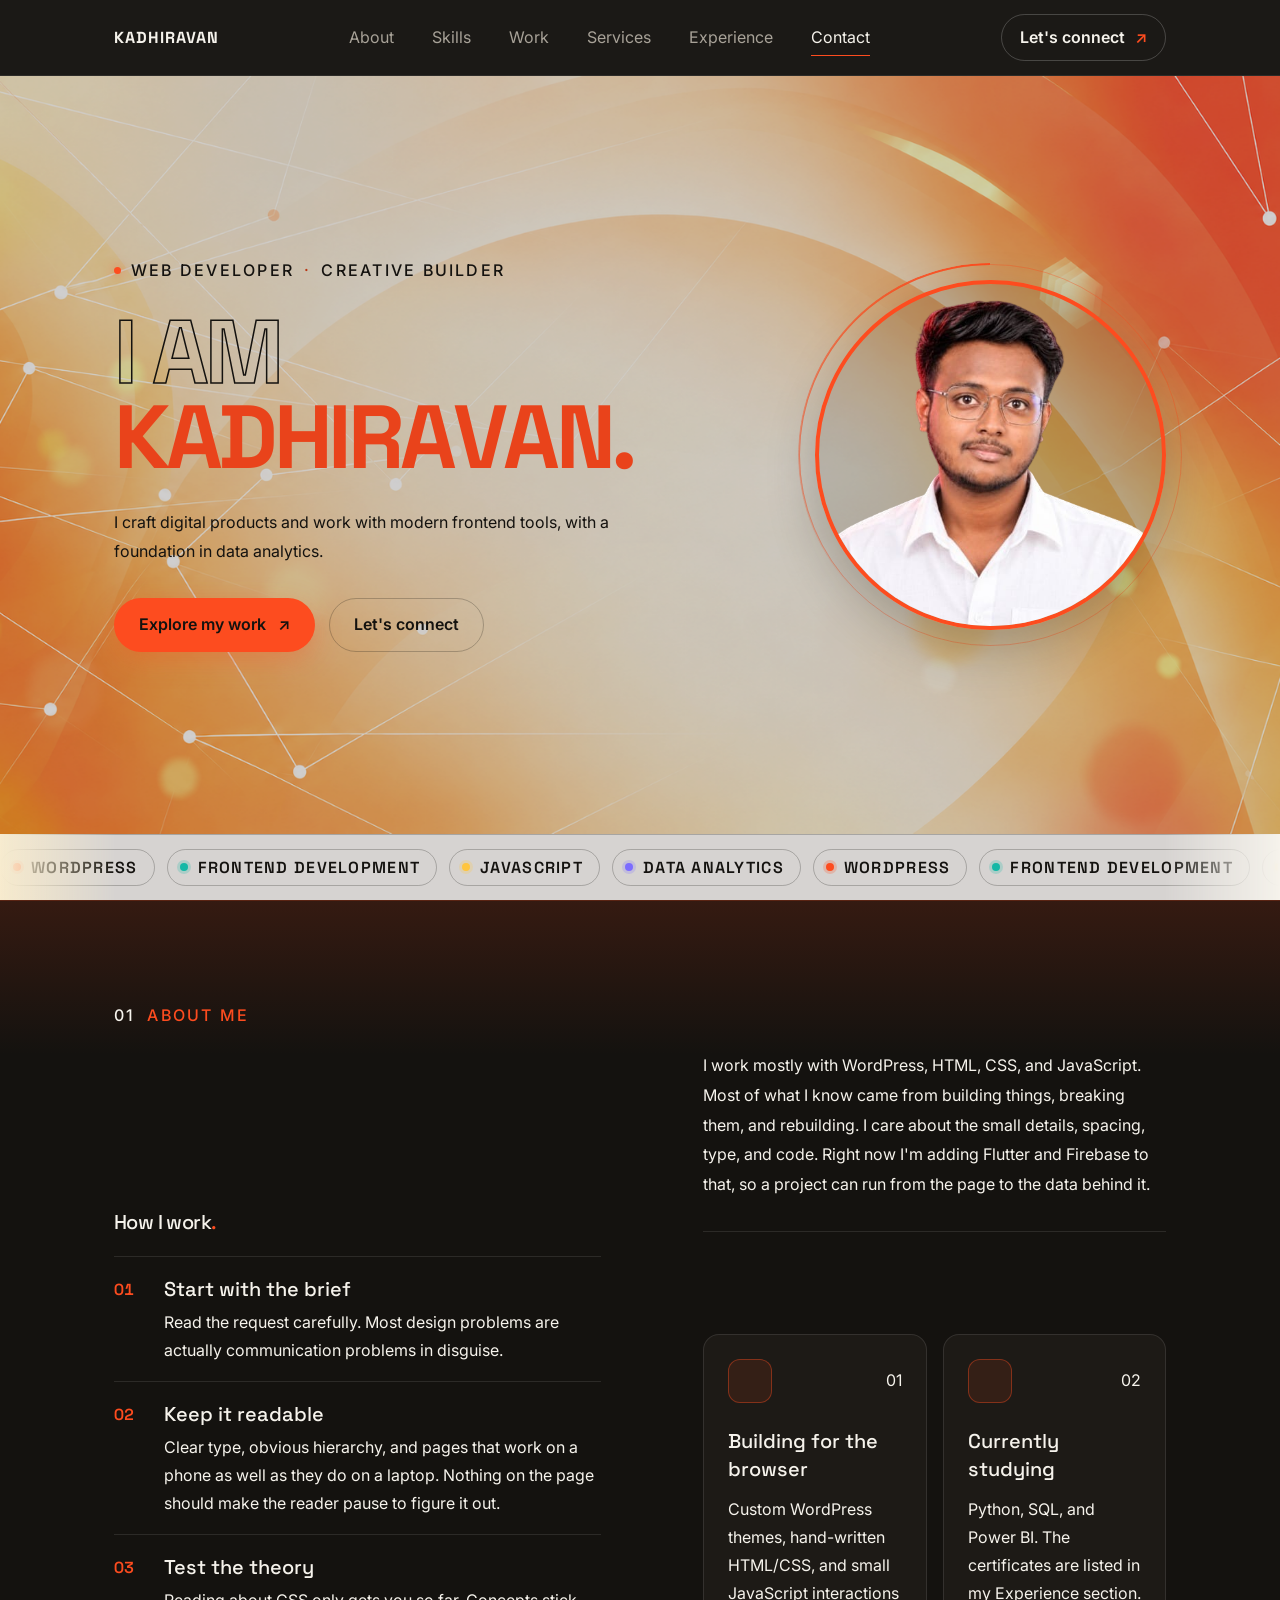
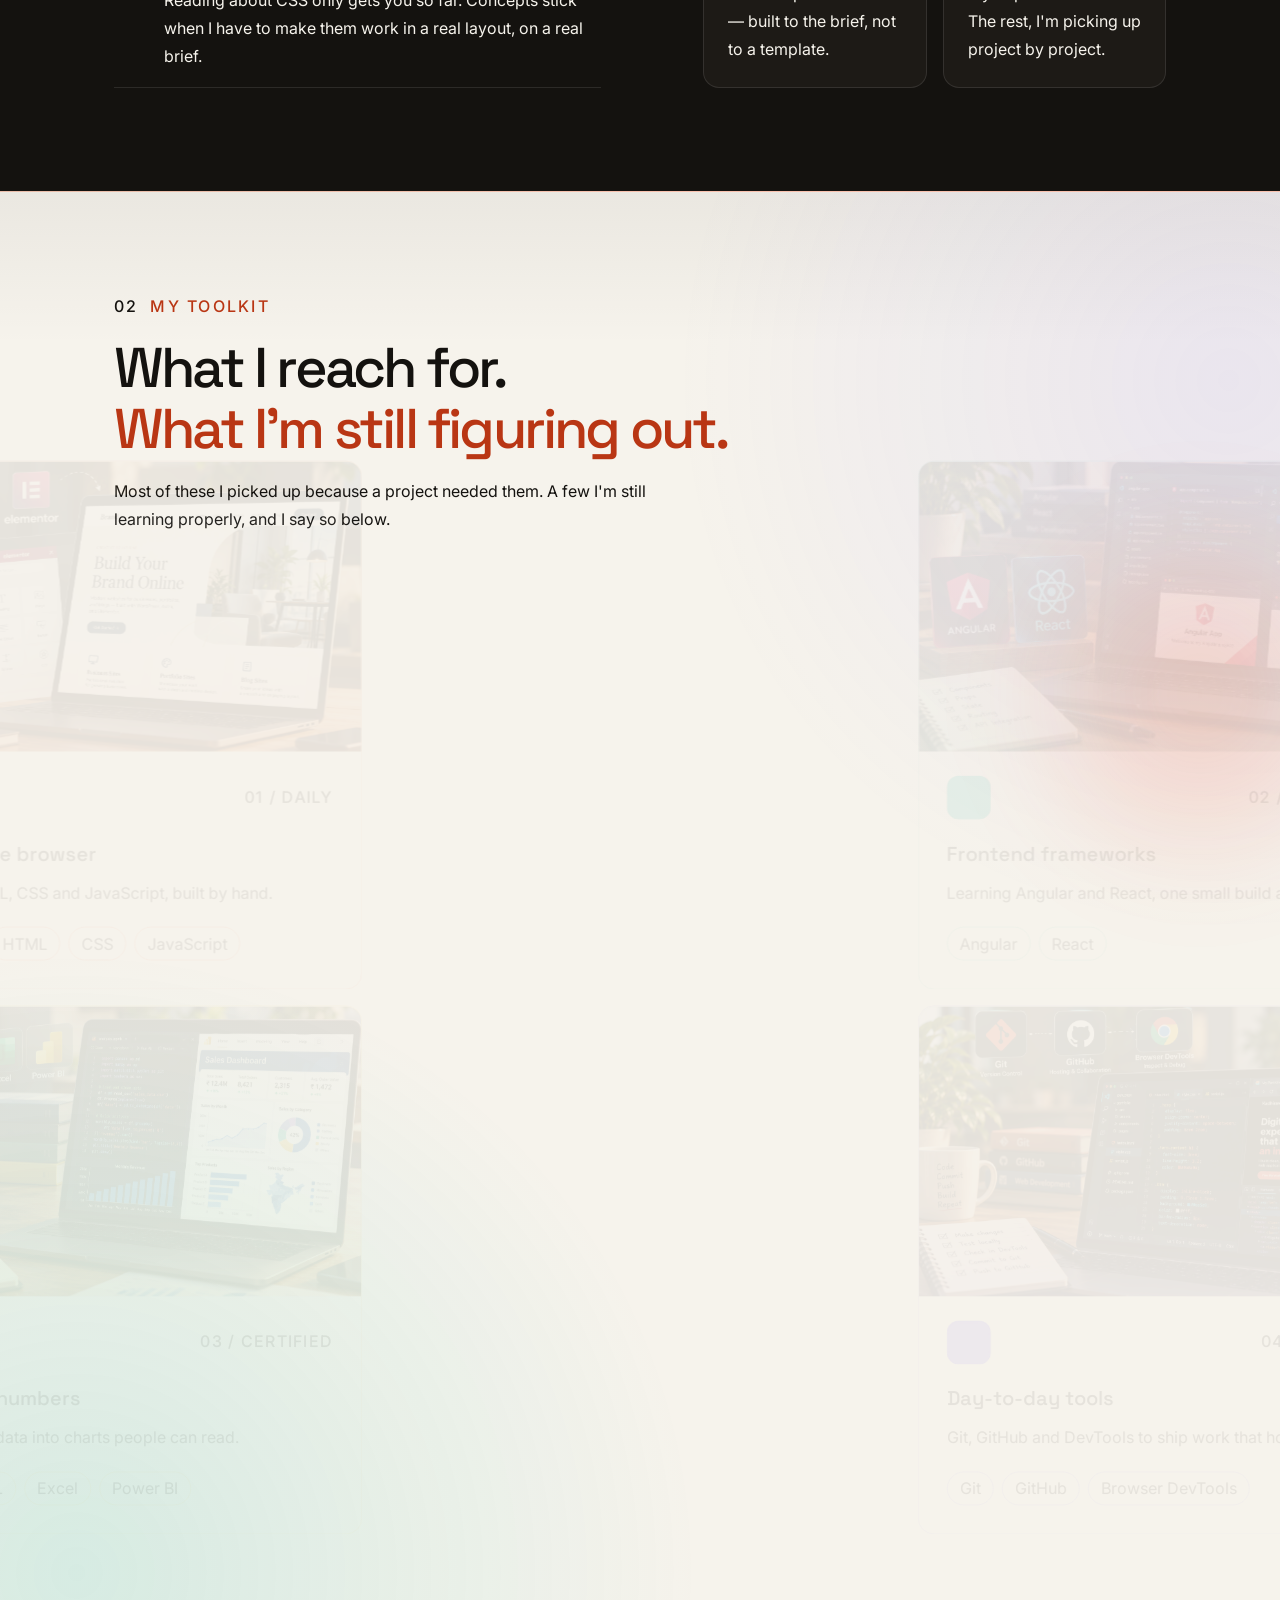
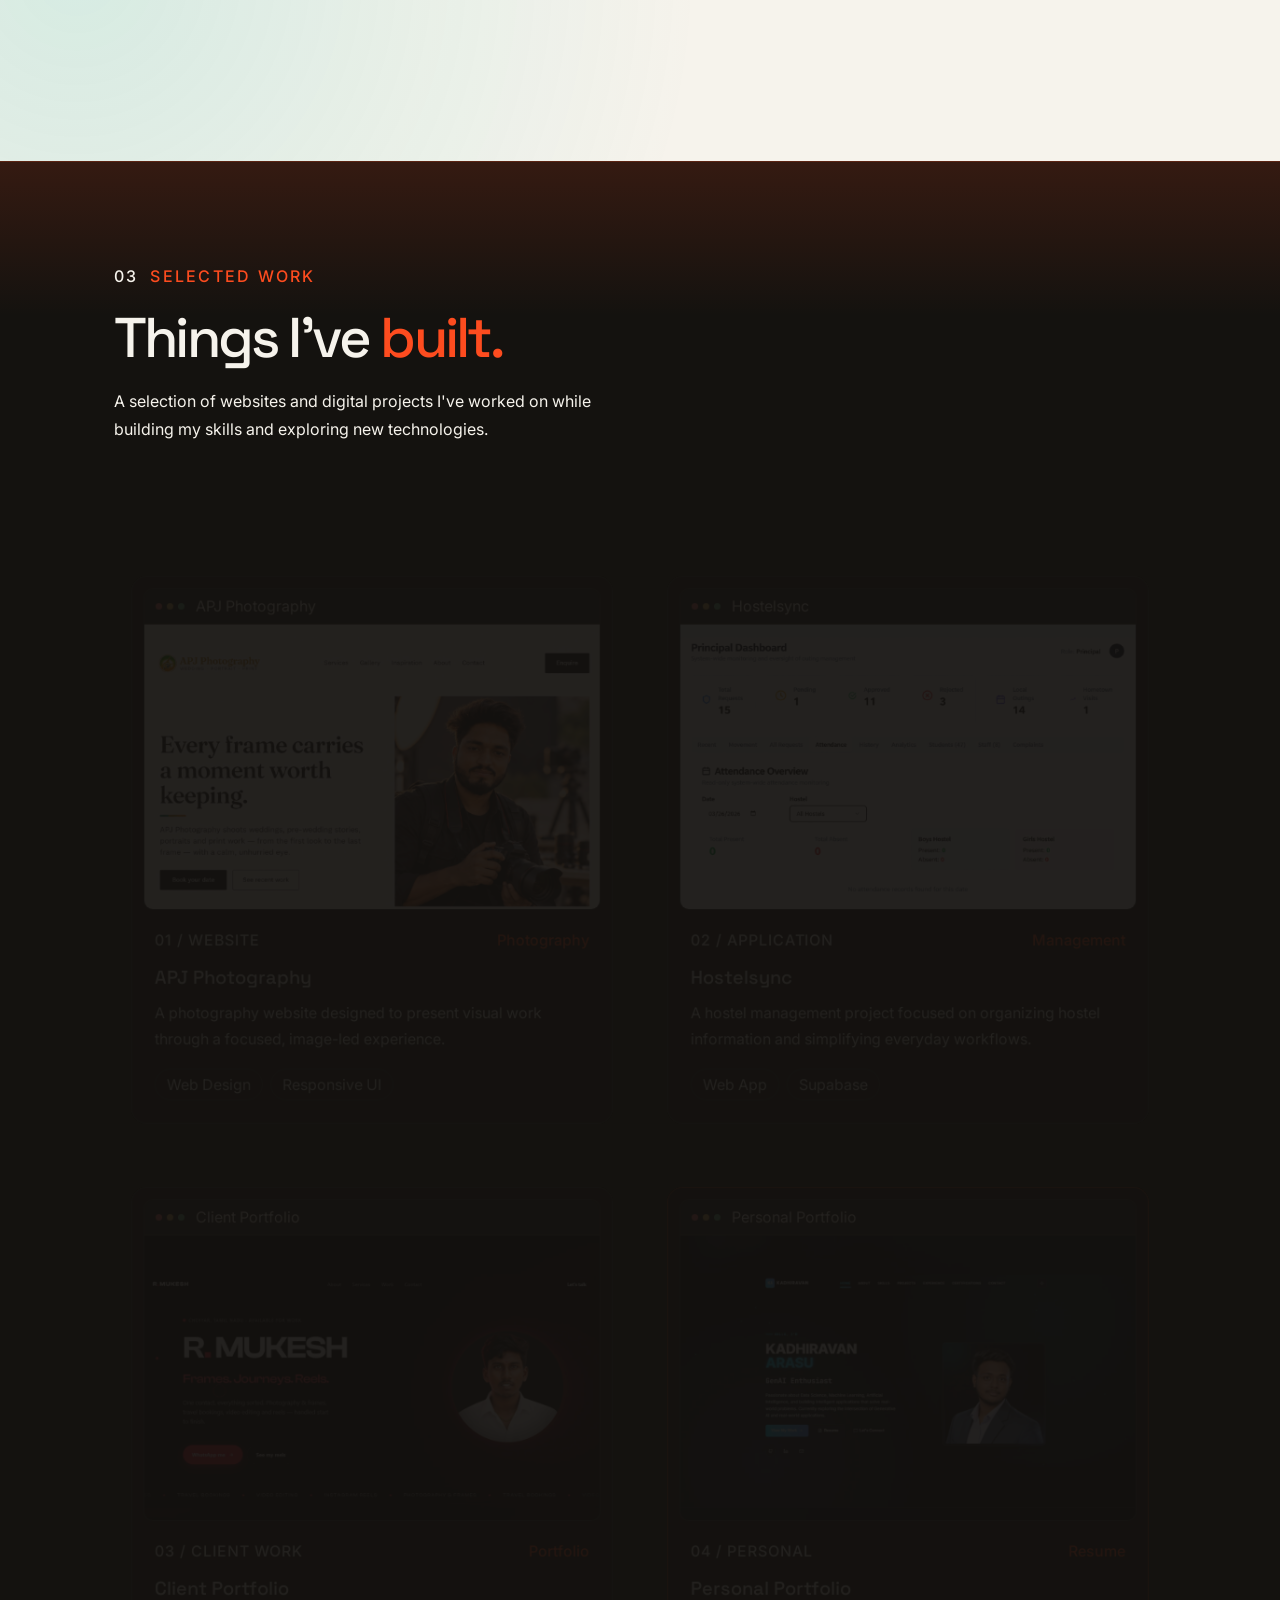
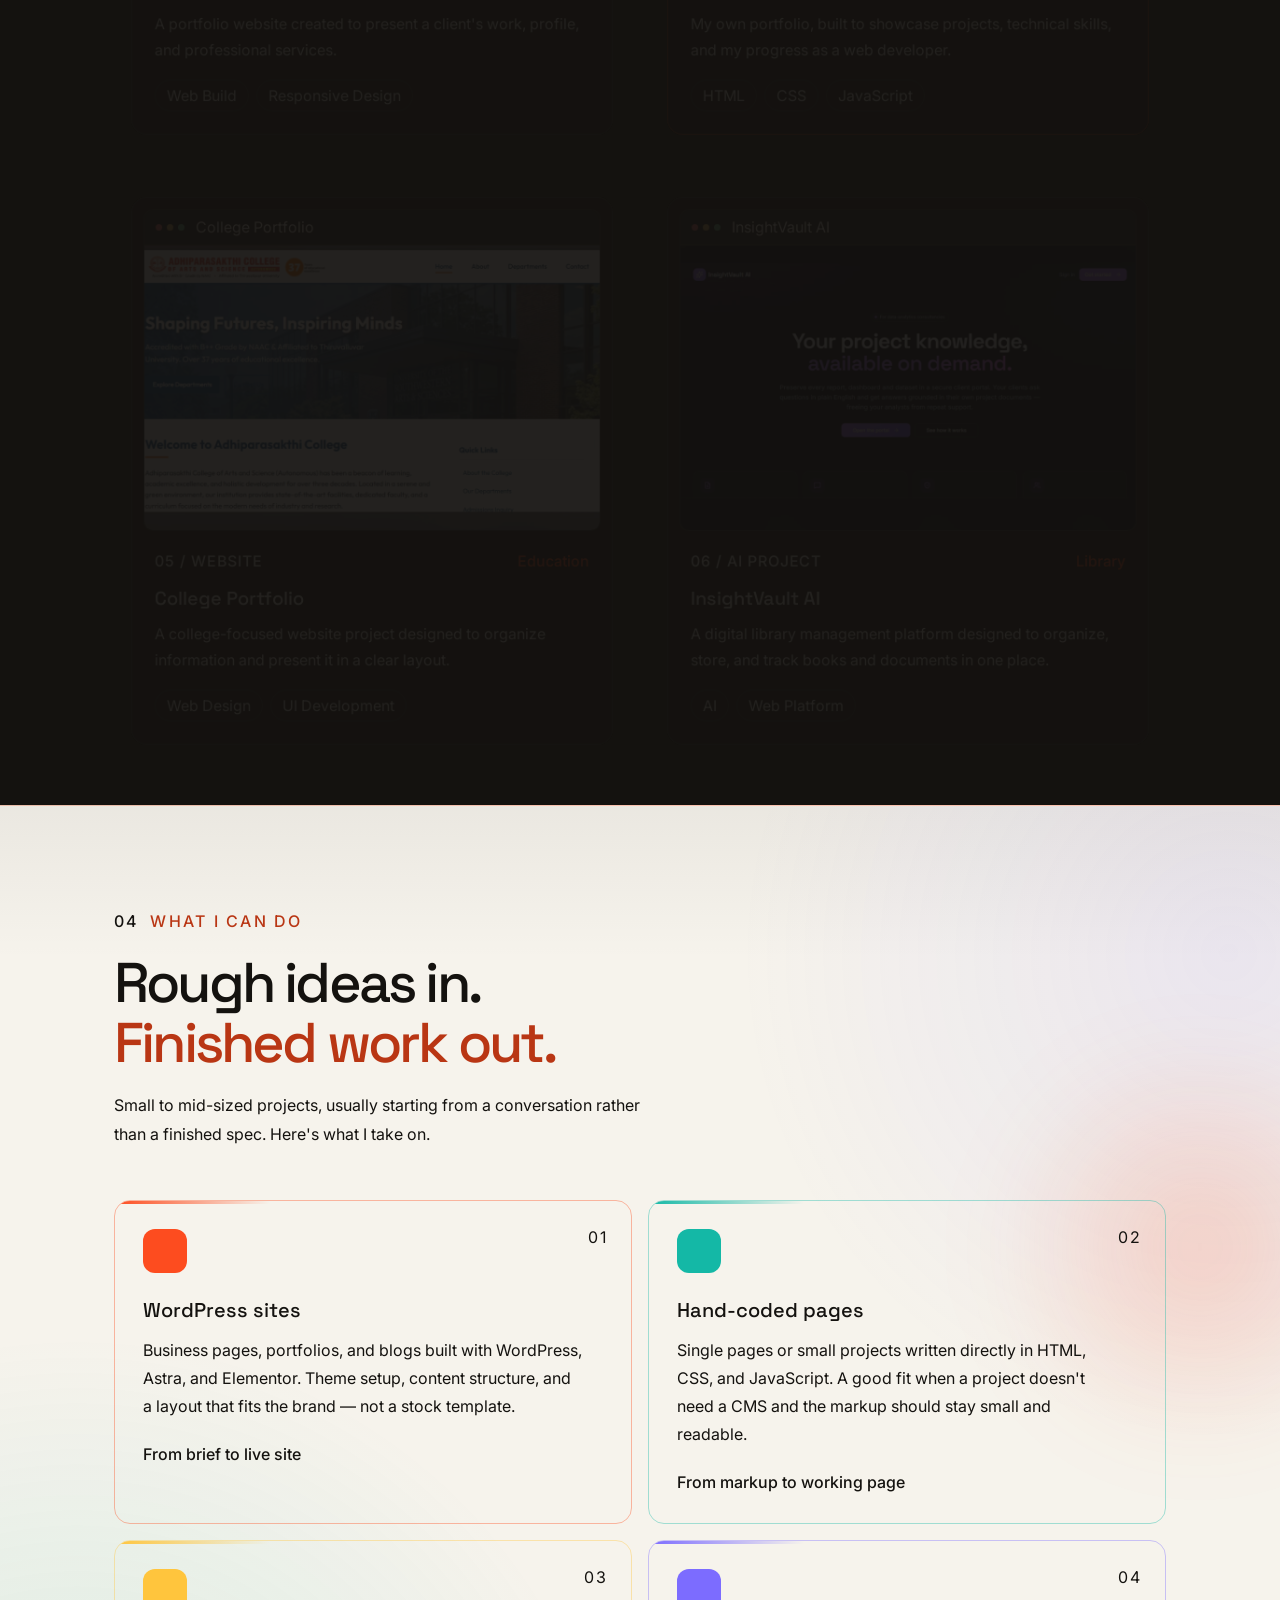
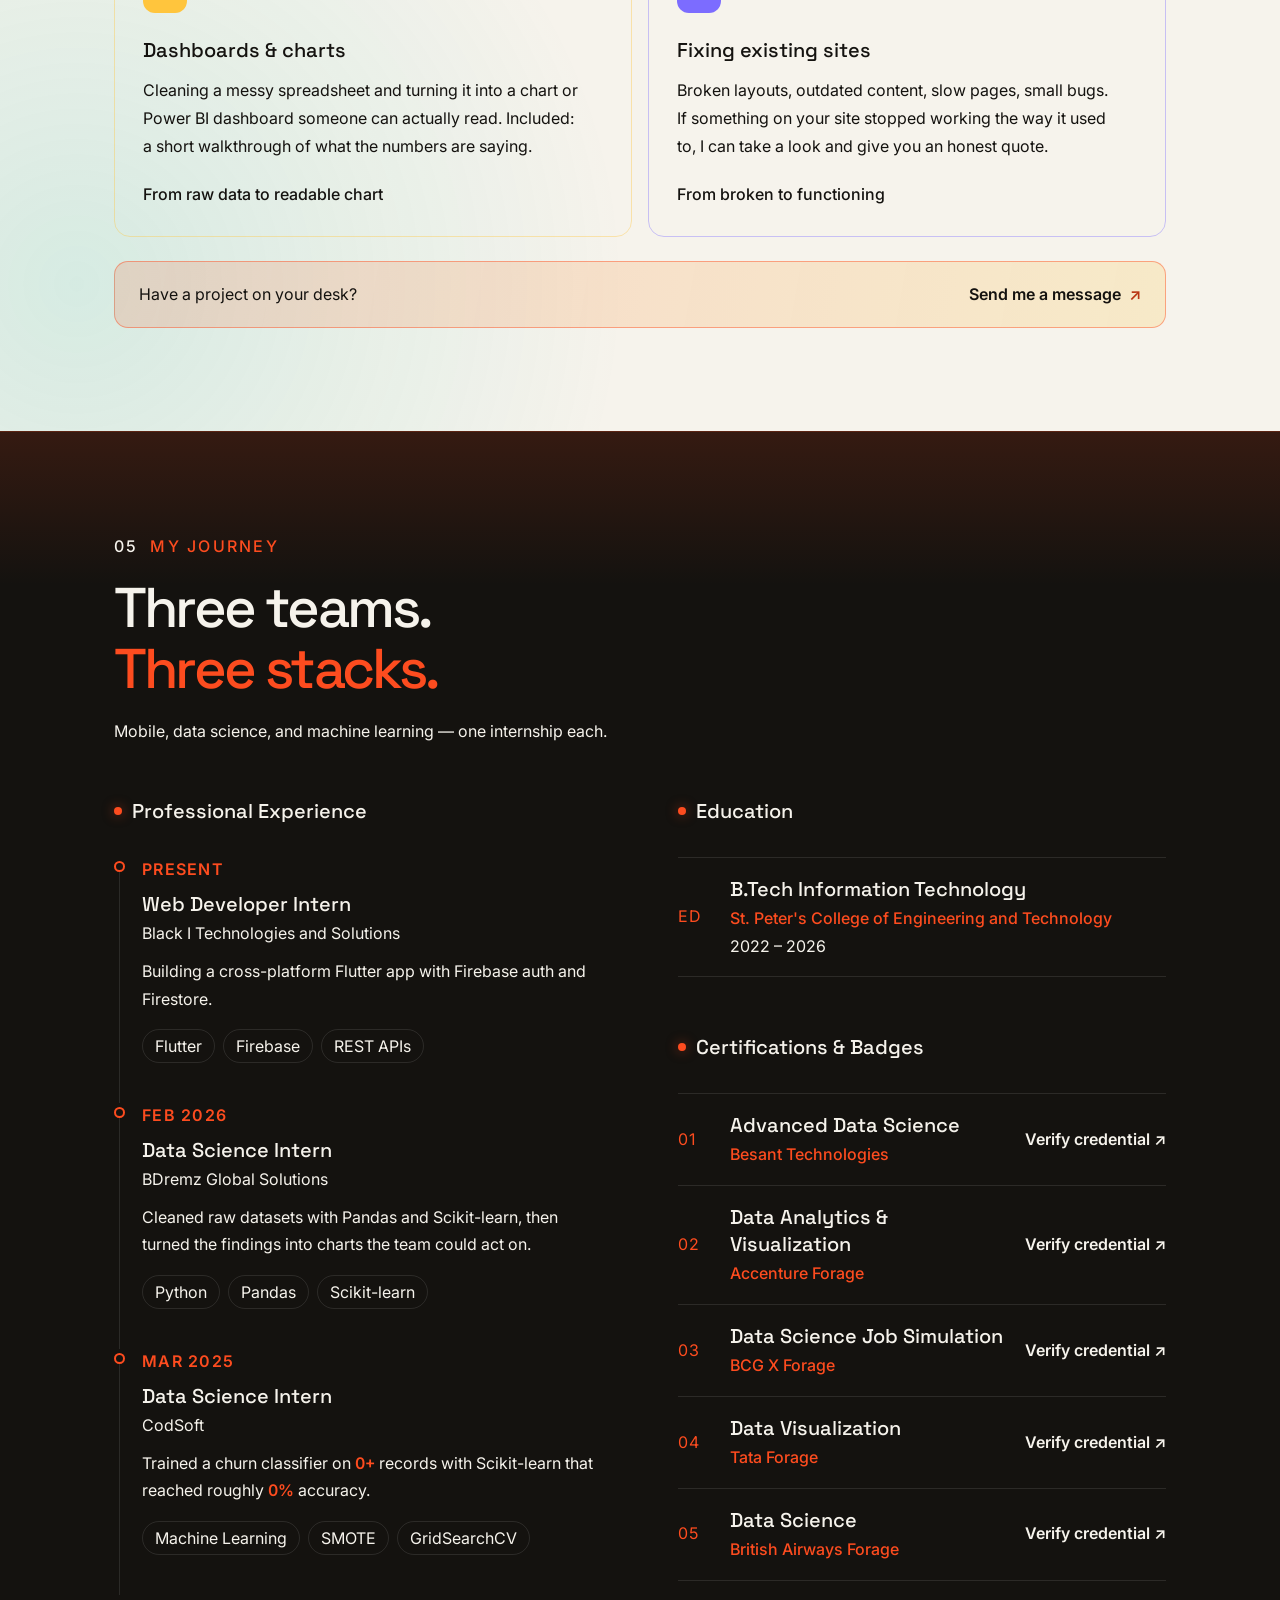
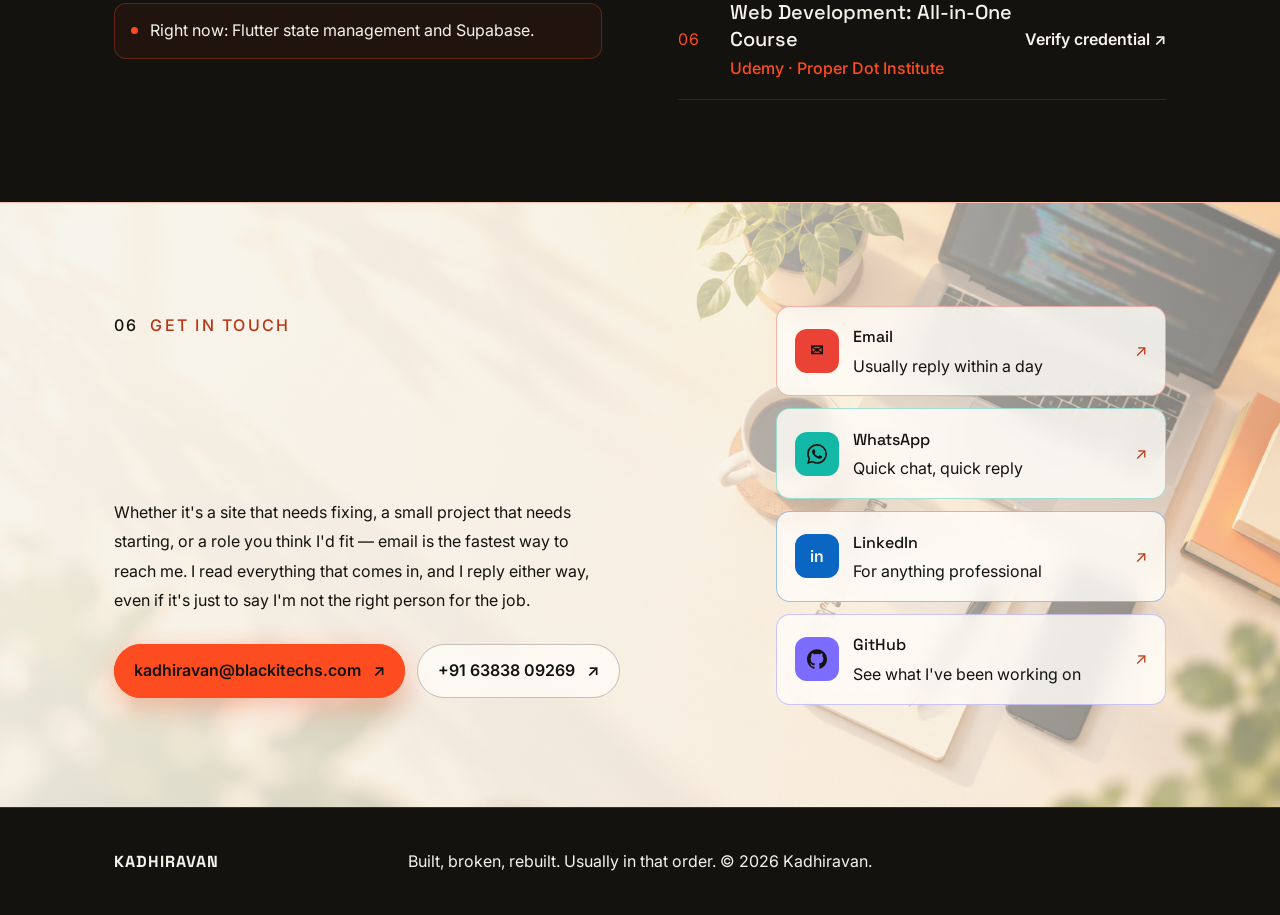
==== index.html @ 2286af14 "Add files via upload" ====
<!DOCTYPE html>
<html lang="en">
<head>
  <meta charset="UTF-8">
  <meta name="viewport" content="width=device-width, initial-scale=1.0">

  <meta
    name="description"
    content="Kadhiravan — website developer building thoughtful digital experiences."
  >

  <meta name="theme-color" content="#14120F">

  <title>Kadhiravan | Website Developer</title>

  <!-- Our two font families -->
  <link rel="preconnect" href="https://fonts.googleapis.com">
  <link rel="preconnect" href="https://fonts.gstatic.com" crossorigin>

  <link
    href="https://fonts.googleapis.com/css2?family=Inter:wght@400;500;600;700&family=Space+Grotesk:wght@400;500;600;700&display=swap"
    rel="stylesheet"
  >

  <link rel="stylesheet" href="style.css">
  <script src="script.js" defer></script>
  <link rel="stylesheet" href="animations.css">
  <link rel="stylesheet" href="contact-image.css">
  <link rel="stylesheet" href="hero-decor.css">
  <link rel="stylesheet" href="hero-art.css">
  <link rel="stylesheet" href="hero-bg.css">
  <script src="animations.js" defer></script>
</head>

<body>
  <!-- HEADER (always dark glass) -->
  <header class="site-header" id="top">
    <nav class="nav container" aria-label="Main navigation">

      <a class="brand" href="#" aria-label="Kadhiravan home">
        KADHIRAVAN
      </a>

      <button
        class="menu-toggle"
        type="button"
        aria-label="Open navigation menu"
        aria-expanded="false"
        aria-controls="nav-links"
      >
        <span></span>
        <span></span>
      </button>

      <div class="nav-links" id="nav-links">
        <a href="#about">About</a>
        <a href="#skills">Skills</a>
        <a href="#projects">Work</a>
        <a href="#services">Services</a>
        <a href="#experience">Experience</a>
        <a href="#contact">Contact</a>
      </div>

      <a class="nav-cta" href="#contact">
        Let's connect <span aria-hidden="true">↗</span>
      </a>

    </nav>
  </header>

  <main>

    <!-- 1 · HERO — WHITE -->
    <section class="hero theme-light" aria-labelledby="hero-title">
      <div class="hero-glow" aria-hidden="true"></div>

      <!-- HERO STAGE: everything between the header and the marquee.
           The decor icons fill exactly this area. -->
      <div class="hero-stage">

        <!-- HERO BACKGROUND IMAGE: save your image as
             images/hero/hero-bg.webp (recommended 2560 x 1000).
             If the file is missing, this layer removes itself. -->
        <div class="hero-image" aria-hidden="true">
          <img
            src="images/hero/hero-bg.webp"
            alt=""
            width="2560"
            height="1000"
            decoding="async"
            onerror="this.parentElement.remove()"
          >
        </div>

        <!-- HERO ART: quiet background shapes (blobs, grid, corner rings,
             playful shapes, wave). Sits behind everything, in free space only.
             Styles: hero-art.css -->
        <div class="hero-art" aria-hidden="true">
          <span class="art-blob art-blob-teal"></span>
          <span class="art-blob art-blob-violet"></span>
          <span class="art-blob art-blob-sun"></span>

          <!-- corner rings -->
          <svg class="art art-rings art-rings-tl" viewBox="0 0 120 120">
            <circle cx="0" cy="0" r="30"/><circle cx="0" cy="0" r="55"/>
            <circle cx="0" cy="0" r="80"/><circle cx="0" cy="0" r="105"/>
          </svg>
          <svg class="art art-rings art-rings-br" viewBox="0 0 200 200">
            <circle cx="200" cy="200" r="50"/><circle cx="200" cy="200" r="95"/>
            <circle cx="200" cy="200" r="140"/><circle cx="200" cy="200" r="185"/>
          </svg>

          <!-- wave ribbon above the marquee -->
          <svg class="art-wave" viewBox="0 0 1440 60" preserveAspectRatio="none">
            <path d="M0 34C160 8 320 8 480 30s320 24 480 0 320-22 480 4V60H0z"/>
            <path d="M0 44C200 22 360 24 540 42s300 12 480-8 280-12 420 6V60H0z"/>
            <path d="M0 52C220 38 420 36 640 50s380 4 560-8 160-2 240 4V60H0z"/>
          </svg>
        </div>



      <div class="hero-layout container">

        <!-- LEFT: TEXT -->
        <div class="hero-content">

          <p class="eyebrow hero-reveal">
            <span class="status-dot"></span>
            WEB DEVELOPER
            <span class="eyebrow-divider">·</span>
            CREATIVE BUILDER
          </p>

          <h1 class="hero-title hero-reveal" id="hero-title">
            I AM
            <span></span>
            <span class="accent-text">KADHIRAVAN.</span>
          </h1>

          <p class="hero-description hero-reveal">
            I craft digital products and work with modern frontend tools,
            with a foundation in data analytics.
          </p>

          <div class="hero-actions hero-reveal">
            <a class="button button-primary" href="#projects">
              Explore my work
              <span aria-hidden="true">↗</span>
            </a>

            <a class="button button-secondary" href="#contact">
              Let's connect
            </a>
          </div>

        </div>

        <!-- RIGHT: PORTRAIT -->
        <div class="hero-visual hero-reveal">

          <div class="portrait-wrap">

            <div class="portrait-orbit" aria-hidden="true"></div>

            <div class="portrait-frame">
              <img
                class="hero-portrait"
                src="images/hero-portrait.webp"
                alt="Portrait of Kadhiravan"
                fetchpriority="high"
                width="900"
                height="1050"
              >
            </div>

            <img
              class="hero-decoration"
              src="images/red-abstract.webp"
              alt=""
              aria-hidden="true"
            >

          </div>

        </div>
      </div>

      </div><!-- /hero-stage -->

      <!-- MARQUEE: slim chip ticker. 8 identical groups so the loop never runs dry on wide screens -->
      <div class="hero-marquee" aria-label="Areas of interest">
        <div class="marquee-track" aria-hidden="true">
          <div class="marquee-group">
            <span>WORDPRESS</span>
            <span>FRONTEND DEVELOPMENT</span>
            <span>JAVASCRIPT</span>
            <span>DATA ANALYTICS</span>
          </div>
          <div class="marquee-group">
            <span>WORDPRESS</span>
            <span>FRONTEND DEVELOPMENT</span>
            <span>JAVASCRIPT</span>
            <span>DATA ANALYTICS</span>
          </div>
          <div class="marquee-group">
            <span>WORDPRESS</span>
            <span>FRONTEND DEVELOPMENT</span>
            <span>JAVASCRIPT</span>
            <span>DATA ANALYTICS</span>
          </div>
          <div class="marquee-group">
            <span>WORDPRESS</span>
            <span>FRONTEND DEVELOPMENT</span>
            <span>JAVASCRIPT</span>
            <span>DATA ANALYTICS</span>
          </div>
          <div class="marquee-group">
            <span>WORDPRESS</span>
            <span>FRONTEND DEVELOPMENT</span>
            <span>JAVASCRIPT</span>
            <span>DATA ANALYTICS</span>
          </div>
          <div class="marquee-group">
            <span>WORDPRESS</span>
            <span>FRONTEND DEVELOPMENT</span>
            <span>JAVASCRIPT</span>
            <span>DATA ANALYTICS</span>
          </div>
          <div class="marquee-group">
            <span>WORDPRESS</span>
            <span>FRONTEND DEVELOPMENT</span>
            <span>JAVASCRIPT</span>
            <span>DATA ANALYTICS</span>
          </div>
          <div class="marquee-group">
            <span>WORDPRESS</span>
            <span>FRONTEND DEVELOPMENT</span>
            <span>JAVASCRIPT</span>
            <span>DATA ANALYTICS</span>
          </div>
        </div>
      </div>

    </section>


    <!-- 2 · ABOUT — BLACK -->
    <section class="about section theme-dark" id="about" aria-labelledby="about-title">
      <div class="about-layout container">

        <!-- LEFT: HEADING + HOW I WORK -->
        <div class="about-left">

          <div class="about-heading">
            <p class="section-eyebrow">
              <span class="section-number">01</span>
              ABOUT ME
            </p>

            <h2 class="about-title" id="about-title">
              Hand-built sites.
              <span class="accent-text">Built to hold up.</span>
            </h2>
          </div>

          <div class="about-approach">

            <h3 class="approach-title">How I work<span>.</span></h3>

            <div class="approach-list">
              <article class="approach-item">
                <span class="approach-number">01</span>
                <div>
                  <h4>Start with the brief</h4>
                  <p>Read the request carefully. Most design problems are actually communication problems in disguise.</p>
                </div>
              </article>

              <article class="approach-item">
                <span class="approach-number">02</span>
                <div>
                  <h4>Keep it readable</h4>
                  <p>Clear type, obvious hierarchy, and pages that work on a phone as well as they do on a laptop. Nothing on the page should make the reader pause to figure it out.</p>
                </div>
              </article>

              <article class="approach-item">
                <span class="approach-number">03</span>
                <div>
                  <h4>Test the theory</h4>
                  <p>Reading about CSS only gets you so far. Concepts stick when I have to make them work in a real layout, on a real brief.</p>
                </div>
              </article>
            </div>
          </div>

        </div>

        <!-- RIGHT: INTRODUCTION + FEATURE CARDS -->
        <div class="about-content">
          <p class="about-lead">
            I work mostly with WordPress, HTML, CSS, and
            JavaScript. Most of what I know came from building things,
            breaking them, and rebuilding. I care about the small details, spacing, type, and code.
            Right now I'm adding Flutter and Firebase to that, so a project can run from the page to the data behind it.
          </p>

          <div class="about-divider"></div>

          <div class="about-features">

            <article class="about-card">
              <div class="about-card-top">
                <span class="about-icon" aria-hidden="true">
                  <svg viewBox="0 0 24 24" fill="none"
                    stroke="currentColor" stroke-width="1.6"
                    stroke-linecap="round" stroke-linejoin="round">
                    <rect x="3" y="4" width="18" height="16" rx="2"/>
                    <path d="M3 9h18M8 9v11"/>
                  </svg>
                </span>
                <span class="about-card-number">01</span>
              </div>

              <h3>Building for the browser</h3>
              <p>
                Custom WordPress themes, hand-written HTML/CSS, and small
                JavaScript interactions — built to the brief, not to a template.
              </p>
            </article>

            <article class="about-card">
              <div class="about-card-top">
                <span class="about-icon" aria-hidden="true">
                  <svg viewBox="0 0 24 24" fill="none"
                    stroke="currentColor" stroke-width="1.6"
                    stroke-linecap="round" stroke-linejoin="round">
                    <path d="M4 19V5M4 19h17"/>
                    <path d="m7 15 4-4 3 2 6-7"/>
                    <path d="M15 6h5v5"/>
                  </svg>
                </span>
                <span class="about-card-number">02</span>
              </div>

              <h3>Currently studying</h3>
              <p>
                Python, SQL, and Power BI. The certificates are listed in
                my Experience section. The rest, I'm picking up project by project.
              </p>
            </article>

          </div>
        </div>

      </div>
    </section>


    <!-- 3 · SKILLS — WHITE -->
    <section
      class="skills section theme-light"
      id="skills"
      aria-labelledby="skills-title"
    >
      <div class="container">

        <div class="skills-heading">
          <p class="section-eyebrow">
            <span class="section-number">02</span>
            MY TOOLKIT
          </p>

          <h2 class="skills-title" id="skills-title">
            What I reach for.
            <span>What I'm still figuring out.</span>
          </h2>

          <p class="skills-intro">
            Most of these I picked up because a project needed them.
            A few I'm still learning properly, and I say so below.
          </p>
        </div>

        <div class="skills-grid">

          <!-- CARD 1: WEB DEVELOPMENT -->
          <article class="skill-card skill-card-primary">
            <div class="skill-media">
              <!-- PASTE YOUR IMAGE HERE: images/skills/web-development.webp -->
              <img src="images/skills/web-development.webp" alt="Building in the browser illustration" loading="lazy" width="1040" height="585">
            </div>

            <div class="skill-card-top">
              <span class="skill-icon" aria-hidden="true">
                <svg viewBox="0 0 24 24" fill="none"
                  stroke="currentColor" stroke-width="1.6"
                  stroke-linecap="round" stroke-linejoin="round">
                  <rect x="3" y="4" width="18" height="16" rx="2"/>
                  <path d="M3 9h18M8 9v11"/>
                </svg>
              </span>

              <span class="skill-index">01 / DAILY</span>
            </div>

            <h3>Building in the browser</h3>

            <p class="skill-description">
              WordPress, HTML, CSS and JavaScript, built by hand.
            </p>

            <div class="skill-tags">
              <span>WordPress</span>
              <span>HTML</span>
              <span>CSS</span>
              <span>JavaScript</span>
            </div>
          </article>

          <!-- CARD 2: FRAMEWORKS -->
          <article class="skill-card">
            <div class="skill-media">
              <!-- PASTE YOUR IMAGE HERE: images/skills/frameworks.webp -->
              <img src="images/skills/frameworks.webp" alt="Frontend frameworks illustration" loading="lazy" width="1040" height="585">
            </div>

            <div class="skill-card-top">
              <span class="skill-icon" aria-hidden="true">
                <svg viewBox="0 0 24 24" fill="none"
                  stroke="currentColor" stroke-width="1.6"
                  stroke-linecap="round" stroke-linejoin="round">
                  <path d="m8 7-5 5 5 5M16 7l5 5-5 5"/>
                  <path d="m14 4-4 16"/>
                </svg>
              </span>

              <span class="skill-index">02 / IN PROGRESS</span>
            </div>

            <h3>Frontend frameworks</h3>

            <p class="skill-description">
              Learning Angular and React, one small build at a time.
            </p>

            <div class="skill-tags">
              <span>Angular</span>
              <span>React</span>
            </div>
          </article>

          <!-- CARD 3: DATA ANALYTICS -->
          <article class="skill-card">
            <div class="skill-media">
              <!-- PASTE YOUR IMAGE HERE: images/skills/data-analytics.webp -->
              <img src="images/skills/data-analytics.webp" alt="Reading the numbers illustration" loading="lazy" width="1040" height="585">
            </div>

            <div class="skill-card-top">
              <span class="skill-icon" aria-hidden="true">
                <svg viewBox="0 0 24 24" fill="none"
                  stroke="currentColor" stroke-width="1.6"
                  stroke-linecap="round" stroke-linejoin="round">
                  <path d="M4 19V5M4 19h17"/>
                  <path d="m7 15 4-4 3 2 6-7"/>
                </svg>
              </span>

              <span class="skill-index">03 / CERTIFIED</span>
            </div>

            <h3>Reading the numbers</h3>

            <p class="skill-description">
              Cleaning messy data into charts people can read.
            </p>

            <div class="skill-tags">
              <span>Python</span>
              <span>SQL</span>
              <span>Excel</span>
              <span>Power BI</span>
            </div>
          </article>

          <!-- CARD 4: TOOLS -->
          <article class="skill-card">
            <div class="skill-media">
              <!-- PASTE YOUR IMAGE HERE: images/skills/tools.webp -->
              <img src="images/skills/tools.webp" alt="Day-to-day tools illustration" loading="lazy" width="1040" height="585">
            </div>

            <div class="skill-card-top">
              <span class="skill-icon" aria-hidden="true">
                <svg viewBox="0 0 24 24" fill="none"
                  stroke="currentColor" stroke-width="1.6"
                  stroke-linecap="round" stroke-linejoin="round">
                  <circle cx="12" cy="5" r="3"/>
                  <circle cx="6" cy="19" r="3"/>
                  <circle cx="18" cy="19" r="3"/>
                  <path d="M10.5 7.6 7.5 16.2M13.5 7.6l3 8.6M9 19h6"/>
                </svg>
              </span>

              <span class="skill-index">04 / WORKFLOW</span>
            </div>

            <h3>Day-to-day tools</h3>

            <p class="skill-description">
              Git, GitHub and DevTools to ship work that holds up.
            </p>

            <div class="skill-tags">
              <span>Git</span>
              <span>GitHub</span>
              <span>Browser DevTools</span>
            </div>
          </article>

        </div>
      </div>
    </section>


    <!-- 4 · PROJECTS — BLACK -->
    <section class="projects section theme-dark" id="projects">
      <div class="container">

        <div class="projects-heading">
          <p class="section-eyebrow">
            <span>03</span> SELECTED WORK
          </p>

          <h2 class="projects-title">
            Things I've <span>built.</span>
          </h2>

          <p class="projects-intro">
            A selection of websites and digital projects I've worked on
            while building my skills and exploring new technologies.
          </p>
        </div>

        <div class="projects-grid">

          <!-- PROJECT 1 -->
          <article class="project-card">
            <div class="project-preview">
              <div class="browser-bar">
                <div class="browser-dots">
                  <span></span><span></span><span></span>
                </div>
                <span class="browser-label">APJ Photography</span>
              </div>

              <div class="project-image">
                <img
                  src="images/projects/apj-photography.webp"
                  alt="APJ Photography website screenshot"
                  loading="lazy"
                >
              </div>
            </div>

            <div class="project-info">
              <div class="project-meta">
                <span>01 / WEBSITE</span>
                <span class="project-status">Photography</span>
              </div>

              <h3>APJ Photography</h3>
              <p>
                A photography website designed to present visual work
                through a focused, image-led experience.
              </p>

              <div class="project-tags">
                <span>Web Design</span>
                <span>Responsive UI</span>
              </div>
            </div>
          </article>

          <!-- PROJECT 2 -->
          <article class="project-card">
            <div class="project-preview">
              <div class="browser-bar">
                <div class="browser-dots">
                  <span></span><span></span><span></span>
                </div>
                <span class="browser-label">Hostelsync</span>
              </div>

              <div class="project-image">
                <img
                  src="images/projects/hostelsync.webp"
                  alt="Hostelsync hostel management application screenshot"
                  loading="lazy"
                >
              </div>
            </div>

            <div class="project-info">
              <div class="project-meta">
                <span>02 / APPLICATION</span>
                <span class="project-status">Management</span>
              </div>

              <h3>Hostelsync</h3>
              <p>
                A hostel management project focused on organizing
                hostel information and simplifying everyday workflows.
              </p>

              <div class="project-tags">
                <span>Web App</span>
                <span>Supabase</span>
              </div>
            </div>
          </article>

          <!-- PROJECT 3 -->
          <article class="project-card">
            <div class="project-preview">
              <div class="browser-bar">
                <div class="browser-dots">
                  <span></span><span></span><span></span>
                </div>
                <span class="browser-label">Client Portfolio</span>
              </div>

              <div class="project-image">
                <img
                  src="images/projects/client-portfolio.webp"
                  alt="Client portfolio website screenshot"
                  loading="lazy"
                >
              </div>
            </div>

            <div class="project-info">
              <div class="project-meta">
                <span>03 / CLIENT WORK</span>
                <span class="project-status">Portfolio</span>
              </div>

              <h3>Client Portfolio</h3>
              <p>
                A portfolio website created to present a client's work,
                profile, and professional services.
              </p>

              <div class="project-tags">
                <span>Web Build</span>
                <span>Responsive Design</span>
              </div>
            </div>
          </article>

          <!-- PROJECT 4 -->
          <article class="project-card project-card-primary">
            <div class="project-preview">
              <div class="browser-bar">
                <div class="browser-dots">
                  <span></span><span></span><span></span>
                </div>
                <span class="browser-label">Personal Portfolio</span>
              </div>

              <div class="project-image">
                <img
                  src="images/projects/personal-portfolio.webp"
                  alt="Personal portfolio website screenshot"
                  loading="lazy"
                >
              </div>
            </div>

            <div class="project-info">
              <div class="project-meta">
                <span>04 / PERSONAL</span>
                <span class="project-status">Resume</span>
              </div>

              <h3>Personal Portfolio</h3>
              <p>
                My own portfolio, built to showcase projects, technical
                skills, and my progress as a web developer.
              </p>

              <div class="project-tags">
                <span>HTML</span>
                <span>CSS</span>
                <span>JavaScript</span>
              </div>
            </div>
          </article>

          <!-- PROJECT 5 -->
          <article class="project-card">
            <div class="project-preview">
              <div class="browser-bar">
                <div class="browser-dots">
                  <span></span><span></span><span></span>
                </div>
                <span class="browser-label">College Portfolio</span>
              </div>

              <div class="project-image">
                <img
                  src="images/projects/college-portfolio.webp"
                  alt="College portfolio website screenshot"
                  loading="lazy"
                >
              </div>
            </div>

            <div class="project-info">
              <div class="project-meta">
                <span>05 / WEBSITE</span>
                <span class="project-status">Education</span>
              </div>

              <h3>College Portfolio</h3>
              <p>
                A college-focused website project designed to organize
                information and present it in a clear layout.
              </p>

              <div class="project-tags">
                <span>Web Design</span>
                <span>UI Development</span>
              </div>
            </div>
          </article>

          <!-- PROJECT 6 -->
          <article class="project-card">
            <div class="project-preview">
              <div class="browser-bar">
                <div class="browser-dots">
                  <span></span><span></span><span></span>
                </div>
                <span class="browser-label">InsightVault AI</span>
              </div>

              <div class="project-image">
                <img
                  src="images/projects/insightvault-ai.webp"
                  alt="InsightVault AI project screenshot"
                  loading="lazy"
                >
              </div>
            </div>

            <div class="project-info">
              <div class="project-meta">
                <span>06 / AI PROJECT</span>
                <span class="project-status">Library</span>
              </div>

              <h3>InsightVault AI</h3>
              <p>
                A digital library management platform designed to organize, store, and track books and documents in one place.
              </p>

              <div class="project-tags">
                <span>AI</span>
                <span>Web Platform</span>
              </div>
            </div>
          </article>

        </div>
      </div>
    </section>


    <!-- 5 · SERVICES — WHITE -->
    <section class="services section theme-light" id="services">
      <div class="container">

        <div class="services-heading">
          <p class="section-eyebrow">
            <span>04</span> WHAT I CAN DO
          </p>

          <h2 class="services-title">
            Rough ideas in.
            <span>Finished work out.</span>
          </h2>

          <p class="services-intro">
            Small to mid-sized projects, usually starting from a conversation
            rather than a finished spec. Here's what I take on.
          </p>
        </div>

        <div class="services-grid">

          <!-- Card 01 — WordPress -->
          <article class="service-card">
            <div class="service-media" aria-hidden="true">
              <img src="images/services/wordpress-sites.webp" alt="" loading="lazy" width="1200" height="700">
            </div>
            <span class="service-number">01</span>

            <div class="service-icon" aria-hidden="true">
              <svg viewBox="0 0 24 24" fill="none">
                <rect x="3" y="4" width="18" height="16" rx="2"
                  stroke="currentColor" stroke-width="1.5"/>
                <path d="M3 9h18M8 4v5"
                  stroke="currentColor" stroke-width="1.5"/>
                <path d="m9 14 2 2 4-4"
                  stroke="currentColor" stroke-width="1.5"
                  stroke-linecap="round" stroke-linejoin="round"/>
              </svg>
            </div>

            <h3>WordPress sites</h3>

            <p>
              Business pages, portfolios, and blogs built with WordPress,
              Astra, and Elementor. Theme setup, content structure, and a
              layout that fits the brand — not a stock template.
            </p>

            <span class="service-link">
              From brief to live site
              <span aria-hidden="true"></span>
            </span>
          </article>

          <!-- Card 02 — Hand-coded -->
          <article class="service-card">
            <div class="service-media" aria-hidden="true">
              <img src="images/services/hand-coded-pages.webp" alt="" loading="lazy" width="1200" height="700">
            </div>
            <span class="service-number">02</span>

            <div class="service-icon" aria-hidden="true">
              <svg viewBox="0 0 24 24" fill="none">
                <path d="m8 7-5 5 5 5M16 7l5 5-5 5M14 4l-4 16"
                  stroke="currentColor" stroke-width="1.5"
                  stroke-linecap="round" stroke-linejoin="round"/>
              </svg>
            </div>

            <h3>Hand-coded pages</h3>

            <p>
              Single pages or small projects written directly in HTML, CSS,
              and JavaScript. A good fit when a project doesn't need a CMS
              and the markup should stay small and readable.
            </p>

            <span class="service-link">
              From markup to working page
              <span aria-hidden="true"></span>
            </span>
          </article>

          <!-- Card 03 — Data -->
          <article class="service-card">
            <div class="service-media" aria-hidden="true">
              <img src="images/services/dashboards-charts.webp" alt="" loading="lazy" width="1200" height="700">
            </div>
            <span class="service-number">03</span>

            <div class="service-icon" aria-hidden="true">
              <svg viewBox="0 0 24 24" fill="none">
                <path d="M4 19V5M4 19h17"
                  stroke="currentColor" stroke-width="1.5"
                  stroke-linecap="round"/>
                <rect x="7" y="11" width="3" height="5" rx=".5"
                  stroke="currentColor" stroke-width="1.5"/>
                <rect x="13" y="7" width="3" height="9" rx=".5"
                  stroke="currentColor" stroke-width="1.5"/>
                <rect x="19" y="4" width="2" height="12" rx=".5"
                  stroke="currentColor" stroke-width="1.5"/>
              </svg>
            </div>

            <h3>Dashboards &amp; charts</h3>

            <p>
              Cleaning a messy spreadsheet and turning it into a chart or
              Power BI dashboard someone can actually read. Included:
              a short walkthrough of what the numbers are saying.
            </p>

            <span class="service-link">
              From raw data to readable chart
              <span aria-hidden="true"></span>
            </span>
          </article>

          <!-- Card 04 — Fixes -->
          <article class="service-card">
            <div class="service-media" aria-hidden="true">
              <img src="images/services/fixing-sites.webp" alt="" loading="lazy" width="1200" height="700">
            </div>
            <span class="service-number">04</span>

            <div class="service-icon" aria-hidden="true">
              <svg viewBox="0 0 24 24" fill="none">
                <path d="M12 3v3M12 18v3M3 12h3M18 12h3"
                  stroke="currentColor" stroke-width="1.5"
                  stroke-linecap="round"/>
                <circle cx="12" cy="12" r="6"
                  stroke="currentColor" stroke-width="1.5"/>
                <path d="m9.5 12 1.7 1.7 3.5-3.5"
                  stroke="currentColor" stroke-width="1.5"
                  stroke-linecap="round" stroke-linejoin="round"/>
              </svg>
            </div>

            <h3>Fixing existing sites</h3>

            <p>
              Broken layouts, outdated content, slow pages, small bugs.
              If something on your site stopped working the way it used to,
              I can take a look and give you an honest quote.
            </p>

            <span class="service-link">
              From broken to functioning
              <span aria-hidden="true"></span>
            </span>
          </article>

        </div>

        <div class="services-cta">
          <p>Have a project on your desk?</p>
          <a href="#contact" class="services-contact-link">
            Send me a message <span>↗</span>
          </a>
        </div>

      </div>
    </section>


    <!-- 6 · EXPERIENCE & CREDENTIALS — BLACK (kept deliberately sparse) -->
    <section class="experience section theme-dark" id="experience">
      <div class="container">

        <div class="experience-heading">
          <p class="section-eyebrow">
            <span>05</span> MY JOURNEY
          </p>

          <h2 class="experience-title">
            Three teams.
            <span>Three stacks.</span>
          </h2>

          <p class="experience-intro">
            Mobile, data science, and machine learning — one internship each.
          </p>
        </div>

        <div class="experience-layout">

          <!-- LEFT: PROFESSIONAL EXPERIENCE -->
          <div class="experience-column">
            <h3 class="experience-column-title">
              <span class="experience-dot"></span>
              Professional Experience
            </h3>

            <!-- BLACK I TECHNOLOGIES -->
            <article class="timeline-item">
              <div class="timeline-marker"></div>

              <div class="timeline-content">
                <span class="timeline-date">PRESENT</span>

                <h4>Web Developer Intern</h4>

                <p class="timeline-company">
                  Black I Technologies and Solutions
                </p>

                <p class="timeline-description">
                  Building a cross-platform Flutter app with Firebase auth and Firestore.
                </p>

                <div class="experience-tags">
                  <span>Flutter</span>
                  <span>Firebase</span>
                  <span>REST APIs</span>
                </div>
              </div>
            </article>

            <!-- BDREMZ GLOBAL SOLUTIONS -->
            <article class="timeline-item">
              <div class="timeline-marker"></div>

              <div class="timeline-content">
                <span class="timeline-date">FEB 2026</span>

                <h4>Data Science Intern</h4>

                <p class="timeline-company">
                  BDremz Global Solutions
                </p>

                <p class="timeline-description">
                  Cleaned raw datasets with Pandas and Scikit-learn, then turned the findings into charts the team could act on.
                </p>

                <div class="experience-tags">
                  <span>Python</span>
                  <span>Pandas</span>
                  <span>Scikit-learn</span>
                </div>
              </div>
            </article>

            <!-- CODSOFT -->
            <article class="timeline-item">
              <div class="timeline-marker"></div>

              <div class="timeline-content">
                <span class="timeline-date">MAR 2025</span>

                <h4>Data Science Intern</h4>

                <p class="timeline-company">
                  CodSoft
                </p>

                <p class="timeline-description">
                  Trained a churn classifier on 10,000+ records with Scikit-learn that reached roughly 85% accuracy.
                </p>

                <div class="experience-tags">
                  <span>Machine Learning</span>
                  <span>SMOTE</span>
                  <span>GridSearchCV</span>
                </div>
              </div>
            </article>

            <!-- LEARNING NOTE -->
            <div class="learning-note">
              <span class="learning-indicator"></span>
              <p>Right now: Flutter state management and Supabase.</p>
            </div>

          </div>

          <!-- RIGHT: EDUCATION & CERTIFICATIONS -->
          <div class="experience-column credentials-column">

            <h3 class="experience-column-title">
              <span class="experience-dot"></span>
              Education
            </h3>

            <article class="credential-card">
              <span class="credential-number">ED</span>

              <div>
                <h4>B.Tech Information Technology</h4>
                <p>St. Peter's College of Engineering and Technology</p>
                <p>2022 – 2026</p>
              </div>
            </article>

            <h3 class="experience-column-title certification-heading">
              <span class="experience-dot"></span>
              Certifications &amp; Badges
            </h3>

            <div class="credentials-grid">

              <article class="credential-card">
                <span class="credential-number">01</span>
                <div>
                  <h4>Advanced Data Science</h4>
                  <p>Besant Technologies</p>
                </div>
                <a
                  class="credential-link"
                  href="https://drive.google.com/file/d/1ICAwWz34_Rx90D8SiS4w7VIYKp6U0Q8l/view"
                  target="_blank"
                  rel="noopener noreferrer"
                >
                  Verify credential ↗
                </a>
              </article>

              <article class="credential-card">
                <span class="credential-number">02</span>
                <div>
                  <h4>Data Analytics &amp; Visualization</h4>
                  <p>Accenture Forage</p>
                </div>
                <a
                  class="credential-link"
                  href="https://www.theforage.com/completion-certificates/Accenture%20North%20America/hzmoNKtzvAzXsEqx8_Accenture%20North%20America_WAdo3Ts9K2MbjDTok_1712156334139_completion_certificate.pdf"
                  target="_blank"
                  rel="noopener noreferrer"
                >
                  Verify credential ↗
                </a>
              </article>

              <article class="credential-card">
                <span class="credential-number">03</span>
                <div>
                  <h4>Data Science Job Simulation</h4>
                  <p>BCG X Forage</p>
                </div>
                <a
                  class="credential-link"
                  href="https://www.theforage.com/completion-certificates/BCG%20/Tcz8gTtprzAS4xSoK_BCG_WAdo3Ts9K2MbjDTok_1712374403343_completion_certificate.pdf"
                  target="_blank"
                  rel="noopener noreferrer"
                >
                  Verify credential ↗
                </a>
              </article>

              <article class="credential-card">
                <span class="credential-number">04</span>
                <div>
                  <h4>Data Visualization</h4>
                  <p>Tata Forage</p>
                </div>
                <a
                  class="credential-link"
                  href="https://www.theforage.com/completion-certificates/Tata/MyXvBcppsW2FkNYCX_Tata%20Group_WAdo3Ts9K2MbjDTok_1712303002992_completion_certificate.pdf"
                  target="_blank"
                  rel="noopener noreferrer"
                >
                  Verify credential ↗
                </a>
              </article>

              <article class="credential-card">
                <span class="credential-number">05</span>
                <div>
                  <h4>Data Science</h4>
                  <p>British Airways Forage</p>
                </div>
                <a
                  class="credential-link"
                  href="https://www.theforage.com/completion-certificates/British%20Airways/NjynCWzGSaWXQCxSX_British%20Airways_WAdo3Ts9K2MbjDTok_1712664699306_completion_certificate.pdf"
                  target="_blank"
                  rel="noopener noreferrer"
                >
                  Verify credential ↗
                </a>
              </article>

              <article class="credential-card">
                <span class="credential-number">06</span>
                <div>
                  <h4>Web Development: All-in-One Course</h4>
                  <p>Udemy · Proper Dot Institute</p>
                </div>
                <a
                  class="credential-link"
                  href="https://udemy-certificate.s3.amazonaws.com/image/UC-0bd24d03-4299-473a-a782-d7f6d711fe3e.jpg"
                  target="_blank"
                  rel="noopener noreferrer"
                >
                  Verify credential ↗
                </a>
              </article>

            </div>

          </div>
        </div>
      </div>
    </section>


    <!-- 7 · CONTACT — WHITE -->
    <section class="contact section theme-light" id="contact">
      <!-- CONTACT BACKGROUND IMAGE: save your image as
           images/contact/contact-bg.webp (recommended 2400 x 1350, 16:9).
           If the file is missing this layer removes itself and the
           section looks exactly as before. -->
      <div class="contact-bg" aria-hidden="true">
        <img
          src="images/contact/contact-bg.webp"
          alt=""
          width="2400"
          height="1350"
          loading="lazy"
          decoding="async"
          onerror="this.parentElement.remove()"
        >
      </div>

      <div class="container">

        <div class="contact-layout">

          <!-- LEFT CONTENT -->
          <div class="contact-content">
            <p class="section-eyebrow">
              <span>06</span> GET IN TOUCH
            </p>

            <h2 class="contact-title">
              Have something
              <span>worth building?</span>
            </h2>

            <p class="contact-description">
              Whether it's a site that needs fixing, a small project that needs
              starting, or a role you think I'd fit — email is the fastest way
              to reach me. I read everything that comes in, and I reply either
              way, even if it's just to say I'm not the right person for the job.
            </p>

            <div class="contact-actions">
              <a
                class="contact-email"
                href="mailto:kadhiravan@blackitechs.com"
              >
                kadhiravan@blackitechs.com
                <span aria-hidden="true">↗</span>
              </a>

              <a
                class="contact-phone"
                href="tel:+916383809269"
              >
                +91 63838 09269
                <span aria-hidden="true">↗</span>
              </a>
            </div>
          </div>

          <!-- RIGHT CONTACT LINKS -->
          <div class="contact-panel">

            <a
              class="contact-option is-email"
              href="mailto:kadhiravan@blackitechs.com"
            >
              <span class="contact-option-icon">✉</span>
              <span class="contact-option-text">
                <strong>Email</strong>
                <small>Usually reply within a day</small>
              </span>
              <span class="contact-arrow">↗</span>
            </a>

            <a
              class="contact-option is-whatsapp"
              href="https://wa.me/6383809269"
              target="_blank"
              rel="noopener noreferrer"
            >
              <span class="contact-option-icon"><svg viewBox="0 0 24 24" aria-hidden="true"><path d="M17.472 14.382c-.297-.149-1.758-.867-2.03-.967-.273-.099-.471-.148-.67.15-.197.297-.767.966-.94 1.164-.173.199-.347.223-.644.075-.297-.15-1.255-.463-2.39-1.475-.883-.788-1.48-1.761-1.653-2.059-.173-.297-.018-.458.13-.606.134-.133.298-.347.446-.52.149-.174.198-.298.298-.497.099-.198.05-.371-.025-.52-.075-.149-.669-1.612-.916-2.207-.242-.579-.487-.5-.669-.51-.173-.008-.371-.01-.57-.01-.198 0-.52.074-.792.372-.272.297-1.04 1.016-1.04 2.479 0 1.462 1.065 2.875 1.213 3.074.149.198 2.096 3.2 5.077 4.487.709.306 1.262.489 1.694.625.712.227 1.36.195 1.871.118.571-.085 1.758-.719 2.006-1.413.248-.694.248-1.289.173-1.413-.074-.124-.272-.198-.57-.347m-5.421 7.403h-.004a9.87 9.87 0 01-5.031-1.378l-.361-.214-3.741.982.998-3.648-.235-.374a9.86 9.86 0 01-1.51-5.26c.001-5.45 4.436-9.884 9.888-9.884 2.64 0 5.122 1.03 6.988 2.898a9.825 9.825 0 012.893 6.994c-.003 5.45-4.437 9.884-9.885 9.884m8.413-18.297A11.815 11.815 0 0012.05 0C5.495 0 .16 5.335.157 11.892c0 2.096.547 4.142 1.588 5.945L.057 24l6.305-1.654a11.882 11.882 0 005.683 1.448h.005c6.554 0 11.89-5.335 11.893-11.893a11.821 11.821 0 00-3.48-8.413Z"/></svg></span>
              <span class="contact-option-text">
                <strong>WhatsApp</strong>
                <small>Quick chat, quick reply</small>
              </span>
              <span class="contact-arrow">↗</span>
            </a>

            <a
              class="contact-option is-linkedin"
              href="https://www.linkedin.com/in/kadhiravan-arasu-821049312"
              target="_blank"
              rel="noopener noreferrer"
            >
              <span class="contact-option-icon">in</span>
              <span class="contact-option-text">
                <strong>LinkedIn</strong>
                <small>For anything professional</small>
              </span>
              <span class="contact-arrow">↗</span>
            </a>

            <a
              class="contact-option is-github"
              href="https://github.com/Kadhiravan2002"
              target="_blank"
              rel="noopener noreferrer"
            >
              <span class="contact-option-icon"><svg viewBox="0 0 24 24" aria-hidden="true"><path d="M12 .297c-6.63 0-12 5.373-12 12 0 5.303 3.438 9.8 8.205 11.385.6.113.82-.258.82-.577 0-.285-.01-1.04-.015-2.04-3.338.724-4.042-1.61-4.042-1.61C4.422 18.07 3.633 17.7 3.633 17.7c-1.087-.744.084-.729.084-.729 1.205.084 1.838 1.236 1.838 1.236 1.07 1.835 2.809 1.305 3.495.998.108-.776.417-1.305.76-1.605-2.665-.3-5.466-1.332-5.466-5.93 0-1.31.465-2.38 1.235-3.22-.135-.303-.54-1.523.105-3.176 0 0 1.005-.322 3.3 1.23.96-.267 1.98-.399 3-.405 1.02.006 2.04.138 3 .405 2.28-1.552 3.285-1.23 3.285-1.23.645 1.653.24 2.873.12 3.176.765.84 1.23 1.91 1.23 3.22 0 4.61-2.805 5.625-5.475 5.92.42.36.81 1.096.81 2.22 0 1.606-.015 2.896-.015 3.286 0 .315.21.69.825.57C20.565 22.092 24 17.592 24 12.297c0-6.627-5.373-12-12-12"/></svg></span>
              <span class="contact-option-text">
                <strong>GitHub</strong>
                <small>See what I've been working on</small>
              </span>
              <span class="contact-arrow">↗</span>
            </a>

          </div>
        </div>

      </div>
    </section>

  </main>

  <!-- FOOTER — BLACK -->
  <footer class="site-footer theme-dark">
    <div class="container footer-layout">

      <a href="#" class="footer-brand">
        KADHIRAVAN
      </a>

      <p class="footer-copy">
        Built, broken, rebuilt. Usually in that order.
        <span>© 2026 Kadhiravan.</span>
      </p>

    </div>
  </footer>

  <!-- BACK TO TOP
       Lives directly under <body>, outside the footer: the footer's
       scroll-reveal starts at opacity 0, which used to hide this button. -->
  <button class="back-to-top" type="button" aria-label="Back to top">
    <svg viewBox="0 0 24 24" aria-hidden="true">
      <path d="M12 19V5M5 12l7-7 7 7" />
    </svg>
  </button>

</body>
</html>
---- style.css ----
/* ============================================================
   TABLE OF CONTENTS
   ------------------------------------------------------------
   01. Design tokens and section themes (light / dark)
   02. Reset and base
   03. Typography — the 4-tier system
   04. Utilities (container, sections, eyebrows)
   05. Header and navigation
   06. Hero (+ chip marquee)
   07. About
   08. Skills
   09. Projects
   10. Services
   11. Experience and credentials
   12. Contact
   13. Footer and back-to-top
   14. Keyframes
   15. MEDIA — TABLET   (max-width: 900px)
   16. MEDIA — MOBILE   (max-width: 680px)
   17. MEDIA — REDUCED MOTION
============================================================ */


/* ============================================================
   01. DESIGN TOKENS AND SECTION THEMES
============================================================ */
:root {
  /* ---------- PALETTE: the one place the whole site's colour lives ----------
     Ink + paper give the light/dark rhythm. Orange is the brand accent.
     Sun, teal and violet are supporting hues: they tint the cards and the
     marquee so the page reads as a palette, not a single colour.
     Components never use raw colour values, only these tokens. To re-colour
     the site, change the RGB triples below. */
  --ink-rgb: 20, 18, 15;              /* warm near-black   #14120F */
  --paper: #F6F3EC;                   /* warm off-white */

  --accent-rgb: 253, 76, 31;         /* orange            #FF7A1A */
  --sun-rgb: 255, 197, 61;            /* sun yellow        #FFC53D */
  --teal-rgb: 20, 184, 166;           /* teal              #14B8A6 */
  --violet-rgb: 124, 108, 255;        /* violet            #7C6CFF */
  --mail-rgb: 234, 67, 53;            /* email red         #EA4335 */
  --linkedin-rgb: 10, 102, 194;       /* LinkedIn blue     #0A66C2 */

  --ink: rgb(var(--ink-rgb));
  --accent: rgb(var(--accent-rgb));
  --accent-strong: #E64016;           /* hover state */
  --accent-ink: #B93614;              /* accent as small text on paper (4.7:1) */
  --accent-display: #E9431B;          /* accent for LARGE display type on paper (3.3:1) */
  --sun: rgb(var(--sun-rgb));
  --on-accent: var(--ink);            /* text/icons on any accent or tint fill */
  --dark-muted: #A8A298;              /* muted text on ink */

  --font-heading: "Space Grotesk", sans-serif;
  --font-body: "Inter", sans-serif;

  /* The 4-tier type scale. Nothing else is allowed. */
  --fs-1: clamp(3.5rem, 7vw, 6.5rem);   /* Hero title      */
  --fs-2: clamp(2.2rem, 4.5vw, 3.5rem); /* Section titles  */
  --fs-3: 1.25rem;                      /* Card headings   */
  --fs-4: 1rem;                         /* Body and UI = 16px everywhere */

  /* Layout */
  --header-height: 76px;
  --container-width: 1180px;
  --page-padding: clamp(24px, 5vw, 72px);
  --section-pad: clamp(5rem, 8vw, 8rem);
  --heading-gap: clamp(2.5rem, 4vw, 3.5rem);

  --rule: rgba(var(--accent-rgb), 0.3);
}

/* LIGHT sections (hero, skills, services, contact) */
.theme-light {
  --bg: var(--paper);
  --fg: var(--ink);
  --fg-muted: var(--ink);             /* same as --fg: one text colour on light sections */
  --card: #FFFDF8;
  --card-hover: var(--card-hover);
  --line: rgba(var(--ink-rgb), 0.1);
  --line-strong: rgba(var(--ink-rgb), 0.24);
  --accent-fg: var(--accent-ink);
  --edge: rgba(var(--ink-rgb), 0.05);
  --shadow: 0 16px 36px rgba(var(--ink-rgb), 0.1);
}

/* DARK sections (about, projects, experience, footer) */
.theme-dark {
  --bg: var(--ink);
  --fg: var(--paper);
  --fg-muted: var(--paper);           /* same as --fg: one text colour on dark sections */
  --card: #1D1A16;
  --card-hover: #27231D;
  --line: rgba(255, 255, 255, 0.1);
  --line-strong: rgba(255, 255, 255, 0.26);
  --accent-fg: var(--accent);
  --edge: rgba(var(--accent-rgb), 0.14);
  --shadow: 0 16px 36px rgba(0, 0, 0, 0.5);
}

.theme-light,
.theme-dark {
  background: var(--bg);
  color: var(--fg);
}


/* ============================================================
   02. RESET AND BASE
============================================================ */
*,
*::before,
*::after {
  box-sizing: border-box;
}

html {
  scroll-behavior: smooth;
  scroll-padding-top: var(--header-height);
  -webkit-text-size-adjust: 100%;
}

body {
  margin: 0;
  background: var(--paper);
  color: var(--ink);
  font-family: var(--font-body);
  font-size: var(--fs-4);
  line-height: 1.6;
  -webkit-font-smoothing: antialiased;
  min-height: 100vh;
}

body,
button,
a {
  font-family: var(--font-body);
}

body.menu-open {
  overflow: hidden;
}

img {
  display: block;
  max-width: 100%;
}

a {
  color: inherit;
  text-decoration: none;
}

button {
  font: inherit;
}

button,
a {
  -webkit-tap-highlight-color: transparent;
}

button:focus-visible,
a:focus-visible {
  outline: 2px solid var(--accent);
  outline-offset: 5px;
}

h1, h2, h3, h4, p {
  margin: 0;
}

small, strong {
  font-size: inherit;
}


/* ============================================================
   03. TYPOGRAPHY — THE 4-TIER SYSTEM
   Tier 1  hero title          --fs-1
   Tier 2  section titles      --fs-2
   Tier 3  card headings       --fs-3
   Tier 4  body, UI, labels    --fs-4
============================================================ */
.hero-title {
  font-size: var(--fs-1);
}

.about-title,
.skills-title,
.projects-title,
.services-title,
.experience-title,
.contact-title {
  font-family: var(--font-heading);
  font-size: var(--fs-2);
  font-weight: 500;
  line-height: 1.08;
  letter-spacing: -0.05em;   /* matches the end frame of the tracking-in animation */
  text-wrap: balance;
}

.about-title span,
.skills-title span,
.services-title span,
.experience-title span,
.contact-title span {
  display: block;
  color: var(--accent-fg);
}

.projects-title span {
  color: var(--accent-fg);
}

h3,
h4 {
  font-family: var(--font-heading);
  font-size: var(--fs-3);
  font-weight: 500;
  line-height: 1.4;
}

p,
.eyebrow,
.section-eyebrow,
.button,
.nav-links a,
.nav-cta,
.brand,
.footer-brand,
.footer-copy {
  font-size: var(--fs-4);
}


/* ============================================================
   04. UTILITIES
============================================================ */
.container {
  width: min(100%, var(--container-width));
  margin-inline: auto;
  padding-inline: var(--page-padding);
}

/* Every content section: identical vertical padding */
.section {
  position: relative;
  padding-block: var(--section-pad);
  border-top: 1px solid var(--rule);
}

/* Soft gradient at the top edge of every section so the
   white / black change feels like a fade, not a cut. */
.section::before {
  content: "";
  position: absolute;
  inset: 0 0 auto 0;
  height: clamp(90px, 12vw, 170px);
  background: linear-gradient(to bottom, var(--edge), transparent);
  pointer-events: none;
  z-index: 0;
}

.section > .container {
  position: relative;
  z-index: 1;
}

.section-eyebrow {
  display: flex;
  align-items: center;
  gap: 12px;
  margin: 0 0 1.25rem;
  color: var(--accent-fg);
  font-weight: 500;
  letter-spacing: 0.14em;
  line-height: 1.5;
}

.section-eyebrow > span:first-child {
  color: var(--fg-muted);
}

.skills-heading,
.projects-heading,
.services-heading,
.experience-heading {
  max-width: 720px;
  margin-bottom: var(--heading-gap);
}

.skills-intro,
.projects-intro,
.services-intro,
.experience-intro {
  max-width: 540px;
  margin-top: 1.1rem;
  color: var(--fg-muted);
  line-height: 1.8;
}


/* ============================================================
   05. HEADER AND NAVIGATION
   Always dark glass: it sits above both white and black sections.
============================================================ */
.site-header {
  position: sticky;
  top: 0;
  z-index: 1000;
  height: var(--header-height);
  background: rgba(var(--ink-rgb), 0.97);
  color: var(--paper);
  border-bottom: 1px solid rgba(255, 255, 255, 0.08);
  backdrop-filter: blur(14px);
  -webkit-backdrop-filter: blur(14px);
}

/* scrolled state: slightly denser dark glass */
body .site-header.is-scrolled {
  background: rgba(var(--ink-rgb), 0.94);
  box-shadow: 0 10px 30px rgba(0, 0, 0, 0.28);
}

.nav {
  height: 100%;
  display: flex;
  align-items: center;
  justify-content: space-between;
  gap: 28px;
}

.brand {
  flex-shrink: 0;
  font-family: var(--font-heading);
  font-weight: 700;
  letter-spacing: 0.06em;
}

.nav-links {
  display: flex;
  align-items: center;
  justify-content: center;
  gap: clamp(20px, 3vw, 38px);
  margin-inline: auto;
}

.nav-links a {
  position: relative;
  color: var(--dark-muted);
  transition: color 220ms ease;
}

.nav-links a::after {
  content: "";
  position: absolute;
  left: 0;
  bottom: -6px;
  width: 100%;
  height: 1px;
  background: var(--accent);
  transform: scaleX(0);
  transform-origin: right;
  transition: transform 240ms ease;
}

.nav-links a:hover {
  color: var(--paper);
}

.nav-links a:hover::after {
  transform: scaleX(1);
  transform-origin: left;
}

.nav-cta {
  flex-shrink: 0;
  display: inline-flex;
  align-items: center;
  gap: 10px;
  padding: 10px 18px;
  border: 1px solid rgba(255, 255, 255, 0.2);
  border-radius: 999px;
  font-weight: 600;
  transition:
    border-color 220ms ease,
    background 220ms ease,
    transform 220ms ease;
}

.nav-cta:hover {
  border-color: var(--accent);
  background: rgba(var(--accent-rgb), 0.14);
  transform: translateY(-2px);
}

.nav-cta span {
  color: var(--accent);
}

/* Mobile menu button (hidden on desktop) */
.menu-toggle {
  display: none;
  width: 42px;
  height: 42px;
  padding: 10px;
  border: 1px solid rgba(255, 255, 255, 0.22);
  border-radius: 50%;
  background: transparent;
  cursor: pointer;
}

.menu-toggle span {
  display: block;
  width: 100%;
  height: 2px;
  margin-block: 5px;
  background: var(--paper);
  transition: transform 220ms ease;
}

.menu-toggle[aria-expanded="true"] span:first-child {
  transform: translateY(3.5px) rotate(45deg);
}

.menu-toggle[aria-expanded="true"] span:last-child {
  transform: translateY(-3.5px) rotate(-45deg);
}


/* ============================================================
   06. HERO  (white)
============================================================ */
.hero {
  position: relative;
  z-index: 2;                 /* keeps the hero above the next section */
  isolation: isolate;
  display: flex;
  flex-direction: column;
  min-height: calc(100vh - var(--header-height));
  min-height: calc(100svh - var(--header-height));
  overflow-x: clip;
  overflow-y: visible;
  background:
    radial-gradient(ellipse at 78% 42%, rgba(var(--accent-rgb), 0.16), transparent 46%),
    radial-gradient(ellipse at 8% 100%, rgba(var(--sun-rgb), 0.2), transparent 40%),
    var(--bg);
}

.hero-glow {
  position: absolute;
  z-index: -1;
  top: 5%;
  right: -10%;
  width: min(60vw, 750px);
  aspect-ratio: 1;
  border-radius: 50%;
  background: radial-gradient(
    circle,
    rgba(var(--accent-rgb), 0.18) 0%,
    rgba(var(--accent-rgb), 0.06) 38%,
    transparent 70%
  );
  pointer-events: none;
  animation: hero-glow-pulse 8s ease-in-out infinite;
}

.hero-layout {
  position: relative;
  flex: 1;
  display: grid;
  grid-template-columns: minmax(0, 1.3fr) minmax(0, 0.7fr);
  align-items: center;
  gap: clamp(20px, 4vw, 50px);
  padding-block: clamp(1.5rem, 6vh, 4.5rem);   /* same space above and below the content */
}

.hero-content {
  position: relative;
  z-index: 2;
}

.eyebrow {
  display: flex;
  align-items: center;
  flex-wrap: wrap;
  gap: 10px;
  margin: 0 0 1.75rem;
  color: var(--fg-muted);
  font-weight: 500;
  letter-spacing: 0.14em;
  line-height: 1.5;
}

.status-dot {
  width: 7px;
  height: 7px;
  flex: 0 0 7px;
  border-radius: 50%;
  background: var(--accent);
  box-shadow: 0 0 12px rgba(var(--accent-rgb), 0.7);
}

.eyebrow-divider {
  color: var(--accent-fg);
}

/* Tier 1 — both lines at full size. "I AM" is outlined (quiet); the name is
   solid accent (loud). Same solid / outline language as the marquee below. */
.hero-title {
  display: block;
  margin: 0;
  font-family: var(--font-heading);
  font-weight: 700;
  line-height: 0.95;
  letter-spacing: -0.05em;
  text-transform: uppercase;
  color: transparent;
  -webkit-text-stroke: 1.5px var(--ink);
}

@supports not (-webkit-text-stroke: 1px red) {
  .hero-title { color: var(--fg-muted); }
}

.hero-title span {
  display: block;
}

.hero-title span:empty {
  display: none;
}

.hero-title .accent-text {
  color: var(--accent-display);
  -webkit-text-stroke: 0;
}

.hero-description {
  max-width: 500px;
  margin-top: 1.75rem;
  color: var(--fg);
  line-height: 1.8;
}

.hero-actions {
  display: flex;
  flex-wrap: wrap;
  align-items: center;
  gap: 14px;
  margin-top: 2rem;
}

.button {
  display: inline-flex;
  min-height: 52px;
  align-items: center;
  justify-content: center;
  gap: 12px;
  padding: 13px 24px;
  border: 1px solid transparent;
  border-radius: 999px;
  font-weight: 600;
  transition:
    transform 220ms ease,
    background 220ms ease,
    border-color 220ms ease,
    box-shadow 220ms ease;
}

.button:hover {
  transform: translateY(-3px);
}

.button-primary {
  background: var(--accent);
  color: var(--on-accent);
  box-shadow: 0 8px 28px rgba(var(--accent-rgb), 0.32);
}

.button-primary:hover {
  background: var(--accent-strong);
  box-shadow: 0 10px 34px rgba(var(--accent-rgb), 0.45);
}

.button-primary span {
  transition: transform 220ms ease;
}

.button-primary:hover span {
  transform: translate(3px, -2px);
}

.button-secondary {
  border-color: var(--line-strong);
  color: var(--fg);
  background: transparent;
}

.button-secondary:hover {
  border-color: var(--accent);
  background: rgba(var(--accent-rgb), 0.1);
}

/* Portrait */
.hero-visual {
  position: relative;
  display: grid;
  place-items: center;
  width: 100%;
  max-width: 440px;
  justify-self: center;
  isolation: isolate;
}

/* Wrapper floats as one unit: photo + ring + decoration move together.
   Size is capped by viewport height so short screens still fit. */
.portrait-wrap {
  position: relative;
  width: min(100%, 360px, 46vh);
  aspect-ratio: 1 / 1;
  animation: float-portrait 6s ease-in-out infinite;
}

.portrait-frame {
  position: relative;
  z-index: 1;
  width: 100%;
  height: 100%;
  overflow: hidden;
  border-radius: 50%;
  border: 4px solid var(--accent);
  background: rgba(var(--ink-rgb), 0.12);
  box-shadow: 0 20px 50px rgba(var(--ink-rgb), 0.22);
  transition: box-shadow 400ms ease;
}

.portrait-frame:hover {
  box-shadow: 0 25px 60px rgba(var(--accent-rgb), 0.4);
}

.hero-portrait {
  width: 100%;
  height: 100%;
  object-fit: cover;
  object-position: center 20%;
}

/* Ring hugging the photo: a faint full circle plus a bright arc that sweeps around it */
.portrait-orbit {
  position: absolute;
  inset: -16px;
  z-index: 0;
  border-radius: 50%;
  border: 1px solid color-mix(in srgb, var(--accent) 35%, transparent);
  animation: orbit-spin 6s linear infinite;
}

.portrait-orbit::before {
  content: "";
  position: absolute;
  inset: -2px;
  border-radius: 50%;
  padding: 2px;
  background: conic-gradient(from 0deg, transparent 0 62%, var(--accent) 100%);
  -webkit-mask:
    linear-gradient(#000 0 0) content-box,
    linear-gradient(#000 0 0);
  -webkit-mask-composite: xor;
  mask:
    linear-gradient(#000 0 0) content-box exclude,
    linear-gradient(#000 0 0);
}

.hero-decoration {
  position: absolute;
  z-index: 2;
  right: -12%;
  bottom: -2%;
  width: 34%;
  max-height: 40%;
  object-fit: contain;
  opacity: 0.88;
  pointer-events: none;
  animation: drift-decoration 7s ease-in-out infinite;
}

/* Marquee — slim ticker. Each skill is a pill chip with one dot from the palette
   (orange / teal / sun / violet), so the strip previews the colours used further
   down the page. Edges fade out instead of hard-cutting. Pauses on hover. */
.hero-marquee {
  position: relative;
  z-index: 3;
  flex-shrink: 0;
  width: 100%;
  overflow: hidden;
  padding-block: 14px;
  background: #D6D3D1;
  border-top: 1px solid var(--line-strong);
  -webkit-mask-image: linear-gradient(90deg, transparent, #000 9%, #000 91%, transparent);
  mask-image: linear-gradient(90deg, transparent, #000 9%, #000 91%, transparent);
}

.marquee-track {
  display: flex;
  width: max-content;
  animation: marquee-scroll 45s linear infinite;
}

.marquee-group {
  display: flex;
  flex-shrink: 0;
  align-items: center;
  gap: 12px;
  padding-right: 12px;          /* equals the gap, so the loop seam is invisible */
  font-family: var(--font-heading);
  font-size: var(--fs-4);
  font-weight: 600;
  letter-spacing: 0.08em;
  line-height: 1.2;
  text-transform: uppercase;
  white-space: nowrap;
}

.marquee-group span {
  --chip: var(--accent-rgb);
  display: inline-flex;
  align-items: center;
  gap: 10px;
  padding: 8px 16px 8px 12px;
  border: 1px solid var(--line-strong);
  border-radius: 999px;
  background: var(--card-hover);
  color: var(--ink);
  transition: border-color 200ms ease, background 200ms ease;
}

.marquee-group span::before {
  content: "";
  flex-shrink: 0;
  width: 8px;
  height: 8px;
  border-radius: 50%;
  background: rgb(var(--chip));
  box-shadow: 0 0 0 3px rgba(var(--chip), 0.22);
}

.marquee-group span:nth-of-type(4n+2) { --chip: var(--teal-rgb); }
.marquee-group span:nth-of-type(4n+3) { --chip: var(--sun-rgb); }
.marquee-group span:nth-of-type(4n+4) { --chip: var(--violet-rgb); }

.marquee-group span:hover {
  border-color: rgb(var(--chip));
  background: rgba(var(--chip), 0.14);
}

.hero-marquee:hover .marquee-track {
  animation-play-state: paused;
}

/* Hero entrance */
.hero-reveal {
  opacity: 0;
  transform: translateY(18px);
  animation: hero-enter 700ms cubic-bezier(0.2, 0.7, 0.2, 1) forwards;
}

.hero-content .hero-reveal:nth-child(1) { animation-delay: 100ms; }
.hero-content .hero-reveal:nth-child(2) { animation-delay: 220ms; }
.hero-content .hero-reveal:nth-child(3) { animation-delay: 340ms; }
.hero-content .hero-reveal:nth-child(4) { animation-delay: 460ms; }

.hero-visual.hero-reveal {
  animation-delay: 300ms;
}


/* ============================================================
   07. ABOUT  (black)
============================================================ */
.about-layout {
  display: grid;
  grid-template-columns: minmax(0, 1fr) minmax(0, 0.95fr);
  align-items: stretch;
  gap: clamp(40px, 8vw, 110px);
}

.about-left,
.about-content {
  display: flex;
  flex-direction: column;
  min-width: 0;
}

/* ALIGNMENT RULE (all screen sizes above phone):
   both columns stretch to the same height. In each column the top block
   (heading / intro text) stays at the top and the bottom block
   (How I work list / feature cards) is pushed to the bottom with
   margin-top:auto, so the two columns always start and end together,
   however much content either side gets. The gap / divider margins set
   the minimum space between the top and bottom block. */
.about-left {
  gap: 2.5rem;
}

.about-title {
  max-width: 560px;
}

.about-content {
  padding-top: 3rem;
}

.about-lead {
  color: var(--fg);
  line-height: 1.85;
}

.about-divider {
  width: 100%;
  height: 1px;
  margin-block: 2rem;
  background: var(--line);
}

.about-features {
  display: grid;
  grid-template-columns: repeat(2, minmax(0, 1fr));
  gap: 16px;
}

.about-content .about-features {
  margin-top: auto;
}

.about-card {
  min-width: 0;
  padding: clamp(18px, 2vw, 24px);
  border: 1px solid var(--line);
  border-radius: 16px;
  background: var(--card);
  transition:
    transform 240ms ease,
    border-color 240ms ease,
    background 240ms ease;
}

.about-card:hover {
  transform: translateY(-4px);
  border-color: var(--accent);
  background: var(--card-hover);
}

.about-card-top {
  display: flex;
  align-items: center;
  justify-content: space-between;
  gap: 12px;
  margin-bottom: 1.5rem;
}

.about-icon,
.skill-icon,
.service-icon,
.contact-option-icon {
  display: grid;
  flex-shrink: 0;
  place-items: center;
  width: 44px;
  height: 44px;
  border: 1px solid rgba(var(--accent-rgb), 0.4);
  border-radius: 12px;
  background: rgba(var(--accent-rgb), 0.1);
  color: var(--accent-fg);
}

.about-icon svg,
.skill-icon svg,
.service-icon svg {
  display: block;
  width: 22px;
  height: 22px;
}

.about-card-number,
.skill-index,
.service-number,
.project-meta,
.credential-number,
.approach-number {
  color: var(--fg-muted);
  font-size: var(--fs-4);
}

.about-card p {
  margin-top: 0.75rem;
  color: var(--fg-muted);
  line-height: 1.75;
}

/* How I work */
.about-approach {
  margin-top: auto;
  max-width: 520px;
}

.approach-title {
  margin-bottom: 1.25rem;
  letter-spacing: -0.03em;
}

.approach-title span {
  color: var(--accent-fg);
}

.approach-list {
  border-top: 1px solid var(--line);
}

.approach-item {
  display: grid;
  grid-template-columns: 36px minmax(0, 1fr);
  gap: 14px;
  padding: 1.1rem 0;
  border-bottom: 1px solid var(--line);
  transition: transform 220ms ease;
}

.approach-number {
  padding-top: 2px;
  color: var(--accent-fg);
  font-family: var(--font-heading);
  font-weight: 600;
  font-variant-numeric: tabular-nums;
}

.approach-item p {
  margin-top: 0.3rem;
  color: var(--fg-muted);
  line-height: 1.75;
}

.approach-item:hover {
  transform: translateX(5px);
}


/* ============================================================
   08. SKILLS  (white)
============================================================ */
.skills-grid {
  display: grid;
  grid-template-columns: repeat(2, minmax(0, 1fr));
  gap: 16px;
}

.skill-card {
  min-width: 0;
  display: flex;
  flex-direction: column;
  padding: 1.75rem;
  border: 1px solid var(--line);
  border-radius: 16px;
  background: var(--card);
  transition:
    transform 220ms ease,
    border-color 220ms ease,
    box-shadow 220ms ease,
    background 220ms ease;
}

.skill-card:hover {
  transform: translateY(-3px);
  border-color: var(--accent);
  background: var(--card-hover);
  box-shadow: var(--shadow);
}

.skill-card-primary {
  border-color: rgba(var(--accent-rgb), 0.5);
}

.skill-card-top {
  display: flex;
  align-items: center;
  justify-content: space-between;
  gap: 12px;
  margin-bottom: 1.25rem;
}

.skill-index {
  font-weight: 500;
  letter-spacing: 0.08em;
  text-align: right;
}

.skill-description {
  max-width: 440px;
  margin: 0.65rem 0 1.25rem;
  color: var(--fg-muted);
  line-height: 1.75;
}

.skill-tags,
.project-tags,
.experience-tags {
  display: flex;
  flex-wrap: wrap;
  gap: 8px;
}

.skill-tags {
  margin-top: auto;
}

.skill-tags span,
.project-tags span,
.experience-tags span {
  display: inline-flex;
  align-items: center;
  padding: 4px 12px;
  border: 1px solid var(--line);
  border-radius: 999px;
  color: var(--fg);
  font-size: var(--fs-4);
  line-height: 1.5;
  transition:
    border-color 180ms ease,
    background 180ms ease;
}

.skill-tags span:hover,
.project-tags span:hover,
.experience-tags span:hover {
  border-color: var(--accent);
  background: rgba(var(--accent-rgb), 0.12);
}


/* ============================================================
   09. PROJECTS  (black)
============================================================ */
.projects-grid {
  display: grid;
  grid-template-columns: repeat(2, minmax(0, 1fr));
  gap: 24px 20px;
}

.project-card {
  min-width: 0;
  overflow: hidden;
  border: 1px solid var(--line);
  border-radius: 16px;
  background: var(--card);
  transition:
    transform 220ms ease,
    border-color 220ms ease,
    box-shadow 220ms ease;
}

.project-card:hover {
  transform: translateY(-4px);
  border-color: var(--accent);
  box-shadow: var(--shadow);
}

.project-card-primary {
  border-color: rgba(var(--accent-rgb), 0.4);
}

.project-preview {
  margin: 12px;
  overflow: hidden;
  border: 1px solid var(--line);
  border-radius: 10px;
  background: var(--card);
}

.browser-bar {
  display: flex;
  align-items: center;
  gap: 12px;
  min-height: 38px;
  padding: 0 12px;
  border-bottom: 1px solid var(--line);
  background: var(--card-hover);
}

.browser-dots {
  display: flex;
  flex-shrink: 0;
  gap: 5px;
}

.browser-dots span {
  width: 7px;
  height: 7px;
  border-radius: 50%;
  background: #777;
}

.browser-dots span:first-child { background: #E56C69; }
.browser-dots span:nth-child(2) { background: #D6AD59; }
.browser-dots span:nth-child(3) { background: #69B887; }

.browser-label {
  overflow: hidden;
  color: var(--fg-muted);
  font-size: var(--fs-4);
  text-overflow: ellipsis;
  white-space: nowrap;
}

.project-image {
  position: relative;
  overflow: hidden;
  aspect-ratio: 16 / 10;
  background: var(--card-hover);
}

.project-image img {
  display: block;
  width: 100%;
  height: 100%;
  object-fit: cover;
  object-position: top center;
  transition: transform 400ms ease;
}

.project-card:hover .project-image img {
  transform: scale(1.025);
}

.project-info {
  padding: 0.5rem 1.5rem 1.5rem;
}

.project-meta {
  display: flex;
  flex-wrap: wrap;
  align-items: center;
  justify-content: space-between;
  gap: 8px;
  margin-bottom: 0.75rem;
  font-weight: 500;
  letter-spacing: 0.06em;
}

.project-status {
  color: var(--accent-fg);
  letter-spacing: 0;
}

.project-info > p {
  margin: 0.65rem 0 1.1rem;
  color: var(--fg-muted);
  line-height: 1.75;
}


/* ============================================================
   10. SERVICES  (white)
============================================================ */
.services-grid {
  display: grid;
  grid-template-columns: repeat(2, minmax(0, 1fr));
  gap: 16px;
}

.service-card {
  position: relative;
  min-width: 0;
  padding: 1.75rem;
  overflow: hidden;
  border: 1px solid var(--line);
  border-radius: 16px;
  background: var(--card);
  transition:
    transform 220ms ease,
    border-color 220ms ease,
    background 220ms ease;
}

.service-card::before {
  position: absolute;
  top: 0;
  left: 0;
  width: 0;
  height: 2px;
  background: var(--accent);
  content: "";
  transition: width 250ms ease;
}

.service-card:hover {
  transform: translateY(-3px);
  border-color: var(--accent);
  background: var(--card-hover);
}

.service-card:hover::before {
  width: 100%;
}

.service-number {
  position: absolute;
  top: 1.5rem;
  right: 1.5rem;
  letter-spacing: 0.08em;
}

.service-icon {
  margin-bottom: 1.4rem;
}

.service-card > p {
  max-width: 440px;
  margin: 0.75rem 0 1.4rem;
  color: var(--fg-muted);
  line-height: 1.75;
}

.service-link {
  display: inline-flex;
  align-items: center;
  gap: 8px;
  color: var(--fg);
  font-weight: 500;
}

.service-link span {
  color: var(--accent-fg);
  transition: transform 200ms ease;
}

.service-card:hover .service-link span {
  transform: translate(2px, -2px);
}

.services-cta {
  display: flex;
  align-items: center;
  justify-content: space-between;
  flex-wrap: wrap;
  gap: 12px;
  margin-top: 1.5rem;
  padding: 1.25rem 1.5rem;
  border: 1px solid var(--line);
  border-radius: 14px;
  background: var(--card);
}

.services-cta p {
  color: var(--fg-muted);
}

.services-contact-link {
  display: inline-flex;
  align-items: center;
  gap: 8px;
  color: var(--fg);
  font-weight: 600;
  transition: color 180ms ease;
}

.services-contact-link span {
  color: var(--accent-fg);
}

.services-contact-link:hover {
  color: var(--accent-fg);
}


/* ============================================================
   10b. SERVICES — HOVER IMAGE REVEAL
   Each card holds a .service-media layer (image in images/services/).
   On hover it opens like an iris from the exact point the pointer
   entered (--ex / --ey, set in animations.js), the image settles from
   a soft zoom, and the card text flips to light. If an image is
   missing, the layer shows an ink-to-tint gradient instead.
   Touch devices have no hover, so they keep the plain card.
============================================================ */
.service-media {
  position: absolute;
  inset: 0;
  z-index: 0;
  overflow: hidden;
  border-radius: inherit;
  pointer-events: none;
  background: linear-gradient(135deg, rgba(var(--ink-rgb), 0.92), rgb(var(--tint)));
  clip-path: circle(0 at var(--ex, 50%) var(--ey, 50%));
  transition: clip-path 650ms cubic-bezier(0.2, 0.7, 0.2, 1);
}

.service-media img {
  display: block;
  width: 100%;
  height: 100%;
  object-fit: cover;
  transform: scale(1.14);
  transition: transform 1100ms cubic-bezier(0.2, 0.7, 0.2, 1);
}

/* DARK OVERLAY on the service images (laptop hover + phone/tablet).
   ADJUST HERE: 0 = no overlay, 1 = solid black.
   --service-dark-top is the darkness at the top of the card, and
   --service-dark-bottom at the bottom. Raise both if the text is hard
   to read, lower them if you want more of the photo to show. */
.service-card {
  --service-dark-top: 0.68;
  --service-dark-bottom: 0.92;
}

/* scrim keeps the light text readable on any image */
.service-media::after {
  content: "";
  position: absolute;
  inset: 0;
  background: linear-gradient(
    180deg,
    rgba(var(--ink-rgb), var(--service-dark-top)),
    rgba(var(--ink-rgb), var(--service-dark-bottom))
  );
}

/* soft dark halo behind the text (same trick as the hero banner), so it
   stays crisp even over the brightest part of a photo */
@media (hover: hover) and (pointer: fine) {
  .service-card:hover h3,
  .service-card:hover > p,
  .service-card:hover .service-number,
  .service-card:hover .service-link {
    text-shadow: 0 1px 14px rgba(0, 0, 0, 0.6);
  }
}

@media (hover: none), (pointer: coarse) {
  .service-card h3,
  .service-card > p,
  .service-card .service-number,
  .service-card .service-link {
    text-shadow: 0 1px 14px rgba(0, 0, 0, 0.6);
  }
}

/* content sits above the image layer */
.service-card > :not(.service-media):not(.service-number) {
  position: relative;
  z-index: 2;
}

.service-number {
  z-index: 2;
}

.service-card::before {
  z-index: 3;
}

.service-card h3,
.service-card > p,
.service-number,
.service-link {
  transition: color 350ms ease 150ms;
}

@media (hover: hover) and (pointer: fine) {
  .service-card:hover .service-media {
    clip-path: circle(150% at var(--ex, 50%) var(--ey, 50%));
  }

  .service-card:hover .service-media img {
    transform: scale(1.02);
  }

  .service-card:hover {
    color: var(--paper);
    --fg: var(--paper);
    --fg-muted: var(--paper);
    --accent-fg: rgb(var(--tint));
  }
}


/* ============================================================
   11. EXPERIENCE AND CREDENTIALS  (black)
   Deliberately sparse: one sentence per role, no certificate blurbs.
============================================================ */
.experience-layout {
  display: grid;
  grid-template-columns: 1fr 1fr;
  gap: clamp(2.5rem, 6vw, 5rem);
  align-items: start;
}

.experience-column {
  min-width: 0;
  display: flex;
  flex-direction: column;
}

.experience-column-title {
  display: flex;
  align-items: center;
  gap: 10px;
  margin: 0 0 2rem;
  color: var(--fg);
}

.certification-heading {
  margin-top: 3.5rem;
}

.experience-dot {
  width: 8px;
  height: 8px;
  border-radius: 50%;
  background: var(--accent);
  box-shadow: 0 0 12px rgba(var(--accent-rgb), 0.5);
}

/* Timeline */
.timeline-item {
  position: relative;
  display: grid;
  grid-template-columns: 12px minmax(0, 1fr);
  gap: 16px;
  padding-bottom: 2.5rem;
}

.timeline-item:not(:last-child)::before {
  position: absolute;
  top: 13px;
  bottom: 0;
  left: 5px;
  width: 1px;
  background: var(--line);
  content: "";
}

.timeline-marker {
  position: relative;
  z-index: 1;
  width: 11px;
  height: 11px;
  margin-top: 4px;
  border: 2px solid var(--accent);
  border-radius: 50%;
  background: var(--bg);
}

.timeline-date {
  color: var(--accent-fg);
  font-size: var(--fs-4);
  font-weight: 600;
  letter-spacing: 0.08em;
}

.timeline-content h4 {
  margin: 0.5rem 0 0.15rem;
  color: var(--fg);
}

.timeline-company {
  color: var(--fg-muted);
}

.timeline-description {
  margin: 0.75rem 0 1rem;
  color: var(--fg);
  line-height: 1.7;
}

/* Learning note */
.learning-note {
  display: flex;
  align-items: flex-start;
  gap: 12px;
  margin-top: 0.5rem;
  padding: 0.9rem 1rem;
  border: 1px solid rgba(var(--accent-rgb), 0.28);
  border-radius: 12px;
  background: rgba(var(--accent-rgb), 0.06);
}

.learning-indicator {
  width: 7px;
  height: 7px;
  flex-shrink: 0;
  margin-top: 0.55rem;
  border-radius: 50%;
  background: var(--accent);
}

.learning-note p {
  color: var(--fg);
  line-height: 1.6;
}

/* Credentials — clean rows: number, title + issuer, link */
.credentials-grid {
  display: grid;
  grid-template-columns: 1fr;
  border-top: 1px solid var(--line);
}

.credential-card {
  display: grid;
  grid-template-columns: 2.5rem minmax(0, 1fr) auto;
  align-items: center;
  gap: 12px;
  padding: 1.15rem 0;
  border-bottom: 1px solid var(--line);
  transition: transform 220ms ease;
}

.credentials-column > .credential-card {
  border-top: 1px solid var(--line);
}

.credential-card:hover {
  transform: translateX(6px);
}

.credential-number {
  color: var(--accent-fg);
  letter-spacing: 0.04em;
}

.credential-card h4 {
  color: var(--fg);
  line-height: 1.35;
}

.credential-card p {
  margin-top: 0.2rem;
  color: var(--fg-muted);
  line-height: 1.5;
}

.credential-card div p:first-of-type {
  color: var(--accent-fg);
  font-weight: 500;
}

.credential-link {
  color: var(--fg);
  font-weight: 600;
  white-space: nowrap;
  transition: color 180ms ease;
}

.credential-link:hover {
  color: var(--accent-fg);
  text-decoration: underline;
}


/* ============================================================
   12. CONTACT  (white)
============================================================ */
.contact-layout {
  display: grid;
  grid-template-columns: minmax(0, 1fr) minmax(0, 0.85fr);
  align-items: center;
  gap: clamp(32px, 6vw, 80px);
}

.contact-content {
  min-width: 0;
}

.contact-description {
  max-width: 490px;
  margin: 1.25rem 0 1.75rem;
  color: var(--fg-muted);
  line-height: 1.85;
}

/* email + phone sit side by side; they wrap only on narrow screens */
.contact-actions {
  display: flex;
  flex-wrap: wrap;
  align-items: center;
  gap: 16px 28px;
}

.contact-email {
  display: inline-flex;
  align-items: center;
  gap: 12px;
  max-width: 100%;
  padding: 14px 20px;
  border-radius: 999px;
  background: var(--accent);
  color: var(--on-accent);
  font-size: var(--fs-4);
  font-weight: 600;
  overflow-wrap: anywhere;
  box-shadow: 0 8px 28px rgba(var(--accent-rgb), 0.32);
  transition:
    background 220ms ease,
    transform 220ms ease,
    box-shadow 220ms ease;
}

.contact-email span {
  flex-shrink: 0;
  transition: transform 200ms ease;
}

.contact-email:hover {
  background: var(--accent-strong);
  transform: translateY(-2px);
  box-shadow: 0 12px 34px rgba(var(--accent-rgb), 0.45);
}

.contact-email:hover span {
  transform: translate(3px, -3px);
}

.contact-phone {
  display: inline-flex;
  align-items: center;
  gap: 12px;
  padding: 13px 20px;
  border: 1px solid var(--line-strong);
  border-radius: 999px;
  background: transparent;
  color: var(--fg);
  font-size: var(--fs-4);
  font-weight: 600;
  overflow-wrap: anywhere;
  transition:
    border-color 220ms ease,
    background 220ms ease,
    transform 220ms ease;
}

.contact-phone:hover {
  border-color: var(--accent);
  background: rgba(var(--accent-rgb), 0.1);
  transform: translateY(-2px);
}

.contact-panel {
  display: grid;
  gap: 12px;
  min-width: 0;
}

.contact-option {
  display: flex;
  align-items: center;
  gap: 14px;
  min-width: 0;
  padding: 1.1rem;
  border: 1px solid var(--line);
  border-radius: 14px;
  background: var(--card);
  color: var(--fg);
  transition:
    transform 200ms ease,
    border-color 200ms ease,
    background 200ms ease;
}

.contact-option:hover {
  transform: translateX(3px);
  border-color: var(--accent);
  background: var(--card-hover);
}

.contact-option-icon {
  font-size: var(--fs-4);
  font-weight: 600;
}

.contact-option-icon svg {
  display: block;
  width: 20px;
  height: 20px;
  fill: currentColor;
}

.contact-option-text {
  display: grid;
  gap: 4px;
  flex: 1;
  min-width: 0;
}

.contact-option-text strong {
  font-family: var(--font-heading);
  font-weight: 500;
}

.contact-option-text small {
  color: var(--fg-muted);
  line-height: 1.5;
}

.contact-arrow {
  flex-shrink: 0;
  color: var(--accent-fg);
  transition: transform 200ms ease;
}

.contact-option:hover .contact-arrow {
  transform: translate(2px, -2px);
}


/* Tablet only (681px to 900px): About title on one line
   ("Hand-built sites. Built to hold up."). If the screen is too narrow
   for one line it wraps normally instead of overflowing. */
@media (min-width: 681px) and (max-width: 900px) {
  .about-title {
    max-width: none;
  }

  .about-title span {
    display: inline;
  }
}

/* Laptop only (1101px and up): the email and phone buttons sit side by side
   (email on the left, phone on the right) instead of stacked. The left
   column is a little wider so both buttons fit on one row. */
@media (min-width: 1101px) {
  .contact-layout {
    grid-template-columns: minmax(0, 1.2fr) minmax(0, 0.8fr);
  }

  .contact-actions {
    flex-wrap: nowrap;
    gap: 12px;
  }

  .contact-email,
  .contact-phone {
    white-space: nowrap;
  }
}

/* Tablet only (681px to 900px): the four contact buttons sit in a 2 x 2 grid
   (Email, WhatsApp / LinkedIn, GitHub). Laptop and phone are unchanged. */
@media (min-width: 681px) and (max-width: 900px) {
  .contact-panel {
    grid-template-columns: repeat(2, minmax(0, 1fr));
  }
}


/* ============================================================
   13. FOOTER AND BACK-TO-TOP
============================================================ */
.site-footer {
  padding-block: 2.5rem;
  border-top: 1px solid var(--rule);
}

/* Laptop: brand on the left, copy exactly centred, one line.
   The 1fr / auto / 1fr grid keeps the middle column in the true centre. */
.footer-layout {
  display: grid;
  grid-template-columns: 1fr auto 1fr;
  align-items: center;
  gap: 20px;
}

.footer-brand {
  justify-self: start;
  font-family: var(--font-heading);
  font-weight: 700;
  letter-spacing: 0.06em;
}

.footer-copy {
  justify-self: center;
  color: var(--fg-muted);
  line-height: 1.7;
  text-align: center;
  white-space: nowrap;
}

.footer-copy span {
  display: inline;
}

/* Fixed to the viewport, a direct child of <body> (NOT inside the footer,
   whose reveal animation starts at opacity 0 and hid the button before). */
.back-to-top {
  position: fixed;
  right: 2rem;
  bottom: 2rem;
  z-index: 999;
  display: grid;
  place-items: center;
  width: 52px;
  height: 52px;
  padding: 0;
  border: 0;
  border-radius: 50%;
  background: var(--accent);
  color: var(--on-accent);
  cursor: pointer;
  box-shadow:
    0 8px 24px rgba(var(--accent-rgb), 0.4),
    0 0 0 1px rgba(var(--ink-rgb), 0.1);
  opacity: 0;
  visibility: hidden;
  transform: translateY(18px);
  pointer-events: none;
  transition:
    transform 260ms ease,
    background 220ms ease,
    opacity 260ms ease,
    visibility 260ms ease;
}

.back-to-top.is-visible {
  opacity: 1;
  visibility: visible;
  transform: translateY(0);
  pointer-events: auto;
}

.back-to-top.is-visible:hover {
  background: var(--accent-strong);
  transform: translateY(-4px);
}

.back-to-top svg {
  width: 22px;
  height: 22px;
  fill: none;
  stroke: currentColor;
  stroke-width: 2;
  stroke-linecap: round;
  stroke-linejoin: round;
}

/* Cursor ring stays visible on both white and black sections */
.cursor-ring {
  box-shadow:
    0 0 0 1px rgba(var(--ink-rgb), 0.14),
    0 0 14px rgba(var(--accent-rgb), 0.3);
}


/* ============================================================
   13b. WHITE-SECTION CARD COLOUR + MOTION
   Skills, Services and Contact get tinted cards (green / blue /
   violet / sun), glowing corners, a spinning border on hover,
   pulsing icon rings and a colour-fill sweep on contact links.
============================================================ */
@property --ang  { syntax: "<angle>";      inherits: false; initial-value: 0deg; }
@property --blob { syntax: "<percentage>"; inherits: false; initial-value: 34%; }

/* One tint per card, repeating. In the 2x2 grids this lays out as a warm / cool
   checkerboard: orange, teal / sun, violet. */
.skill-card:nth-child(4n+1), .service-card:nth-child(4n+1), .contact-option:nth-child(4n+1) { --tint: var(--accent-rgb); }
.skill-card:nth-child(4n+2), .service-card:nth-child(4n+2), .contact-option:nth-child(4n+2) { --tint: var(--teal-rgb); }
.skill-card:nth-child(4n+3), .service-card:nth-child(4n+3), .contact-option:nth-child(4n+3) { --tint: var(--sun-rgb); }
.skill-card:nth-child(4n+4), .service-card:nth-child(4n+4), .contact-option:nth-child(4n+4) { --tint: var(--violet-rgb); }

/* Contact options: each icon wears the colour of what it links to */
.contact-option.is-email    { --tint: var(--mail-rgb); }
.contact-option.is-whatsapp { --tint: var(--teal-rgb); }
.contact-option.is-linkedin { --tint: var(--linkedin-rgb); --icon-fg: var(--paper); }
.contact-option.is-github   { --tint: var(--violet-rgb); }

/* Soft colour blobs drifting behind the white sections */
.theme-light.section {
  overflow: hidden;
  background:
    radial-gradient(circle at 6% 88%, rgba(var(--teal-rgb), 0.14), transparent 34%),
    radial-gradient(circle at 96% 12%, rgba(var(--violet-rgb), 0.1), transparent 30%),
    var(--bg);
}

.theme-light.section::after {
  content: "";
  position: absolute;
  top: 18%;
  right: -140px;
  width: 440px;
  height: 440px;
  border-radius: 50%;
  background: radial-gradient(circle, rgba(var(--accent-rgb), 0.2), transparent 68%);
  filter: blur(40px);
  pointer-events: none;
  z-index: 0;
  animation: blob-drift 14s ease-in-out infinite alternate;
}

/* Tinted cards */
.theme-light .skill-card,
.theme-light .service-card {
  position: relative;
  --blob: 34%;
  border-color: rgba(var(--tint), 0.38);
  background:
    radial-gradient(circle at 100% 0%, rgba(var(--tint), 0.28) var(--blob), transparent calc(var(--blob) + 44%)),
    linear-gradient(160deg, rgba(var(--tint), 0.1), var(--card-hover) 62%);
  transition:
    transform 260ms ease,
    border-color 260ms ease,
    box-shadow 260ms ease,
    --blob 700ms ease;
}

.theme-light .skill-card:hover,
.theme-light .service-card:hover {
  --blob: 78%;
  transform: translateY(-7px);
  border-color: rgba(var(--tint), 0.7);
  box-shadow: 0 22px 44px rgba(var(--tint), 0.3);
}

/* Spinning gradient border on skill cards */
.theme-light .skill-card::before {
  content: "";
  position: absolute;
  inset: -1px;
  border-radius: inherit;
  padding: 2px;
  background: conic-gradient(from var(--ang), rgba(var(--tint), 0) 0 55%, rgb(var(--tint)) 100%);
  -webkit-mask:
    linear-gradient(#000 0 0) content-box,
    linear-gradient(#000 0 0);
  -webkit-mask-composite: xor;
  mask:
    linear-gradient(#000 0 0) content-box exclude,
    linear-gradient(#000 0 0);
  opacity: 0;
  transition: opacity 300ms ease;
  animation: ang-spin 3.2s linear infinite;
  pointer-events: none;
}

.theme-light .skill-card:hover::before {
  opacity: 1;
}

/* Service cards: coloured bar that stretches on hover */
.theme-light .service-card::before {
  width: 30%;
  height: 3px;
  background: linear-gradient(90deg, rgb(var(--tint)), rgba(var(--tint), 0));
  transition: width 400ms ease;
}

.theme-light .service-card:hover::before {
  width: 100%;
}

/* Solid colour icon badges with a pulsing ring */
.theme-light .skill-icon,
.theme-light .service-icon,
.theme-light .contact-option-icon {
  position: relative;
  border-color: transparent;
  background: rgb(var(--tint));
  color: var(--icon-fg, var(--on-accent));
}

.theme-light .skill-card:hover .skill-icon,
.theme-light .service-card:hover .service-icon,
.theme-light .contact-option:hover .contact-option-icon {
  background: rgb(var(--tint));
}

.theme-light .skill-icon::after,
.theme-light .service-icon::after,
.theme-light .contact-option-icon::after {
  content: "";
  position: absolute;
  inset: 0;
  border-radius: inherit;
  border: 1.5px solid rgb(var(--tint));
  pointer-events: none;
  animation: ring-pulse 2.6s ease-out infinite;
}

/* Tags pick up the card colour */
.theme-light .skill-tags span {
  background: var(--card-hover);
  border-color: rgba(var(--tint), 0.45);
}

.theme-light .skill-tags span:hover {
  background: rgba(var(--tint), 0.22);
  border-color: rgb(var(--tint));
}

.theme-light .skill-index,
.theme-light .service-number {
  color: var(--fg-muted);
}

/* Contact options: colour floods in from the left on hover */
.theme-light .contact-option {
  border-color: rgba(var(--tint), 0.38);
  background:
    linear-gradient(90deg, rgba(var(--tint), 0.24), rgba(var(--tint), 0.24)) no-repeat left center / 0% 100%,
    var(--card-hover);
  transition:
    transform 240ms ease,
    border-color 240ms ease,
    box-shadow 240ms ease,
    background-size 500ms cubic-bezier(0.2, 0.7, 0.2, 1);
}

.theme-light .contact-option:hover {
  background-size: 100% 100%;
  border-color: rgb(var(--tint));
  box-shadow: 0 12px 28px rgba(var(--tint), 0.28);
}

/* Call-to-action strip */
.theme-light .services-cta {
  border-color: rgba(var(--accent-rgb), 0.45);
  background: linear-gradient(100deg, rgba(var(--accent-rgb), 0.16), rgba(var(--sun-rgb), 0.2), rgba(var(--teal-rgb), 0.14));
  background-size: 200% 100%;
  animation: cta-shift 8s ease-in-out infinite alternate;
}


/* ============================================================
   13c. SKILL CARD IMAGE BANNER
   Each card opens with a wide image, text underneath. The image
   bleeds to the card edges; its curtain reveal lives in animations.css.
   Images: images/skills/*.webp  (see index.html comments)
============================================================ */
.skill-media {
  position: relative;
  overflow: hidden;
  aspect-ratio: 16 / 9;
  margin: -1.75rem -1.75rem 1.5rem;
  border-radius: 15px 15px 0 0;
  background: rgba(var(--tint), 0.22);   /* shows until the image loads */
}

.skill-media img {
  display: block;
  width: 100%;
  height: 100%;
  object-fit: cover;
  object-position: center;
  transition: transform 700ms cubic-bezier(0.2, 0.7, 0.2, 1);
}

/* soft tint wash at the bottom edge so image and card blend */
.skill-media::after {
  content: "";
  position: absolute;
  inset: auto 0 0 0;
  height: 40%;
  background: linear-gradient(to top, rgba(var(--tint), 0.22), transparent);
  pointer-events: none;
}

.skill-card:hover .skill-media img {
  transform: scale(1.07);
}


/* ============================================================
   14. KEYFRAMES  (top level — these used to be trapped inside
       the reduced-motion media query, so they never ran)
============================================================ */
@keyframes hero-enter {
  to {
    opacity: 1;
    transform: translateY(0);
  }
}

@keyframes hero-glow-pulse {
  0%, 100% { transform: scale(1);    opacity: 0.8; }
  50%      { transform: scale(1.15); opacity: 1; }
}

@keyframes float-portrait {
  0%, 100% { transform: translateY(0); }
  50%      { transform: translateY(-14px); }
}

@keyframes orbit-spin {
  to { transform: rotate(360deg); }
}

@keyframes drift-decoration {
  0%, 100% { transform: translate(0, 0) rotate(0deg); }
  50%      { transform: translate(-8px, 8px) rotate(3deg); }
}

@keyframes marquee-scroll {
  to { transform: translateX(-50%); }
}

@keyframes ang-spin {
  to { --ang: 360deg; }
}

@keyframes ring-pulse {
  0%   { transform: scale(1);   opacity: 0.7; }
  80%, 100% { transform: scale(1.55); opacity: 0; }
}

@keyframes blob-drift {
  from { transform: translate(0, 0) scale(1); }
  to   { transform: translate(-90px, 120px) scale(1.2); }
}

@keyframes cta-shift {
  from { background-position: 0% 0; }
  to   { background-position: 100% 0; }
}

/* ============================================================
   15. MEDIA — TABLET  (max-width: 900px)
   Hero and About stay two-column; Experience and Contact stack.
============================================================ */
@media (max-width: 900px) {

  :root {
    --header-height: 70px;
  }

  /* Footer: copy wraps to two lines, still centred */
  .footer-copy {
    white-space: normal;
  }

  .footer-copy span {
    display: block;
  }

  .hero {
    min-height: auto;
  }

  .hero-visual {
    max-width: 100%;
  }

  .portrait-wrap {
    max-width: 320px;
  }

  .hero-decoration {
    right: -6%;
  }

  /* About: one column, like the other sections. The heading and
     "How I work" list come first, then the intro text and the two cards
     side by side. */
  .about-layout {
    grid-template-columns: 1fr;
    gap: 2.5rem;
  }

  .about-content {
    padding-top: 0;
  }

  .about-approach {
    max-width: none;
  }

  .about-features {
    gap: 16px;
  }

  .experience-layout {
    grid-template-columns: 1fr;
    gap: 3.5rem;
  }

  .contact-layout {
    grid-template-columns: 1fr;
    gap: 2.5rem;
  }
}


/* ============================================================
   16. MEDIA — MOBILE  (max-width: 680px)
   Typography collapses to 3 tiers:
     Heading (hero + every section title) / Sub-heading / Body
   The heading size is capped so "KADHIRAVAN." fits a 320px screen.
============================================================ */
@media (max-width: 680px) {

  :root {
    --header-height: 68px;
    --fs-1: clamp(2.1rem, 11.5vw, 2.9rem);  /* Heading     */
    --fs-2: var(--fs-1);                    /* same tier   */
    --fs-3: 1.15rem;                        /* Sub-heading */
    --fs-4: 1rem;                         /* Body = 16px, same as desktop */
  }

  /* Header / drawer */
  .nav {
    gap: 12px;
  }

  .menu-toggle {
    display: block;
    margin-left: auto;
  }

  .nav-cta {
    display: none;
  }

  .nav-links {
    position: absolute;
    top: calc(100% + 1px);
    left: 0;
    right: 0;
    display: flex;
    flex-direction: column;
    align-items: stretch;
    gap: 0;
    margin: 0;
    padding: 10px var(--page-padding) 20px;
    border-bottom: 1px solid rgba(255, 255, 255, 0.1);
    background: rgba(var(--ink-rgb), 0.98);
    opacity: 0;
    visibility: hidden;
    transform: translateY(-8px);
    pointer-events: none;
    transition:
      opacity 200ms ease,
      transform 200ms ease,
      visibility 200ms ease;
  }

  .nav-links.is-open {
    opacity: 1;
    visibility: visible;
    transform: translateY(0);
    pointer-events: auto;
  }

  .nav-links a {
    padding: 13px 0;
    border-bottom: 1px solid rgba(255, 255, 255, 0.1);
    color: var(--paper);
  }

  .nav-links a::after {
    display: none;
  }

  /* Hero — single column */
  .hero-layout {
    grid-template-columns: 1fr;
    gap: 2.25rem;
    padding-block: 2.25rem;                     /* equal top and bottom */
  }

  /* Eyebrow: keep "WEB DEVELOPER · CREATIVE BUILDER" on one line */
  .eyebrow {
    flex-wrap: nowrap;
    gap: 7px;
    font-size: clamp(0.56rem, 2.9vw, 0.72rem);
    letter-spacing: 0.08em;
    white-space: nowrap;
  }

  .hero-description {
    line-height: 1.75;
  }

  .hero-actions {
    gap: 10px;
  }

  .button {
    min-height: 48px;
    padding: 12px 18px;
  }

  .hero-visual {
    width: min(100%, 350px);
    margin-inline: auto;
    padding-block: 12px;
  }

  .portrait-wrap {
    width: 74%;
  }

  .portrait-orbit {
    inset: -12px;
  }

  .hero-glow {
    top: 30%;
    right: -35%;
    width: 100vw;
  }

  .hero-marquee {
    padding-block: 12px;
  }

  .marquee-group {
    gap: 10px;
    padding-right: 10px;
  }

  /* Everything else — single column */
  .about-layout,
  .skills-grid,
  .projects-grid,
  .services-grid,
  .experience-layout,
  .contact-layout {
    grid-template-columns: 1fr;
  }

  .about-layout {
    gap: 2.5rem;
  }

  .about-content {
    display: block;
    padding-top: 0;
  }

  .about-left {
    gap: 2rem;
  }

  .about-features {
    grid-template-columns: 1fr;
    gap: 12px;
    margin-top: 0;
  }

  .about-approach {
    margin-top: 0;
  }

  .approach-item {
    grid-template-columns: 30px minmax(0, 1fr);
    gap: 11px;
  }

  .projects-grid {
    gap: 18px;
  }

  .project-info {
    padding: 0.5rem 1.15rem 1.25rem;
  }

  .services-cta {
    align-items: flex-start;
    flex-direction: column;
  }

  .timeline-item {
    gap: 12px;
  }

  .credential-card {
    grid-template-columns: 2rem minmax(0, 1fr);
    row-gap: 0.6rem;
  }

  .credential-link {
    grid-column: 2;
  }

  /* Footer: stacked and centred */
  .footer-layout {
    display: flex;
    flex-direction: column;
    align-items: center;
    gap: 14px;
  }

  .footer-brand {
    justify-self: auto;
  }

  .footer-copy {
    width: 100%;
    order: 3;
    text-align: center;
  }

  /* Back-to-top */
  .back-to-top {
    right: 1.25rem;
    bottom: 1.25rem;
    width: 46px;
    height: 46px;
  }
}


/* ============================================================
   17. MEDIA — REDUCED MOTION
============================================================ */
@media (prefers-reduced-motion: reduce) {
  *,
  *::before,
  *::after {
    scroll-behavior: auto !important;
    animation-duration: 0.01ms !important;
    animation-iteration-count: 1 !important;
    transition-duration: 0.01ms !important;
  }

  .hero-reveal {
    opacity: 1;
    transform: none;
  }

  .marquee-track,
  .hero-glow,
  .portrait-wrap,
  .portrait-orbit,
  .hero-decoration {
    animation: none !important;
  }

  .about-card:hover,
  .skill-card:hover,
  .project-card:hover,
  .project-card:hover .project-image img,
  .service-card:hover,
  .credential-card:hover,
  .contact-option:hover,
  .approach-item:hover,
  .button:hover {
    transform: none;
  }
}


/* ============================================================
   18. SERVICES — TOUCH DEVICES (no hover)
   Phones and tablets can't hover, so the image reveal is shown
   permanently: the photo sits behind each card with a dark scrim
   and the text switches to light, matching the desktop hover state.
============================================================ */
@media (hover: none), (pointer: coarse) {
  .service-media {
    clip-path: circle(150% at 50% 50%);
  }

  .service-media img {
    transform: scale(1.02);
  }

  .service-card {
    color: var(--paper);
    --fg: var(--paper);
    --fg-muted: var(--paper);
    --accent-fg: rgb(var(--tint));
  }

  .service-card:active .service-media img {
    transform: scale(1.08);
  }

  .theme-light .service-card::before {
    width: 100%;
  }
}
---- animations.css ----
/* ============================================================
   ANIMATIONS v2 — load AFTER style.css
   Every section gets its own signature effect.
   Everything is gated behind the .js class (added by animations.js),
   so the site stays fully visible if JS fails or the visitor
   prefers reduced motion.
   ------------------------------------------------------------
   01. Global: progress bar, header, nav, back-to-top
   02. Split-text helpers
   03. Hero (letter rise, glow, scroll parallax, marquee)
   04. Scroll-reveal keyframes (one per effect type)
   05. Section eyebrow line
   06. About   (word mask, scroll-fill lead, flip cards, line draw)
   07. Skills  (alternating lines, wipe cards, SVG draw, tag pop)
   08. Projects(3D letter flip, side-in cards, image wipe + parallax)
   09. Services(tracking-in title, flip-up cards, icon spin)
   10. Experience (wipe title, scroll-filled timeline, counters)
   11. Contact (word-rise title, pulsing button)
   12. Hover micro-interactions
   13. Pointer effects: custom cursor, spotlight, tilt, magnetic
   14. Mobile menu stagger
============================================================ */


/* ============================================================
   01. GLOBAL
============================================================ */
.scroll-progress {
  position: fixed;
  top: 0;
  left: 0;
  z-index: 1100;
  width: 100%;
  height: 3px;
  background: linear-gradient(90deg, var(--accent), var(--sun));
  transform: scaleX(0);
  transform-origin: left;
  pointer-events: none;
}

.site-header {
  transition: background 250ms ease, box-shadow 250ms ease;
}

.nav-links a.is-active {
  color: var(--paper);
}

.nav-links a.is-active::after {
  transform: scaleX(1);
  transform-origin: left;
}

.js .back-to-top:not(.is-visible) {
  opacity: 0;
  visibility: hidden;
  transform: translateY(18px);
  pointer-events: none;
}

.js .back-to-top {
  transition:
    transform 260ms ease,
    background 220ms ease,
    opacity 260ms ease,
    visibility 260ms ease;
}

.js .back-to-top.is-visible:hover {
  background: var(--accent);
  transform: translateY(-4px);
  opacity: 1;
}


/* ============================================================
   02. SPLIT-TEXT HELPERS (created by animations.js)
   Built with <i> tags on purpose: style.css has rules like
   ".hero-title span { display:block }" that would break <span>s.
============================================================ */
i.sw, i.sc, i.mk, i.mk-i, i.sl, i.lw {
  font-style: normal;
}

.sw { display: inline-block; white-space: nowrap; }  /* one word   */
.sc { display: inline-block; }                       /* one letter */

.mk {                                                /* word mask  */
  display: inline-block;
  overflow: hidden;
  vertical-align: top;
  padding: 0 0.06em 0.14em 0;
  margin: 0 -0.06em -0.14em 0;
}

.mk-i { display: inline-block; }
.sl   { display: block; }                            /* one line   */


/* ============================================================
   03. HERO
============================================================ */

/* Letters rise out of a mask, one after another */
.hero-title .sw {
  overflow: hidden;
  vertical-align: top;
  padding: 0 0.1em 0.12em 0;
  margin: 0 -0.1em -0.12em 0;
}

.js .hero-title .sc {
  transform: translateY(118%) rotate(7deg);
  transform-origin: 0 100%;
}

.js.hero-in .hero-title .sc {
  transform: none;
  transition: transform 1000ms cubic-bezier(0.2, 0.9, 0.2, 1)
    calc(var(--ci, 0) * 50ms + 380ms);
}

/* The accent name breathes with a soft accent glow */
.js .hero-title .accent-text {
  animation: accent-glow 4.5s ease-in-out 2.4s infinite;
}

@keyframes accent-glow {
  0%, 100% { text-shadow: 0 0 0 rgba(var(--accent-rgb), 0); }
  50%      { text-shadow: 0 0 34px rgba(var(--accent-rgb), 0.4); }
}

/* Scroll parallax: text drifts up and fades, portrait lags behind */
.js .hero-content {
  translate: 0 calc(var(--hs, 0) * -60px);
  opacity: calc(1 - var(--hs, 0) * 0.85);
}

.js .hero-visual {
  translate: 0 calc(var(--hs, 0) * -34px);
  scale: calc(1 - var(--hs, 0) * 0.08);
}

/* Mouse parallax (uses `translate`, never fights existing transforms) */
.hero-glow {
  translate: calc(var(--px, 0) * 36px) calc(var(--py, 0) * 28px);
  transition: translate 600ms ease-out;
}

.portrait-orbit {
  translate: calc(var(--px, 0) * -16px) calc(var(--py, 0) * -16px);
  transition: translate 500ms ease-out;
}

.hero-decoration {
  translate: calc(var(--px, 0) * 22px) calc(var(--py, 0) * 22px);
  transition: translate 500ms ease-out;
}


/* ============================================================
   04. SCROLL-REVEAL — one keyframe per effect type
   CSS animations with `backwards` fill (not transitions), so each
   element's own hover transforms keep working after it appears.
============================================================ */
.js [data-reveal]:not(.in-view) {
  opacity: 0;
}

.js [data-reveal].in-view {
  animation: var(--anim, rv-up) var(--dur, 850ms)
    cubic-bezier(0.2, 0.7, 0.2, 1) var(--d, 0ms) backwards;
}

[data-reveal="up"]      { --anim: rv-up; }
[data-reveal="left"]    { --anim: rv-left; }
[data-reveal="right"]   { --anim: rv-right; }
[data-reveal="fade"]    { --anim: rv-fade; }
[data-reveal="flip"]    { --anim: rv-flip;    --dur: 1000ms; }
[data-reveal="wipe"]    { --anim: rv-wipe;    --dur: 1000ms; }
[data-reveal="pleft"]   { --anim: rv-pleft;   --dur: 1000ms; }
[data-reveal="pright"]  { --anim: rv-pright;  --dur: 1000ms; }
[data-reveal="imgwipe"] { --anim: rv-imgwipe; --dur: 1200ms; }
[data-reveal="flipx"]   { --anim: rv-flipx;   --dur: 1000ms; }
[data-reveal="track"]   { --anim: rv-track;   --dur: 1300ms; }
[data-reveal="wipet"]   { --anim: rv-wipet;   --dur: 1100ms; }
[data-reveal="line"]    { --anim: rv-line;    --dur: 1100ms; transform-origin: left; }

@keyframes rv-up {
  from { opacity: 0; transform: translateY(36px); }
  to   { opacity: 1; transform: translateY(0); }
}

@keyframes rv-left {
  from { opacity: 0; transform: translateX(-44px); }
  to   { opacity: 1; transform: translateX(0); }
}

@keyframes rv-right {
  from { opacity: 0; transform: translateX(44px); }
  to   { opacity: 1; transform: translateX(0); }
}

@keyframes rv-fade {
  from { opacity: 0; }
  to   { opacity: 1; }
}

/* About cards: swing in like a door */
@keyframes rv-flip {
  from { opacity: 0; transform: perspective(900px) rotateY(-24deg) translateX(46px); }
  to   { opacity: 1; transform: perspective(900px) rotateY(0) translateX(0); }
}

/* Skill cards: uncovered left → right */
@keyframes rv-wipe {
  from { clip-path: inset(0 100% 0 0 round 16px); transform: translateY(22px); }
  to   { clip-path: inset(0 0 0 0 round 16px);    transform: translateY(0); }
}

/* Project cards: slide in from their own side, slightly tilted */
@keyframes rv-pleft {
  from { opacity: 0; transform: translateX(-80px) rotate(-2.5deg); }
  to   { opacity: 1; transform: translateX(0) rotate(0); }
}

@keyframes rv-pright {
  from { opacity: 0; transform: translateX(80px) rotate(2.5deg); }
  to   { opacity: 1; transform: translateX(0) rotate(0); }
}

/* Project screenshots: curtain lifts from the top */
@keyframes rv-imgwipe {
  from { clip-path: inset(0 0 100% 0); }
  to   { clip-path: inset(0 0 0 0); }
}

/* Service cards: flip up from below */
@keyframes rv-flipx {
  from { opacity: 0; transform: perspective(900px) rotateX(-32deg) translateY(46px); }
  to   { opacity: 1; transform: perspective(900px) rotateX(0) translateY(0); }
}

/* Services title: letters tighten from wide tracking */
@keyframes rv-track {
  from { opacity: 0; letter-spacing: 0.07em; filter: blur(10px); }
  to   { opacity: 1; letter-spacing: -0.05em; filter: blur(0); }
}

/* Experience title: swept in by a clip */
@keyframes rv-wipet {
  from { clip-path: inset(-10% 100% -10% 0); transform: translateX(-26px); }
  to   { clip-path: inset(-10% 0 -10% 0);    transform: translateX(0); }
}

@keyframes rv-line {
  from { opacity: 1; transform: scaleX(0); }
  to   { opacity: 1; transform: scaleX(1); }
}

@keyframes line-x {
  from { transform: scaleX(0); }
  to   { transform: scaleX(1); }
}


/* ============================================================
   04b. SCROLL-SCRUBBED ENTRANCES  (Apple-style)
   animations.js writes --sp (0 -> 1) on every [data-scrub] element
   from its scroll position, so the motion follows the scrollbar:
   scroll down and the card glides in, scroll up and it glides out.
   Uses the individual `translate` / `scale` properties so card
   hover transforms keep working untouched.
============================================================ */
.js [data-scrub] {
  opacity: calc(var(--sp, 1) * 1.7);
  translate:
    calc((1 - var(--sp, 1)) * var(--sx, 0px))
    calc((1 - var(--sp, 1)) * var(--sy, 0px));
  scale: calc(var(--s0, 1) + (1 - var(--s0, 1)) * var(--sp, 1));
  will-change: translate, scale, opacity;
}

/* Skills: cards start up in the top-left / top-right corners and drift
   diagonally down into place */
[data-scrub="left"]  { --sx: -22vw; --sy: -130px; }
[data-scrub="right"] { --sx:  22vw; --sy: -130px; }

/* Projects: cards rise and grow into place */
[data-scrub="grow"]  { --sy: 64px; --s0: 0.93; }

@media (max-width: 680px) {
  [data-scrub="left"]  { --sx: -34vw; --sy: -90px; }
  [data-scrub="right"] { --sx:  34vw; --sy: -90px; }
}


/* ============================================================
   05. SECTION EYEBROW — an accent line draws after the label
============================================================ */
.js .section-eyebrow::after {
  content: "";
  display: block;
  width: 56px;
  height: 1px;
  background: var(--accent);
  opacity: 0.7;
  transform: scaleX(0);
  transform-origin: left;
}

.js .section-eyebrow.in-view::after {
  animation: line-x 900ms cubic-bezier(0.2, 0.8, 0.2, 1) 350ms both;
}


/* ============================================================
   06. ABOUT
============================================================ */

/* Title: each word rises out of its own mask */
.js .t-words:not(.in-view) .mk-i {
  transform: translateY(118%);
}

.js .t-words.in-view .mk-i {
  transform: none;
  transition: transform 900ms cubic-bezier(0.2, 0.8, 0.2, 1)
    calc(var(--wi, 0) * 80ms);
}

/* Lead paragraph: words light up as you scroll */
.js .lw {
  opacity: 0.22;
  transition: opacity 350ms ease;
}

.js .lw.on {
  opacity: 1;
}

/* "How I work": accent underline draws under each step */
.approach-item {
  position: relative;
}

.js .approach-item::after {
  content: "";
  position: absolute;
  left: 0;
  bottom: -1px;
  width: 100%;
  height: 1px;
  background: linear-gradient(90deg, var(--accent), rgba(var(--accent-rgb), 0));
  transform: scaleX(0);
  transform-origin: left;
}

.js .approach-item.in-view::after {
  animation: line-x 1100ms cubic-bezier(0.2, 0.8, 0.2, 1)
    calc(var(--d, 0ms) + 350ms) both;
}


/* ============================================================
   07. SKILLS
============================================================ */

/* Title: line one from the left, line two from the right */
.js .t-lines:not(.in-view) .sl-l { opacity: 0; transform: translateX(-80px); }
.js .t-lines:not(.in-view) .sl-r { opacity: 0; transform: translateX(80px); }

.js .t-lines.in-view .sl-l,
.js .t-lines.in-view .sl-r {
  transition:
    transform 1000ms cubic-bezier(0.2, 0.8, 0.2, 1) calc(var(--li, 0) * 170ms),
    opacity 800ms ease calc(var(--li, 0) * 170ms);
}

/* Tags pop in one by one (skills, projects, experience) */
.js .skill-card:not(.in-view) .skill-tags span,
.js .project-card:not(.in-view) .project-tags span,
.js .timeline-item:not(.in-view) .experience-tags span {
  opacity: 0;
}

.js .skill-card.in-view .skill-tags span,
.js .project-card.in-view .project-tags span,
.js .timeline-item.in-view .experience-tags span {
  animation: tag-pop 600ms cubic-bezier(0.3, 1.6, 0.5, 1)
    calc(var(--d, 0ms) + 450ms + var(--ti, 0) * 80ms) backwards;
}

@keyframes tag-pop {
  from { opacity: 0; transform: scale(0.55) translateY(10px); }
  to   { opacity: 1; transform: scale(1) translateY(0); }
}

/* Icons draw themselves (about, skills, services) */
.js .about-icon svg *,
.js .skill-icon svg *,
.js .service-icon svg * {
  stroke-dasharray: 1;
  stroke-dashoffset: 0;
}

.js .about-card:not(.in-view) .about-icon svg *,
.js .skill-card:not(.in-view) .skill-icon svg *,
.js .service-card:not(.in-view) .service-icon svg * {
  stroke-dashoffset: 1;
}

.js .about-card.in-view .about-icon svg *,
.js .skill-card.in-view .skill-icon svg *,
.js .service-card.in-view .service-icon svg * {
  animation: svg-draw 1300ms cubic-bezier(0.5, 0, 0.2, 1)
    calc(var(--d, 0ms) + 300ms) backwards;
}

@keyframes svg-draw {
  from { stroke-dashoffset: 1; opacity: 0; }
  6%   { opacity: 1; }
  to   { stroke-dashoffset: 0; opacity: 1; }
}


/* ============================================================
   08. PROJECTS
============================================================ */

/* Title: letters flip up from the baseline in 3D */
.js .t-flip:not(.in-view) .sc {
  opacity: 0;
  transform: perspective(500px) rotateX(-95deg);
  transform-origin: 50% 100%;
}

.js .t-flip.in-view .sc {
  transform-origin: 50% 100%;
  transition:
    transform 800ms cubic-bezier(0.2, 0.9, 0.2, 1) calc(var(--ci, 0) * 38ms),
    opacity 400ms ease calc(var(--ci, 0) * 38ms);
}

/* Screenshot sits slightly oversized so it can drift (parallax) */
.js .project-image img {
  position: absolute;
  top: -8%;
  left: 0;
  width: 100%;
  height: 116%;
  translate: 0 calc(var(--ip, 0) * -6%);
}

/* …and settles from a soft zoom (no curtain, so no dark flash) */
.js .project-image.in-view img {
  animation: img-settle 1400ms cubic-bezier(0.2, 0.8, 0.2, 1) backwards;
}

@keyframes img-settle {
  from { transform: scale(1.18); }
  to   { transform: scale(1); }
}


/* ============================================================
   09. SERVICES
============================================================ */
.js .service-card.in-view .service-icon {
  animation: icon-spin 1000ms cubic-bezier(0.3, 1.4, 0.5, 1)
    calc(var(--d, 0ms) + 250ms) backwards;
}

@keyframes icon-spin {
  from { opacity: 0; transform: rotate(-200deg) scale(0); }
  to   { opacity: 1; transform: rotate(0) scale(1); }
}

.js .service-card.in-view .service-link {
  animation: rv-left 700ms cubic-bezier(0.2, 0.8, 0.2, 1)
    calc(var(--d, 0ms) + 600ms) backwards;
}

.js .service-card.in-view .service-number {
  animation: rv-fade 800ms ease calc(var(--d, 0ms) + 500ms) backwards;
}


/* ============================================================
   10. EXPERIENCE
============================================================ */

/* Timeline: an accent line fills as you scroll, lighting each marker */
.js .timeline-item:not(:last-child)::after {
  content: "";
  position: absolute;
  top: 13px;
  bottom: 0;
  left: 5px;
  width: 1px;
  background: linear-gradient(var(--accent), var(--sun));
  transform-origin: top;
  transform: scaleY(var(--fill, 0));
}

.js .timeline-marker {
  transition:
    background 300ms ease,
    box-shadow 300ms ease;
}

.js .timeline-item.in-view .timeline-marker {
  animation: marker-pop 600ms cubic-bezier(0.3, 1.6, 0.5, 1)
    calc(var(--d, 0ms) + 150ms) backwards;
}

.js .timeline-item.is-lit .timeline-marker {
  background: var(--accent);
  box-shadow:
  0 0 0 5px rgba(var(--accent-rgb), 0.15),
  0 0 16px rgba(var(--accent-rgb), 0.55);
}

@keyframes marker-pop {
  from { transform: scale(0); }
  to   { transform: scale(1); }
}

/* Numbers inside descriptions count up (10,000+ and 85%) */
.count {
  color: var(--accent-fg);
  font-weight: 600;
  font-variant-numeric: tabular-nums;
}


/* ============================================================
   11. CONTACT
============================================================ */
/* Email button sends out a soft ping to invite the click */
.js .contact-email {
  position: relative;
}

.js .contact-email::after {
  content: "";
  position: absolute;
  inset: 0;
  border: 1px solid var(--accent);
  border-radius: inherit;
  pointer-events: none;
  animation: ping 2.6s ease-out infinite;
}

@keyframes ping {
  0%   { transform: scale(1);        opacity: 0.7; }
  80%, 100% { transform: scale(1.07, 1.45); opacity: 0; }
}


/* ============================================================
   12. HOVER MICRO-INTERACTIONS
============================================================ */
.about-icon,
.skill-icon,
.service-icon,
.contact-option-icon {
  transition:
    transform 350ms cubic-bezier(0.3, 1.5, 0.5, 1),
    background 250ms ease;
}

.about-card:hover .about-icon,
.skill-card:hover .skill-icon,
.service-card:hover .service-icon {
  transform: rotate(-8deg) scale(1.1);
  background: rgba(var(--accent-rgb), 0.22);
}

.contact-option:hover .contact-option-icon {
  transform: rotate(8deg) scale(1.1);
}

/* ============================================================
   CONTEXTUAL PILL CURSOR
============================================================ */

/* Hide default cursor on desktop */
html.has-cursor,
html.has-cursor a,
html.has-cursor button {
  cursor: none;
}

.cursor-dot {
  position: fixed;
  top: 0;
  left: 0;
  z-index: 9999;
  width: 8px;
  height: 8px;
  background: var(--accent);
  border-radius: 50%;
  pointer-events: none;
  opacity: 0;
  transform: translate(-50%, -50%);
  transition: opacity 250ms ease, width 300ms ease, height 300ms ease, background 300ms ease;
  box-shadow: 0 0 12px var(--accent);
}

.cursor-ring {
  position: fixed;
  top: 0;
  left: 0;
  z-index: 9998;
  width: 36px;
  height: 36px;
  border: 1.5px solid var(--accent);
  border-radius: 50%;
  pointer-events: none;
  opacity: 0;
  transform: translate(-50%, -50%);
  transition:
    opacity 250ms ease,
    width 300ms ease,
    height 300ms ease,
    background 300ms ease,
    border-color 300ms ease;
  
}

.has-cursor .cursor-dot,
.has-cursor .cursor-ring {
  opacity: 1;
}

/* State: Hovering a link/button (Expands) */
.cursor-ring.is-link {
  width: 60px;
  height: 60px;
  background: rgba(var(--accent-rgb), 0.1);
  border-color: var(--accent);
}

/* State: Hovering a project card (Morphs to a pill with text) */
.cursor-ring.is-card {
  width: 90px;
  height: 90px;
  background: var(--accent);
  border-color: transparent;
  box-shadow: 0 0 20px rgba(var(--accent-rgb), 0.4);
}

.cursor-ring.is-card .cursor-text {
  opacity: 1;
  transform: translate(-50%, -50%) scale(1);
}

/* The text inside the pill */
.cursor-text {
  position: absolute;
  top: 50%;
  left: 50%;
  transform: translate(-50%, -50%) scale(0.8);
  font-family: var(--font-heading);
  font-size: 0.65rem;
  font-weight: 700;
  text-transform: uppercase;
  letter-spacing: 0.05em;
  color: var(--on-accent); /* Ink text on the accent pill */
  opacity: 0;
  transition: opacity 300ms ease, transform 300ms ease;
  pointer-events: none;
}

/* Cursor-following spotlight on cards */
.skill-card,
.about-card,
.service-card,
.project-card {
  position: relative;
}

.skill-card::after,
.about-card::after,
.service-card::after,
.project-card::after {
  content: "";
  position: absolute;
  inset: 0;
  z-index: 1;
  border-radius: inherit;
  pointer-events: none;
  opacity: 0;
  background: radial-gradient(
    340px circle at var(--mx, 50%) var(--my, 50%),
    rgba(var(--accent-rgb), 0.12),
    transparent 62%
  );
  transition: opacity 300ms ease;
}

.skill-card:hover::after,
.about-card:hover::after,
.service-card:hover::after,
.project-card:hover::after {
  opacity: 1;
}

/* 3D tilt on project cards */
@media (hover: hover) and (pointer: fine) {
  .project-card {
    transform-style: preserve-3d;
  }

  .project-card:hover {
    transform: perspective(900px) rotateX(var(--rx, 0deg))
      rotateY(var(--ry, 0deg)) translateY(-6px);
  }
}

/* Magnetic buttons (transition lists re-declared to add `translate`) */
.button {
  transition:
    transform 220ms ease,
    background 220ms ease,
    border-color 220ms ease,
    box-shadow 220ms ease,
    translate 300ms cubic-bezier(0.2, 0.7, 0.2, 1);
}

.nav-cta {
  transition:
    border-color 220ms ease,
    background 220ms ease,
    transform 220ms ease,
    translate 300ms cubic-bezier(0.2, 0.7, 0.2, 1);
}

.contact-email {
  transition:
    background 220ms ease,
    transform 220ms ease,
    box-shadow 220ms ease,
    translate 300ms cubic-bezier(0.2, 0.7, 0.2, 1);
}

.contact-phone {
  transition:
    border-color 220ms ease,
    background 220ms ease,
    transform 220ms ease,
    translate 300ms cubic-bezier(0.2, 0.7, 0.2, 1);
}


/* ============================================================
   14. MOBILE MENU — links slide in one by one
============================================================ */
@media (max-width: 680px) {
  .nav-links.is-open a {
    animation: menu-link-in 380ms cubic-bezier(0.2, 0.7, 0.2, 1)
      calc(var(--i, 0) * 55ms + 60ms) backwards;
  }

  @keyframes menu-link-in {
    from { opacity: 0; transform: translateX(-18px); }
    to   { opacity: 1; transform: translateX(0); }
  }

  /* "Three teams. Three stacks." — on phones the clip-path wipe made the
     title flicker and stay blank, so it is simply always visible here. */
  .js .experience-title[data-reveal],
  .js .experience-title[data-reveal].in-view,
  .js .experience-title[data-reveal]:not(.in-view) {
    opacity: 1;
    animation: none;
    clip-path: none;
    transform: none;
  }
}
---- contact-image.css ----
/* ============================================================
   CONTACT SECTION BACKGROUND IMAGE  (load AFTER style.css)
   Replaces the plain paper background of the last section with a
   photo / illustration. A paper-coloured veil sits on top so the
   dark text and the link cards stay easy to read.

   Image file:  images/contact/contact-bg.webp   (2400 x 1350)

   TUNE IT: change --contact-veil on .contact-bg
     1   = strong veil (image is soft, text is very readable)
     0.6 = lighter veil (image shows more)
============================================================ */
.contact-bg {
  --contact-veil: 1;

  position: absolute;
  inset: 0;
  z-index: 0;
  overflow: hidden;
  pointer-events: none;
}

.contact-bg img {
  display: block;
  width: 100%;
  height: 100%;
  object-fit: cover;
  object-position: center;
}

/* Veil: strongest behind the text on the left, lighter on the right */
.contact-bg::after {
  content: "";
  position: absolute;
  inset: 0;
  opacity: var(--contact-veil);
  background: linear-gradient(
    90deg,
    rgba(246, 243, 236, 0.92) 0%,
    rgba(246, 243, 236, 0.74) 50%,
    rgba(246, 243, 236, 0.5) 100%
  );
}

/* When an image is present, drop the old colour blobs and gradients */
.theme-light.contact:has(.contact-bg) {
  background: var(--paper);
}

.theme-light.contact:has(.contact-bg)::after {
  display: none;
}

/* Gives the light theme a real hover colour. style.css defines
   --card-hover in terms of itself, which makes it invalid. */
.theme-light.contact {
  --card-hover: #FFF7EA;
}

/* Link cards and phone button: frosted paper so they read on any image */
.theme-light.contact .contact-option {
  background:
    linear-gradient(90deg, rgba(var(--tint), 0.24), rgba(var(--tint), 0.24)) no-repeat left center / 0% 100%,
    rgba(255, 253, 248, 0.82);
  -webkit-backdrop-filter: blur(10px);
  backdrop-filter: blur(10px);
}

.theme-light.contact .contact-option:hover {
  background-size: 100% 100%;
}

.theme-light.contact .contact-phone {
  background: rgba(255, 253, 248, 0.72);
  -webkit-backdrop-filter: blur(10px);
  backdrop-filter: blur(10px);
}

.theme-light.contact .contact-phone:hover {
  background: rgba(var(--accent-rgb), 0.16);
}

/* Phones: text spans the whole width, so use an even, stronger veil */
@media (max-width: 680px) {
  .contact-bg::after {
    background: linear-gradient(
      180deg,
      rgba(246, 243, 236, 0.9) 0%,
      rgba(246, 243, 236, 0.8) 100%
    );
  }
}

/* Tablet only (681px to 900px): the section is a tall single column, so the
   wide image is cropped to a narrow slice. Slide the image left so the
   laptop on the right side of the photo stays visible.
   ADJUST: 0% = left edge of the image, 50% = centre, 100% = right edge.
   Raise the number to show more of the right side. */
@media (min-width: 681px) and (max-width: 900px) {
  .contact-bg img {
    object-position: 90% center;
  }
}

/* Phone (680px and below): same idea as tablet. The phone shows an even
   narrower slice of the wide photo, so slide it further left to keep the
   laptop in view.
   ADJUST: 0% = left edge, 50% = centre, 100% = right edge. */
@media (max-width: 680px) {
  .contact-bg img {
    object-position: 92% center;
  }
}
---- hero-decor.css ----
/* ============================================================
   HERO DECOR  (load AFTER style.css and animations.css)
   Small line-art icons (browser, database, git, code, layers, gear,
   cursor + tiny sparkles) placed ONLY in free space: the left and
   right edges, and thin strips along the top and bottom. They never
   sit behind the headline, description, buttons or portrait.

   They are inline SVG, so there is no image file to add. They stay
   sharp at any size and use your palette variables.
============================================================ */
.hero-stage {
  position: relative;
  flex: 1;
  display: flex;
  flex-direction: column;
}

.hero-stage > .hero-layout {
  position: relative;
  z-index: 1;
}

.hero-decor {
  position: absolute;
  inset: 0;
  z-index: 0;
  overflow: hidden;
  pointer-events: none;
}

/* ---------- shared icon style ---------- */
.deco {
  position: absolute;
  display: block;
  height: auto;
  overflow: visible;
  filter: drop-shadow(0 6px 10px rgba(var(--ink-rgb), 0.12));
  animation: deco-float var(--t, 8s) ease-in-out var(--dl, 0s) infinite;
}

.deco .l {                              /* outline */
  fill: none;
  stroke: rgba(var(--ink-rgb), 0.85);
  stroke-width: 1.6;
  stroke-linecap: round;
  stroke-linejoin: round;
}

.deco .p  { fill: #FFFDF8; }
.deco .a  { fill: var(--accent); }
.deco .s  { fill: var(--sun); }
.deco .t  { fill: rgb(var(--teal-rgb)); }
.deco .v  { fill: rgb(var(--violet-rgb)); }
.deco .as { fill: rgba(var(--accent-rgb), 0.18); }
.deco .vs { fill: rgba(var(--violet-rgb), 0.25); }

.deco .teeth {                          /* gear teeth */
  fill: none;
  stroke: rgb(var(--teal-rgb));
  stroke-width: 8;
  stroke-dasharray: 8 8.49;
}

@keyframes deco-float {
  0%, 100% { transform: translateY(0) rotate(var(--r, 0deg)); }
  50%      { transform: translateY(-8px) rotate(var(--r, 0deg)); }
}

/* ---------- placement (percentages of the hero area) ---------- */

/* right edge */
.deco-browser { right: 2.2%; top: 7%;     width: clamp(96px, 8.2vw, 132px); --r: 3deg;  --t: 9s; }
.deco-git     { right: 1.4%; top: 47%;    width: clamp(36px, 3.2vw, 48px);  --r: -3deg; --t: 8s; --dl: -2s; }
.deco-db      { right: 3%;   bottom: 9%;  width: clamp(40px, 3.8vw, 58px);  --r: -4deg; --t: 10s; --dl: -4s; }

/* left edge */
.deco-code    { left: 1.6%;  top: 10%;    width: clamp(40px, 3.8vw, 56px);  --r: -6deg; --t: 9s; --dl: -1s; }
.deco-layers  { left: 2.4%;  bottom: 10%; width: clamp(40px, 3.8vw, 56px);  --r: 4deg;  --t: 11s; --dl: -3s; }

/* top and bottom strips, clear of the text */
.deco-gear    { left: 56%;   top: 5%;     width: clamp(34px, 3.2vw, 46px);  --t: 12s; }
.deco-cursor  { left: 57.5%; bottom: 10%; width: clamp(24px, 2.4vw, 34px);  --r: -8deg; --t: 7s; --dl: -2s; }

.deco-tiny { width: clamp(12px, 1.3vw, 20px); filter: none; }
.tiny-1 { left: 24%; top: 3%;     --t: 6s; }
.tiny-2 { left: 44%; top: 4%;     --t: 8s; --dl: -3s; }
.tiny-3 { left: 68%; top: 2.5%;   --t: 7s; --dl: -1s; }
.tiny-4 { left: 80%; top: 4%;     --t: 9s; --dl: -5s; }
.tiny-5 { left: 30%; bottom: 3%;  --t: 7s; --dl: -2s; }
.tiny-6 { left: 52%; bottom: 4%;  --t: 9s; --dl: -4s; }
.tiny-7 { left: 74%; bottom: 3%;  --t: 6s; --dl: -3s; }
.tiny-8 { left: 88%; bottom: 4%;  --t: 8s; --dl: -1s; }

/* ---------- responsive: hide whatever could crowd the content ---------- */
@media (max-width: 1279px) {
  .deco-code, .deco-layers { display: none; }
}

@media (max-width: 1099px) {
  .deco-browser, .deco-git, .deco-db, .deco-gear, .deco-cursor { display: none; }
}

@media (max-height: 560px) {
  .deco-tiny { display: none; }
}

@media (max-width: 680px) {
  .hero-decor { display: none; }
}

@media (prefers-reduced-motion: reduce) {
  .deco { animation: none; }
}
---- hero-art.css ----
/* ============================================================
   HERO ART  (load AFTER style.css and hero-decor.css)
   Fills the plain paper background of the hero with a quiet layer
   of shapes. Everything sits BEHIND the content and only in free
   space: corners, the gap between text and portrait, and the strip
   above the marquee. Nothing crosses the headline, the buttons or
   the portrait.

   Layers (back to front):
   1. soft colour blobs      teal + violet washes
   2. diagonal bands         slanted gradient bands + fine stripes in two corners
   3. corner rings           top-left (teal), bottom-right (orange)
   4. playful shapes         dot grid, squiggle, half-circle,
                             triangle, hatched pill
   5. wave ribbon            layered waves above the marquee

   Palette variables only, so it follows any re-colour of the site.
============================================================ */
.hero-art {
  position: absolute;
  inset: 0;
  z-index: 0;
  overflow: hidden;
  pointer-events: none;
}

/* ---------- 1. colour blobs ---------- */
.art-blob {
  position: absolute;
  border-radius: 50%;
  filter: blur(60px);
}

.art-blob-teal {
  left: -8%;
  top: -22%;
  width: 34vw;
  height: 34vw;
  background: rgba(var(--teal-rgb), 0.16);
}

.art-blob-violet {
  left: 56%;
  top: -30%;
  width: 28vw;
  height: 28vw;
  background: rgba(var(--violet-rgb), 0.13);
}

.art-blob-sun {
  left: 40%;
  bottom: -30%;
  width: 26vw;
  height: 26vw;
  background: rgba(var(--sun-rgb), 0.16);
}

/* ---------- 2. diagonal bands (replaces the grid) ----------
   Two corner pieces: slanted gradient bands that fade out, plus a set
   of fine stripes. Top-right is orange + sun, bottom-left is teal + violet.
   Sizes are capped so they stay in the corners, clear of text + portrait. */
.art-corner {
  position: absolute;
  display: block;
  height: auto;
  overflow: visible;
}

.art-corner-tr { top: 0;    right: 0; width: clamp(180px, 22vw, 300px); }
.art-corner-bl { bottom: 0; left: 0;  width: clamp(150px, 16vw, 230px); }

.art-corner .stripes path {
  fill: none;
  stroke: rgba(var(--accent-rgb), 0.45);
  stroke-width: 1.6;
}

/* ---------- shared shape style ---------- */
.art {
  position: absolute;
  display: block;
  height: auto;
  overflow: visible;
  animation: deco-float var(--t, 9s) ease-in-out var(--dl, 0s) infinite;
}

.art .l {
  fill: none;
  stroke: rgba(var(--ink-rgb), 0.85);
  stroke-width: 1.6;
  stroke-linecap: round;
  stroke-linejoin: round;
}

.art .t  { fill: rgb(var(--teal-rgb)); }
.art .s  { fill: var(--sun); }
.art .a  { fill: var(--accent); }

/* ---------- 3. corner rings (static, no float) ---------- */
.art-rings {
  animation: none;
  fill: none;
  stroke-width: 1.4;
}

.art-rings-tl {
  left: 0;
  top: 0;
  width: clamp(90px, 8vw, 120px);
  stroke: rgba(var(--teal-rgb), 0.55);
}

.art-rings-br {
  right: 0;
  bottom: 0;
  width: clamp(130px, 13vw, 190px);
  stroke: rgba(var(--accent-rgb), 0.45);
}

/* ---------- 4. playful shapes (only in free space) ---------- */
.art-dots {
  left: 55.5%;
  top: 36%;
  width: 64px;
  height: 64px;
  background-image: radial-gradient(circle, rgba(var(--ink-rgb), 0.5) 1.6px, transparent 2px);
  background-size: 16px 16px;
  animation: none;
}

.art-squiggle  { left: 53%;   top: 68%; width: 78px;  --r: -4deg; --t: 10s; }
.art-half      { left: 58%;   top: 20%; width: 44px;  --r: 8deg;  --t: 11s; --dl: -3s; }
.art-triangle  { left: 50.5%; top: 11%; width: 38px;  --r: -10deg; --t: 8s; --dl: -2s; }

.art-hatch {
  left: 72%;
  top: 7%;
  width: 88px;
  height: 24px;
  border: 1.6px solid rgba(var(--ink-rgb), 0.85);
  border-radius: 999px;
  background: repeating-linear-gradient(
    -45deg,
    rgba(var(--accent-rgb), 0.55) 0 3px,
    transparent 3px 8px
  );
  --t: 12s;
  --dl: -5s;
}

/* ---------- 5. wave ribbon above the marquee ---------- */
.art-wave {
  position: absolute;
  left: 0;
  bottom: 0;
  width: 100%;
  height: clamp(30px, 5vh, 48px);
  /* fades out behind the buttons on the left, full strength to the right */
  -webkit-mask-image: linear-gradient(90deg, transparent 0%, transparent 28%, #000 55%);
  mask-image: linear-gradient(90deg, transparent 0%, transparent 28%, #000 55%);
}

.art-wave path:nth-child(1) { fill: rgba(var(--teal-rgb), 0.18); }
.art-wave path:nth-child(2) { fill: rgba(var(--sun-rgb), 0.22); }
.art-wave path:nth-child(3) { fill: rgba(var(--accent-rgb), 0.16); }

/* ---------- responsive: same breakpoints as hero-decor.css ---------- */
@media (max-width: 1099px) {
  .art,
  .art-corner,
  .art-wave {
    display: none;
  }
}

@media (max-width: 680px) {
  .art-blob { filter: blur(40px); }
}

@media (prefers-reduced-motion: reduce) {
  .art { animation: none; }
}
---- hero-bg.css ----
/* ============================================================
   HERO BACKGROUND IMAGE  (load AFTER style.css and hero-art.css)
   Light-theme version: shows your image behind the hero content,
   between the header and the marquee. Text keeps its normal dark colours,
   so use an image with a pale / calm area behind the text (left side).

   Image file:  images/hero/hero-bg.webp
   Recommended: 2560 x 1000 (wide). It is scaled to cover the hero,
   so keep the busy details near the edges and the middle calm.
   If the file is missing, this layer removes itself.

   TUNE IT:
     object-position  - which part of the image stays visible when cropped
     --hero-dark      - DARK OVERLAY over the image (0 = none, 0.2 = slight,
                        0.4 = medium, 0.6 = heavy). Change the number below.
     --hero-veil      - paper-coloured wash over the image (0 = none, 1 = full)
============================================================ */
.hero-image {
  --hero-dark: 0.2;     /* <-- ADJUST THE DARK OVERLAY HERE (0 to 1) */
  --hero-veil: 0;

  position: absolute;
  inset: 0;
  z-index: 0;
  overflow: hidden;
  pointer-events: none;
}

.hero-image img {
  display: block;
  width: 100%;
  height: 100%;
  object-fit: cover;
  object-position: center;
}

/* dark overlay: ink-coloured layer above the image */
.hero-image::before {
  content: "";
  position: absolute;
  inset: 0;
  z-index: 1;
  background: rgb(var(--ink-rgb));
  opacity: var(--hero-dark);
}

.hero-image::after {
  z-index: 1;
  content: "";
  position: absolute;
  inset: 0;
  background: var(--paper);
  opacity: var(--hero-veil);
}

/* Phones: the hero is a tall single column, so the wide image is cropped
   to a narrow slice. Pick which slice stays visible with object-position
   (0% = left edge, 50% = centre, 100% = right edge).
   The paper veil is OFF here so the image and the dark overlay above look
   the same as on laptop. Raise --hero-veil (e.g. 0.3) only if text gets hard to read. */
@media (max-width: 680px) {
  .hero-image { --hero-veil: 0; }
  .hero-image img { object-position: 75% center; }
}

/* While the image is present it replaces the generated shapes.
   If the image file is missing, the layer above removes itself and the
   shapes come back automatically. To keep the rings / waves on top of the
   image, delete this rule. */
.hero:has(.hero-image) .hero-art {
  display: none;
}
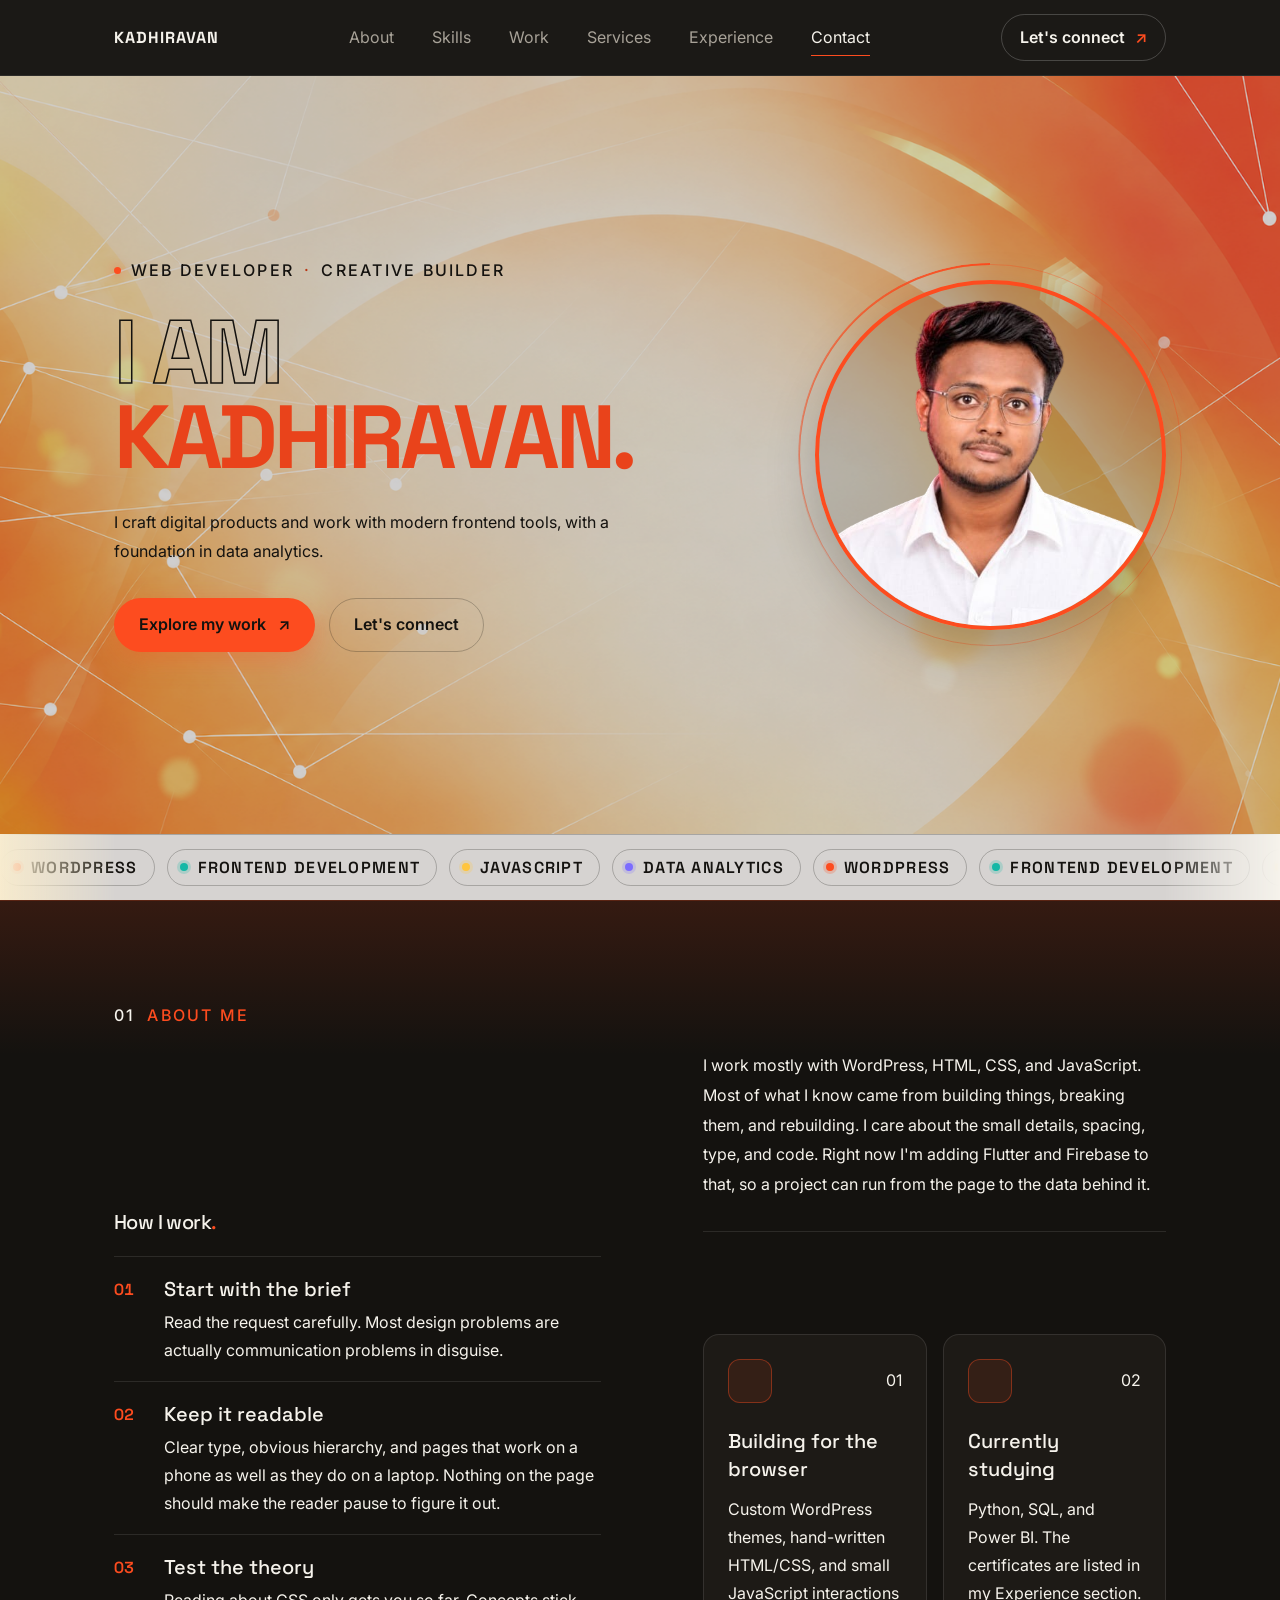
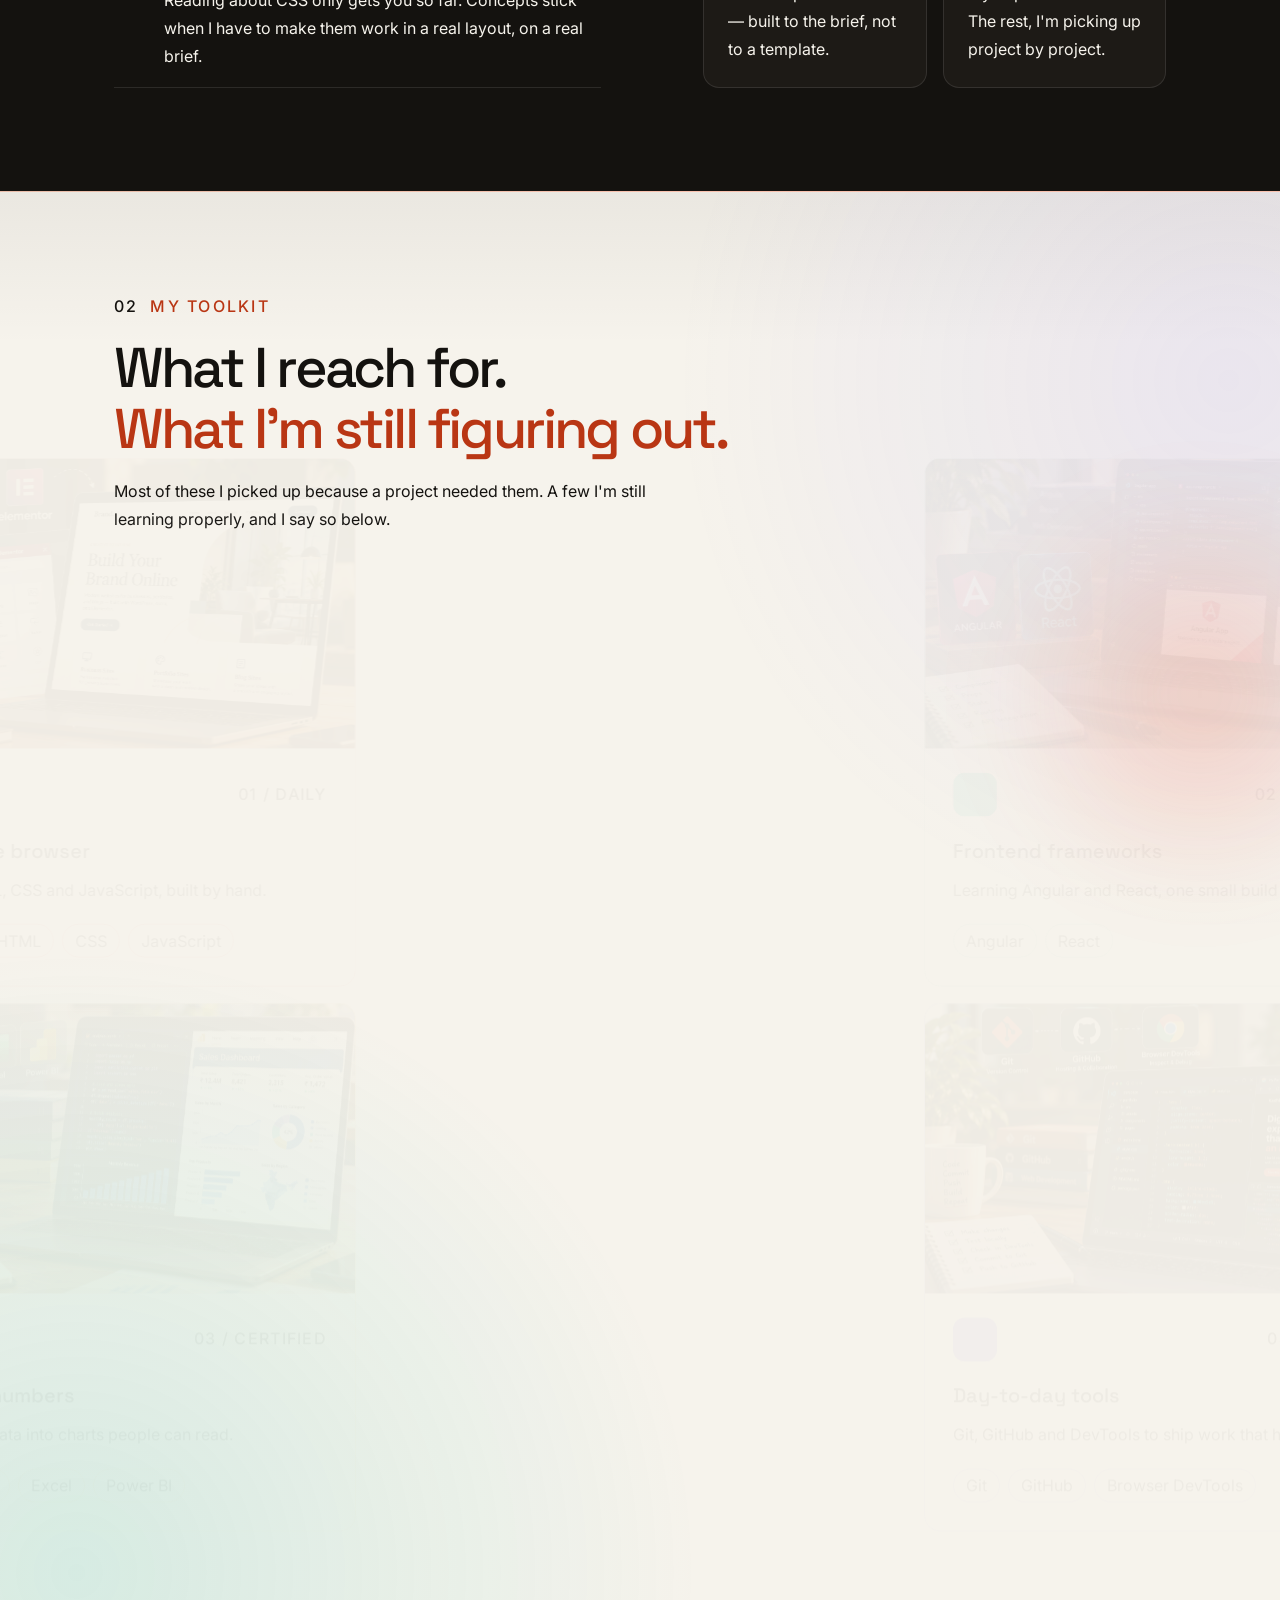
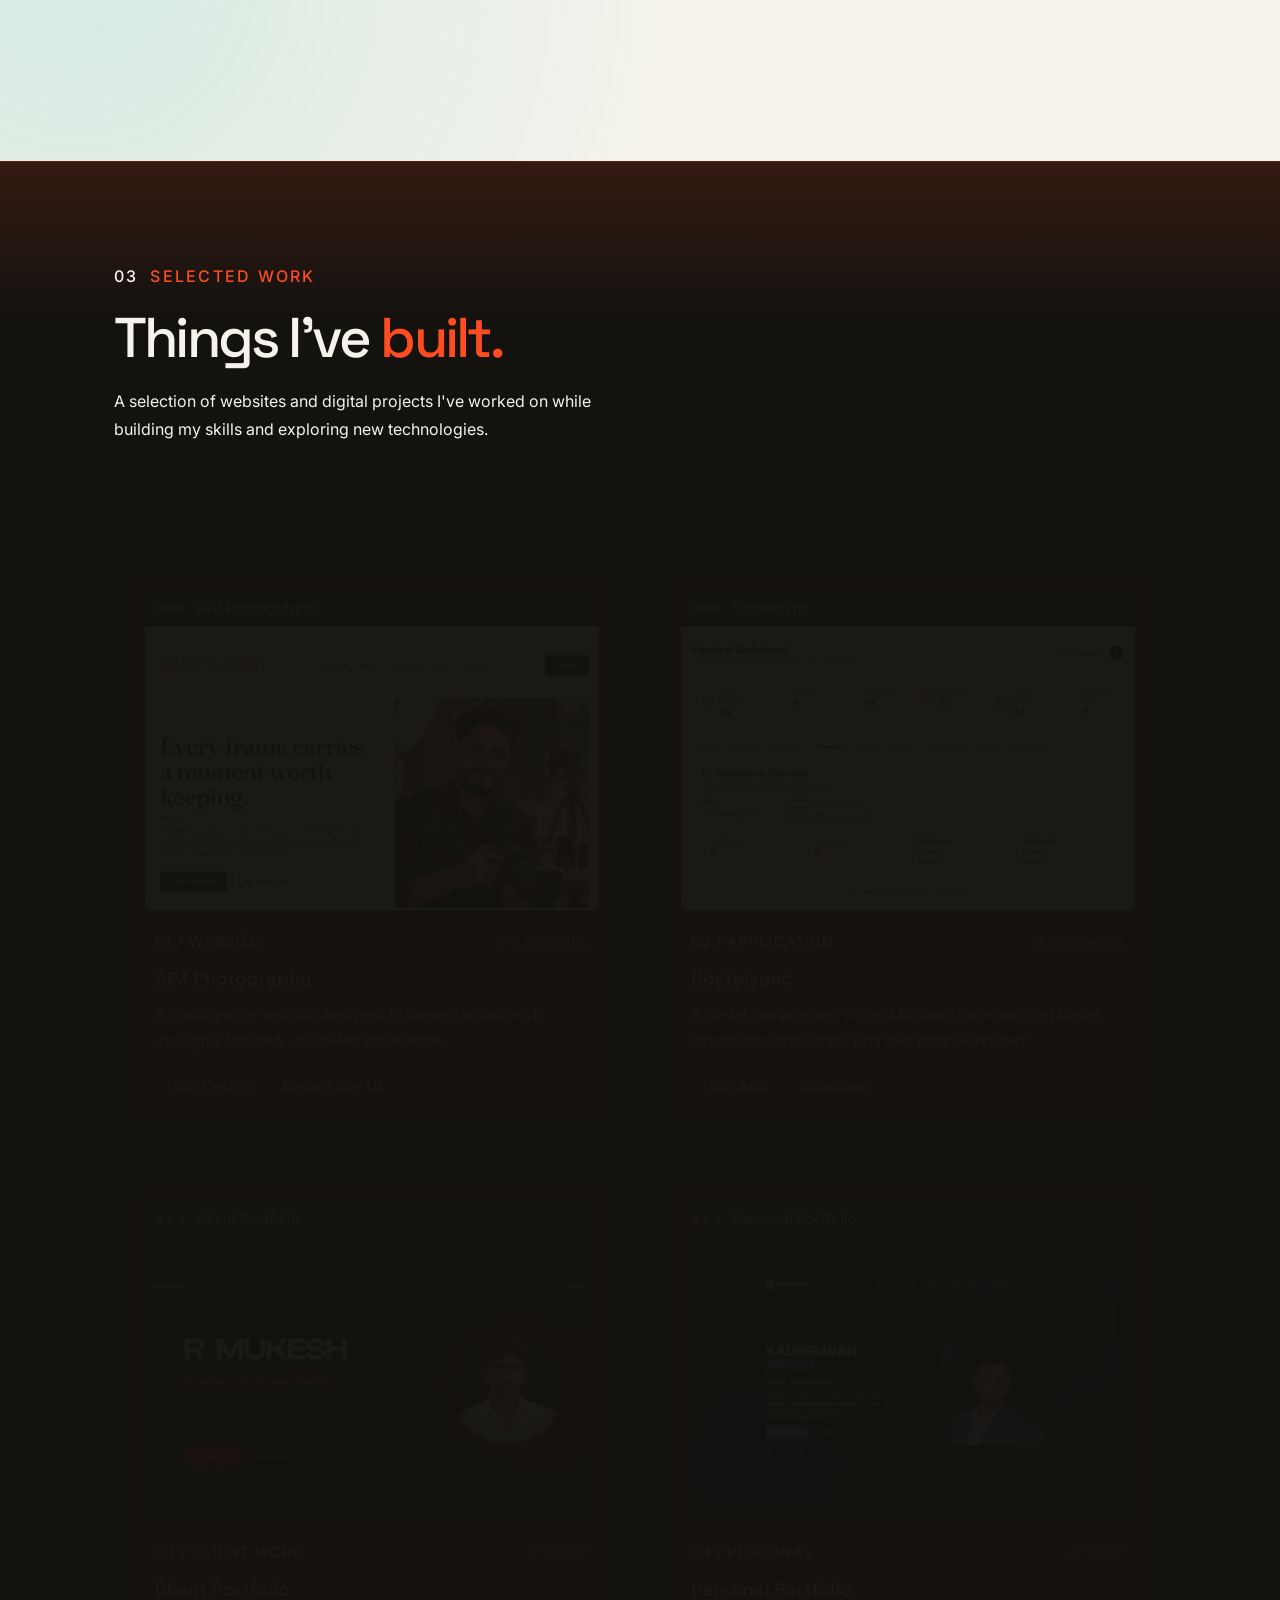
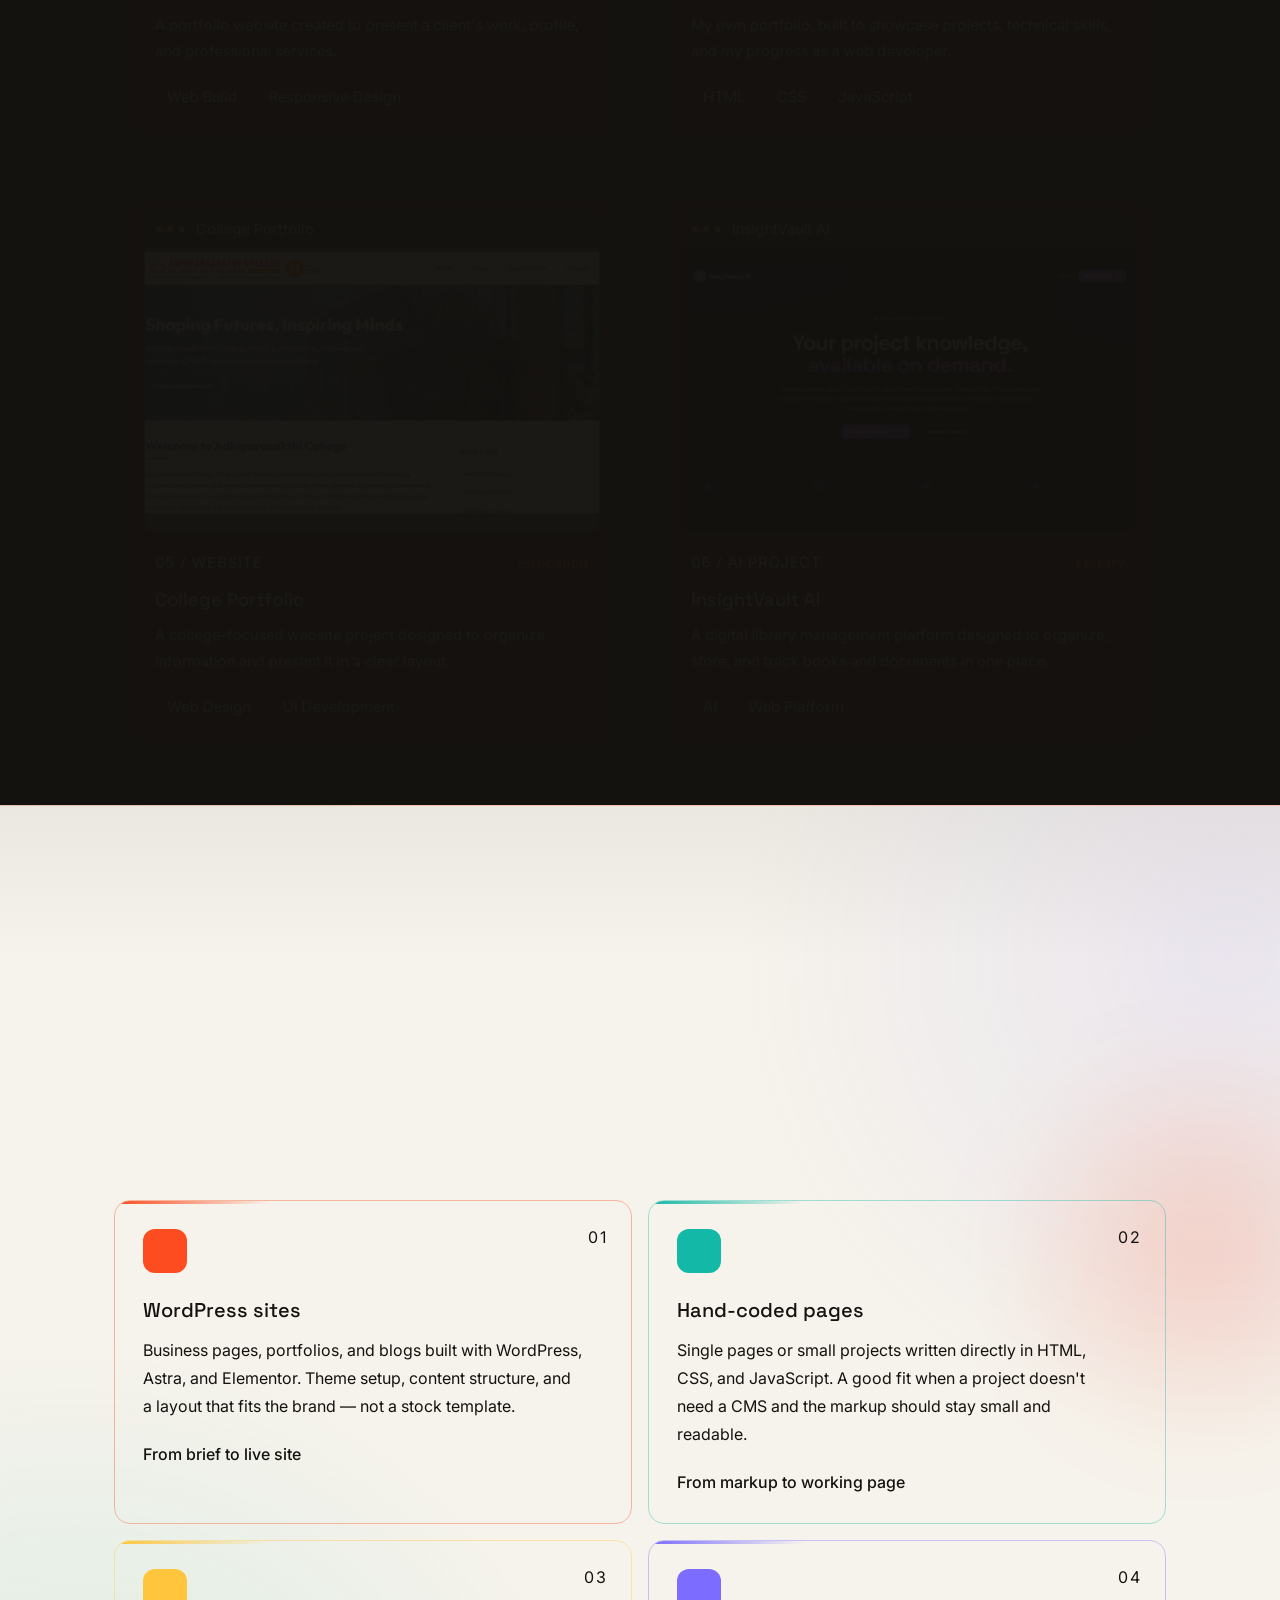
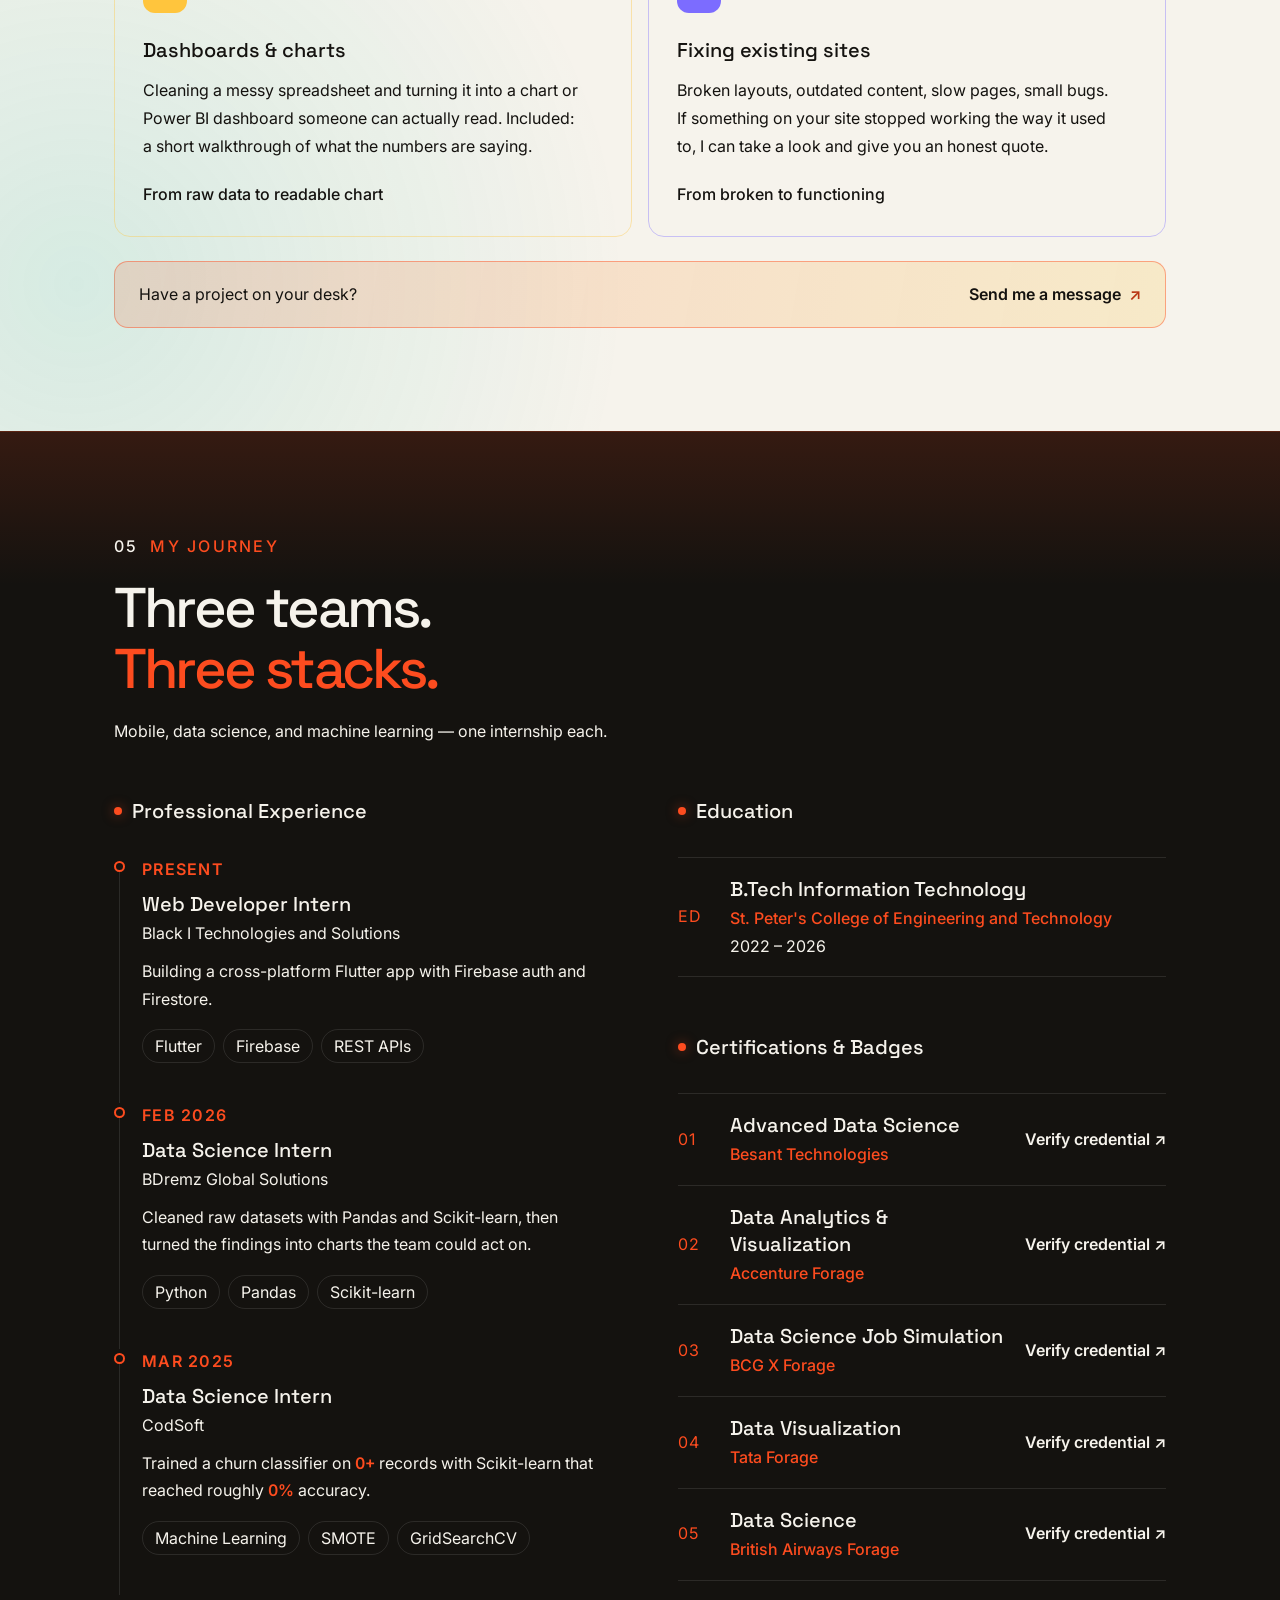
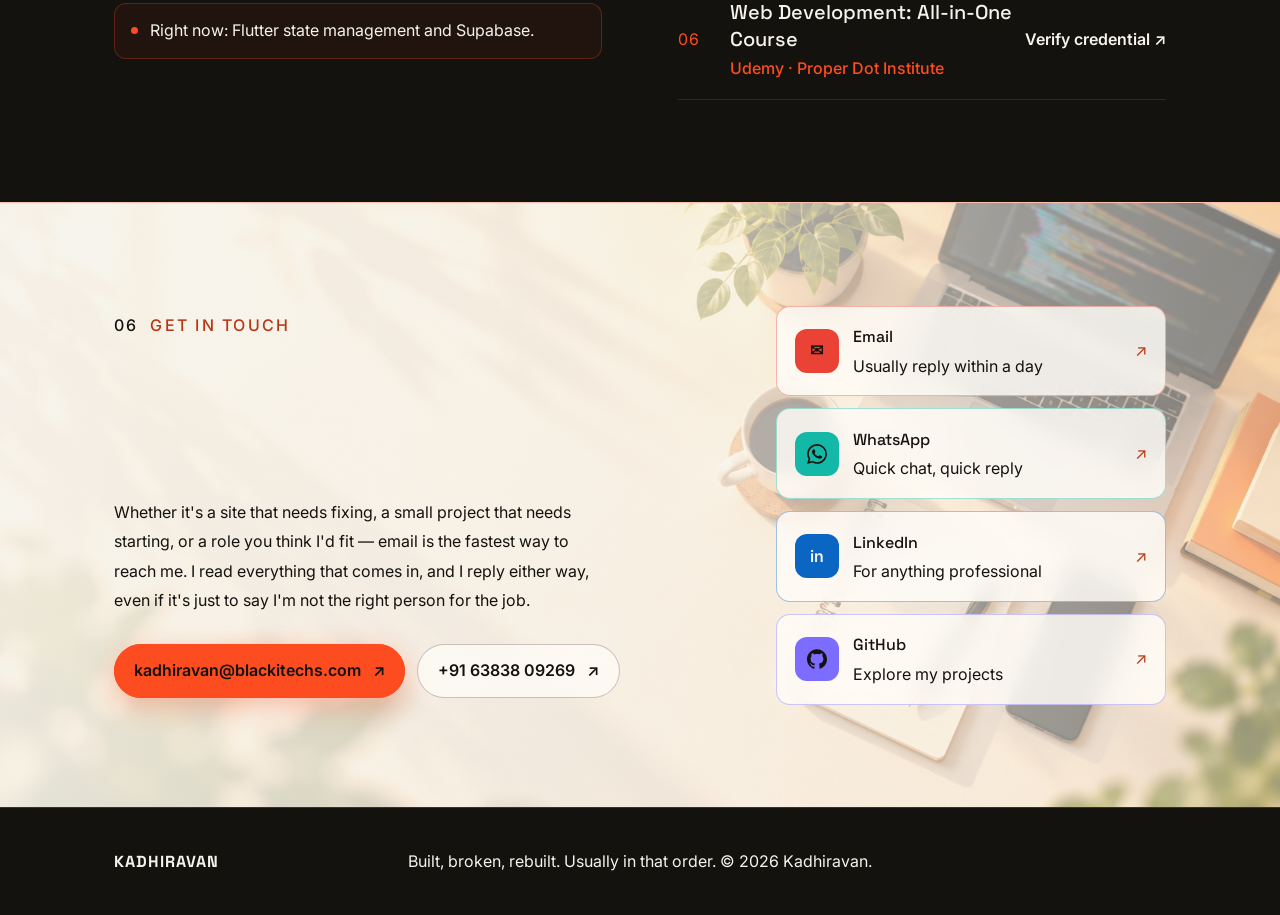
==== commit 102b179e: "Add files via upload" ====
--- a/index.html
+++ b/index.html
@@ -1296,7 +1296,7 @@
               <span class="contact-option-icon"><svg viewBox="0 0 24 24" aria-hidden="true"><path d="M12 .297c-6.63 0-12 5.373-12 12 0 5.303 3.438 9.8 8.205 11.385.6.113.82-.258.82-.577 0-.285-.01-1.04-.015-2.04-3.338.724-4.042-1.61-4.042-1.61C4.422 18.07 3.633 17.7 3.633 17.7c-1.087-.744.084-.729.084-.729 1.205.084 1.838 1.236 1.838 1.236 1.07 1.835 2.809 1.305 3.495.998.108-.776.417-1.305.76-1.605-2.665-.3-5.466-1.332-5.466-5.93 0-1.31.465-2.38 1.235-3.22-.135-.303-.54-1.523.105-3.176 0 0 1.005-.322 3.3 1.23.96-.267 1.98-.399 3-.405 1.02.006 2.04.138 3 .405 2.28-1.552 3.285-1.23 3.285-1.23.645 1.653.24 2.873.12 3.176.765.84 1.23 1.91 1.23 3.22 0 4.61-2.805 5.625-5.475 5.92.42.36.81 1.096.81 2.22 0 1.606-.015 2.896-.015 3.286 0 .315.21.69.825.57C20.565 22.092 24 17.592 24 12.297c0-6.627-5.373-12-12-12"/></svg></span>
               <span class="contact-option-text">
                 <strong>GitHub</strong>
-                <small>See what I've been working on</small>
+                <small>Explore my projects</small>
               </span>
               <span class="contact-arrow">↗</span>
             </a>
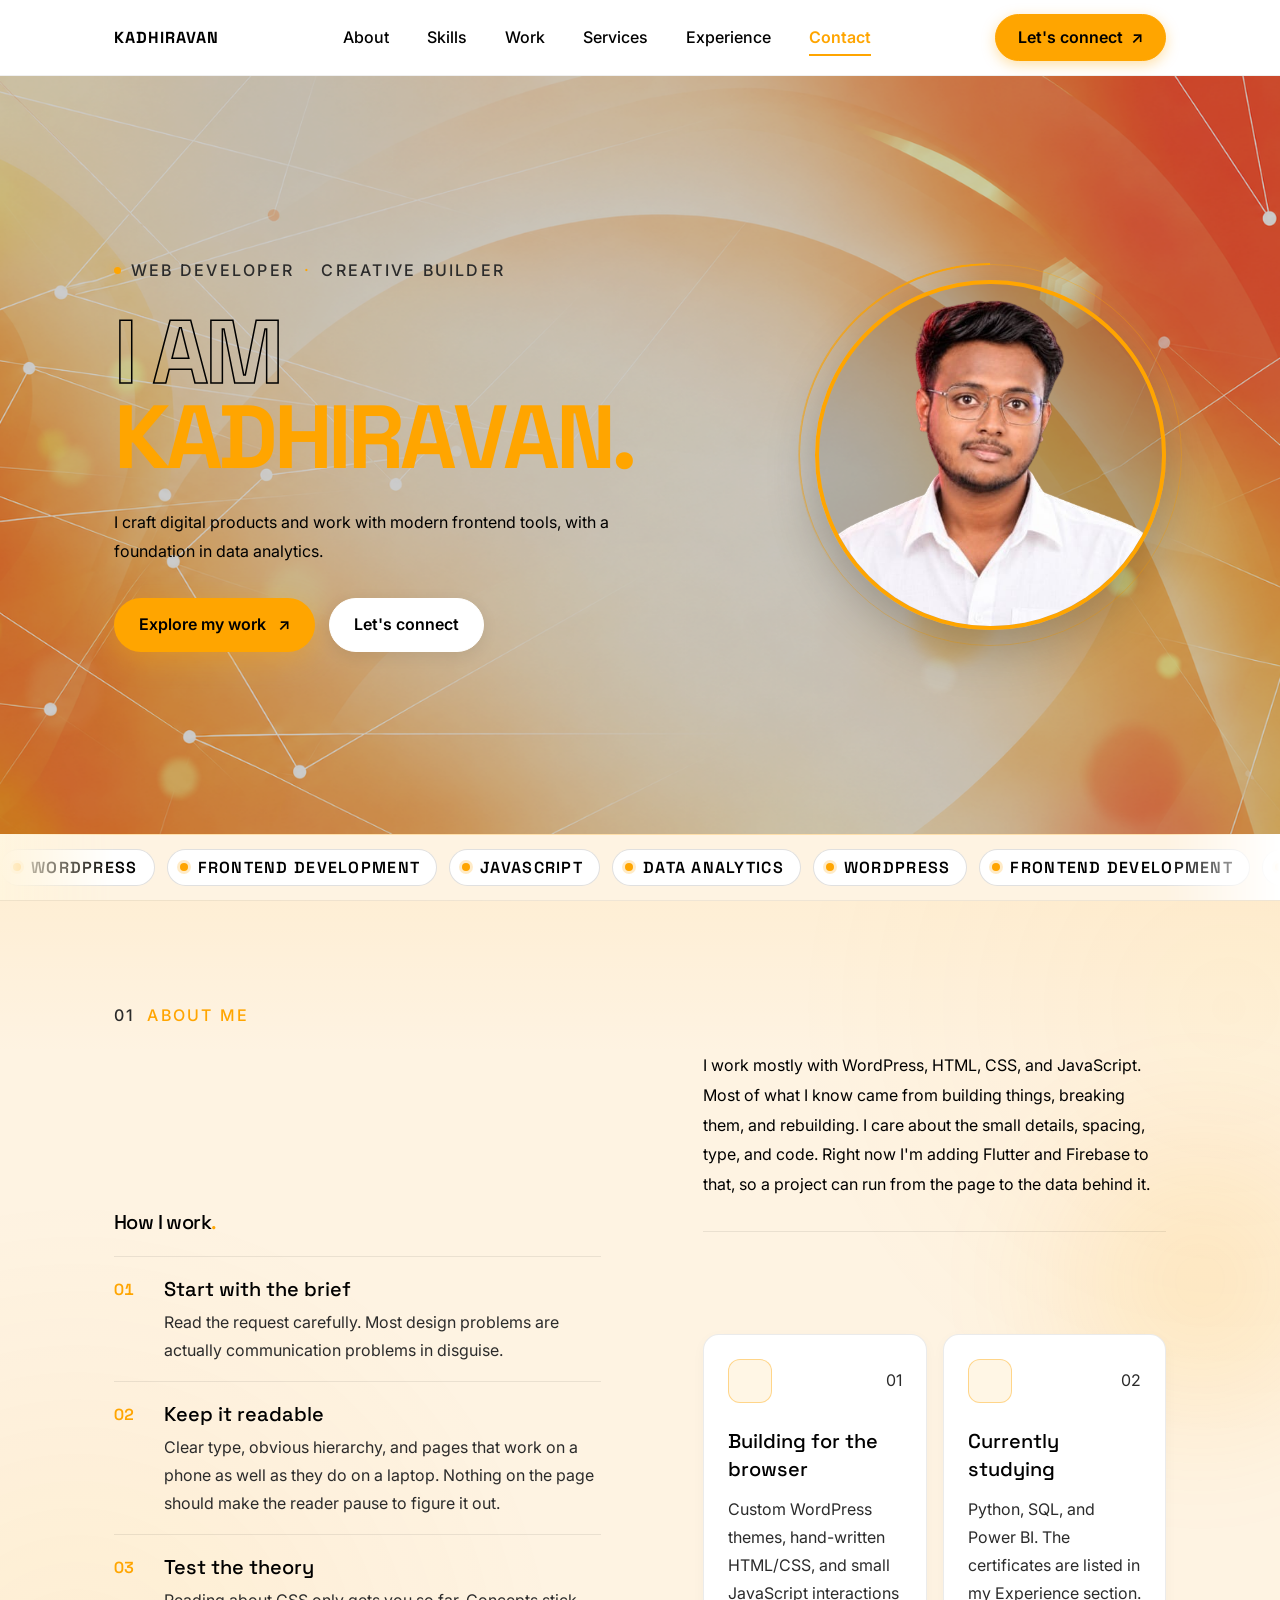
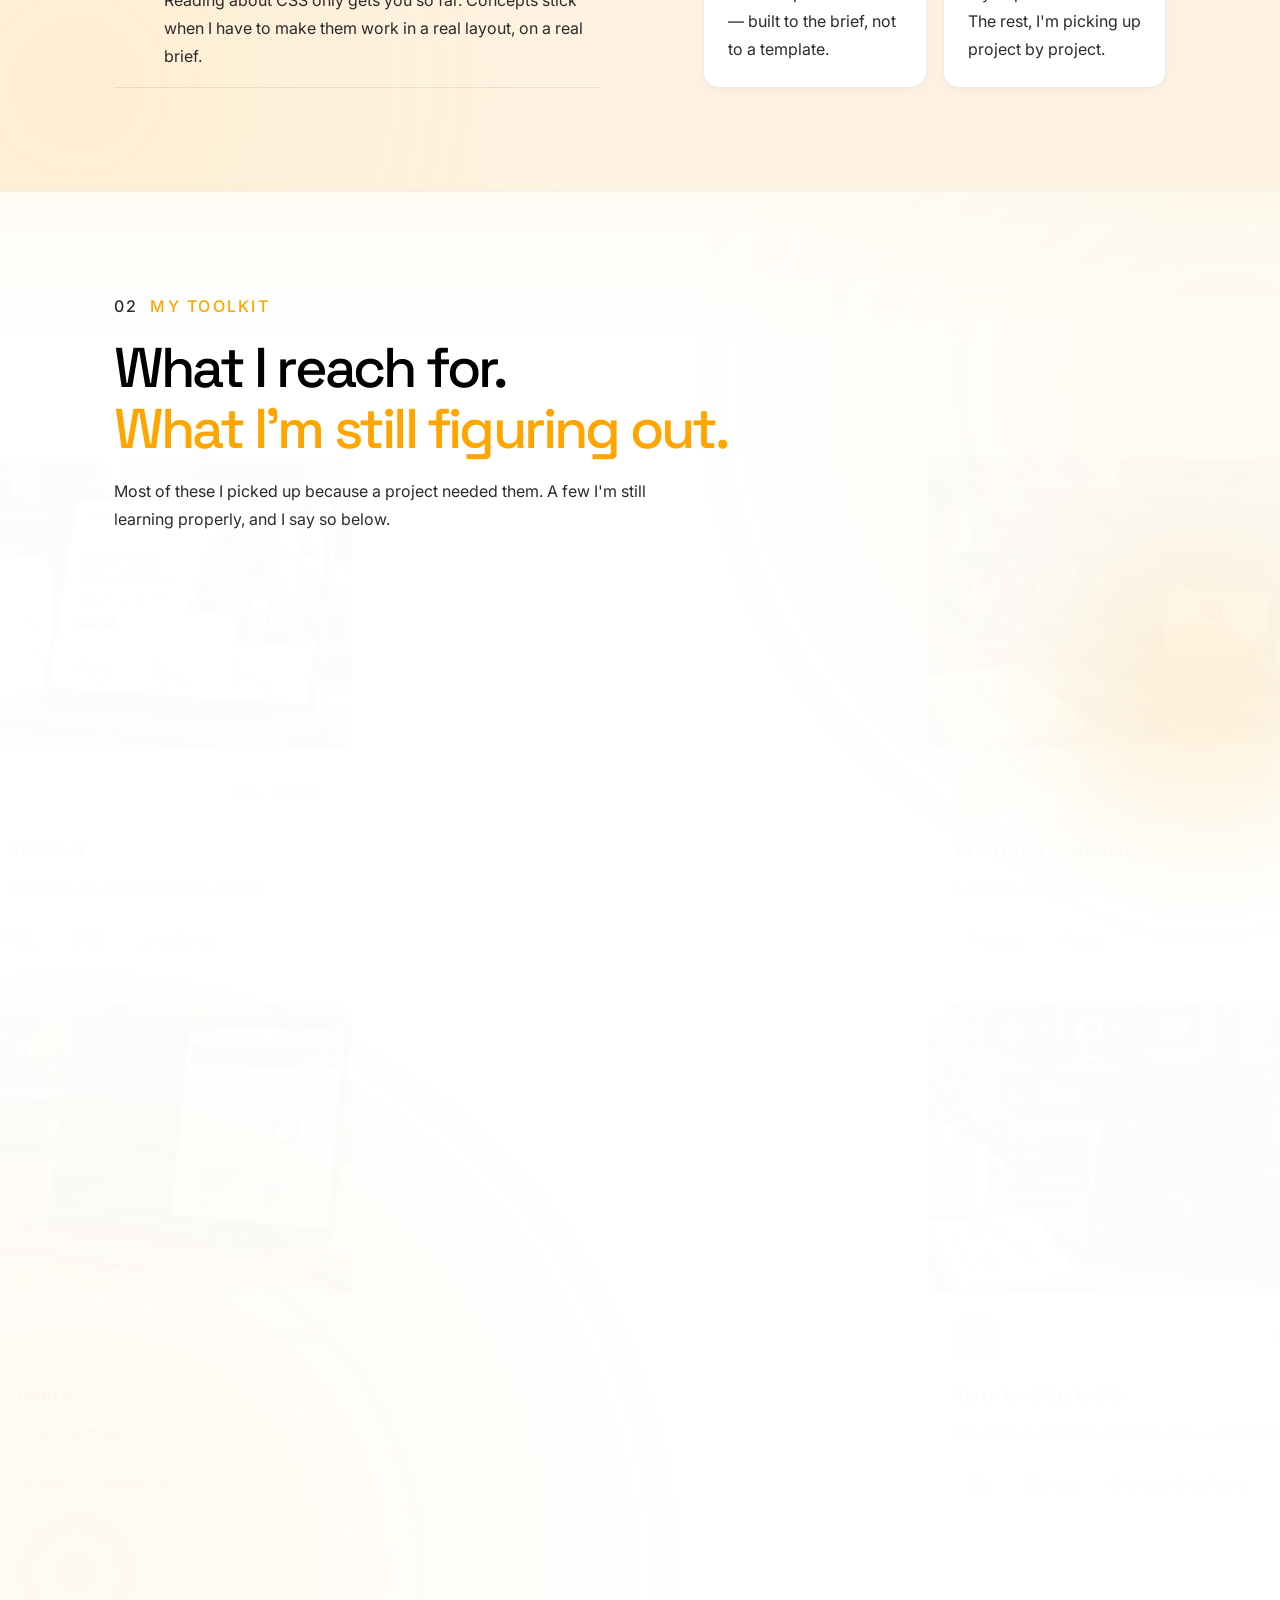
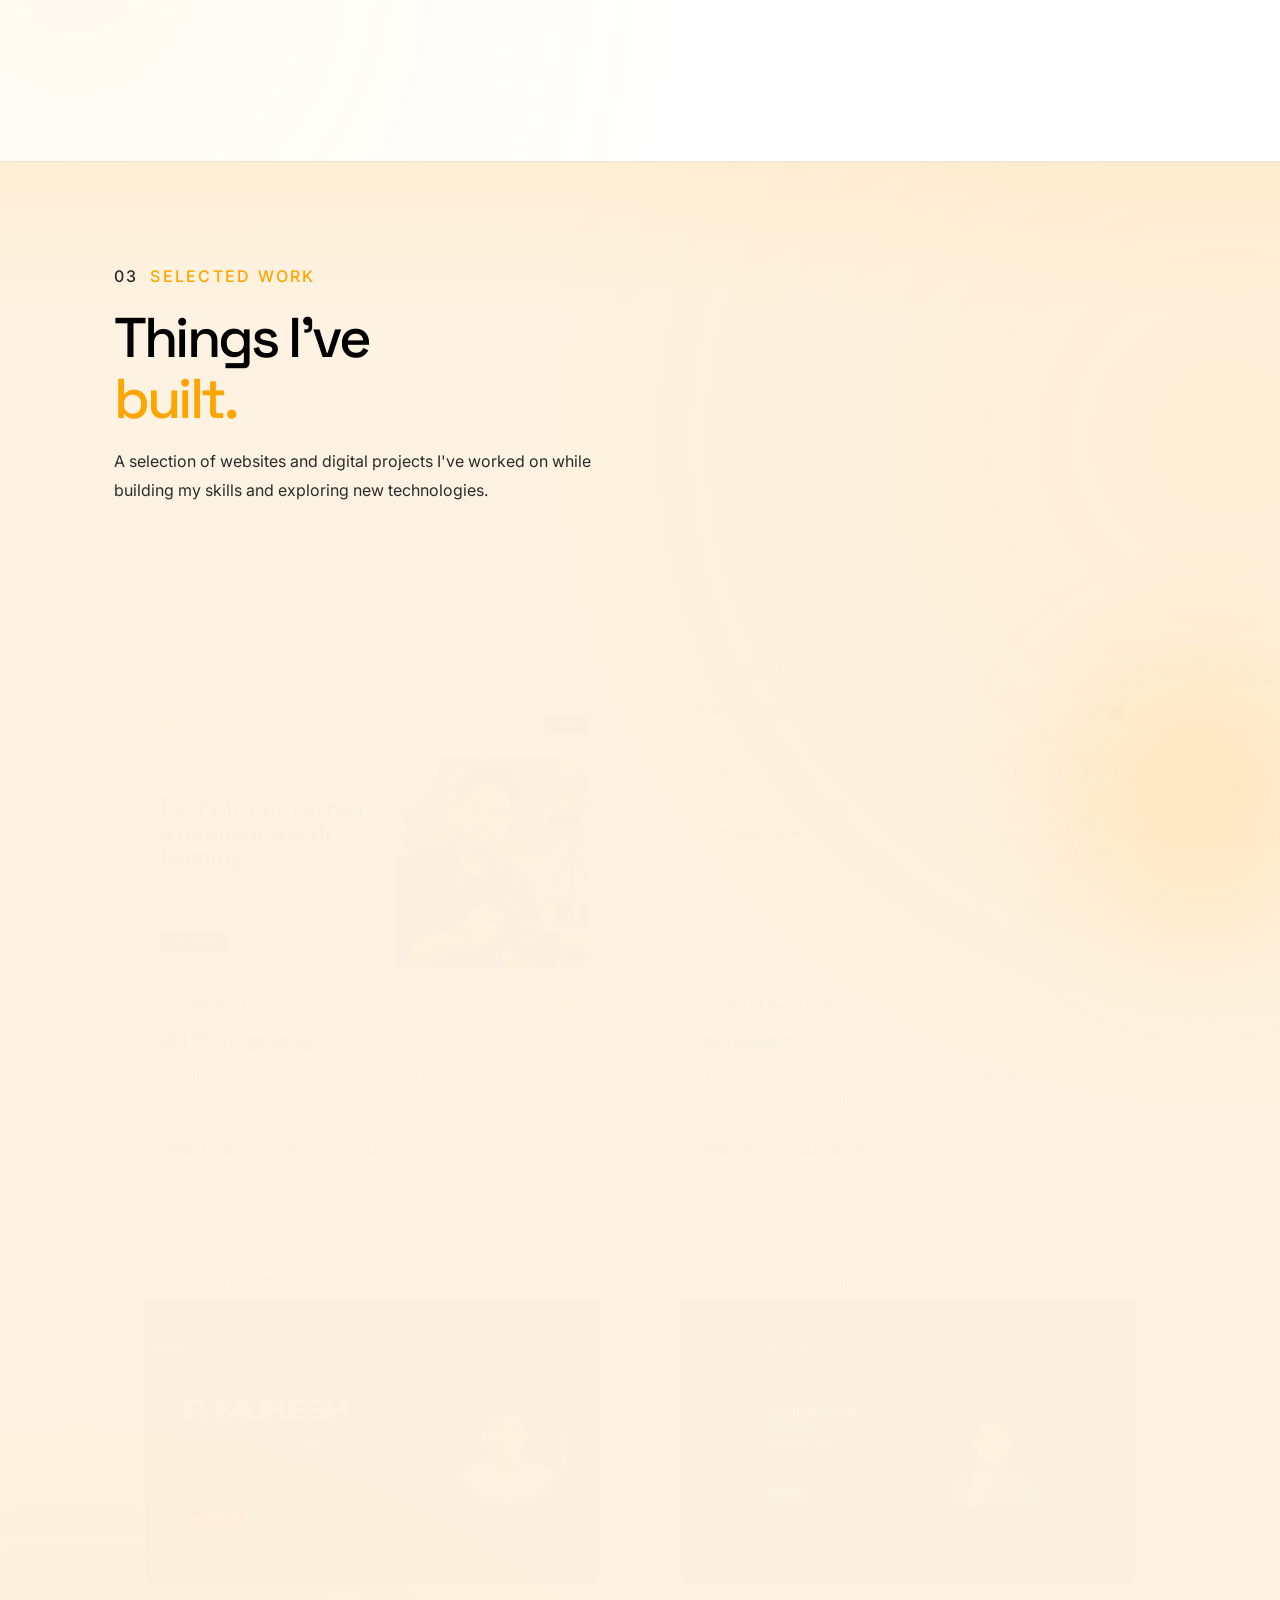
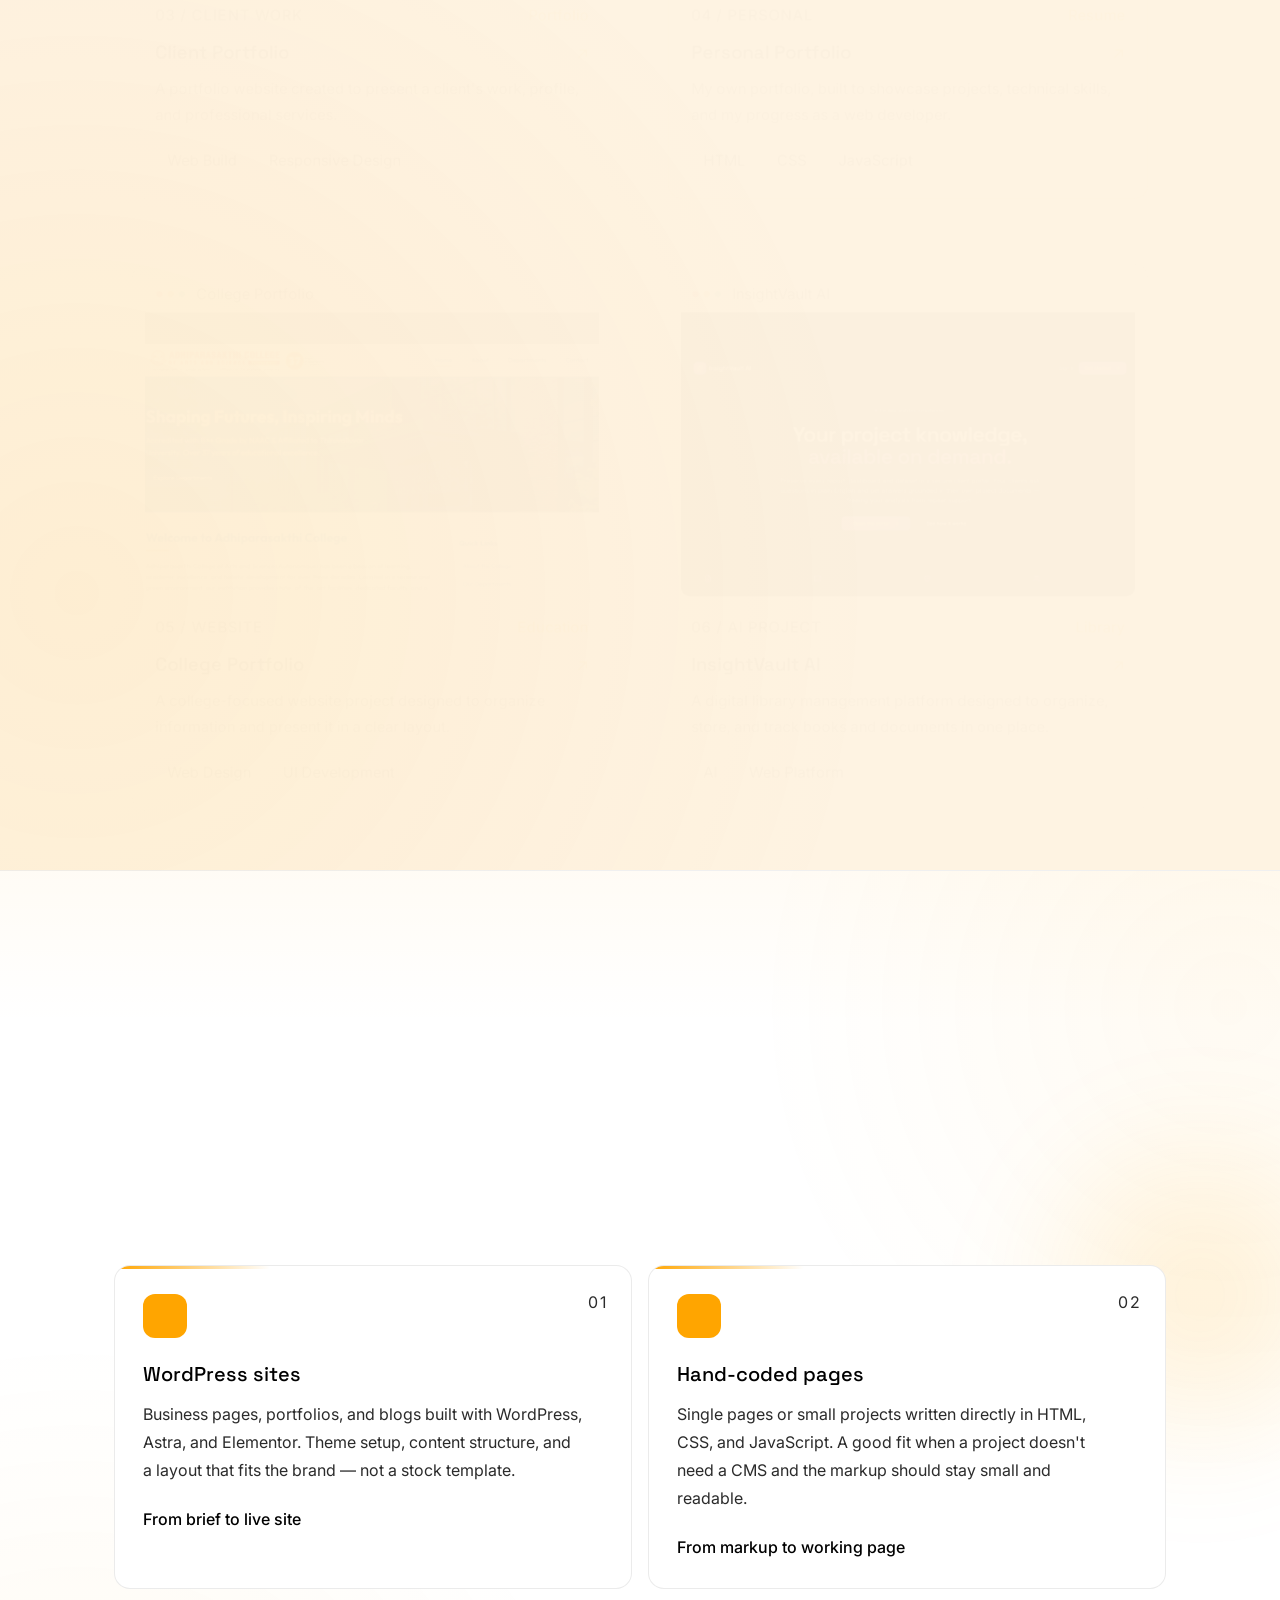
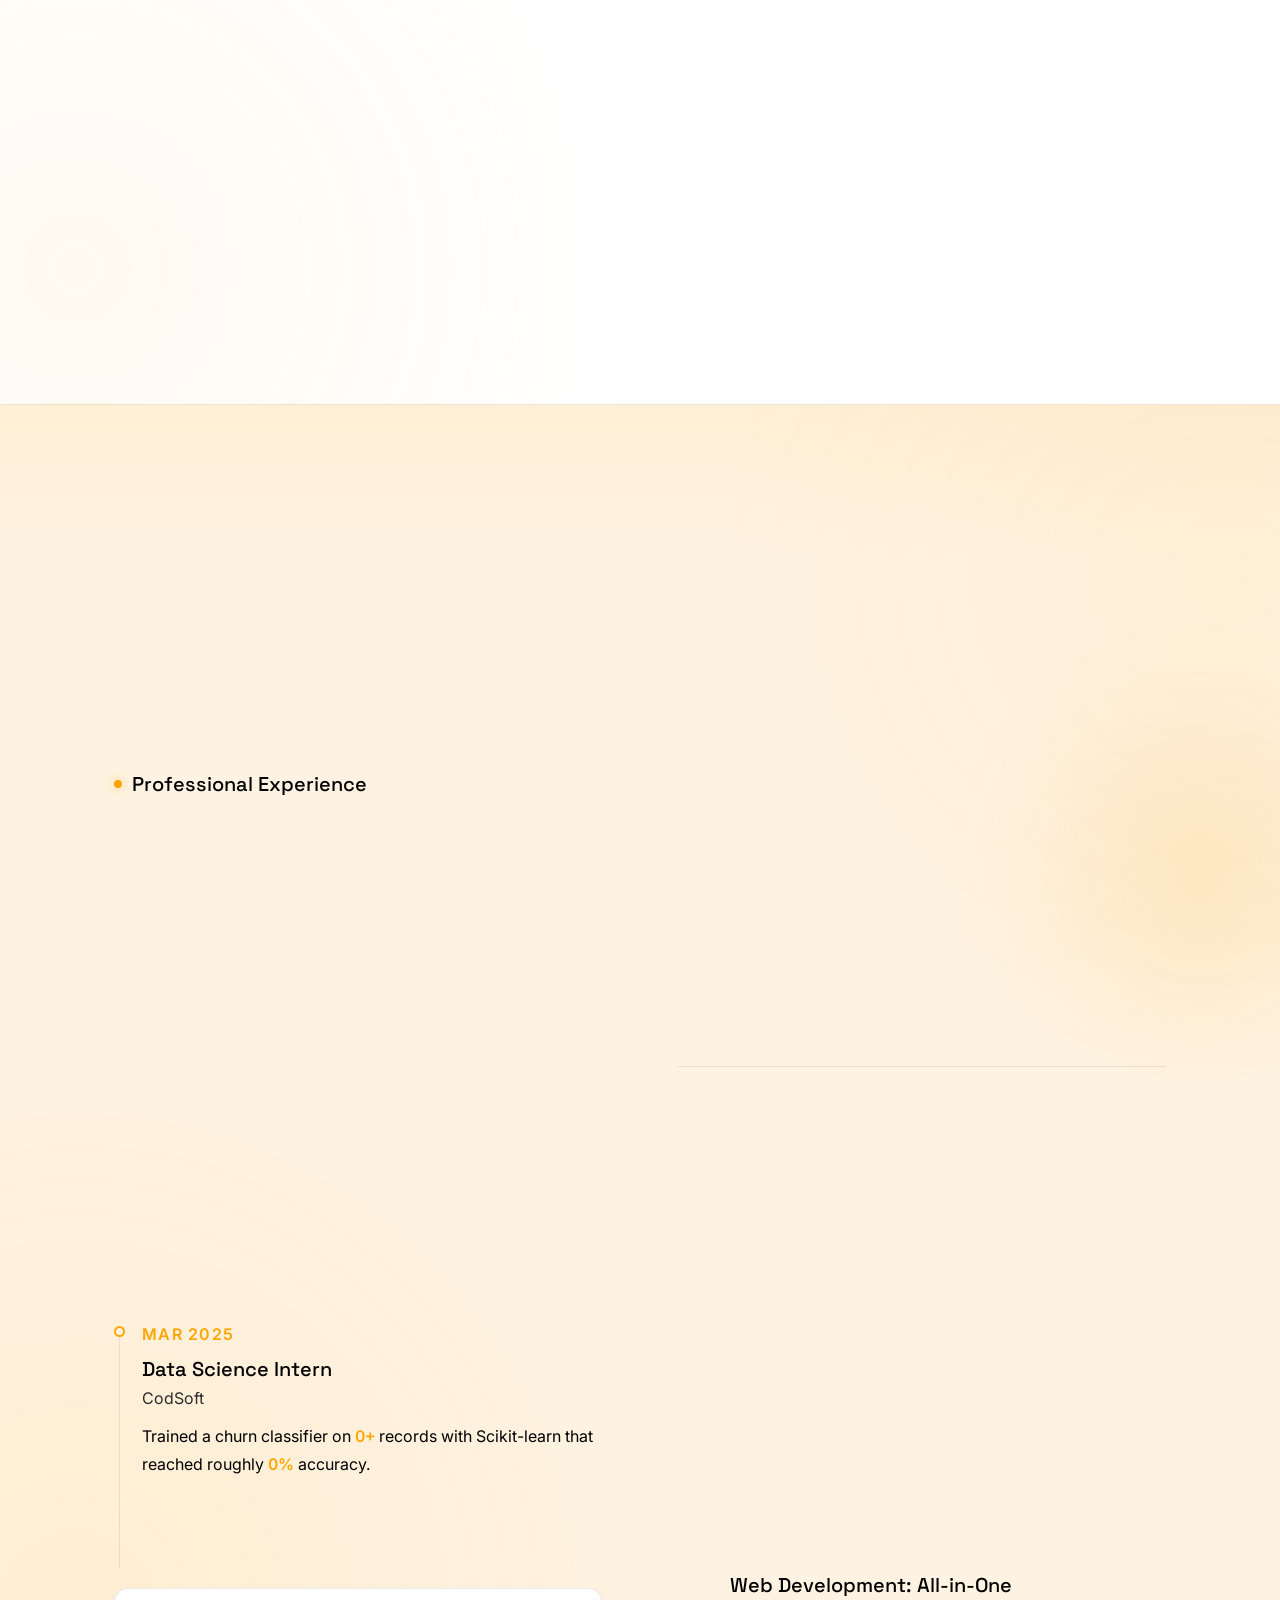
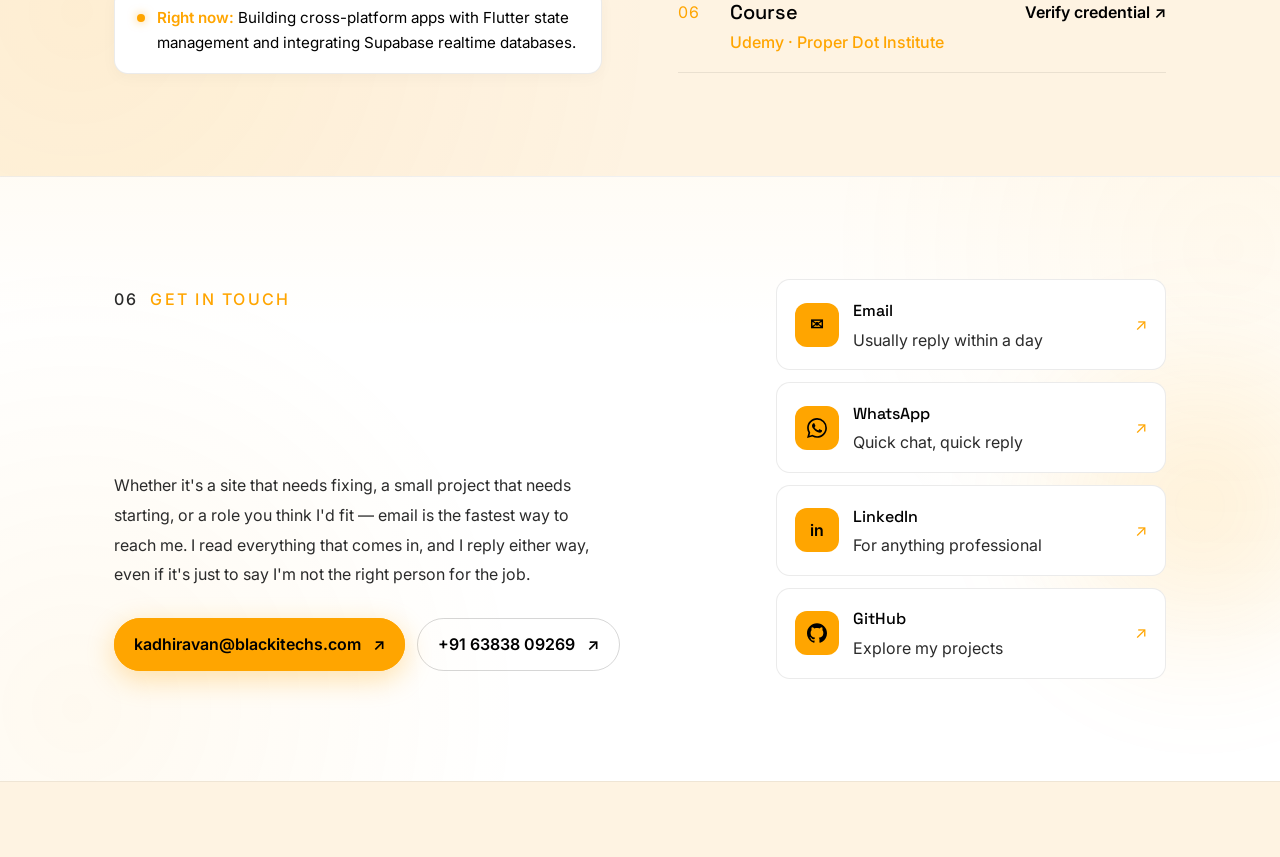
==== commit 5b110cba: "Update portfolio design, project cards, and styling" ====
--- a/index.html
+++ b/index.html
@@ -9,7 +9,7 @@
     content="Kadhiravan — website developer building thoughtful digital experiences."
   >
 
-  <meta name="theme-color" content="#14120F">
+  <meta name="theme-color" content="#FFA500">
 
   <title>Kadhiravan | Website Developer</title>
 
@@ -25,7 +25,6 @@
   <link rel="stylesheet" href="style.css">
   <script src="script.js" defer></script>
   <link rel="stylesheet" href="animations.css">
-  <link rel="stylesheet" href="contact-image.css">
   <link rel="stylesheet" href="hero-decor.css">
   <link rel="stylesheet" href="hero-art.css">
   <link rel="stylesheet" href="hero-bg.css">
@@ -246,7 +245,7 @@
 
 
     <!-- 2 · ABOUT — BLACK -->
-    <section class="about section theme-dark" id="about" aria-labelledby="about-title">
+    <section class="about section theme-mid" id="about" aria-labelledby="about-title">
       <div class="about-layout container">
 
         <!-- LEFT: HEADING + HOW I WORK -->
@@ -526,7 +525,7 @@
 
 
     <!-- 4 · PROJECTS — BLACK -->
-    <section class="projects section theme-dark" id="projects">
+    <section class="projects section theme-mid" id="projects">
       <div class="container">
 
         <div class="projects-heading">
@@ -547,7 +546,8 @@
         <div class="projects-grid">
 
           <!-- PROJECT 1 -->
-          <article class="project-card">
+          <!-- PASTE YOUR PROJECT 1 LINK IN href BELOW -->
+          <a class="project-card" href="https://apj-photography.vercel.app" target="_blank" rel="noopener noreferrer">
             <div class="project-preview">
               <div class="browser-bar">
                 <div class="browser-dots">
@@ -562,6 +562,9 @@
                   alt="APJ Photography website screenshot"
                   loading="lazy"
                 >
+                <div class="project-overlay" aria-hidden="true">
+                  <span class="project-view-btn">View Project ↗</span>
+                </div>
               </div>
             </div>
 
@@ -571,7 +574,10 @@
                 <span class="project-status">Photography</span>
               </div>
 
-              <h3>APJ Photography</h3>
+              <div class="project-title-row">
+                <h3>APJ Photography</h3>
+                <span class="project-card-arrow" aria-hidden="true">↗</span>
+              </div>
               <p>
                 A photography website designed to present visual work
                 through a focused, image-led experience.
@@ -582,10 +588,11 @@
                 <span>Responsive UI</span>
               </div>
             </div>
-          </article>
+          </a>
 
           <!-- PROJECT 2 -->
-          <article class="project-card">
+          <!-- PASTE YOUR PROJECT 2 LINK IN href BELOW -->
+          <a class="project-card" href="https://hostelsync-orpin.vercel.app" target="_blank" rel="noopener noreferrer">
             <div class="project-preview">
               <div class="browser-bar">
                 <div class="browser-dots">
@@ -600,6 +607,9 @@
                   alt="Hostelsync hostel management application screenshot"
                   loading="lazy"
                 >
+                <div class="project-overlay" aria-hidden="true">
+                  <span class="project-view-btn">View Project ↗</span>
+                </div>
               </div>
             </div>
 
@@ -609,7 +619,10 @@
                 <span class="project-status">Management</span>
               </div>
 
-              <h3>Hostelsync</h3>
+              <div class="project-title-row">
+                <h3>Hostelsync</h3>
+                <span class="project-card-arrow" aria-hidden="true">↗</span>
+              </div>
               <p>
                 A hostel management project focused on organizing
                 hostel information and simplifying everyday workflows.
@@ -620,10 +633,11 @@
                 <span>Supabase</span>
               </div>
             </div>
-          </article>
+          </a>
 
           <!-- PROJECT 3 -->
-          <article class="project-card">
+          <!-- PASTE YOUR PROJECT 3 LINK IN href BELOW -->
+          <a class="project-card" href="https://mukeshportfolio-six.vercel.app" target="_blank" rel="noopener noreferrer">
             <div class="project-preview">
               <div class="browser-bar">
                 <div class="browser-dots">
@@ -638,6 +652,9 @@
                   alt="Client portfolio website screenshot"
                   loading="lazy"
                 >
+                <div class="project-overlay" aria-hidden="true">
+                  <span class="project-view-btn">View Project ↗</span>
+                </div>
               </div>
             </div>
 
@@ -647,7 +664,10 @@
                 <span class="project-status">Portfolio</span>
               </div>
 
-              <h3>Client Portfolio</h3>
+              <div class="project-title-row">
+                <h3>Client Portfolio</h3>
+                <span class="project-card-arrow" aria-hidden="true">↗</span>
+              </div>
               <p>
                 A portfolio website created to present a client's work,
                 profile, and professional services.
@@ -658,10 +678,11 @@
                 <span>Responsive Design</span>
               </div>
             </div>
-          </article>
+          </a>
 
           <!-- PROJECT 4 -->
-          <article class="project-card project-card-primary">
+          <!-- PASTE YOUR PROJECT 4 LINK IN href BELOW -->
+          <a class="project-card project-card-primary" href="https://kadhiravan-portfolio.vercel.app" target="_blank" rel="noopener noreferrer">
             <div class="project-preview">
               <div class="browser-bar">
                 <div class="browser-dots">
@@ -676,6 +697,9 @@
                   alt="Personal portfolio website screenshot"
                   loading="lazy"
                 >
+                <div class="project-overlay" aria-hidden="true">
+                  <span class="project-view-btn">View Project ↗</span>
+                </div>
               </div>
             </div>
 
@@ -685,7 +709,10 @@
                 <span class="project-status">Resume</span>
               </div>
 
-              <h3>Personal Portfolio</h3>
+              <div class="project-title-row">
+                <h3>Personal Portfolio</h3>
+                <span class="project-card-arrow" aria-hidden="true">↗</span>
+              </div>
               <p>
                 My own portfolio, built to showcase projects, technical
                 skills, and my progress as a web developer.
@@ -697,10 +724,11 @@
                 <span>JavaScript</span>
               </div>
             </div>
-          </article>
+          </a>
 
           <!-- PROJECT 5 -->
-          <article class="project-card">
+          <!-- PASTE YOUR PROJECT 5 LINK IN href BELOW -->
+          <a class="project-card" href="https://aadhiparasakthi.vercel.app" target="_blank" rel="noopener noreferrer">
             <div class="project-preview">
               <div class="browser-bar">
                 <div class="browser-dots">
@@ -715,6 +743,9 @@
                   alt="College portfolio website screenshot"
                   loading="lazy"
                 >
+                <div class="project-overlay" aria-hidden="true">
+                  <span class="project-view-btn">View Project ↗</span>
+                </div>
               </div>
             </div>
 
@@ -724,7 +755,10 @@
                 <span class="project-status">Education</span>
               </div>
 
-              <h3>College Portfolio</h3>
+              <div class="project-title-row">
+                <h3>College Portfolio</h3>
+                <span class="project-card-arrow" aria-hidden="true">↗</span>
+              </div>
               <p>
                 A college-focused website project designed to organize
                 information and present it in a clear layout.
@@ -735,10 +769,11 @@
                 <span>UI Development</span>
               </div>
             </div>
-          </article>
+          </a>
 
           <!-- PROJECT 6 -->
-          <article class="project-card">
+          <!-- PASTE YOUR PROJECT 6 LINK IN href BELOW -->
+          <a class="project-card" href="https://stocknexus-lablink.vercel.app" target="_blank" rel="noopener noreferrer">
             <div class="project-preview">
               <div class="browser-bar">
                 <div class="browser-dots">
@@ -753,6 +788,9 @@
                   alt="InsightVault AI project screenshot"
                   loading="lazy"
                 >
+                <div class="project-overlay" aria-hidden="true">
+                  <span class="project-view-btn">View Project ↗</span>
+                </div>
               </div>
             </div>
 
@@ -762,7 +800,10 @@
                 <span class="project-status">Library</span>
               </div>
 
-              <h3>InsightVault AI</h3>
+              <div class="project-title-row">
+                <h3>InsightVault AI</h3>
+                <span class="project-card-arrow" aria-hidden="true">↗</span>
+              </div>
               <p>
                 A digital library management platform designed to organize, store, and track books and documents in one place.
               </p>
@@ -772,7 +813,7 @@
                 <span>Web Platform</span>
               </div>
             </div>
-          </article>
+          </a>
 
         </div>
       </div>
@@ -934,19 +975,12 @@
 
         </div>
 
-        <div class="services-cta">
-          <p>Have a project on your desk?</p>
-          <a href="#contact" class="services-contact-link">
-            Send me a message <span>↗</span>
-          </a>
-        </div>
-
       </div>
     </section>
 
 
     <!-- 6 · EXPERIENCE & CREDENTIALS — BLACK (kept deliberately sparse) -->
-    <section class="experience section theme-dark" id="experience">
+    <section class="experience section theme-mid" id="experience">
       <div class="container">
 
         <div class="experience-heading">
@@ -1048,10 +1082,10 @@
               </div>
             </article>
 
-            <!-- LEARNING NOTE -->
+            <!-- LEARNING NOTE (White Card) -->
             <div class="learning-note">
               <span class="learning-indicator"></span>
-              <p>Right now: Flutter state management and Supabase.</p>
+              <p><strong>Right now:</strong> Building cross-platform apps with Flutter state management and integrating Supabase realtime databases.</p>
             </div>
 
           </div>
@@ -1187,22 +1221,6 @@
 
     <!-- 7 · CONTACT — WHITE -->
     <section class="contact section theme-light" id="contact">
-      <!-- CONTACT BACKGROUND IMAGE: save your image as
-           images/contact/contact-bg.webp (recommended 2400 x 1350, 16:9).
-           If the file is missing this layer removes itself and the
-           section looks exactly as before. -->
-      <div class="contact-bg" aria-hidden="true">
-        <img
-          src="images/contact/contact-bg.webp"
-          alt=""
-          width="2400"
-          height="1350"
-          loading="lazy"
-          decoding="async"
-          onerror="this.parentElement.remove()"
-        >
-      </div>
-
       <div class="container">
 
         <div class="contact-layout">
@@ -1310,7 +1328,7 @@
   </main>
 
   <!-- FOOTER — BLACK -->
-  <footer class="site-footer theme-dark">
+  <footer class="site-footer theme-light">
     <div class="container footer-layout">
 
       <a href="#" class="footer-brand">
--- a/style.css
+++ b/style.css
@@ -26,29 +26,34 @@
 ============================================================ */
 :root {
   /* ---------- PALETTE: the one place the whole site's colour lives ----------
-     Ink + paper give the light/dark rhythm. Orange is the brand accent.
-     Sun, teal and violet are supporting hues: they tint the cards and the
-     marquee so the page reads as a palette, not a single colour.
-     Components never use raw colour values, only these tokens. To re-colour
-     the site, change the RGB triples below. */
-  --ink-rgb: 20, 18, 15;              /* warm near-black   #14120F */
-  --paper: #F6F3EC;                   /* warm off-white */
-
-  --accent-rgb: 253, 76, 31;         /* orange            #FF7A1A */
-  --sun-rgb: 255, 197, 61;            /* sun yellow        #FFC53D */
-  --teal-rgb: 20, 184, 166;           /* teal              #14B8A6 */
-  --violet-rgb: 124, 108, 255;        /* violet            #7C6CFF */
-  --mail-rgb: 234, 67, 53;            /* email red         #EA4335 */
-  --linkedin-rgb: 10, 102, 194;       /* LinkedIn blue     #0A66C2 */
-
-  --ink: rgb(var(--ink-rgb));
-  --accent: rgb(var(--accent-rgb));
-  --accent-strong: #E64016;           /* hover state */
-  --accent-ink: #B93614;              /* accent as small text on paper (4.7:1) */
-  --accent-display: #E9431B;          /* accent for LARGE display type on paper (3.3:1) */
+     Pure white + #FEF3E2 tint alternating rhythm. Pure black for text.
+     #FFA500 is the single solid brand accent hue. */
+  --ink-rgb: 0, 0, 0;                 /* pure black */
+  --paper: #FFFFFF;                   /* pure white */
+
+  --accent-rgb: 255, 165, 0;          /* orange #FFA500 — the one true accent */
+  --sun-rgb: 255, 197, 61;            /* supporting sun */
+  --teal-rgb: 20, 184, 166;
+  --violet-rgb: 124, 108, 255;
+  --mail-rgb: 234, 67, 53;
+  --linkedin-rgb: 10, 102, 194;
+
+  /* Orange tint — subtle warm section background (#FEF3E2) */
+  --orange-tint-1: #FEF3E2;           /* subtle warm tint, just distinct from pure white */
+  --orange-tint-2: #FEF3E2;
+  --orange-tint-3: #FEF3E2;
+  --orange-tint-4: #FEF3E2;
+  --orange-tint-5: #FAC571;
+
+  --ink: #000000;
+  --accent: #FFA500;                  /* solid #FFA500 — never a gradient */
+  --accent-strong: #FFA500;           /* exact #FFA500 (RGB 255, 165, 0) only */
+  --accent-ink: #FFA500;              /* original orange */
+  --accent-display: #FFA500;          /* original orange */
+  --accent-fg: #FFA500;
   --sun: rgb(var(--sun-rgb));
-  --on-accent: var(--ink);            /* text/icons on any accent or tint fill */
-  --dark-muted: #A8A298;              /* muted text on ink */
+  --on-accent: #000000;               /* pure black on orange buttons/badges */
+  --dark-muted: #666666;
 
   --font-heading: "Space Grotesk", sans-serif;
   --font-body: "Inter", sans-serif;
@@ -66,39 +71,39 @@
   --section-pad: clamp(5rem, 8vw, 8rem);
   --heading-gap: clamp(2.5rem, 4vw, 3.5rem);
 
-  --rule: rgba(var(--accent-rgb), 0.3);
-}
-
-/* LIGHT sections (hero, skills, services, contact) */
+  --rule: rgba(0, 0, 0, 0.06);
+}
+
+/* LIGHT sections (hero, skills, services, contact) — PURE WHITE */
 .theme-light {
-  --bg: var(--paper);
-  --fg: var(--ink);
-  --fg-muted: var(--ink);             /* same as --fg: one text colour on light sections */
-  --card: #FFFDF8;
-  --card-hover: var(--card-hover);
-  --line: rgba(var(--ink-rgb), 0.1);
-  --line-strong: rgba(var(--ink-rgb), 0.24);
-  --accent-fg: var(--accent-ink);
-  --edge: rgba(var(--ink-rgb), 0.05);
-  --shadow: 0 16px 36px rgba(var(--ink-rgb), 0.1);
-}
-
-/* DARK sections (about, projects, experience, footer) */
-.theme-dark {
-  --bg: var(--ink);
-  --fg: var(--paper);
-  --fg-muted: var(--paper);           /* same as --fg: one text colour on dark sections */
-  --card: #1D1A16;
-  --card-hover: #27231D;
-  --line: rgba(255, 255, 255, 0.1);
-  --line-strong: rgba(255, 255, 255, 0.26);
-  --accent-fg: var(--accent);
-  --edge: rgba(var(--accent-rgb), 0.14);
-  --shadow: 0 16px 36px rgba(0, 0, 0, 0.5);
+  --bg: #FFFFFF;
+  --fg: #000000;
+  --fg-muted: #2b2b2b;
+  --card: #FFFFFF;
+  --card-hover: #FFFFFF;              /* Pure white — no warm orange hover on cards */
+  --line: rgba(0, 0, 0, 0.08);
+  --line-strong: rgba(0, 0, 0, 0.16);
+  --accent-fg: #FFA500;
+  --edge: rgba(var(--accent-rgb), 0.04);
+  --shadow: 0 16px 36px rgba(0, 0, 0, 0.05);
+}
+
+/* MID sections (about, projects, experience, footer) — #FEF3E2 TINT */
+.theme-mid {
+  --bg: #FEF3E2;
+  --fg: #000000;
+  --fg-muted: #2b2b2b;
+  --card: #FFFFFF;
+  --card-hover: #FFFFFF;              /* Pure white — no warm orange hover on cards */
+  --line: rgba(0, 0, 0, 0.08);
+  --line-strong: rgba(0, 0, 0, 0.16);
+  --accent-fg: #FFA500;
+  --edge: rgba(var(--accent-rgb), 0.06);
+  --shadow: 0 16px 36px rgba(0, 0, 0, 0.05);
 }
 
 .theme-light,
-.theme-dark {
+.theme-mid {
   background: var(--bg);
   color: var(--fg);
 }
@@ -117,6 +122,7 @@
   scroll-behavior: smooth;
   scroll-padding-top: var(--header-height);
   -webkit-text-size-adjust: 100%;
+  overflow-x: clip;
 }
 
 body {
@@ -128,6 +134,8 @@
   line-height: 1.6;
   -webkit-font-smoothing: antialiased;
   min-height: 100vh;
+  overflow-x: clip;
+  max-width: 100%;
 }
 
 body,
@@ -145,7 +153,8 @@
   max-width: 100%;
 }
 
-a {
+a,
+a:visited {
   color: inherit;
   text-decoration: none;
 }
@@ -197,19 +206,20 @@
   line-height: 1.08;
   letter-spacing: -0.05em;   /* matches the end frame of the tracking-in animation */
   text-wrap: balance;
+  color: #000000;            /* pure black base heading text */
 }
 
 .about-title span,
 .skills-title span,
 .services-title span,
 .experience-title span,
-.contact-title span {
+.contact-title span,
+.projects-title span,
+.about-title .accent-text,
+.hero-title .accent-text,
+.accent-text {
   display: block;
-  color: var(--accent-fg);
-}
-
-.projects-title span {
-  color: var(--accent-fg);
+  color: var(--accent);      /* solid #FFA500 original orange */
 }
 
 h3,
@@ -247,6 +257,7 @@
   position: relative;
   padding-block: var(--section-pad);
   border-top: 1px solid var(--rule);
+  overflow-x: clip;
 }
 
 /* Soft gradient at the top edge of every section so the
@@ -301,25 +312,46 @@
 
 
 /* ============================================================
+   04b. SECTION ALTERNATION (Pure White ⇄ #FEF3E2 Tint)
+   One section complete white (#FFFFFF), next section subtle
+   #FEF3E2 tint — just enough to tell the difference from white.
+============================================================ */
+/* White sections (Hero, Skills, Services, Contact) */
+.hero.theme-light       { --bg: #FFFFFF; }
+.skills.theme-light     { --bg: #FFFFFF; }
+.services.theme-light   { --bg: #FFFFFF; }
+.contact.theme-light    { --bg: #FFFFFF; }
+
+/* Tinted sections (About, Projects, Experience, Footer) */
+.about.theme-mid        { --bg: #FEF3E2; }
+.projects.theme-mid     { --bg: #FEF3E2; }
+.experience.theme-mid   { --bg: #FEF3E2; }
+.site-footer            { background: #FEF3E2; color: #000000; }
+
+
+/* ============================================================
    05. HEADER AND NAVIGATION
-   Always dark glass: it sits above both white and black sections.
+   Clean white header — seamlessly merges with the white hero below.
+   Pure black text with solid #FFA500 orange accent on active/hover.
 ============================================================ */
 .site-header {
   position: sticky;
   top: 0;
   z-index: 1000;
+  width: 100%;
+  max-width: 100%;
   height: var(--header-height);
-  background: rgba(var(--ink-rgb), 0.97);
-  color: var(--paper);
-  border-bottom: 1px solid rgba(255, 255, 255, 0.08);
+  background: #FFFFFF;
+  color: #000000;
+  border-bottom: 1px solid rgba(0, 0, 0, 0.06);
   backdrop-filter: blur(14px);
   -webkit-backdrop-filter: blur(14px);
 }
 
-/* scrolled state: slightly denser dark glass */
+/* scrolled state: very faint warm shadow — still clean white */
 body .site-header.is-scrolled {
-  background: rgba(var(--ink-rgb), 0.94);
-  box-shadow: 0 10px 30px rgba(0, 0, 0, 0.28);
+  background: rgba(255, 255, 255, 0.96);
+  box-shadow: 0 4px 20px rgba(0, 0, 0, 0.06);
 }
 
 .nav {
@@ -335,6 +367,7 @@
   font-family: var(--font-heading);
   font-weight: 700;
   letter-spacing: 0.06em;
+  color: #000000;
 }
 
 .nav-links {
@@ -347,7 +380,8 @@
 
 .nav-links a {
   position: relative;
-  color: var(--dark-muted);
+  color: #000000;
+  font-weight: 500;
   transition: color 220ms ease;
 }
 
@@ -357,7 +391,7 @@
   left: 0;
   bottom: -6px;
   width: 100%;
-  height: 1px;
+  height: 2px;
   background: var(--accent);
   transform: scaleX(0);
   transform-origin: right;
@@ -365,37 +399,58 @@
 }
 
 .nav-links a:hover {
-  color: var(--paper);
-}
-
-.nav-links a:hover::after {
+  color: var(--accent);
+}
+
+.nav-links a:hover::after,
+.nav-links a.is-active::after {
   transform: scaleX(1);
   transform-origin: left;
 }
 
-.nav-cta {
+.nav-links a.is-active {
+  color: var(--accent);
+  font-weight: 600;
+}
+
+/* Solid accent pill button — matching reference template */
+.nav-cta,
+.nav-cta:visited {
   flex-shrink: 0;
   display: inline-flex;
   align-items: center;
-  gap: 10px;
-  padding: 10px 18px;
-  border: 1px solid rgba(255, 255, 255, 0.2);
+  gap: 8px;
+  padding: 10px 22px;
+  border: 1px solid var(--accent);
   border-radius: 999px;
   font-weight: 600;
+  background: var(--accent);
+  color: #000000;
+  box-shadow: 0 4px 14px rgba(var(--accent-rgb), 0.35);
   transition:
+    transform 220ms ease,
+    background 220ms ease,
     border-color 220ms ease,
-    background 220ms ease,
-    transform 220ms ease;
+    box-shadow 220ms ease;
 }
 
 .nav-cta:hover {
+  background: var(--accent);
   border-color: var(--accent);
-  background: rgba(var(--accent-rgb), 0.14);
+  color: #000000;
   transform: translateY(-2px);
-}
-
-.nav-cta span {
-  color: var(--accent);
+  box-shadow: 0 6px 20px rgba(var(--accent-rgb), 0.45);
+}
+
+.nav-cta span,
+.nav-cta:visited span {
+  color: #000000;
+  display: inline-block;
+  transition: transform 220ms ease;
+}
+
+.nav-cta:hover span {
+  transform: translate(2px, -2px);
 }
 
 /* Mobile menu button (hidden on desktop) */
@@ -404,7 +459,7 @@
   width: 42px;
   height: 42px;
   padding: 10px;
-  border: 1px solid rgba(255, 255, 255, 0.22);
+  border: 1px solid rgba(0, 0, 0, 0.15);
   border-radius: 50%;
   background: transparent;
   cursor: pointer;
@@ -414,6 +469,10 @@
   display: block;
   width: 100%;
   height: 2px;
+  margin-block: 5px;
+  background: #000000;
+  transition: transform 220ms ease;
+}
   margin-block: 5px;
   background: var(--paper);
   transition: transform 220ms ease;
@@ -532,8 +591,9 @@
 }
 
 .hero-title .accent-text {
-  color: var(--accent-display);
+  color: var(--accent);
   -webkit-text-stroke: 0;
+  text-shadow: none;
 }
 
 .hero-description {
@@ -579,7 +639,7 @@
 }
 
 .button-primary:hover {
-  background: var(--accent-strong);
+  background: var(--accent);
   box-shadow: 0 10px 34px rgba(var(--accent-rgb), 0.45);
 }
 
@@ -592,14 +652,17 @@
 }
 
 .button-secondary {
-  border-color: var(--line-strong);
-  color: var(--fg);
-  background: transparent;
+  border-color: #FFFFFF;
+  color: #000000;
+  background: #FFFFFF;
+  box-shadow: 0 4px 16px rgba(0, 0, 0, 0.08);
 }
 
 .button-secondary:hover {
-  border-color: var(--accent);
-  background: rgba(var(--accent-rgb), 0.1);
+  background: #FFFFFF;
+  border-color: #FFFFFF;
+  color: #000000;
+  box-shadow: 0 8px 26px rgba(0, 0, 0, 0.14);
 }
 
 /* Portrait */
@@ -632,11 +695,6 @@
   border: 4px solid var(--accent);
   background: rgba(var(--ink-rgb), 0.12);
   box-shadow: 0 20px 50px rgba(var(--ink-rgb), 0.22);
-  transition: box-shadow 400ms ease;
-}
-
-.portrait-frame:hover {
-  box-shadow: 0 25px 60px rgba(var(--accent-rgb), 0.4);
 }
 
 .hero-portrait {
@@ -695,8 +753,8 @@
   width: 100%;
   overflow: hidden;
   padding-block: 14px;
-  background: #D6D3D1;
-  border-top: 1px solid var(--line-strong);
+  background: var(--orange-tint-1);
+  border-top: 1px solid rgba(var(--accent-rgb), 0.25);
   -webkit-mask-image: linear-gradient(90deg, transparent, #000 9%, #000 91%, transparent);
   mask-image: linear-gradient(90deg, transparent, #000 9%, #000 91%, transparent);
 }
@@ -728,10 +786,10 @@
   align-items: center;
   gap: 10px;
   padding: 8px 16px 8px 12px;
-  border: 1px solid var(--line-strong);
+  border: 1px solid rgba(0, 0, 0, 0.12);
   border-radius: 999px;
-  background: var(--card-hover);
-  color: var(--ink);
+  background: #FFFFFF;
+  color: #000000;
   transition: border-color 200ms ease, background 200ms ease;
 }
 
@@ -741,13 +799,11 @@
   width: 8px;
   height: 8px;
   border-radius: 50%;
-  background: rgb(var(--chip));
-  box-shadow: 0 0 0 3px rgba(var(--chip), 0.22);
-}
-
-.marquee-group span:nth-of-type(4n+2) { --chip: var(--teal-rgb); }
-.marquee-group span:nth-of-type(4n+3) { --chip: var(--sun-rgb); }
-.marquee-group span:nth-of-type(4n+4) { --chip: var(--violet-rgb); }
+  background: var(--accent);
+  box-shadow: 0 0 0 3px rgba(var(--accent-rgb), 0.22);
+}
+
+/* All chips use the single accent colour — no multi-colour dots */
 
 .marquee-group span:hover {
   border-color: rgb(var(--chip));
@@ -776,7 +832,7 @@
 
 
 /* ============================================================
-   07. ABOUT  (black)
+   07. ABOUT  (orange tint-2 / theme-mid)
 ============================================================ */
 .about-layout {
   display: grid;
@@ -838,17 +894,19 @@
   padding: clamp(18px, 2vw, 24px);
   border: 1px solid var(--line);
   border-radius: 16px;
-  background: var(--card);
+  background: #FFFFFF;
+  box-shadow: 0 4px 14px rgba(0, 0, 0, 0.03);
   transition:
-    transform 240ms ease,
+    transform 240ms cubic-bezier(0.2, 0.8, 0.2, 1),
     border-color 240ms ease,
-    background 240ms ease;
+    box-shadow 240ms ease;
 }
 
 .about-card:hover {
-  transform: translateY(-4px);
+  transform: translateY(-5px);
   border-color: var(--accent);
-  background: var(--card-hover);
+  background: #FFFFFF;
+  box-shadow: 0 16px 36px rgba(0, 0, 0, 0.08);
 }
 
 .about-card-top {
@@ -1038,7 +1096,7 @@
 
 
 /* ============================================================
-   09. PROJECTS  (black)
+   09. PROJECTS  (orange tint-3 / theme-mid)
 ============================================================ */
 .projects-grid {
   display: grid;
@@ -1048,6 +1106,11 @@
 
 .project-card {
   min-width: 0;
+  display: flex;
+  flex-direction: column;
+  text-decoration: none;
+  color: inherit;
+  cursor: pointer;
   overflow: hidden;
   border: 1px solid var(--line);
   border-radius: 16px;
@@ -1059,9 +1122,76 @@
 }
 
 .project-card:hover {
-  transform: translateY(-4px);
+  transform: translateY(-5px);
   border-color: var(--accent);
-  box-shadow: var(--shadow);
+  box-shadow: 0 16px 36px rgba(0, 0, 0, 0.08);
+}
+
+.project-title-row {
+  display: flex;
+  align-items: center;
+  justify-content: space-between;
+  gap: 10px;
+}
+
+.project-title-row h3 {
+  margin: 0;
+  color: var(--fg);
+  transition: color 200ms ease;
+}
+
+.project-card:hover .project-title-row h3 {
+  color: var(--accent);
+}
+
+.project-card-arrow {
+  color: var(--accent);
+  font-size: 1.15rem;
+  transition: transform 220ms ease;
+}
+
+.project-card:hover .project-card-arrow {
+  transform: translate(3px, -3px);
+}
+
+.project-overlay {
+  position: absolute;
+  inset: 0;
+  z-index: 2;
+  display: flex;
+  align-items: center;
+  justify-content: center;
+  background: rgba(0, 0, 0, 0.38);
+  backdrop-filter: blur(2px);
+  -webkit-backdrop-filter: blur(2px);
+  opacity: 0;
+  transition: opacity 260ms ease;
+  pointer-events: none;
+}
+
+.project-card:hover .project-overlay {
+  opacity: 1;
+}
+
+.project-view-btn {
+  display: inline-flex;
+  align-items: center;
+  gap: 6px;
+  padding: 10px 22px;
+  border-radius: 999px;
+  background: #FFFFFF;
+  color: #000000;
+  font-family: var(--font-heading);
+  font-size: 0.9rem;
+  font-weight: 600;
+  letter-spacing: 0.02em;
+  box-shadow: 0 8px 24px rgba(0, 0, 0, 0.28);
+  transform: translateY(8px);
+  transition: transform 260ms cubic-bezier(0.2, 0.8, 0.2, 1);
+}
+
+.project-card:hover .project-view-btn {
+  transform: translateY(0);
 }
 
 .project-card-primary {
@@ -1288,7 +1418,7 @@
   overflow: hidden;
   border-radius: inherit;
   pointer-events: none;
-  background: linear-gradient(135deg, rgba(var(--ink-rgb), 0.92), rgb(var(--tint)));
+  background: linear-gradient(135deg, rgba(20, 18, 15, 0.75), rgb(var(--tint)));
   clip-path: circle(0 at var(--ex, 50%) var(--ey, 50%));
   transition: clip-path 650ms cubic-bezier(0.2, 0.7, 0.2, 1);
 }
@@ -1304,12 +1434,10 @@
 
 /* DARK OVERLAY on the service images (laptop hover + phone/tablet).
    ADJUST HERE: 0 = no overlay, 1 = solid black.
-   --service-dark-top is the darkness at the top of the card, and
-   --service-dark-bottom at the bottom. Raise both if the text is hard
-   to read, lower them if you want more of the photo to show. */
+   Reduced from 0.68/0.92 to 0.45/0.65 — still readable, less "dark surface". */
 .service-card {
-  --service-dark-top: 0.68;
-  --service-dark-bottom: 0.92;
+  --service-dark-top: 0.45;
+  --service-dark-bottom: 0.65;
 }
 
 /* scrim keeps the light text readable on any image */
@@ -1384,7 +1512,7 @@
 
 
 /* ============================================================
-   11. EXPERIENCE AND CREDENTIALS  (black)
+   11. EXPERIENCE AND CREDENTIALS  (orange tint-4 / theme-mid)
    Deliberately sparse: one sentence per role, no certificate blurbs.
 ============================================================ */
 .experience-layout {
@@ -1472,30 +1600,49 @@
   line-height: 1.7;
 }
 
-/* Learning note */
+/* Learning note — compact elevated white card */
 .learning-note {
   display: flex;
   align-items: flex-start;
   gap: 12px;
-  margin-top: 0.5rem;
-  padding: 0.9rem 1rem;
-  border: 1px solid rgba(var(--accent-rgb), 0.28);
-  border-radius: 12px;
-  background: rgba(var(--accent-rgb), 0.06);
+  margin-top: 1.25rem;
+  padding: 1.1rem 1.4rem;
+  border: 1px solid var(--line);
+  border-radius: 14px;
+  background: #FFFFFF;
+  box-shadow: 0 4px 16px rgba(0, 0, 0, 0.03);
+  transition:
+    transform 220ms ease,
+    border-color 220ms ease,
+    box-shadow 220ms ease;
+}
+
+.learning-note:hover {
+  transform: translateY(-3px);
+  border-color: var(--accent);
+  box-shadow: 0 16px 36px rgba(0, 0, 0, 0.08);
 }
 
 .learning-indicator {
-  width: 7px;
-  height: 7px;
+  width: 8px;
+  height: 8px;
   flex-shrink: 0;
-  margin-top: 0.55rem;
+  margin-top: 0.45rem;
   border-radius: 50%;
   background: var(--accent);
+  box-shadow: 0 0 10px rgba(var(--accent-rgb), 0.6);
 }
 
 .learning-note p {
+  margin: 0;
   color: var(--fg);
+  font-size: 0.95rem;
   line-height: 1.6;
+}
+
+.learning-note p strong {
+  color: var(--accent);
+  font-weight: 600;
 }
 
 /* Credentials — clean rows: number, title + issuer, link */
@@ -1611,7 +1758,7 @@
 }
 
 .contact-email:hover {
-  background: var(--accent-strong);
+  background: var(--accent);
   transform: translateY(-2px);
   box-shadow: 0 12px 34px rgba(var(--accent-rgb), 0.45);
 }
@@ -1755,15 +1902,20 @@
 
 /* ============================================================
    13. FOOTER AND BACK-TO-TOP
+   Compact height matching header (~76px) for a balanced framing
 ============================================================ */
 .site-footer {
-  padding-block: 2.5rem;
+  min-height: var(--header-height);
+  padding-block: 1rem;
+  display: flex;
+  align-items: center;
   border-top: 1px solid var(--rule);
 }
 
 /* Laptop: brand on the left, copy exactly centred, one line.
    The 1fr / auto / 1fr grid keeps the middle column in the true centre. */
 .footer-layout {
+  width: 100%;
   display: grid;
   grid-template-columns: 1fr auto 1fr;
   align-items: center;
@@ -1828,7 +1980,7 @@
 }
 
 .back-to-top.is-visible:hover {
-  background: var(--accent-strong);
+  background: var(--accent);
   transform: translateY(-4px);
 }
 
@@ -1861,27 +2013,26 @@
 
 /* One tint per card, repeating. In the 2x2 grids this lays out as a warm / cool
    checkerboard: orange, teal / sun, violet. */
-.skill-card:nth-child(4n+1), .service-card:nth-child(4n+1), .contact-option:nth-child(4n+1) { --tint: var(--accent-rgb); }
-.skill-card:nth-child(4n+2), .service-card:nth-child(4n+2), .contact-option:nth-child(4n+2) { --tint: var(--teal-rgb); }
-.skill-card:nth-child(4n+3), .service-card:nth-child(4n+3), .contact-option:nth-child(4n+3) { --tint: var(--sun-rgb); }
-.skill-card:nth-child(4n+4), .service-card:nth-child(4n+4), .contact-option:nth-child(4n+4) { --tint: var(--violet-rgb); }
-
-/* Contact options: each icon wears the colour of what it links to */
-.contact-option.is-email    { --tint: var(--mail-rgb); }
-.contact-option.is-whatsapp { --tint: var(--teal-rgb); }
-.contact-option.is-linkedin { --tint: var(--linkedin-rgb); --icon-fg: var(--paper); }
-.contact-option.is-github   { --tint: var(--violet-rgb); }
-
-/* Soft colour blobs drifting behind the white sections */
+/* All cards share the single accent tint — monochrome orange scheme */
+.skill-card, .service-card, .contact-option { --tint: var(--accent-rgb); }
+
+/* Contact options: all use the orange accent — monochrome icon scheme */
+.contact-option.is-email,
+.contact-option.is-whatsapp,
+.contact-option.is-linkedin,
+.contact-option.is-github { --tint: var(--accent-rgb); }
+
+/* Soft orange glow blobs drifting behind the light sections */
 .theme-light.section {
   overflow: hidden;
   background:
-    radial-gradient(circle at 6% 88%, rgba(var(--teal-rgb), 0.14), transparent 34%),
-    radial-gradient(circle at 96% 12%, rgba(var(--violet-rgb), 0.1), transparent 30%),
+    radial-gradient(circle at 6% 88%, rgba(var(--accent-rgb), 0.06), transparent 34%),
+    radial-gradient(circle at 96% 12%, rgba(var(--accent-rgb), 0.05), transparent 30%),
     var(--bg);
 }
 
-.theme-light.section::after {
+.theme-light.section::after,
+.theme-mid.section::after {
   content: "";
   position: absolute;
   top: 18%;
@@ -1889,35 +2040,40 @@
   width: 440px;
   height: 440px;
   border-radius: 50%;
-  background: radial-gradient(circle, rgba(var(--accent-rgb), 0.2), transparent 68%);
+  background: radial-gradient(circle, rgba(var(--accent-rgb), 0.15), transparent 68%);
   filter: blur(40px);
   pointer-events: none;
   z-index: 0;
   animation: blob-drift 14s ease-in-out infinite alternate;
 }
 
-/* Tinted cards */
+/* mid-theme sections: also get the subtle blob treatment */
+.theme-mid.section {
+  overflow: hidden;
+  background:
+    radial-gradient(circle at 6% 88%, rgba(var(--accent-rgb), 0.07), transparent 34%),
+    radial-gradient(circle at 96% 12%, rgba(var(--accent-rgb), 0.05), transparent 30%),
+    var(--bg);
+}
+
+/* Clean white cards on white sections with refined orange hover */
 .theme-light .skill-card,
 .theme-light .service-card {
   position: relative;
   --blob: 34%;
-  border-color: rgba(var(--tint), 0.38);
-  background:
-    radial-gradient(circle at 100% 0%, rgba(var(--tint), 0.28) var(--blob), transparent calc(var(--blob) + 44%)),
-    linear-gradient(160deg, rgba(var(--tint), 0.1), var(--card-hover) 62%);
+  border: 1px solid rgba(0, 0, 0, 0.08);
+  background: #FFFFFF;
   transition:
     transform 260ms ease,
     border-color 260ms ease,
-    box-shadow 260ms ease,
-    --blob 700ms ease;
+    box-shadow 260ms ease;
 }
 
 .theme-light .skill-card:hover,
 .theme-light .service-card:hover {
-  --blob: 78%;
-  transform: translateY(-7px);
-  border-color: rgba(var(--tint), 0.7);
-  box-shadow: 0 22px 44px rgba(var(--tint), 0.3);
+  transform: translateY(-5px);
+  border-color: var(--accent);
+  box-shadow: 0 16px 36px rgba(0, 0, 0, 0.08);
 }
 
 /* Spinning gradient border on skill cards */
@@ -1992,8 +2148,7 @@
 }
 
 .theme-light .skill-tags span:hover {
-  background: rgba(var(--tint), 0.22);
-  border-color: rgb(var(--tint));
+  border-color: var(--accent);
 }
 
 .theme-light .skill-index,
@@ -2001,29 +2156,26 @@
   color: var(--fg-muted);
 }
 
-/* Contact options: colour floods in from the left on hover */
+/* Contact options: clean white cards with orange accent outline on hover */
 .theme-light .contact-option {
-  border-color: rgba(var(--tint), 0.38);
-  background:
-    linear-gradient(90deg, rgba(var(--tint), 0.24), rgba(var(--tint), 0.24)) no-repeat left center / 0% 100%,
-    var(--card-hover);
+  border: 1px solid rgba(0, 0, 0, 0.08);
+  background: #FFFFFF;
   transition:
     transform 240ms ease,
     border-color 240ms ease,
-    box-shadow 240ms ease,
-    background-size 500ms cubic-bezier(0.2, 0.7, 0.2, 1);
+    box-shadow 240ms ease;
 }
 
 .theme-light .contact-option:hover {
-  background-size: 100% 100%;
-  border-color: rgb(var(--tint));
-  box-shadow: 0 12px 28px rgba(var(--tint), 0.28);
+  transform: translateY(-3px);
+  border-color: var(--accent);
+  box-shadow: 0 12px 28px rgba(0, 0, 0, 0.08);
 }
 
 /* Call-to-action strip */
 .theme-light .services-cta {
   border-color: rgba(var(--accent-rgb), 0.45);
-  background: linear-gradient(100deg, rgba(var(--accent-rgb), 0.16), rgba(var(--sun-rgb), 0.2), rgba(var(--teal-rgb), 0.14));
+  background: linear-gradient(100deg, rgba(var(--accent-rgb), 0.18), rgba(var(--accent-rgb), 0.1), rgba(var(--accent-rgb), 0.06));
   background-size: 200% 100%;
   animation: cta-shift 8s ease-in-out infinite alternate;
 }
@@ -2185,28 +2337,10 @@
     grid-template-columns: 1fr;
     gap: 2.5rem;
   }
-}
-
-
-/* ============================================================
-   16. MEDIA — MOBILE  (max-width: 680px)
-   Typography collapses to 3 tiers:
-     Heading (hero + every section title) / Sub-heading / Body
-   The heading size is capped so "KADHIRAVAN." fits a 320px screen.
-============================================================ */
-@media (max-width: 680px) {
-
-  :root {
-    --header-height: 68px;
-    --fs-1: clamp(2.1rem, 11.5vw, 2.9rem);  /* Heading     */
-    --fs-2: var(--fs-1);                    /* same tier   */
-    --fs-3: 1.15rem;                        /* Sub-heading */
-    --fs-4: 1rem;                         /* Body = 16px, same as desktop */
-  }
-
-  /* Header / drawer */
+
+  /* Header / drawer on tablet */
   .nav {
-    gap: 12px;
+    gap: 14px;
   }
 
   .menu-toggle {
@@ -2215,7 +2349,8 @@
   }
 
   .nav-cta {
-    display: none;
+    padding: 8px 18px;
+    font-size: 0.9rem;
   }
 
   .nav-links {
@@ -2229,8 +2364,9 @@
     gap: 0;
     margin: 0;
     padding: 10px var(--page-padding) 20px;
-    border-bottom: 1px solid rgba(255, 255, 255, 0.1);
-    background: rgba(var(--ink-rgb), 0.98);
+    border-bottom: 1px solid rgba(0, 0, 0, 0.08);
+    background: #FFFFFF;
+    box-shadow: 0 12px 28px rgba(0, 0, 0, 0.08);
     opacity: 0;
     visibility: hidden;
     transform: translateY(-8px);
@@ -2250,11 +2386,43 @@
 
   .nav-links a {
     padding: 13px 0;
-    border-bottom: 1px solid rgba(255, 255, 255, 0.1);
-    color: var(--paper);
+    border-bottom: 1px solid rgba(0, 0, 0, 0.06);
+    color: #000000;
+  }
+
+  .nav-links a:hover,
+  .nav-links a.is-active {
+    color: var(--accent);
   }
 
   .nav-links a::after {
+    display: none;
+  }
+}
+
+
+/* ============================================================
+   16. MEDIA — MOBILE  (max-width: 680px)
+   Typography collapses to 3 tiers:
+     Heading (hero + every section title) / Sub-heading / Body
+   The heading size is capped so "KADHIRAVAN." fits a 320px screen.
+============================================================ */
+@media (max-width: 680px) {
+
+  :root {
+    --header-height: 68px;
+    --fs-1: clamp(2.1rem, 11.5vw, 2.9rem);  /* Heading     */
+    --fs-2: var(--fs-1);                    /* same tier   */
+    --fs-3: 1.15rem;                        /* Sub-heading */
+    --fs-4: 1rem;                         /* Body = 16px, same as desktop */
+  }
+
+  /* Header on small mobile screens */
+  .nav {
+    gap: 12px;
+  }
+
+  .nav-cta {
     display: none;
   }
 
@@ -2381,6 +2549,10 @@
   }
 
   /* Footer: stacked and centred */
+  .site-footer {
+    padding-block: 1.5rem;
+  }
+
   .footer-layout {
     display: flex;
     flex-direction: column;
--- a/animations.css
+++ b/animations.css
@@ -32,7 +32,7 @@
   z-index: 1100;
   width: 100%;
   height: 3px;
-  background: linear-gradient(90deg, var(--accent), var(--sun));
+  background: linear-gradient(90deg, var(--accent), var(--orange-tint-5));
   transform: scaleX(0);
   transform-origin: left;
   pointer-events: none;
@@ -43,7 +43,8 @@
 }
 
 .nav-links a.is-active {
-  color: var(--paper);
+  color: var(--accent);
+  font-weight: 600;
 }
 
 .nav-links a.is-active::after {
@@ -120,15 +121,6 @@
     calc(var(--ci, 0) * 50ms + 380ms);
 }
 
-/* The accent name breathes with a soft accent glow */
-.js .hero-title .accent-text {
-  animation: accent-glow 4.5s ease-in-out 2.4s infinite;
-}
-
-@keyframes accent-glow {
-  0%, 100% { text-shadow: 0 0 0 rgba(var(--accent-rgb), 0); }
-  50%      { text-shadow: 0 0 34px rgba(var(--accent-rgb), 0.4); }
-}
 
 /* Scroll parallax: text drifts up and fades, portrait lags behind */
 .js .hero-content {
@@ -498,7 +490,7 @@
   bottom: 0;
   left: 5px;
   width: 1px;
-  background: linear-gradient(var(--accent), var(--sun));
+  background: linear-gradient(var(--accent), var(--orange-tint-5));
   transform-origin: top;
   transform: scaleY(var(--fill, 0));
 }
@@ -755,9 +747,9 @@
 
 
 /* ============================================================
-   14. MOBILE MENU — links slide in one by one
-============================================================ */
-@media (max-width: 680px) {
+   14. MOBILE & TABLET MENU — links slide in one by one
+============================================================ */
+@media (max-width: 900px) {
   .nav-links.is-open a {
     animation: menu-link-in 380ms cubic-bezier(0.2, 0.7, 0.2, 1)
       calc(var(--i, 0) * 55ms + 60ms) backwards;
--- a/hero-bg.css
+++ b/hero-bg.css
@@ -16,7 +16,7 @@
      --hero-veil      - paper-coloured wash over the image (0 = none, 1 = full)
 ============================================================ */
 .hero-image {
-  --hero-dark: 0.2;     /* <-- ADJUST THE DARK OVERLAY HERE (0 to 1) */
+  --hero-dark: 0.2;       /* 0.2 dark overlay to reduce banner brightness */
   --hero-veil: 0;
 
   position: absolute;
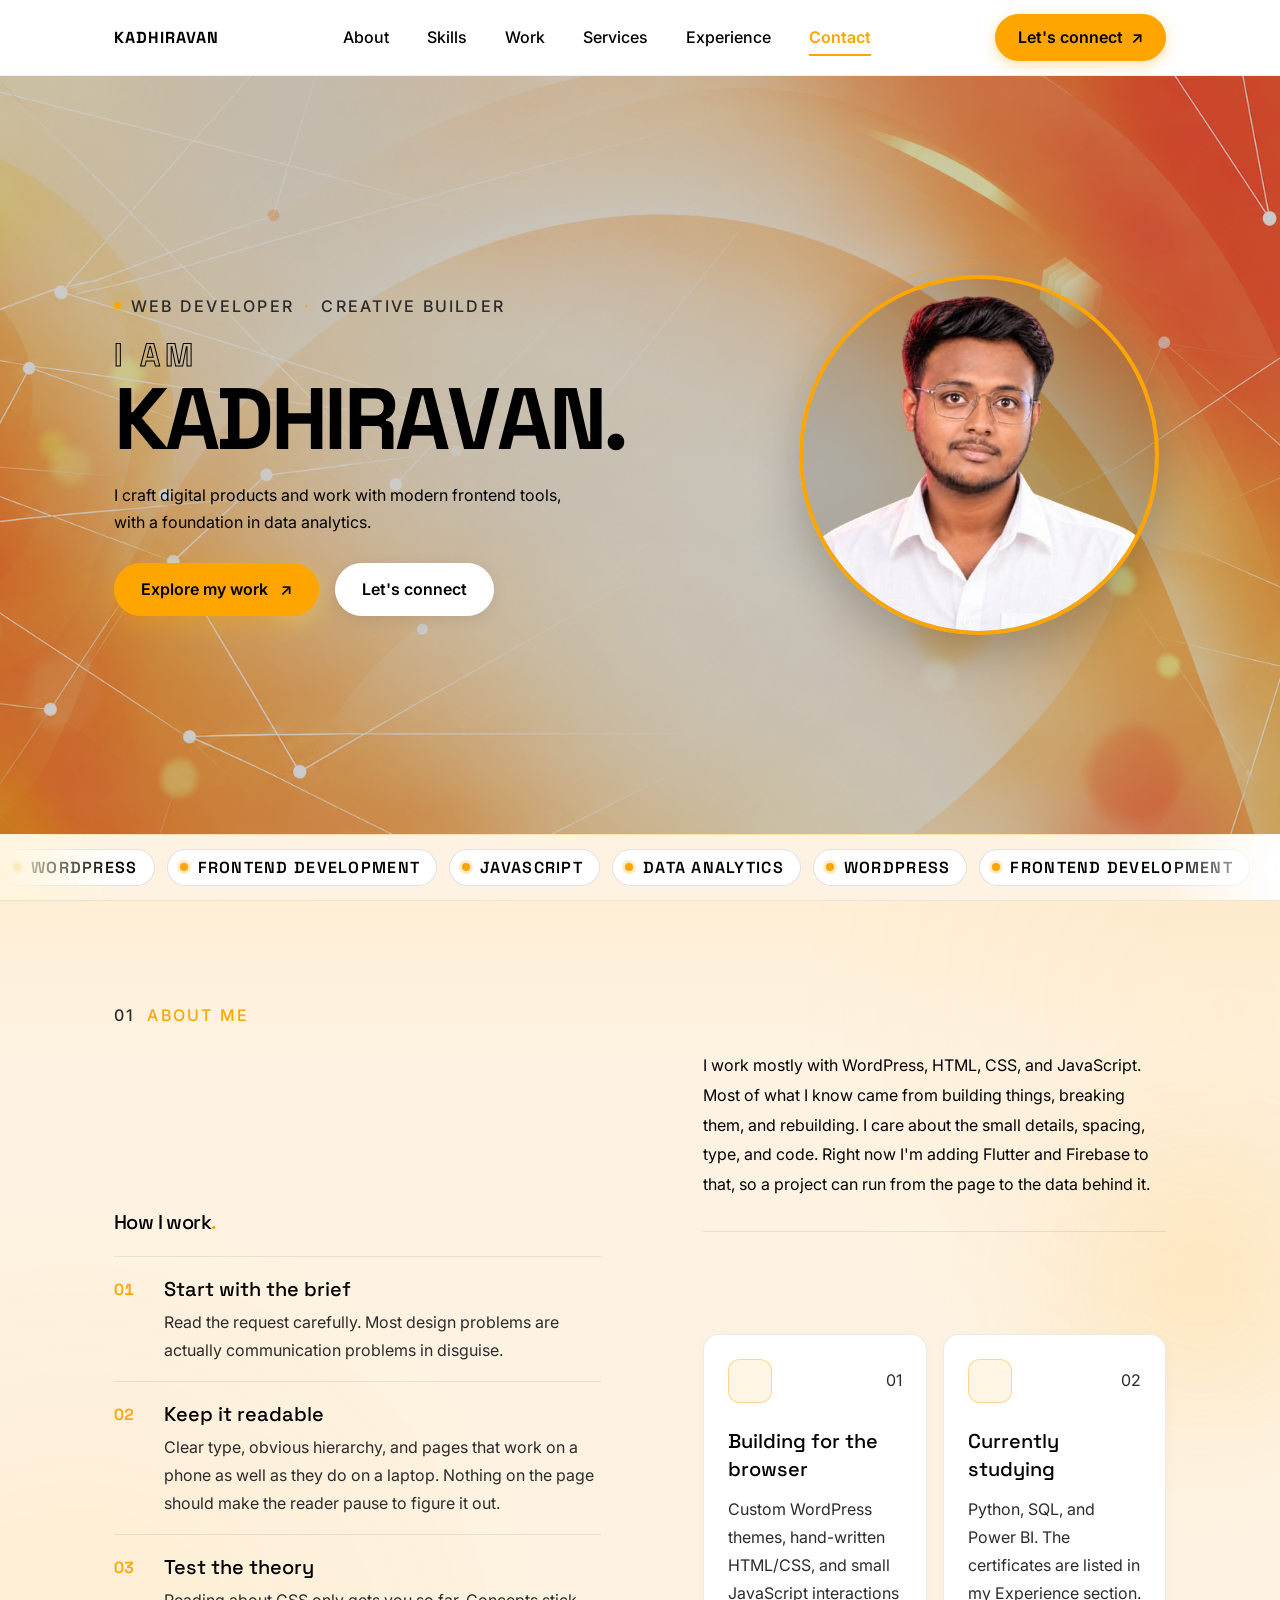
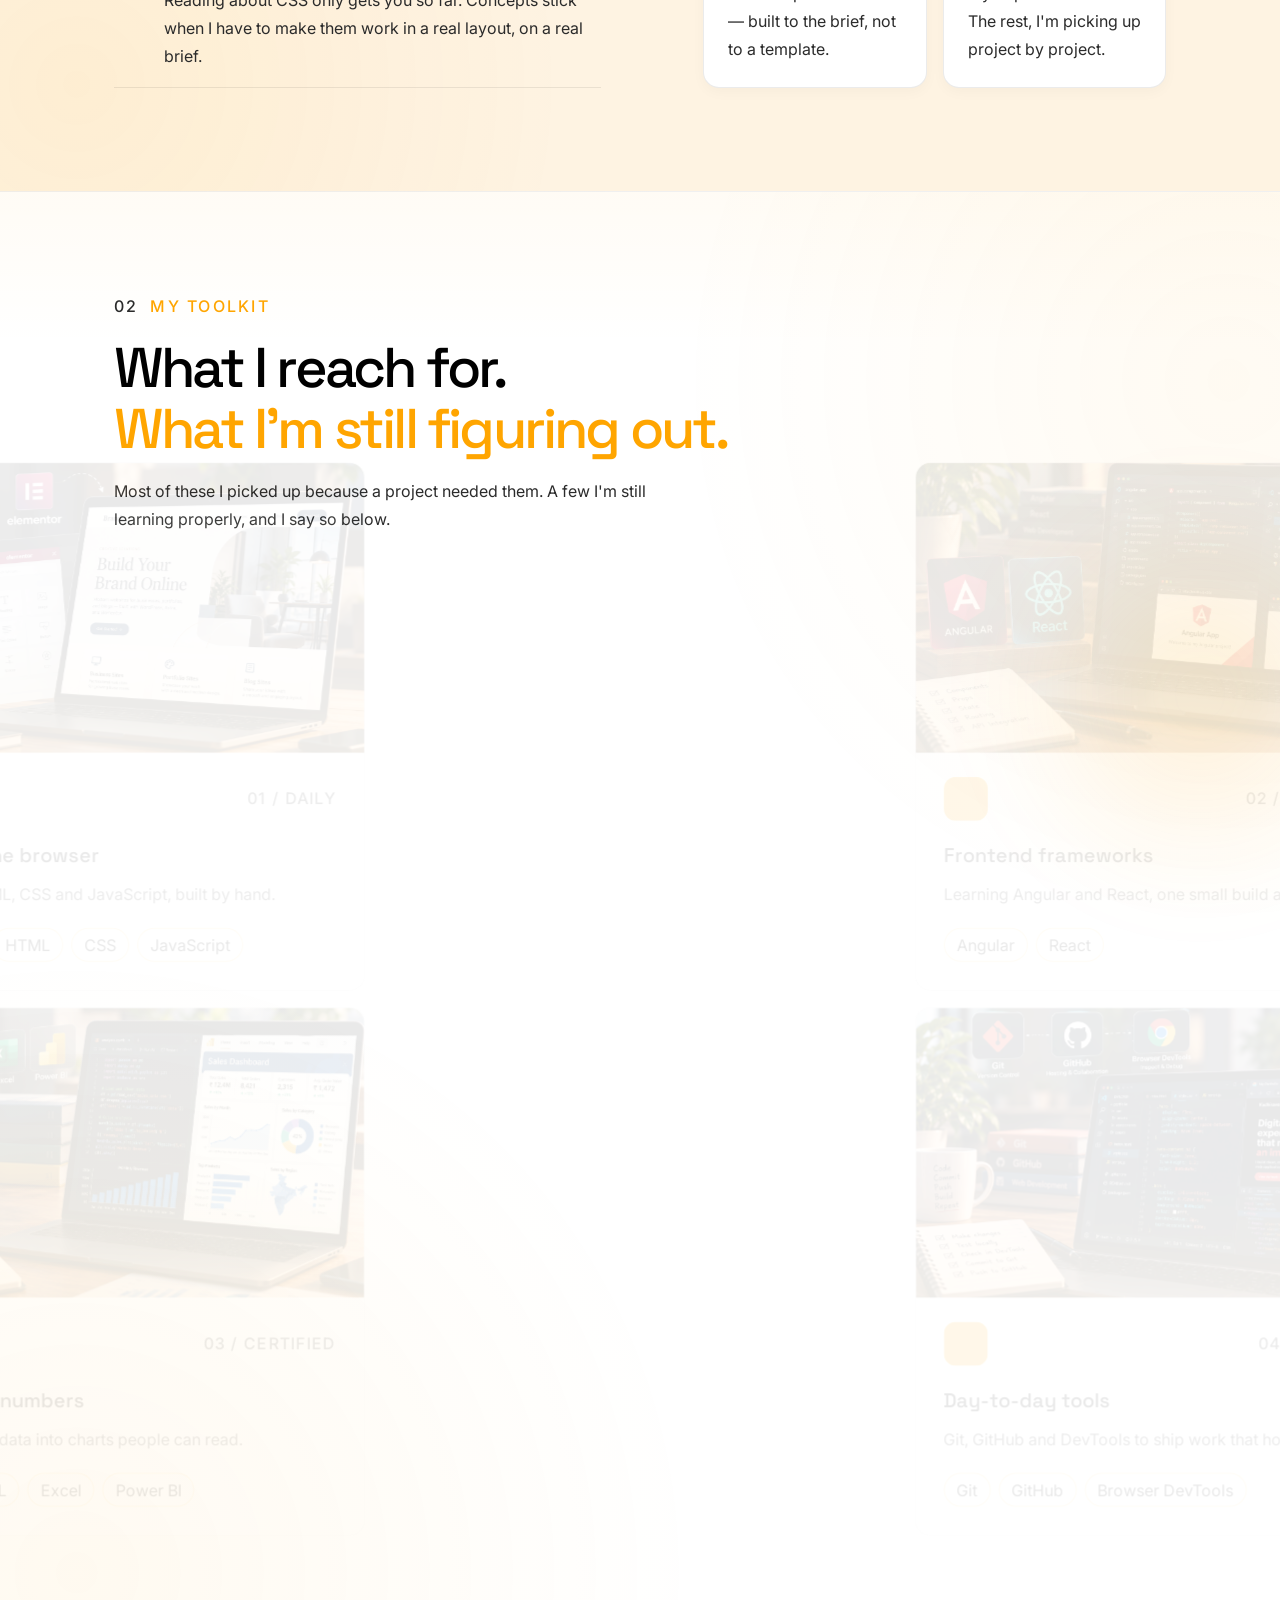
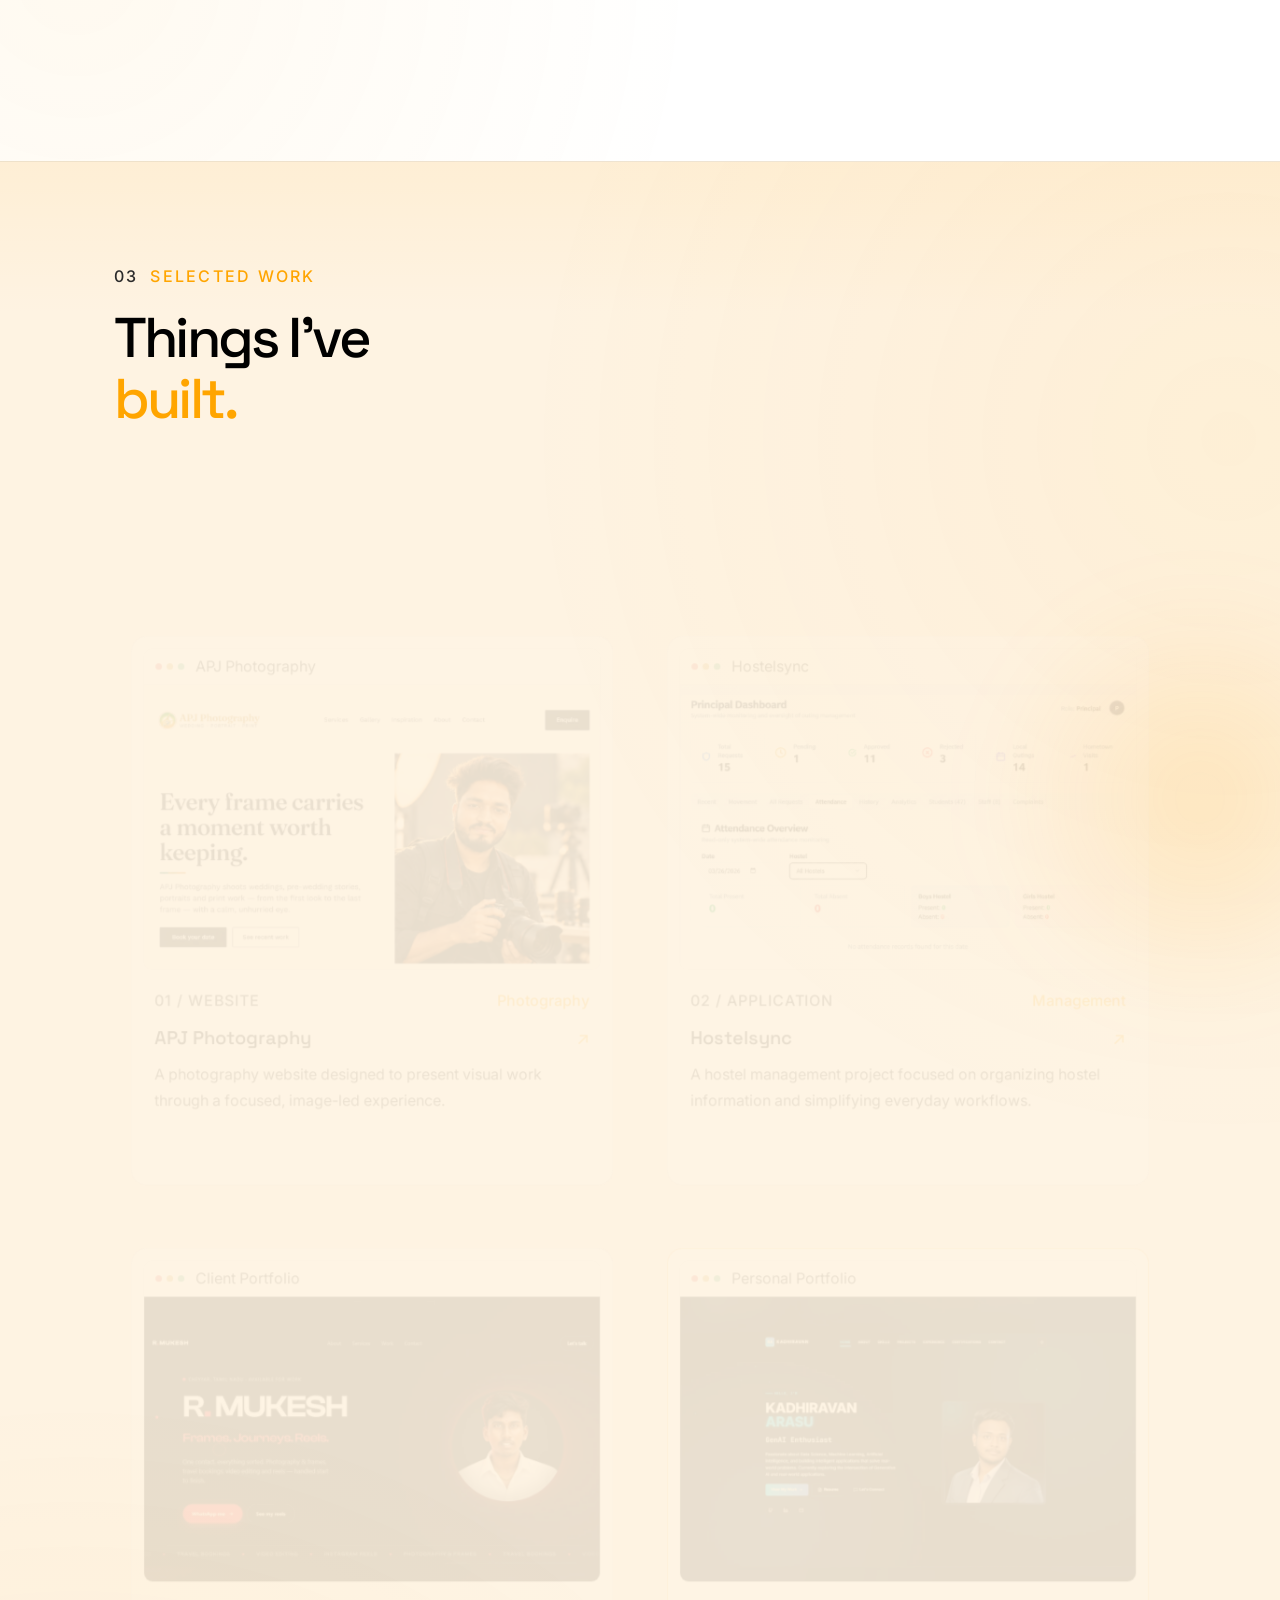
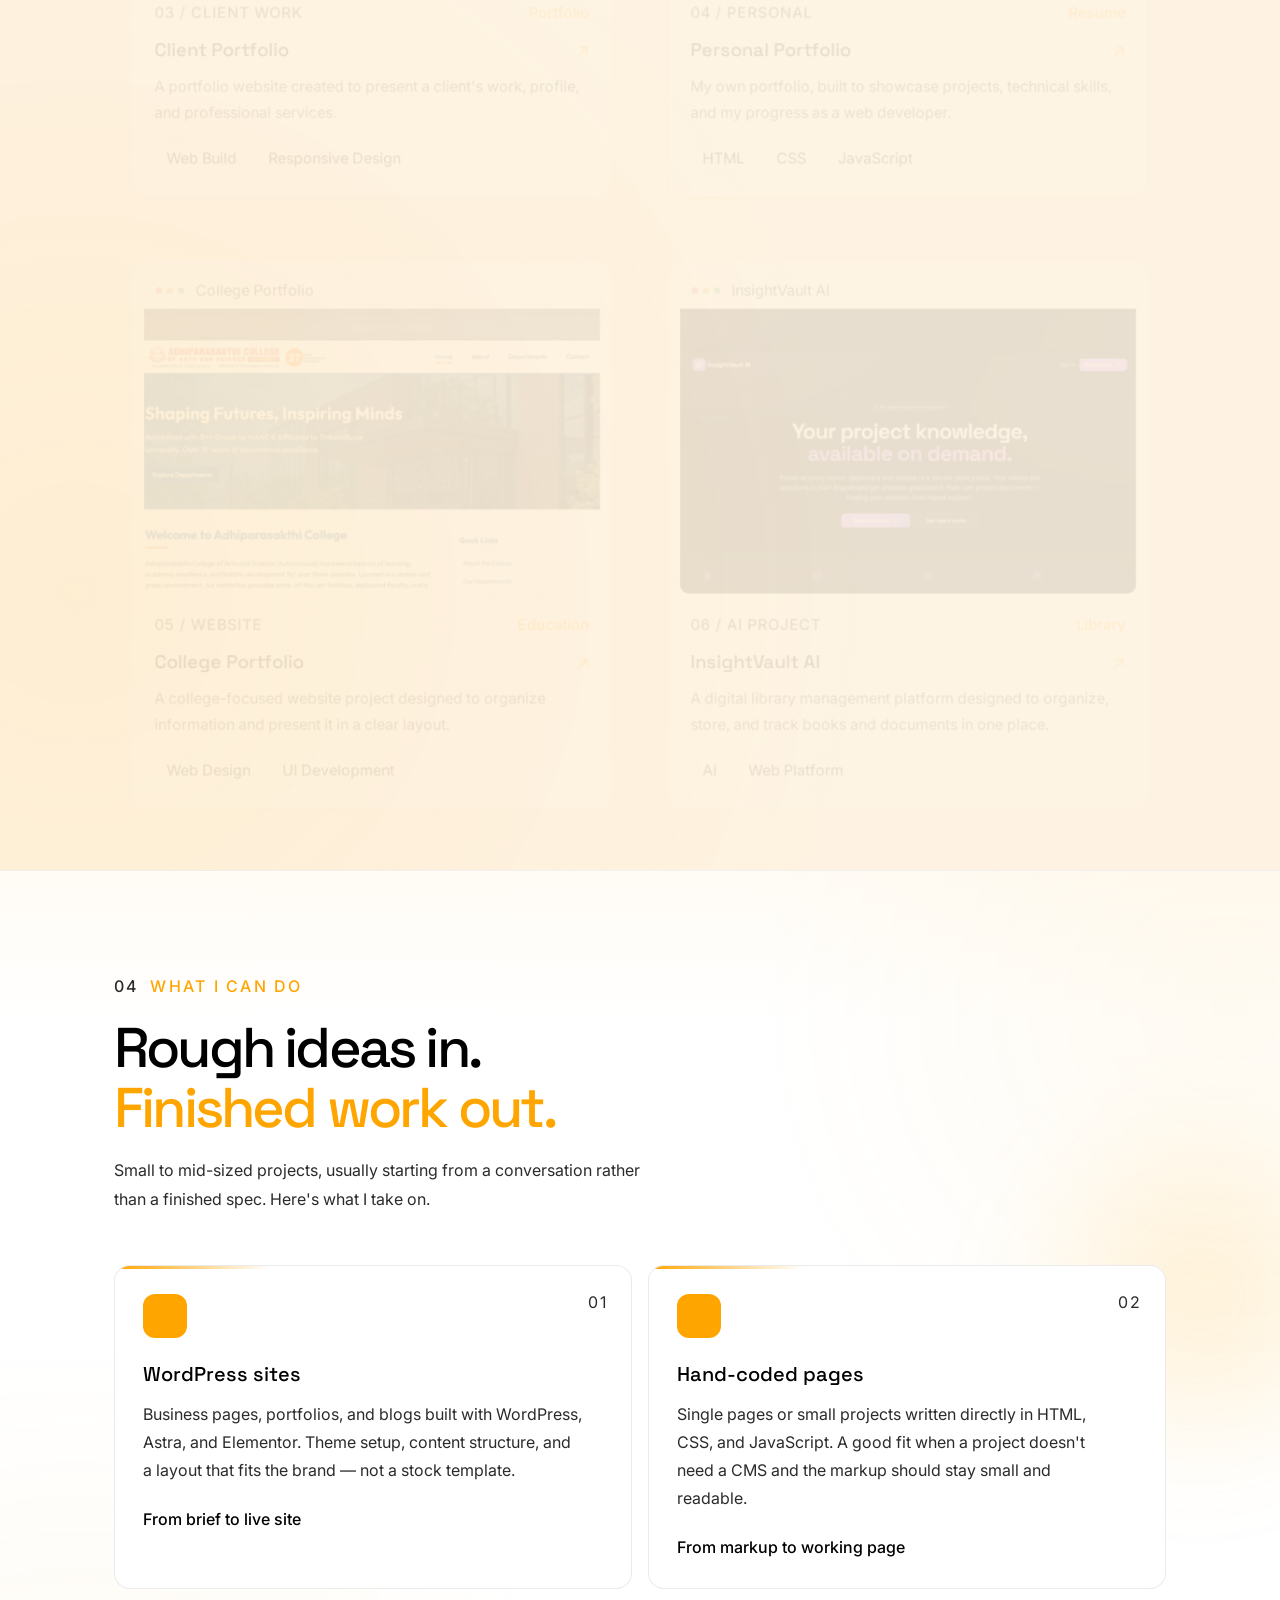
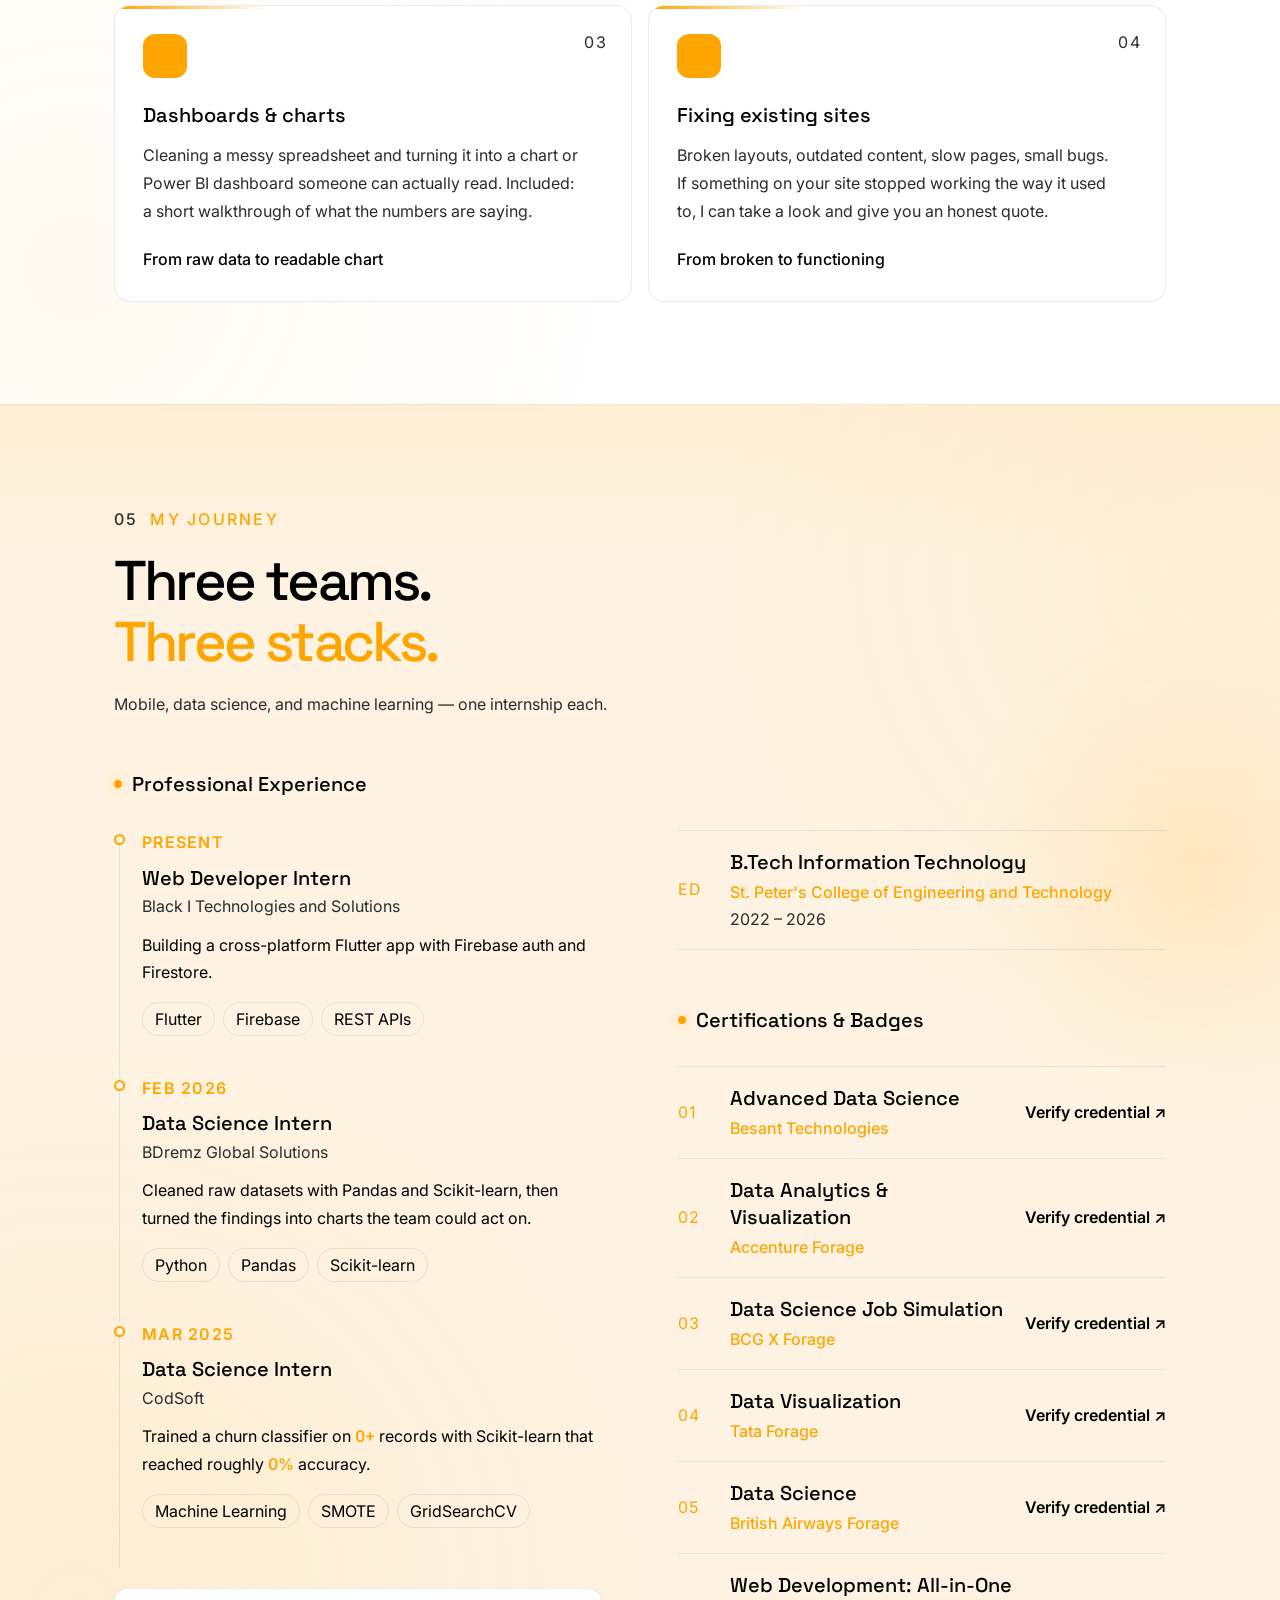
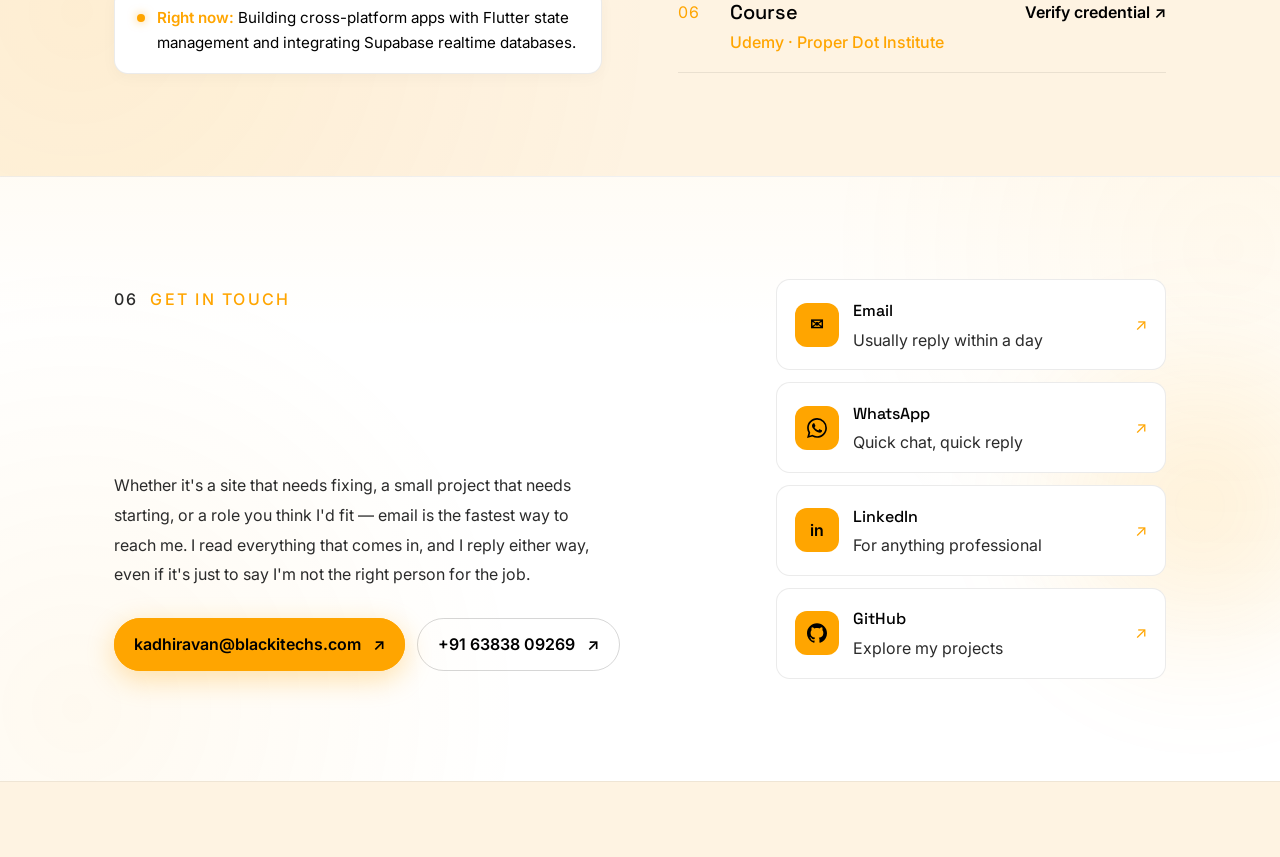
==== commit 9230bef2: "Refine hero banner typography, alignment, and spacing" ====
--- a/index.html
+++ b/index.html
@@ -132,9 +132,8 @@
           </p>
 
           <h1 class="hero-title hero-reveal" id="hero-title">
-            I AM
-            <span></span>
-            <span class="accent-text">KADHIRAVAN.</span>
+            <span class="hero-lead">I AM</span>
+            <span class="hero-name">KADHIRAVAN.</span>
           </h1>
 
           <p class="hero-description hero-reveal">
--- a/style.css
+++ b/style.css
@@ -216,7 +216,6 @@
 .contact-title span,
 .projects-title span,
 .about-title .accent-text,
-.hero-title .accent-text,
 .accent-text {
   display: block;
   color: var(--accent);      /* solid #FFA500 original orange */
@@ -456,34 +455,50 @@
 /* Mobile menu button (hidden on desktop) */
 .menu-toggle {
   display: none;
+  position: relative;
   width: 42px;
   height: 42px;
-  padding: 10px;
+  padding: 0;
   border: 1px solid rgba(0, 0, 0, 0.15);
   border-radius: 50%;
   background: transparent;
   cursor: pointer;
+  transition: border-color 200ms ease, background 200ms ease;
+}
+
+.menu-toggle:hover {
+  border-color: rgba(0, 0, 0, 0.3);
+  background: rgba(0, 0, 0, 0.04);
 }
 
 .menu-toggle span {
+  position: absolute;
+  left: 50%;
+  top: 50%;
   display: block;
-  width: 100%;
+  width: 18px;
   height: 2px;
-  margin-block: 5px;
   background: #000000;
-  transition: transform 220ms ease;
-}
-  margin-block: 5px;
-  background: var(--paper);
-  transition: transform 220ms ease;
-}
-
+  border-radius: 2px;
+  transition: transform 260ms cubic-bezier(0.2, 0.8, 0.2, 1);
+}
+
+/* Initial state: two clean parallel bars (=) */
+.menu-toggle span:first-child {
+  transform: translate(-50%, -4px);
+}
+
+.menu-toggle span:last-child {
+  transform: translate(-50%, 4px);
+}
+
+/* Expanded state: perfectly centered cross (X) */
 .menu-toggle[aria-expanded="true"] span:first-child {
-  transform: translateY(3.5px) rotate(45deg);
+  transform: translate(-50%, -50%) rotate(45deg);
 }
 
 .menu-toggle[aria-expanded="true"] span:last-child {
-  transform: translateY(-3.5px) rotate(-45deg);
+  transform: translate(-50%, -50%) rotate(-45deg);
 }
 
 
@@ -528,10 +543,10 @@
   position: relative;
   flex: 1;
   display: grid;
-  grid-template-columns: minmax(0, 1.3fr) minmax(0, 0.7fr);
-  align-items: center;
-  gap: clamp(20px, 4vw, 50px);
-  padding-block: clamp(1.5rem, 6vh, 4.5rem);   /* same space above and below the content */
+  grid-template-columns: minmax(0, 1.24fr) minmax(0, 0.76fr);
+  align-items: center;
+  gap: clamp(36px, 5.5vw, 72px);
+  padding-block: clamp(2rem, 5vh, 4rem);   /* balanced vertical centering */
 }
 
 .hero-content {
@@ -544,7 +559,7 @@
   align-items: center;
   flex-wrap: wrap;
   gap: 10px;
-  margin: 0 0 1.75rem;
+  margin: 0 0 1.25rem;
   color: var(--fg-muted);
   font-weight: 500;
   letter-spacing: 0.14em;
@@ -564,51 +579,74 @@
   color: var(--accent-fg);
 }
 
-/* Tier 1 — both lines at full size. "I AM" is outlined (quiet); the name is
-   solid accent (loud). Same solid / outline language as the marquee below. */
+/* Tier 1 — Editorial outline-vs-solid hierarchy:
+   "I AM" is outlined (hollow stroke, no fill) — quiet, airy lead-in.
+   "KADHIRAVAN." is solid black, bold — the commanding focal point.
+   Both elements share exact zeroed left margins and padding for flawless left alignment. */
 .hero-title {
   display: block;
   margin: 0;
+  padding: 0;
+  text-align: left;
   font-family: var(--font-heading);
+  text-transform: uppercase;
+}
+
+.hero-title .hero-lead,
+.hero-title .hero-name {
+  margin-left: 0;
+  padding-left: 0;
+  text-align: left;
+}
+
+.hero-title .hero-lead {
+  display: block;
+  margin: 0 0 0.25rem 0;
+  padding: 0;
+  font-size: clamp(1.35rem, 2.8vw, 2rem);
   font-weight: 700;
-  line-height: 0.95;
-  letter-spacing: -0.05em;
-  text-transform: uppercase;
+  letter-spacing: 0.16em;
+  line-height: 1.1;
   color: transparent;
-  -webkit-text-stroke: 1.5px var(--ink);
-}
-
+  -webkit-text-stroke: 1px #000000;
+}
+
+/* Fallback for browsers without text-stroke */
 @supports not (-webkit-text-stroke: 1px red) {
-  .hero-title { color: var(--fg-muted); }
-}
-
-.hero-title span {
+  .hero-title .hero-lead {
+    color: rgba(0, 0, 0, 0.35);
+    -webkit-text-stroke: 0;
+  }
+}
+
+.hero-title .hero-name,
+.hero-title .accent-text {
   display: block;
-}
-
-.hero-title span:empty {
-  display: none;
-}
-
-.hero-title .accent-text {
-  color: var(--accent);
+  margin: 0;
+  padding: 0;
+  font-size: clamp(1.95rem, 6.8vw, 5.45rem);
+  font-weight: 700;
+  line-height: 0.96;
+  letter-spacing: -0.04em;
+  color: #000000;
   -webkit-text-stroke: 0;
   text-shadow: none;
+  white-space: nowrap;
 }
 
 .hero-description {
-  max-width: 500px;
-  margin-top: 1.75rem;
+  max-width: 480px;
+  margin-top: 1.35rem;
   color: var(--fg);
-  line-height: 1.8;
+  line-height: 1.7;
 }
 
 .hero-actions {
   display: flex;
   flex-wrap: wrap;
   align-items: center;
-  gap: 14px;
-  margin-top: 2rem;
+  gap: 16px;
+  margin-top: 1.65rem;
 }
 
 .button {
@@ -617,7 +655,7 @@
   align-items: center;
   justify-content: center;
   gap: 12px;
-  padding: 13px 24px;
+  padding: 13px 26px;
   border: 1px solid transparent;
   border-radius: 999px;
   font-weight: 600;
@@ -633,12 +671,14 @@
 }
 
 .button-primary {
+  border-color: var(--accent);
   background: var(--accent);
   color: var(--on-accent);
   box-shadow: 0 8px 28px rgba(var(--accent-rgb), 0.32);
 }
 
 .button-primary:hover {
+  border-color: var(--accent);
   background: var(--accent);
   box-shadow: 0 10px 34px rgba(var(--accent-rgb), 0.45);
 }
@@ -704,14 +744,15 @@
   object-position: center 20%;
 }
 
-/* Ring hugging the photo: a faint full circle plus a bright arc that sweeps around it */
+/* Outer ring: whisper-quiet subtle framing so the inner orange border remains the primary frame */
 .portrait-orbit {
   position: absolute;
-  inset: -16px;
+  inset: -12px;
   z-index: 0;
   border-radius: 50%;
-  border: 1px solid color-mix(in srgb, var(--accent) 35%, transparent);
-  animation: orbit-spin 6s linear infinite;
+  border: 1px solid rgba(var(--accent-rgb), 0.16);
+  opacity: 0.35;
+  animation: orbit-spin 8s linear infinite;
 }
 
 .portrait-orbit::before {
@@ -719,8 +760,8 @@
   position: absolute;
   inset: -2px;
   border-radius: 50%;
-  padding: 2px;
-  background: conic-gradient(from 0deg, transparent 0 62%, var(--accent) 100%);
+  padding: 1.5px;
+  background: conic-gradient(from 0deg, transparent 0 72%, rgba(var(--accent-rgb), 0.75) 100%);
   -webkit-mask:
     linear-gradient(#000 0 0) content-box,
     linear-gradient(#000 0 0);
@@ -2344,7 +2385,7 @@
   }
 
   .menu-toggle {
-    display: block;
+    display: inline-flex;
     margin-left: auto;
   }
 
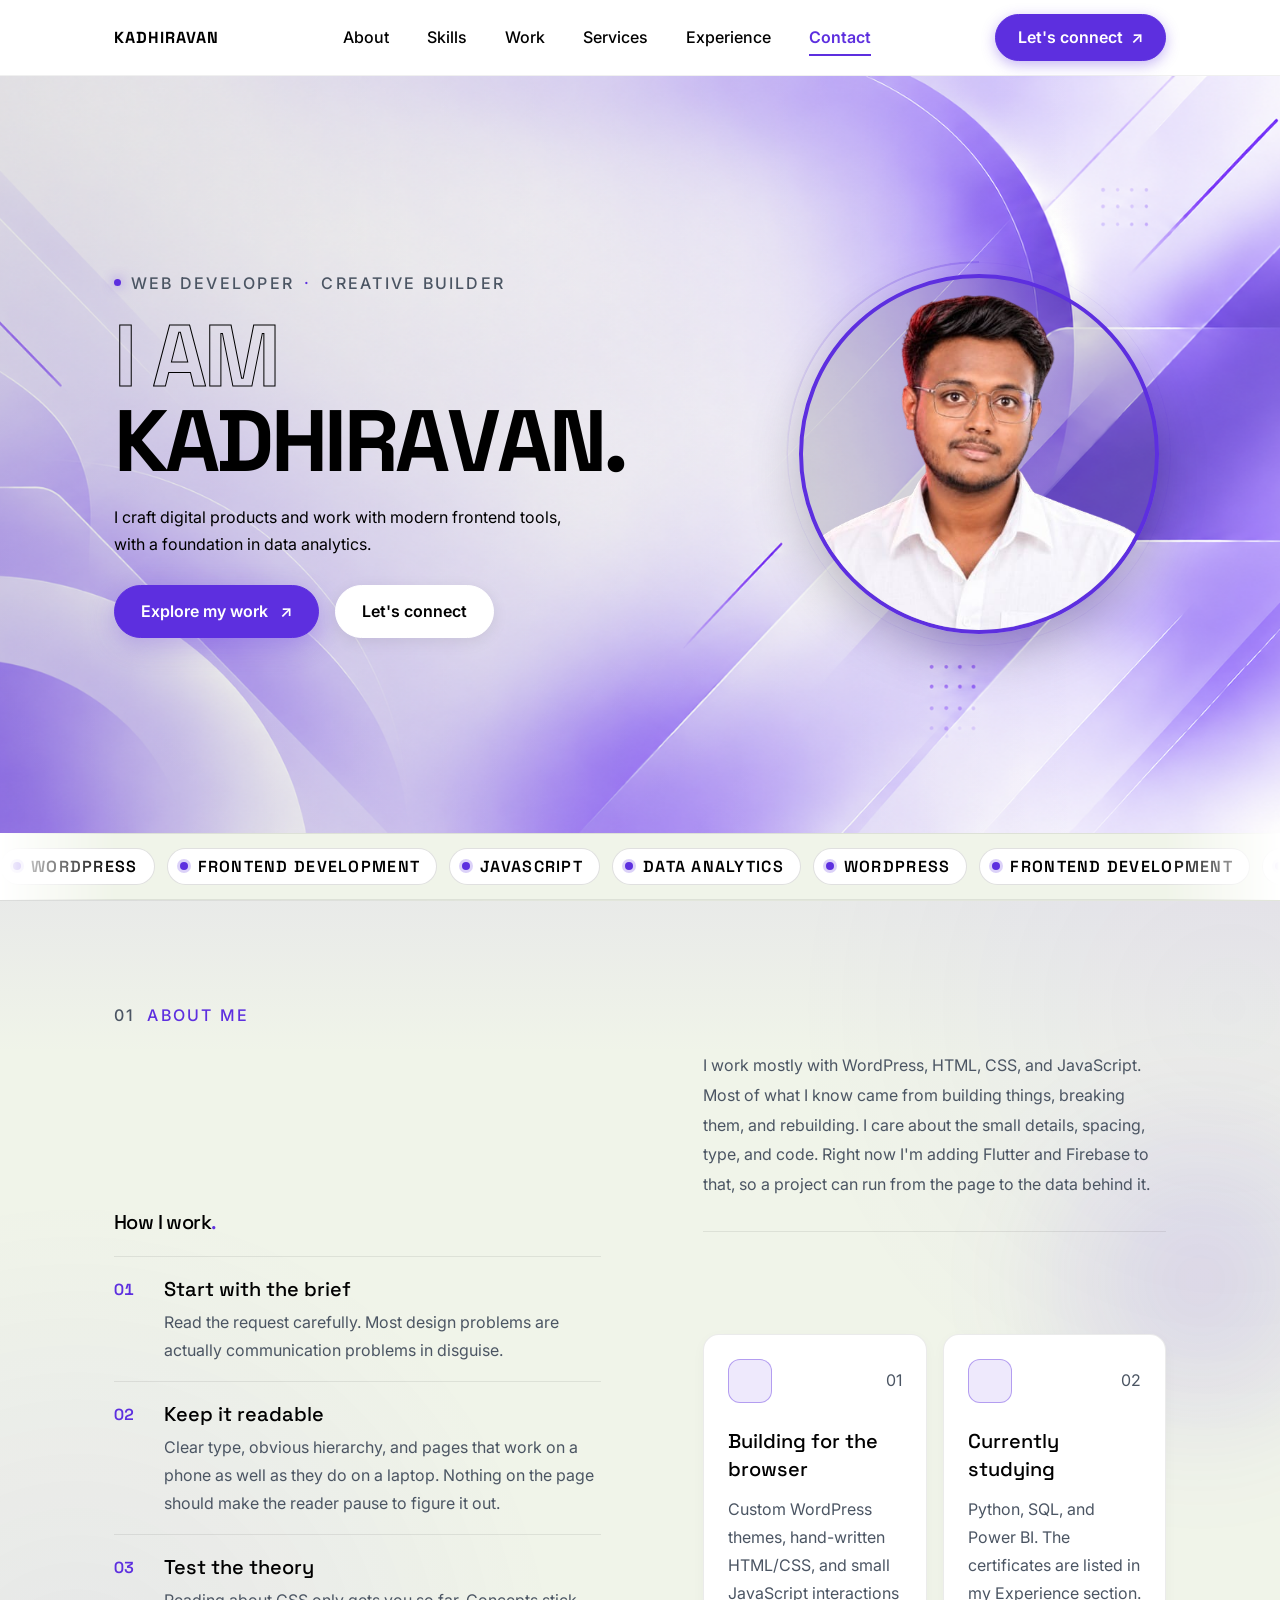
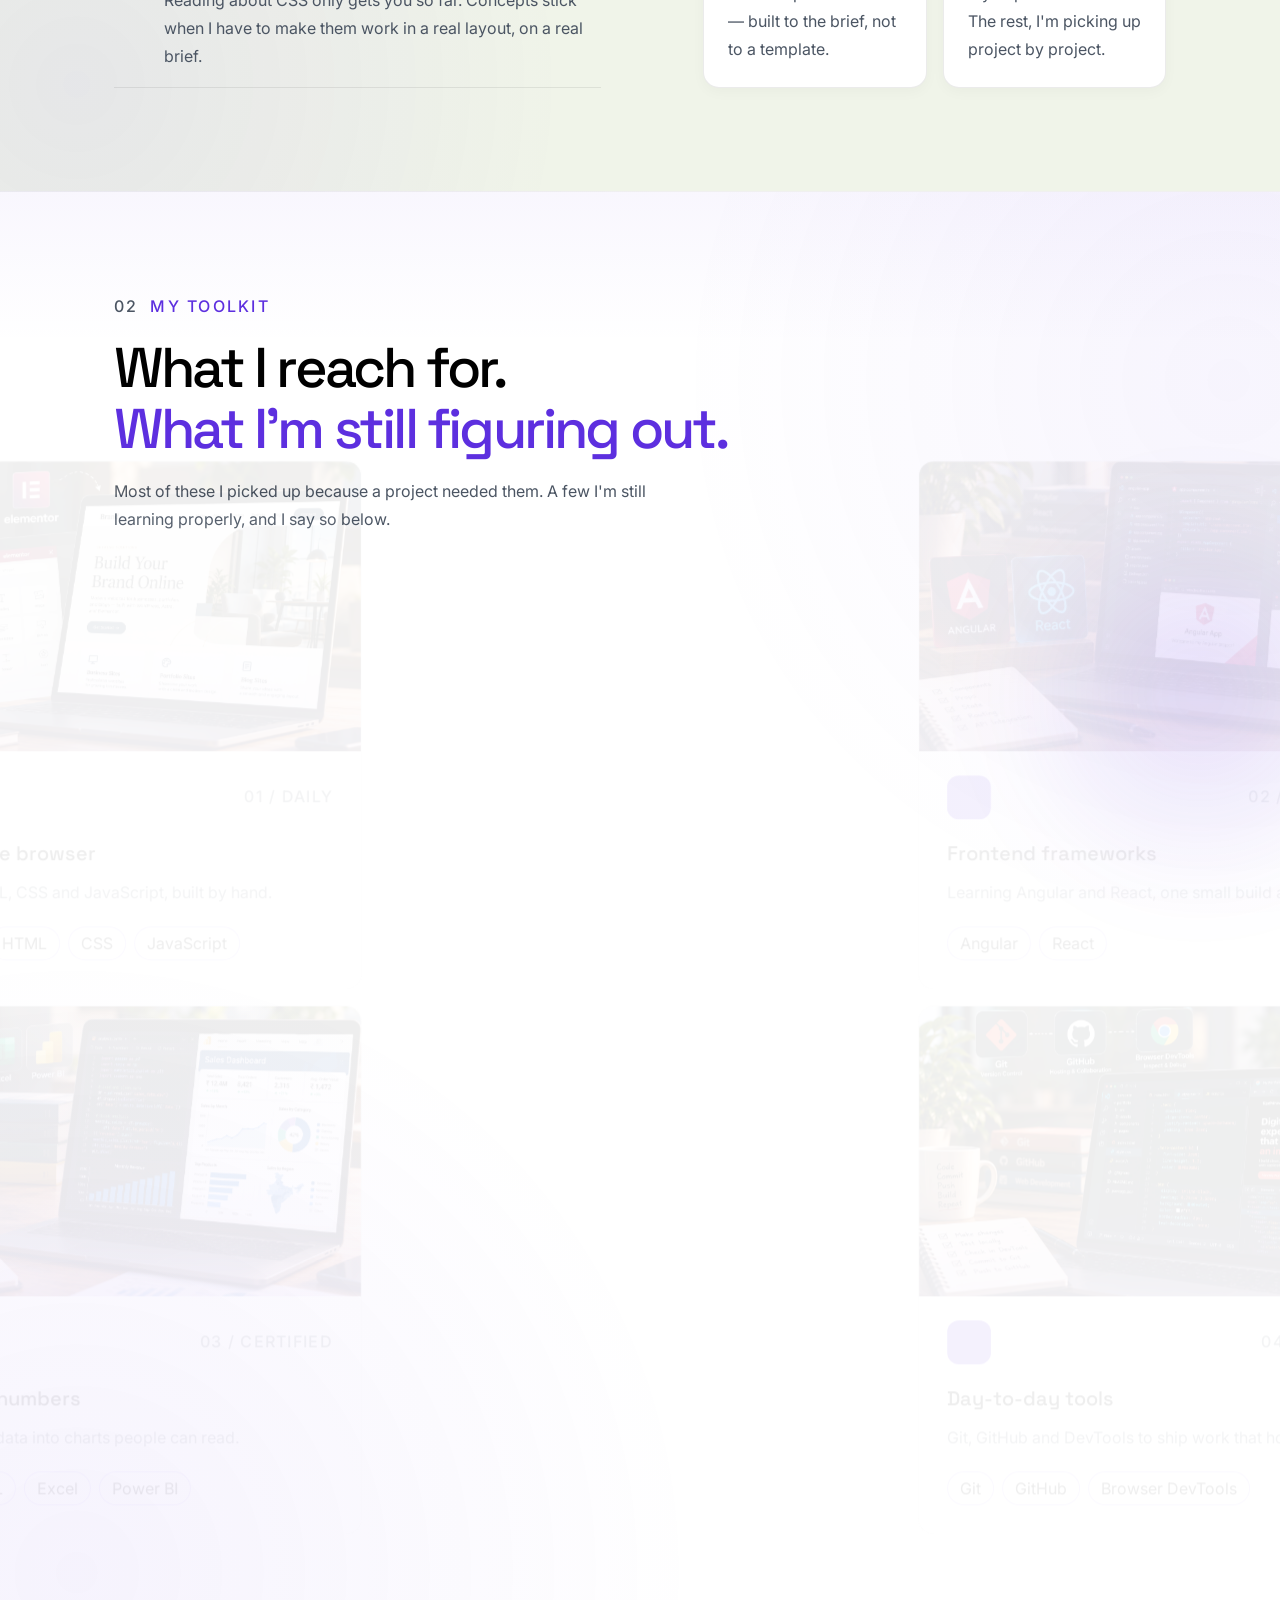
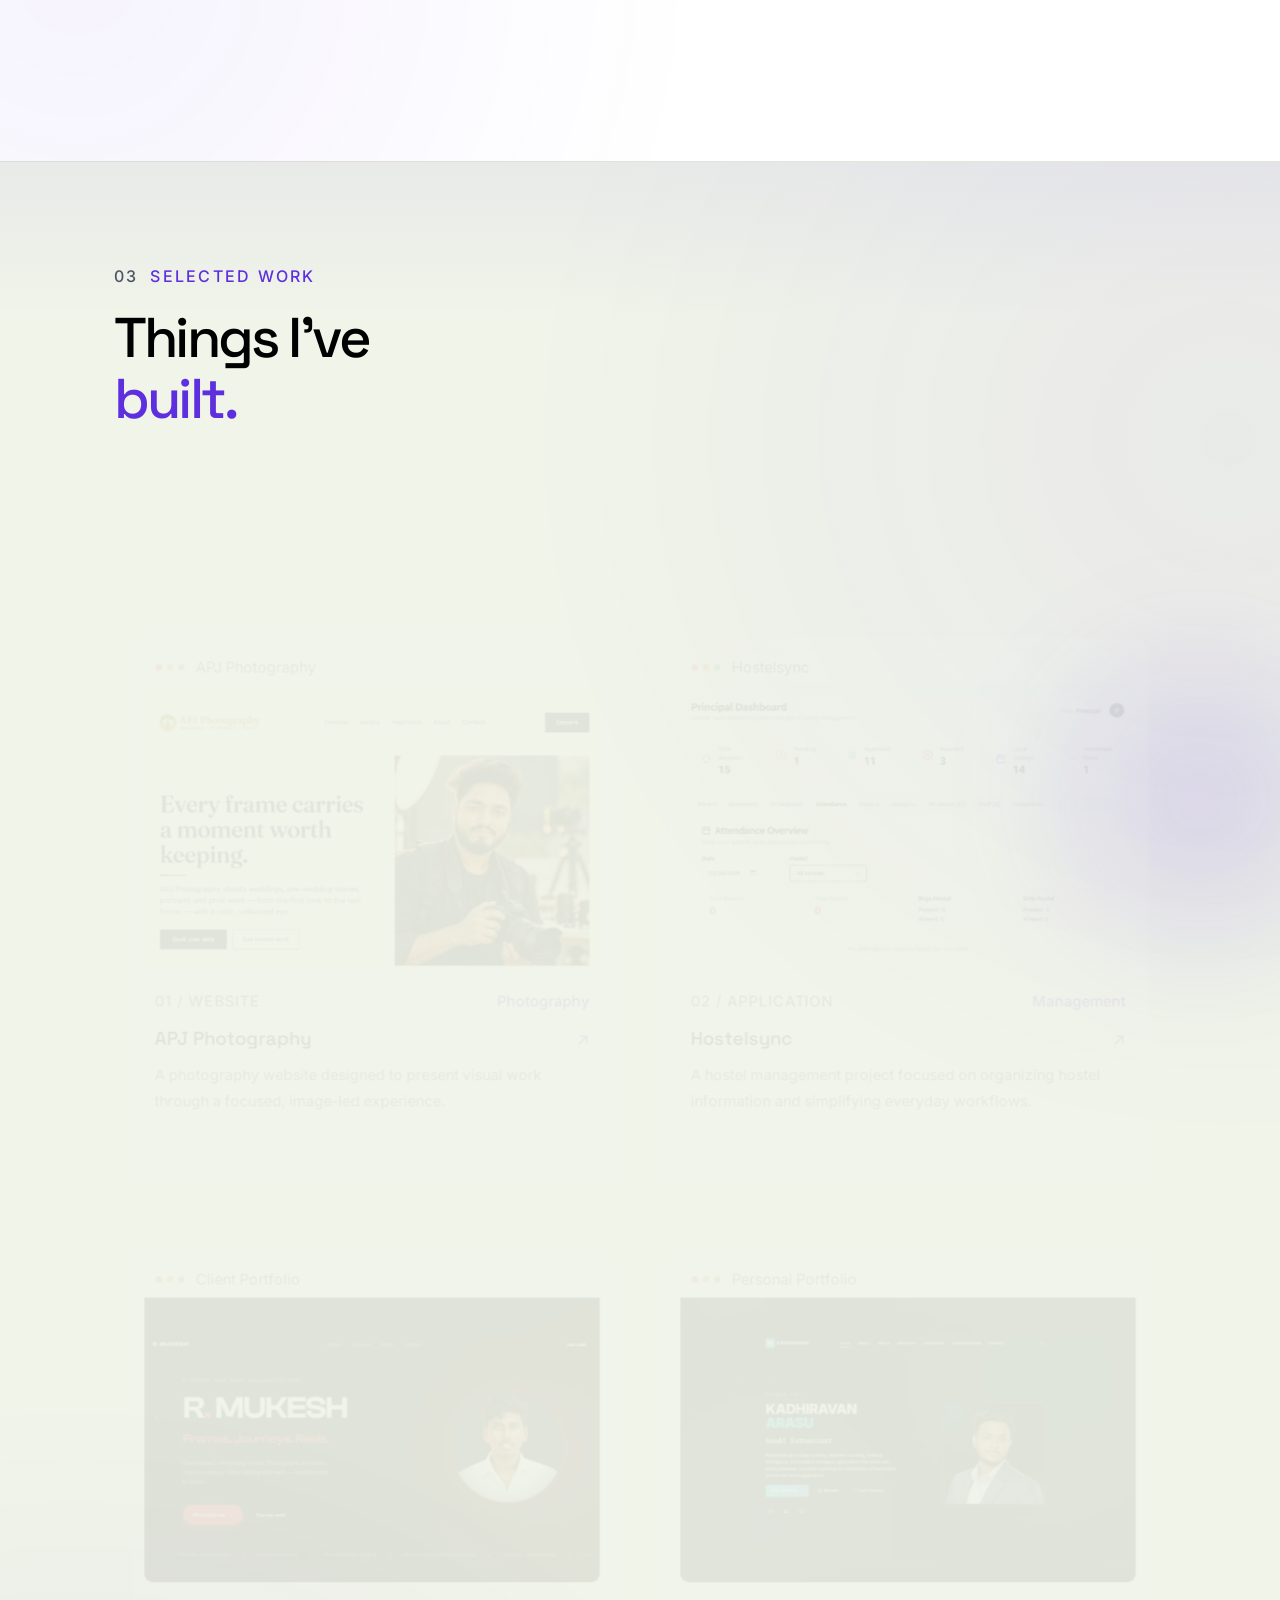
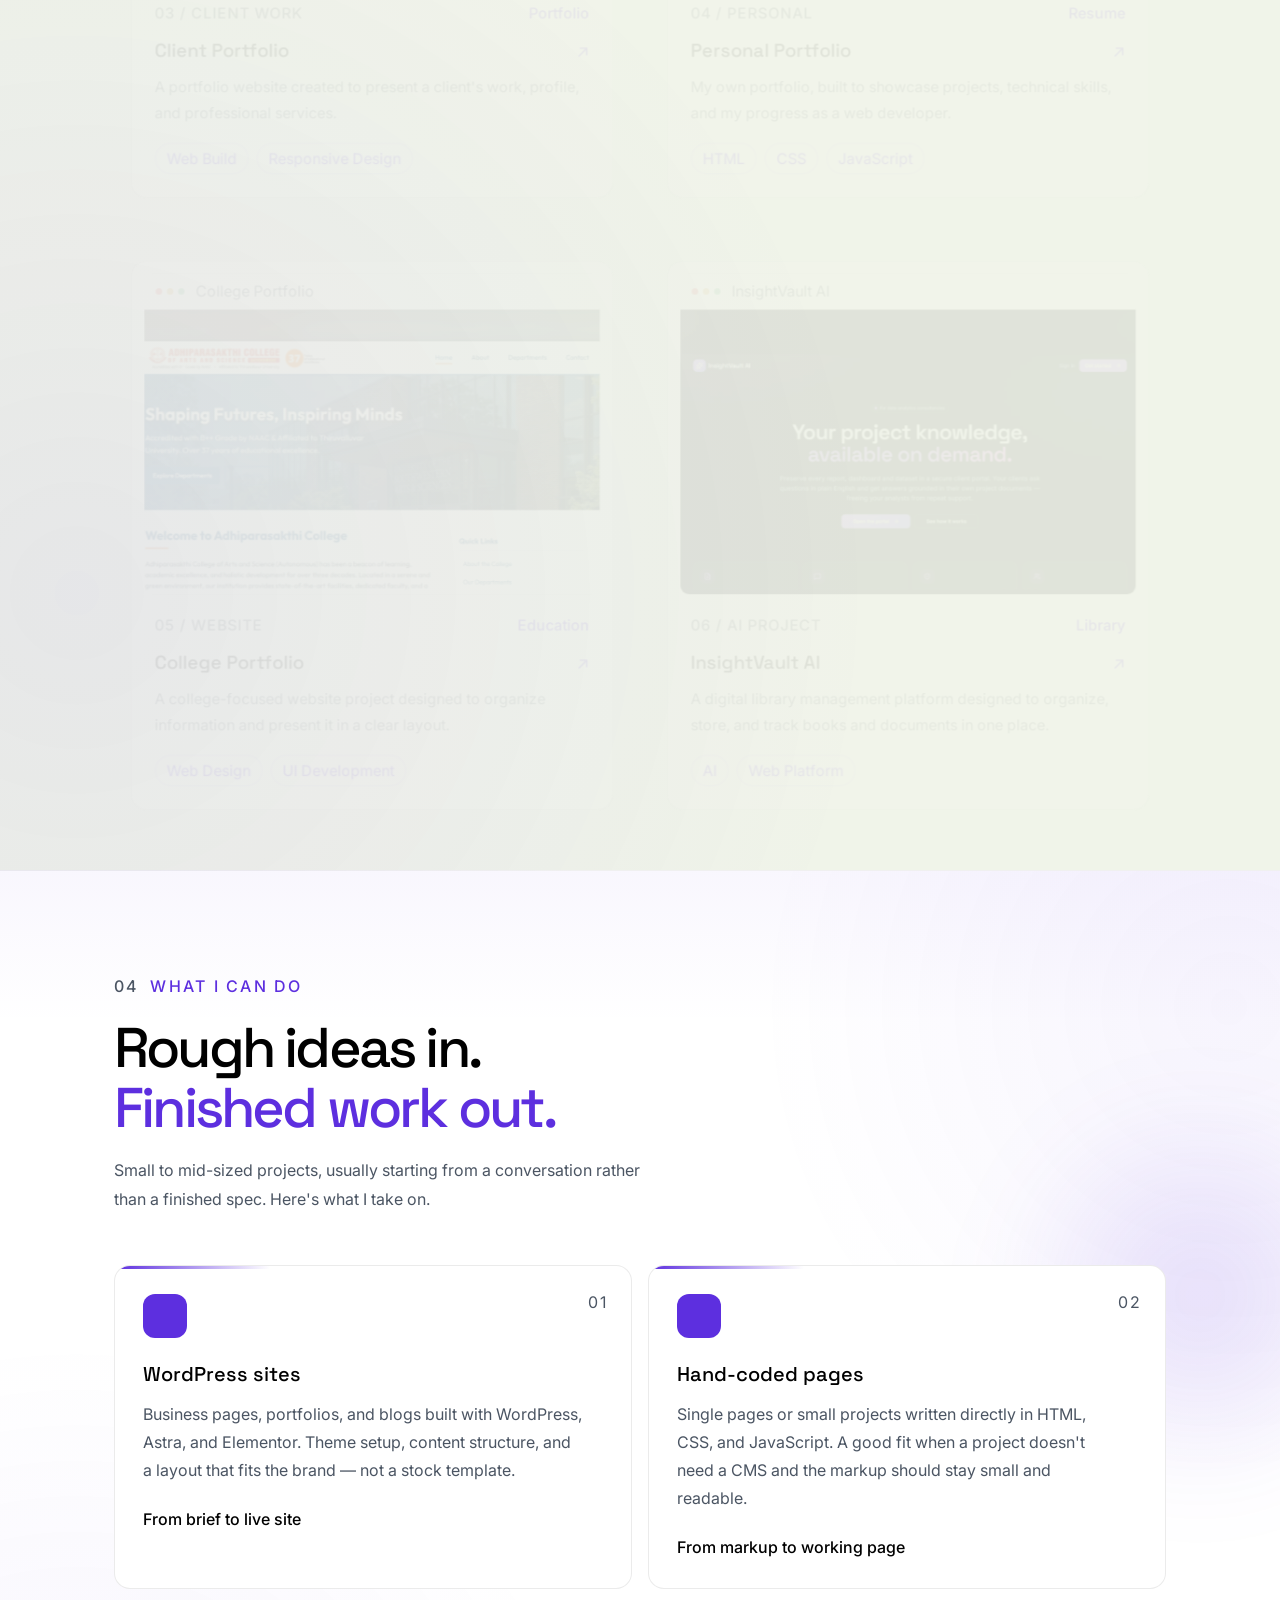
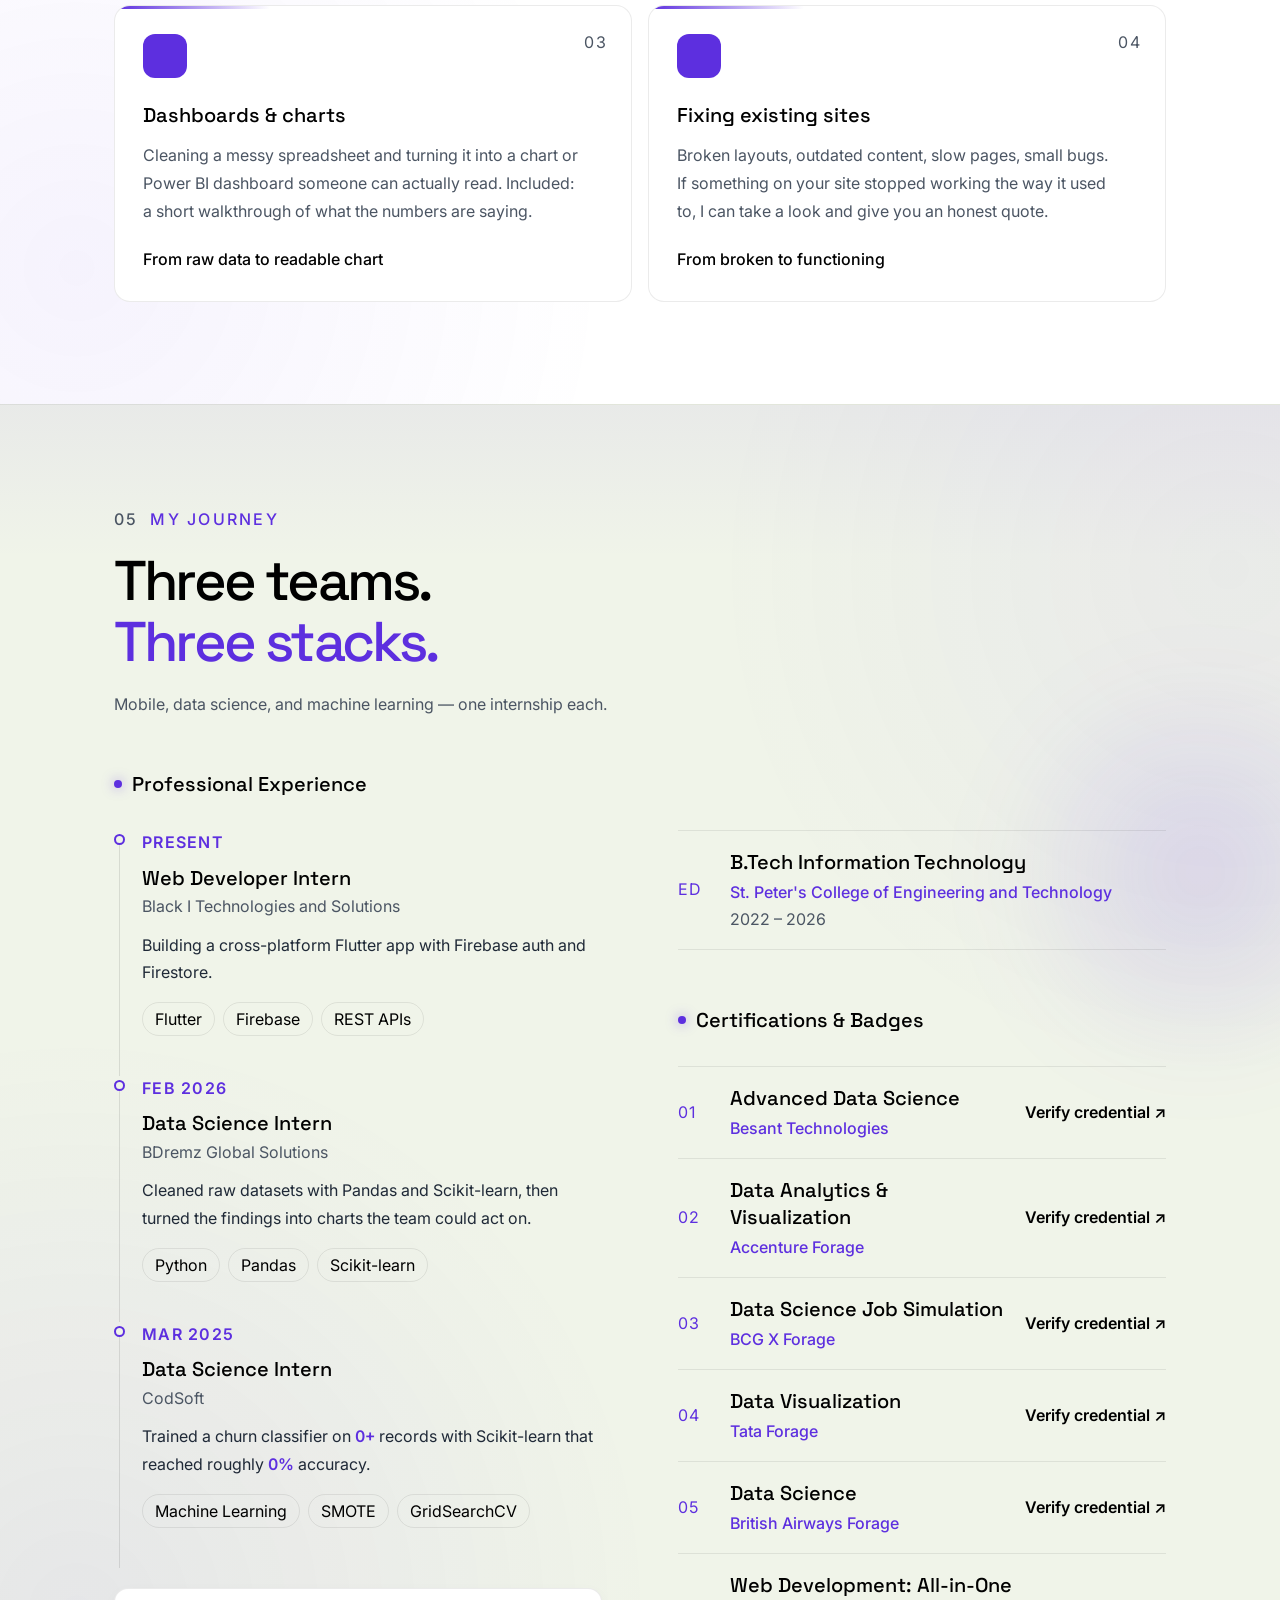
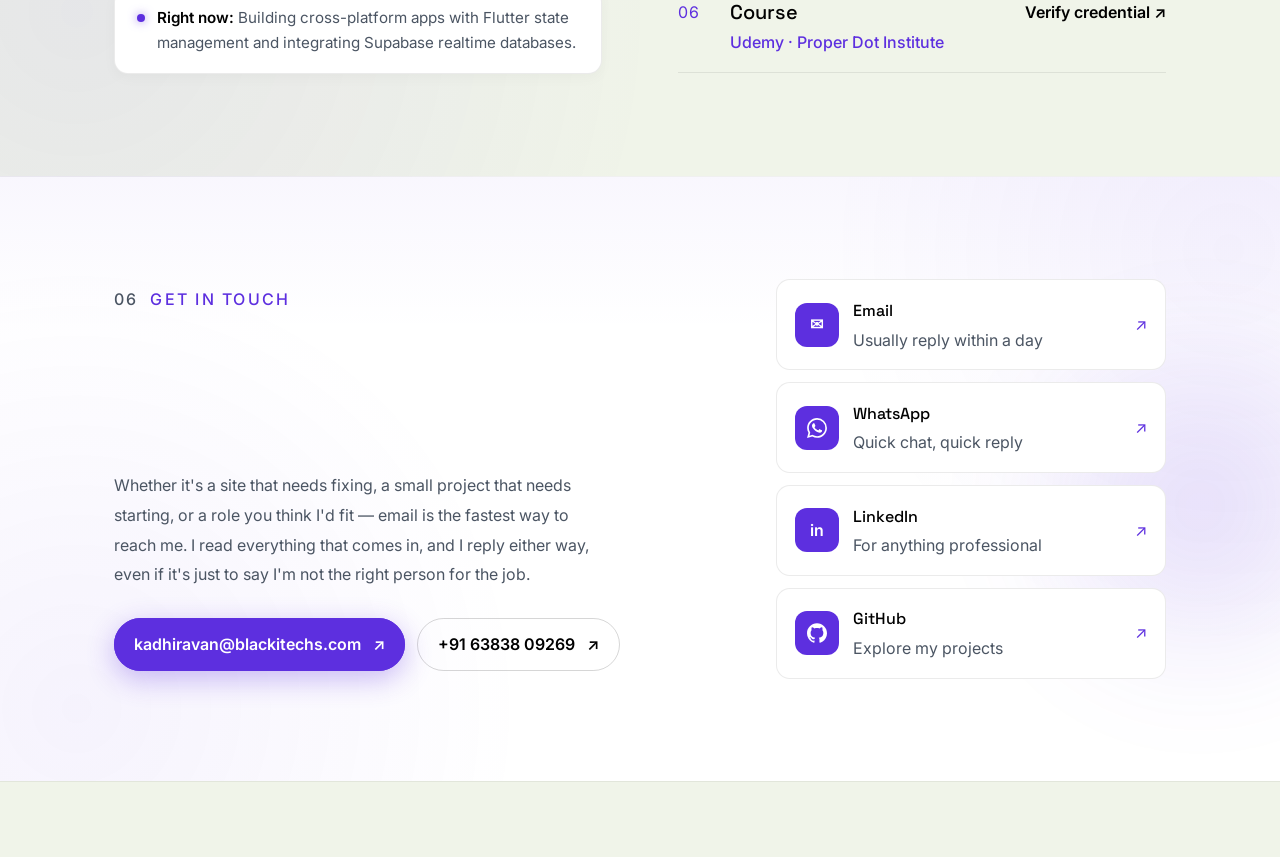
==== commit 5aa068d2: "Rebrand website to purple (#5D2FDF) palette with #F0F4E9 alternate sections and white CTA text" ====
--- a/index.html
+++ b/index.html
@@ -9,7 +9,7 @@
     content="Kadhiravan — website developer building thoughtful digital experiences."
   >
 
-  <meta name="theme-color" content="#FFA500">
+  <meta name="theme-color" content="#5D2FDF">
 
   <title>Kadhiravan | Website Developer</title>
 
--- a/style.css
+++ b/style.css
@@ -25,34 +25,51 @@
    01. DESIGN TOKENS AND SECTION THEMES
 ============================================================ */
 :root {
-  /* ---------- PALETTE: the one place the whole site's colour lives ----------
-     Pure white + #FEF3E2 tint alternating rhythm. Pure black for text.
-     #FFA500 is the single solid brand accent hue. */
+  /* ---------- PALETTE: Purple Rebrand & Section System ----------
+     Primary brand accent: #5D2FDF (modern tech purple).
+     Alternate section palette: #F0F4E9 (soft sage / mint cream neutral).
+     Primary sections: Pure White #FFFFFF.
+     Text: Pure black on white & #F0F4E9 sections with #5D2FDF accents. */
   --ink-rgb: 0, 0, 0;                 /* pure black */
   --paper: #FFFFFF;                   /* pure white */
 
-  --accent-rgb: 255, 165, 0;          /* orange #FFA500 — the one true accent */
-  --sun-rgb: 255, 197, 61;            /* supporting sun */
-  --teal-rgb: 20, 184, 166;
-  --violet-rgb: 124, 108, 255;
+  /* Primary brand purple tokens */
+  --brand-purple: #5D2FDF;
+  --brand-purple-rgb: 93, 47, 223;
+  --accent-rgb: 93, 47, 223;          /* brand purple #5D2FDF */
+  --sun-rgb: 167, 139, 250;            /* soft lavender */
+  --teal-rgb: 124, 58, 237;            /* deep vibrant violet */
+  --violet-rgb: 192, 132, 252;         /* luminous lilac */
   --mail-rgb: 234, 67, 53;
   --linkedin-rgb: 10, 102, 194;
 
-  /* Orange tint — subtle warm section background (#FEF3E2) */
-  --orange-tint-1: #FEF3E2;           /* subtle warm tint, just distinct from pure white */
-  --orange-tint-2: #FEF3E2;
-  --orange-tint-3: #FEF3E2;
-  --orange-tint-4: #FEF3E2;
-  --orange-tint-5: #FAC571;
+  /* Purple tints & alternate section palette (#F0F4E9) */
+  --purple-tint-1: #F0F4E9;           /* alternate section base */
+  --purple-tint-2: #F0F4E9;
+  --purple-tint-3: #F0F4E9;
+  --purple-tint-4: #F0F4E9;
+  --purple-tint-5: #A78BFA;           /* luminous companion purple */
+  --purple-subtle: #F5F3FF;           /* ultra-soft lavender wash for badges/chips */
+  --purple-glow: rgba(93, 47, 223, 0.28);
+
+  /* Alternate section tokens */
+  --alt-section-bg: #F0F4E9;
+  --alt-section-fg: #000000;
+  --alt-section-muted: #4B5563;
+  --alt-accent-fg: #5D2FDF;           /* brand purple accent on #F0F4E9 */
+  --alt-accent-display: #5D2FDF;      /* brand purple title highlight on #F0F4E9 */
+  --alt-line: rgba(0, 0, 0, 0.08);
 
   --ink: #000000;
-  --accent: #FFA500;                  /* solid #FFA500 — never a gradient */
-  --accent-strong: #FFA500;           /* exact #FFA500 (RGB 255, 165, 0) only */
-  --accent-ink: #FFA500;              /* original orange */
-  --accent-display: #FFA500;          /* original orange */
-  --accent-fg: #FFA500;
+  --accent: #5D2FDF;                  /* primary brand purple #5D2FDF */
+  --accent-strong: #4B24B8;           /* deeper purple for active/press/hover */
+  --accent-hover: #4D23C2;            /* rich hover state */
+  --accent-light: #7952F5;            /* vibrant mid-light purple */
+  --accent-ink: #5D2FDF;
+  --accent-display: #5D2FDF;
+  --accent-fg: #5D2FDF;
   --sun: rgb(var(--sun-rgb));
-  --on-accent: #000000;               /* pure black on orange buttons/badges */
+  --on-accent: #FFFFFF;               /* pure white on #5D2FDF for WCAG AAA 7.2:1 contrast */
   --dark-muted: #666666;
 
   --font-heading: "Space Grotesk", sans-serif;
@@ -78,27 +95,28 @@
 .theme-light {
   --bg: #FFFFFF;
   --fg: #000000;
-  --fg-muted: #2b2b2b;
+  --fg-muted: #4B5563;
   --card: #FFFFFF;
-  --card-hover: #FFFFFF;              /* Pure white — no warm orange hover on cards */
+  --card-hover: #FFFFFF;
   --line: rgba(0, 0, 0, 0.08);
   --line-strong: rgba(0, 0, 0, 0.16);
-  --accent-fg: #FFA500;
+  --accent-fg: #5D2FDF;
   --edge: rgba(var(--accent-rgb), 0.04);
   --shadow: 0 16px 36px rgba(0, 0, 0, 0.05);
 }
 
-/* MID sections (about, projects, experience, footer) — #FEF3E2 TINT */
+/* MID sections (about, projects, experience, footer) — #F0F4E9 ALTERNATE */
 .theme-mid {
-  --bg: #FEF3E2;
+  --bg: #F0F4E9;
   --fg: #000000;
-  --fg-muted: #2b2b2b;
+  --fg-muted: #4B5563;
   --card: #FFFFFF;
-  --card-hover: #FFFFFF;              /* Pure white — no warm orange hover on cards */
+  --card-hover: #FFFFFF;
   --line: rgba(0, 0, 0, 0.08);
   --line-strong: rgba(0, 0, 0, 0.16);
-  --accent-fg: #FFA500;
-  --edge: rgba(var(--accent-rgb), 0.06);
+  --accent-fg: #5D2FDF;
+  --accent-display: #5D2FDF;
+  --edge: rgba(var(--accent-rgb), 0.05);
   --shadow: 0 16px 36px rgba(0, 0, 0, 0.05);
 }
 
@@ -144,8 +162,9 @@
   font-family: var(--font-body);
 }
 
+/* Touch-friendly menu state without resetting scroll position */
 body.menu-open {
-  overflow: hidden;
+  touch-action: pan-y;
 }
 
 img {
@@ -218,7 +237,7 @@
 .about-title .accent-text,
 .accent-text {
   display: block;
-  color: var(--accent);      /* solid #FFA500 original orange */
+  color: var(--accent);      /* solid #5D2FDF brand purple */
 }
 
 h3,
@@ -311,9 +330,9 @@
 
 
 /* ============================================================
-   04b. SECTION ALTERNATION (Pure White ⇄ #FEF3E2 Tint)
+   04b. SECTION ALTERNATION (Pure White ⇄ #F0F4E9 Alternate)
    One section complete white (#FFFFFF), next section subtle
-   #FEF3E2 tint — just enough to tell the difference from white.
+   #F0F4E9 alternate section palette with pure black and #5D2FDF accents.
 ============================================================ */
 /* White sections (Hero, Skills, Services, Contact) */
 .hero.theme-light       { --bg: #FFFFFF; }
@@ -321,17 +340,159 @@
 .services.theme-light   { --bg: #FFFFFF; }
 .contact.theme-light    { --bg: #FFFFFF; }
 
-/* Tinted sections (About, Projects, Experience, Footer) */
-.about.theme-mid        { --bg: #FEF3E2; }
-.projects.theme-mid     { --bg: #FEF3E2; }
-.experience.theme-mid   { --bg: #FEF3E2; }
-.site-footer            { background: #FEF3E2; color: #000000; }
+/* Alternate sections (About, Projects, Experience, Footer) */
+.about.theme-mid        { --bg: #F0F4E9; }
+.projects.theme-mid     { --bg: #F0F4E9; }
+.experience.theme-mid   { --bg: #F0F4E9; }
+.site-footer            { background: #F0F4E9; color: #000000; }
+
+/* ============================================================
+   04c. ALTERNATE SECTION THEME STYLING (#F0F4E9 Theme-Mid)
+   Guarantees pristine contrast, readable dark text, vibrant #5D2FDF purple
+   accents and crisp elevated white cards across About, Projects & Experience.
+============================================================ */
+.theme-mid .about-title,
+.theme-mid .projects-title,
+.theme-mid .experience-title {
+  color: #000000;
+}
+
+.theme-mid .about-title span,
+.theme-mid .projects-title span,
+.theme-mid .experience-title span,
+.theme-mid .about-title .accent-text {
+  color: var(--accent);
+}
+
+.theme-mid .section-eyebrow {
+  color: var(--accent);
+}
+
+.theme-mid .section-eyebrow > span:first-child {
+  color: var(--fg-muted);
+}
+
+.theme-mid .about-lead,
+.theme-mid .projects-intro,
+.theme-mid .experience-intro {
+  color: var(--fg-muted);
+}
+
+.theme-mid .about-divider {
+  background: var(--line);
+}
+
+/* Crisp elevated white cards on #F0F4E9 backdrop */
+.theme-mid .about-card,
+.theme-mid .project-card,
+.theme-mid .learning-note,
+.theme-mid .cert-card {
+  background: #FFFFFF;
+  border-color: rgba(0, 0, 0, 0.08);
+  box-shadow: 0 4px 14px rgba(0, 0, 0, 0.03);
+}
+
+.theme-mid .about-card:hover,
+.theme-mid .project-card:hover,
+.theme-mid .learning-note:hover,
+.theme-mid .cert-card:hover {
+  transform: translateY(-5px);
+  border-color: var(--accent);
+  box-shadow: 0 16px 36px rgba(93, 47, 223, 0.12);
+}
+
+.theme-mid .about-card-top h3,
+.theme-mid .project-title-row h3,
+.theme-mid .cert-card h4,
+.theme-mid .learning-note strong {
+  color: #000000;
+}
+
+.theme-mid .project-card:hover .project-title-row h3,
+.theme-mid .cert-card:hover h4 {
+  color: var(--accent);
+}
+
+.theme-mid .about-card p,
+.theme-mid .project-summary,
+.theme-mid .cert-issuer,
+.theme-mid .learning-note p {
+  color: #4B5563;
+}
+
+.theme-mid .about-metric {
+  color: var(--accent);
+}
+
+.theme-mid .project-card-arrow {
+  color: var(--accent);
+}
+
+.theme-mid .project-tags span {
+  background: #F5F3FF;
+  color: var(--accent);
+  border: 1px solid rgba(var(--accent-rgb), 0.2);
+}
+
+.theme-mid .project-tags span:hover {
+  background: #EDE9FE;
+  border-color: var(--accent);
+}
+
+/* Timeline on #F0F4E9 */
+.theme-mid .experience-column-title {
+  color: #000000;
+}
+
+.theme-mid .experience-dot {
+  background: var(--accent);
+  box-shadow: 0 0 12px rgba(var(--accent-rgb), 0.5);
+}
+
+.theme-mid .timeline-item:not(:last-child)::before {
+  background: rgba(0, 0, 0, 0.1);
+}
+
+.theme-mid .timeline-marker {
+  border: 2px solid var(--accent);
+  background: #F0F4E9;
+}
+
+.theme-mid .timeline-date {
+  color: var(--accent);
+}
+
+.theme-mid .timeline-content h4 {
+  color: #000000;
+}
+
+.theme-mid .timeline-company {
+  color: var(--fg-muted);
+}
+
+.theme-mid .timeline-description {
+  color: #1F2937;
+}
+
+/* Footer styling */
+.site-footer {
+  border-top-color: rgba(0, 0, 0, 0.08);
+}
+
+.site-footer .footer-brand {
+  color: #000000;
+}
+
+.site-footer .footer-copy {
+  color: var(--fg-muted);
+}
+
 
 
 /* ============================================================
    05. HEADER AND NAVIGATION
    Clean white header — seamlessly merges with the white hero below.
-   Pure black text with solid #FFA500 orange accent on active/hover.
+   Pure black text with brand purple #5D2FDF accent on active/hover.
 ============================================================ */
 .site-header {
   position: sticky;
@@ -424,7 +585,7 @@
   border-radius: 999px;
   font-weight: 600;
   background: var(--accent);
-  color: #000000;
+  color: var(--on-accent);
   box-shadow: 0 4px 14px rgba(var(--accent-rgb), 0.35);
   transition:
     transform 220ms ease,
@@ -434,16 +595,16 @@
 }
 
 .nav-cta:hover {
-  background: var(--accent);
-  border-color: var(--accent);
-  color: #000000;
+  background: var(--accent-strong);
+  border-color: var(--accent-strong);
+  color: var(--on-accent);
   transform: translateY(-2px);
   box-shadow: 0 6px 20px rgba(var(--accent-rgb), 0.45);
 }
 
 .nav-cta span,
 .nav-cta:visited span {
-  color: #000000;
+  color: var(--on-accent);
   display: inline-block;
   transition: transform 220ms ease;
 }
@@ -515,10 +676,7 @@
   min-height: calc(100svh - var(--header-height));
   overflow-x: clip;
   overflow-y: visible;
-  background:
-    radial-gradient(ellipse at 78% 42%, rgba(var(--accent-rgb), 0.16), transparent 46%),
-    radial-gradient(ellipse at 8% 100%, rgba(var(--sun-rgb), 0.2), transparent 40%),
-    var(--bg);
+  background: var(--bg);
 }
 
 .hero-glow {
@@ -579,59 +737,54 @@
   color: var(--accent-fg);
 }
 
-/* Tier 1 — Editorial outline-vs-solid hierarchy:
-   "I AM" is outlined (hollow stroke, no fill) — quiet, airy lead-in.
-   "KADHIRAVAN." is solid black, bold — the commanding focal point.
-   Both elements share exact zeroed left margins and padding for flawless left alignment. */
+/* Tier 1 — Symmetrical headline: both lines at identical size & typography.
+   "I AM" is outlined (1px hollow stroke, no fill) — clean & light.
+   "KADHIRAVAN." is solid pure black — bold & commanding. */
 .hero-title {
   display: block;
   margin: 0;
   padding: 0;
   text-align: left;
   font-family: var(--font-heading);
+  font-size: clamp(1.95rem, 6.8vw, 5.45rem);
+  font-weight: 700;
+  line-height: 0.95;
+  letter-spacing: -0.04em;
   text-transform: uppercase;
 }
 
 .hero-title .hero-lead,
 .hero-title .hero-name {
-  margin-left: 0;
-  padding-left: 0;
+  display: block;
+  margin: 0;
+  padding: 0;
+  font-size: inherit;
+  font-weight: inherit;
+  line-height: inherit;
+  letter-spacing: inherit;
   text-align: left;
+  white-space: nowrap;
 }
 
 .hero-title .hero-lead {
-  display: block;
-  margin: 0 0 0.25rem 0;
-  padding: 0;
-  font-size: clamp(1.35rem, 2.8vw, 2rem);
-  font-weight: 700;
-  letter-spacing: 0.16em;
-  line-height: 1.1;
   color: transparent;
   -webkit-text-stroke: 1px #000000;
+  margin-bottom: 0.15rem;
 }
 
 /* Fallback for browsers without text-stroke */
 @supports not (-webkit-text-stroke: 1px red) {
   .hero-title .hero-lead {
-    color: rgba(0, 0, 0, 0.35);
+    color: rgba(0, 0, 0, 0.4);
     -webkit-text-stroke: 0;
   }
 }
 
 .hero-title .hero-name,
 .hero-title .accent-text {
-  display: block;
-  margin: 0;
-  padding: 0;
-  font-size: clamp(1.95rem, 6.8vw, 5.45rem);
-  font-weight: 700;
-  line-height: 0.96;
-  letter-spacing: -0.04em;
   color: #000000;
   -webkit-text-stroke: 0;
   text-shadow: none;
-  white-space: nowrap;
 }
 
 .hero-description {
@@ -670,20 +823,26 @@
   transform: translateY(-3px);
 }
 
-.button-primary {
+.button-primary,
+.button-primary:visited {
   border-color: var(--accent);
   background: var(--accent);
-  color: var(--on-accent);
+  color: #FFFFFF;
   box-shadow: 0 8px 28px rgba(var(--accent-rgb), 0.32);
 }
 
-.button-primary:hover {
-  border-color: var(--accent);
-  background: var(--accent);
+.button-primary:hover,
+.button-primary:active,
+.button-primary:focus {
+  border-color: var(--accent-strong);
+  background: var(--accent-strong);
+  color: #FFFFFF;
   box-shadow: 0 10px 34px rgba(var(--accent-rgb), 0.45);
 }
 
-.button-primary span {
+.button-primary span,
+.button-primary:visited span {
+  color: #FFFFFF;
   transition: transform 220ms ease;
 }
 
@@ -700,9 +859,9 @@
 
 .button-secondary:hover {
   background: #FFFFFF;
-  border-color: #FFFFFF;
-  color: #000000;
-  box-shadow: 0 8px 26px rgba(0, 0, 0, 0.14);
+  border-color: var(--accent);
+  color: var(--accent);
+  box-shadow: 0 8px 26px rgba(var(--accent-rgb), 0.18);
 }
 
 /* Portrait */
@@ -744,7 +903,7 @@
   object-position: center 20%;
 }
 
-/* Outer ring: whisper-quiet subtle framing so the inner orange border remains the primary frame */
+/* Outer ring: subtle purple framing so the inner purple border remains the primary frame */
 .portrait-orbit {
   position: absolute;
   inset: -12px;
@@ -785,7 +944,7 @@
 }
 
 /* Marquee — slim ticker. Each skill is a pill chip with one dot from the palette
-   (orange / teal / sun / violet), so the strip previews the colours used further
+   (purple / violet / lavender), so the strip previews the colours used further
    down the page. Edges fade out instead of hard-cutting. Pauses on hover. */
 .hero-marquee {
   position: relative;
@@ -794,8 +953,9 @@
   width: 100%;
   overflow: hidden;
   padding-block: 14px;
-  background: var(--orange-tint-1);
-  border-top: 1px solid rgba(var(--accent-rgb), 0.25);
+  background: #F0F4E9;
+  border-top: 1px solid rgba(0, 0, 0, 0.08);
+  border-bottom: 1px solid rgba(0, 0, 0, 0.08);
   -webkit-mask-image: linear-gradient(90deg, transparent, #000 9%, #000 91%, transparent);
   mask-image: linear-gradient(90deg, transparent, #000 9%, #000 91%, transparent);
 }
@@ -847,8 +1007,9 @@
 /* All chips use the single accent colour — no multi-colour dots */
 
 .marquee-group span:hover {
-  border-color: rgb(var(--chip));
-  background: rgba(var(--chip), 0.14);
+  border-color: var(--accent);
+  background: #F5F3FF;
+  color: var(--accent);
 }
 
 .hero-marquee:hover .marquee-track {
@@ -873,7 +1034,7 @@
 
 
 /* ============================================================
-   07. ABOUT  (orange tint-2 / theme-mid)
+   07. ABOUT  (#F0F4E9 alternate / theme-mid)
 ============================================================ */
 .about-layout {
   display: grid;
@@ -1137,7 +1298,7 @@
 
 
 /* ============================================================
-   09. PROJECTS  (orange tint-3 / theme-mid)
+   09. PROJECTS  (#F0F4E9 alternate / theme-mid)
 ============================================================ */
 .projects-grid {
   display: grid;
@@ -1553,7 +1714,7 @@
 
 
 /* ============================================================
-   11. EXPERIENCE AND CREDENTIALS  (orange tint-4 / theme-mid)
+   11. EXPERIENCE AND CREDENTIALS  (#F0F4E9 alternate / theme-mid)
    Deliberately sparse: one sentence per role, no certificate blurbs.
 ============================================================ */
 .experience-layout {
@@ -2021,7 +2182,7 @@
 }
 
 .back-to-top.is-visible:hover {
-  background: var(--accent);
+  background: var(--accent-strong);
   transform: translateY(-4px);
 }
 
@@ -2053,17 +2214,17 @@
 @property --blob { syntax: "<percentage>"; inherits: false; initial-value: 34%; }
 
 /* One tint per card, repeating. In the 2x2 grids this lays out as a warm / cool
-   checkerboard: orange, teal / sun, violet. */
-/* All cards share the single accent tint — monochrome orange scheme */
+   checkerboard in purple, violet, lavender. */
+/* All cards share the single accent tint — monochrome brand purple scheme */
 .skill-card, .service-card, .contact-option { --tint: var(--accent-rgb); }
 
-/* Contact options: all use the orange accent — monochrome icon scheme */
+/* Contact options: all use the brand purple accent — monochrome icon scheme */
 .contact-option.is-email,
 .contact-option.is-whatsapp,
 .contact-option.is-linkedin,
 .contact-option.is-github { --tint: var(--accent-rgb); }
 
-/* Soft orange glow blobs drifting behind the light sections */
+/* Soft purple glow blobs drifting behind the light sections */
 .theme-light.section {
   overflow: hidden;
   background:
@@ -2097,7 +2258,7 @@
     var(--bg);
 }
 
-/* Clean white cards on white sections with refined orange hover */
+/* Clean white cards on white sections with refined brand purple hover */
 .theme-light .skill-card,
 .theme-light .service-card {
   position: relative;
@@ -2190,6 +2351,8 @@
 
 .theme-light .skill-tags span:hover {
   border-color: var(--accent);
+  background: #F5F3FF;
+  color: var(--accent);
 }
 
 .theme-light .skill-index,
@@ -2197,7 +2360,7 @@
   color: var(--fg-muted);
 }
 
-/* Contact options: clean white cards with orange accent outline on hover */
+/* Contact options: clean white cards with brand purple accent outline on hover */
 .theme-light .contact-option {
   border: 1px solid rgba(0, 0, 0, 0.08);
   background: #FFFFFF;
@@ -2216,7 +2379,7 @@
 /* Call-to-action strip */
 .theme-light .services-cta {
   border-color: rgba(var(--accent-rgb), 0.45);
-  background: linear-gradient(100deg, rgba(var(--accent-rgb), 0.18), rgba(var(--accent-rgb), 0.1), rgba(var(--accent-rgb), 0.06));
+  background: linear-gradient(100deg, rgba(var(--accent-rgb), 0.14), rgba(var(--accent-rgb), 0.08), rgba(var(--accent-rgb), 0.03));
   background-size: 200% 100%;
   animation: cta-shift 8s ease-in-out infinite alternate;
 }
@@ -2395,8 +2558,10 @@
   }
 
   .nav-links {
-    position: absolute;
-    top: calc(100% + 1px);
+    position: fixed;
+    top: var(--header-height);
+    max-height: calc(100dvh - var(--header-height));
+    overflow-y: auto;
     left: 0;
     right: 0;
     display: flex;
--- a/animations.css
+++ b/animations.css
@@ -32,7 +32,7 @@
   z-index: 1100;
   width: 100%;
   height: 3px;
-  background: linear-gradient(90deg, var(--accent), var(--orange-tint-5));
+  background: linear-gradient(90deg, var(--accent), var(--purple-tint-5));
   transform: scaleX(0);
   transform-origin: left;
   pointer-events: none;
@@ -490,7 +490,7 @@
   bottom: 0;
   left: 5px;
   width: 1px;
-  background: linear-gradient(var(--accent), var(--orange-tint-5));
+  background: linear-gradient(var(--accent), var(--purple-tint-5));
   transform-origin: top;
   transform: scaleY(var(--fill, 0));
 }
--- a/hero-art.css
+++ b/hero-art.css
@@ -9,7 +9,7 @@
    Layers (back to front):
    1. soft colour blobs      teal + violet washes
    2. diagonal bands         slanted gradient bands + fine stripes in two corners
-   3. corner rings           top-left (teal), bottom-right (orange)
+   3. corner rings           top-left (teal), bottom-right (purple)
    4. playful shapes         dot grid, squiggle, half-circle,
                              triangle, hatched pill
    5. wave ribbon            layered waves above the marquee
@@ -57,7 +57,7 @@
 
 /* ---------- 2. diagonal bands (replaces the grid) ----------
    Two corner pieces: slanted gradient bands that fade out, plus a set
-   of fine stripes. Top-right is orange + sun, bottom-left is teal + violet.
+   of fine stripes. Top-right is purple + lavender, bottom-left is violet + lilac.
    Sizes are capped so they stay in the corners, clear of text + portrait. */
 .art-corner {
   position: absolute;
--- a/hero-bg.css
+++ b/hero-bg.css
@@ -1,24 +1,9 @@
 /* ============================================================
    HERO BACKGROUND IMAGE  (load AFTER style.css and hero-art.css)
-   Light-theme version: shows your image behind the hero content,
-   between the header and the marquee. Text keeps its normal dark colours,
-   so use an image with a pale / calm area behind the text (left side).
-
-   Image file:  images/hero/hero-bg.webp
-   Recommended: 2560 x 1000 (wide). It is scaled to cover the hero,
-   so keep the busy details near the edges and the middle calm.
-   If the file is missing, this layer removes itself.
-
-   TUNE IT:
-     object-position  - which part of the image stays visible when cropped
-     --hero-dark      - DARK OVERLAY over the image (0 = none, 0.2 = slight,
-                        0.4 = medium, 0.6 = heavy). Change the number below.
-     --hero-veil      - paper-coloured wash over the image (0 = none, 1 = full)
+   Shows your image behind the hero content, between the header and marquee.
+   Hero background artwork harmonised in brand purple (#5D2FDF).
 ============================================================ */
 .hero-image {
-  --hero-dark: 0.2;       /* 0.2 dark overlay to reduce banner brightness */
-  --hero-veil: 0;
-
   position: absolute;
   inset: 0;
   z-index: 0;
@@ -34,39 +19,44 @@
   object-position: center;
 }
 
-/* dark overlay: ink-coloured layer above the image */
+/* Subtle gradient distribution:
+   - Gentle 0.10 touch on the left preserves black headline contrast.
+   - Smoothly tapers to transparent across the right so original apricot
+     and background tones remain fully luminous. */
 .hero-image::before {
   content: "";
   position: absolute;
   inset: 0;
   z-index: 1;
-  background: rgb(var(--ink-rgb));
-  opacity: var(--hero-dark);
+  background: linear-gradient(
+    90deg,
+    rgba(var(--ink-rgb), 0.10) 0%,
+    rgba(var(--ink-rgb), 0.05) 45%,
+    transparent 85%
+  );
 }
 
 .hero-image::after {
-  z-index: 1;
-  content: "";
-  position: absolute;
-  inset: 0;
-  background: var(--paper);
-  opacity: var(--hero-veil);
+  display: none;
 }
 
-/* Phones: the hero is a tall single column, so the wide image is cropped
-   to a narrow slice. Pick which slice stays visible with object-position
-   (0% = left edge, 50% = centre, 100% = right edge).
-   The paper veil is OFF here so the image and the dark overlay above look
-   the same as on laptop. Raise --hero-veil (e.g. 0.3) only if text gets hard to read. */
+/* Phones: subtle vertical taper (gentle touch on top for text, transparent below) */
 @media (max-width: 680px) {
-  .hero-image { --hero-veil: 0; }
-  .hero-image img { object-position: 75% center; }
+  .hero-image img {
+    object-position: 70% center;
+  }
+
+  .hero-image::before {
+    background: linear-gradient(
+      180deg,
+      rgba(var(--ink-rgb), 0.10) 0%,
+      rgba(var(--ink-rgb), 0.04) 50%,
+      transparent 90%
+    );
+  }
 }
 
-/* While the image is present it replaces the generated shapes.
-   If the image file is missing, the layer above removes itself and the
-   shapes come back automatically. To keep the rings / waves on top of the
-   image, delete this rule. */
+/* While the image is present it replaces the generated shapes. */
 .hero:has(.hero-image) .hero-art {
   display: none;
 }
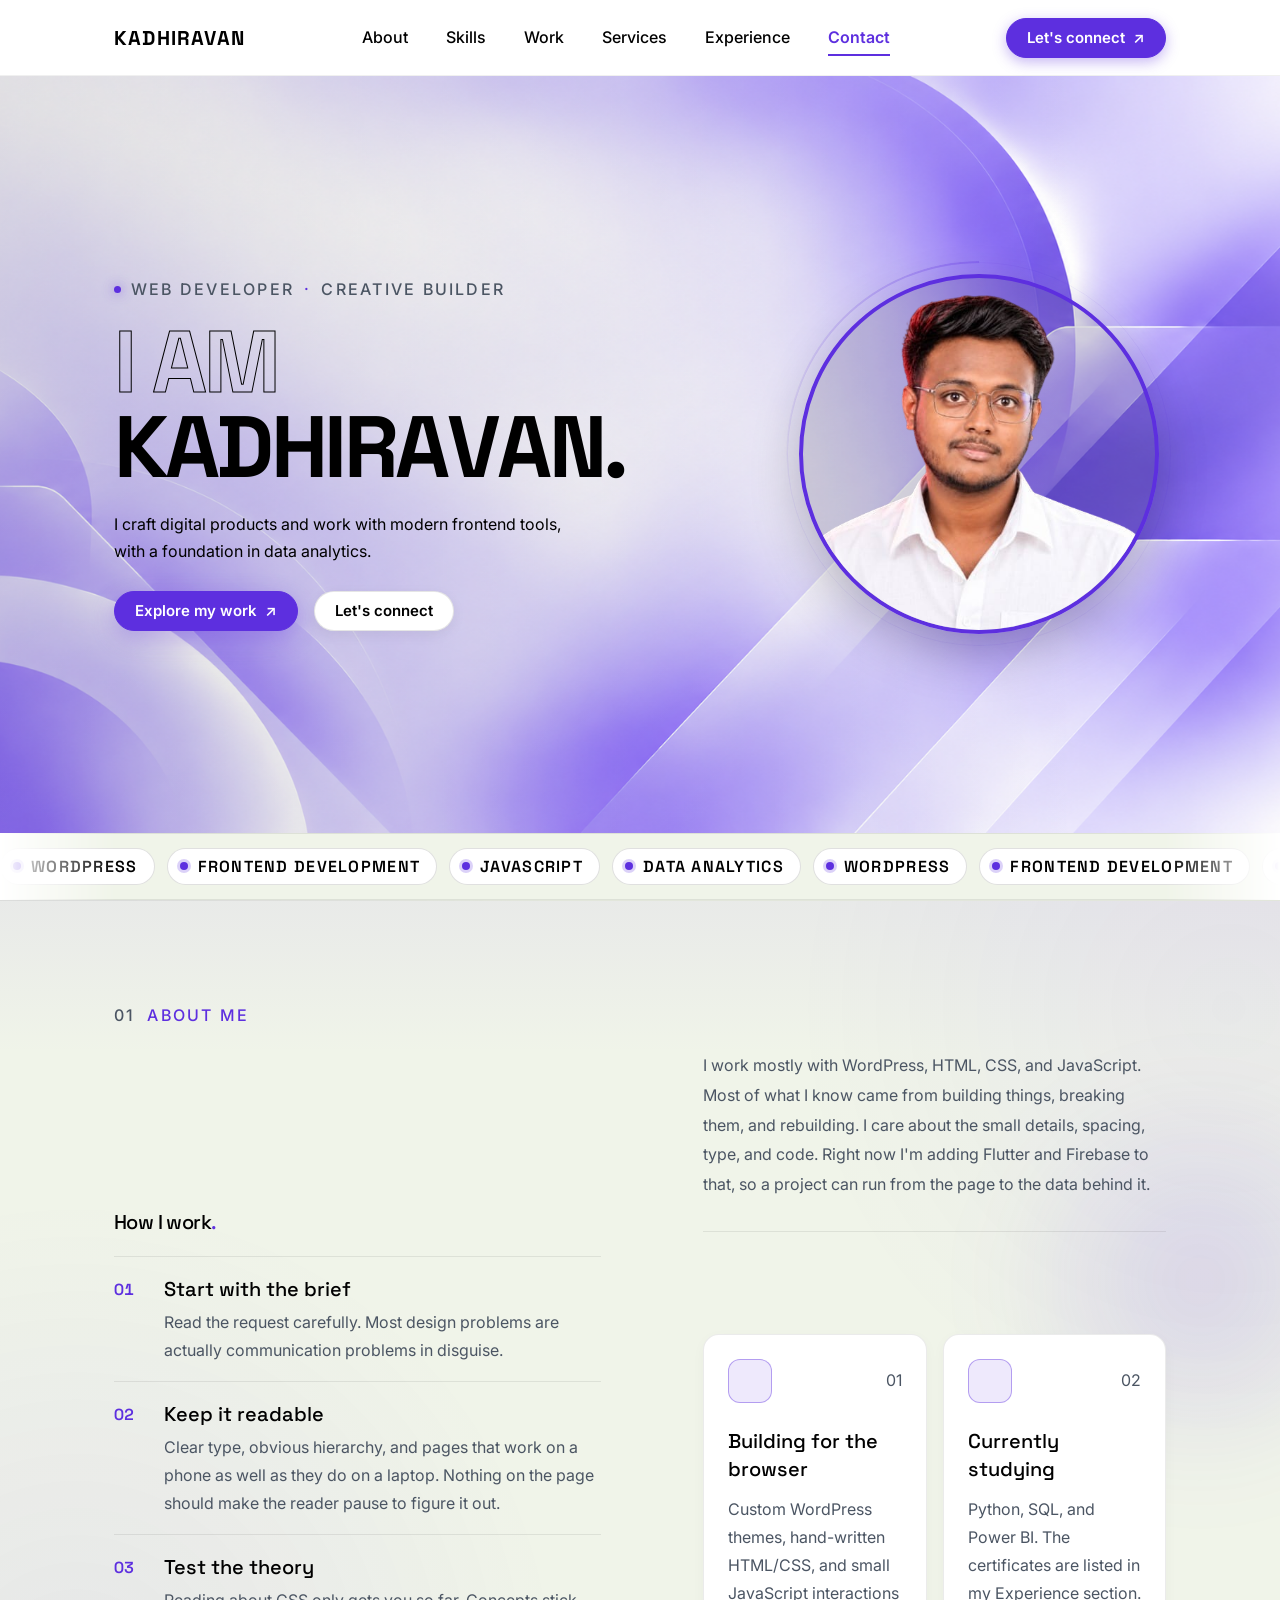
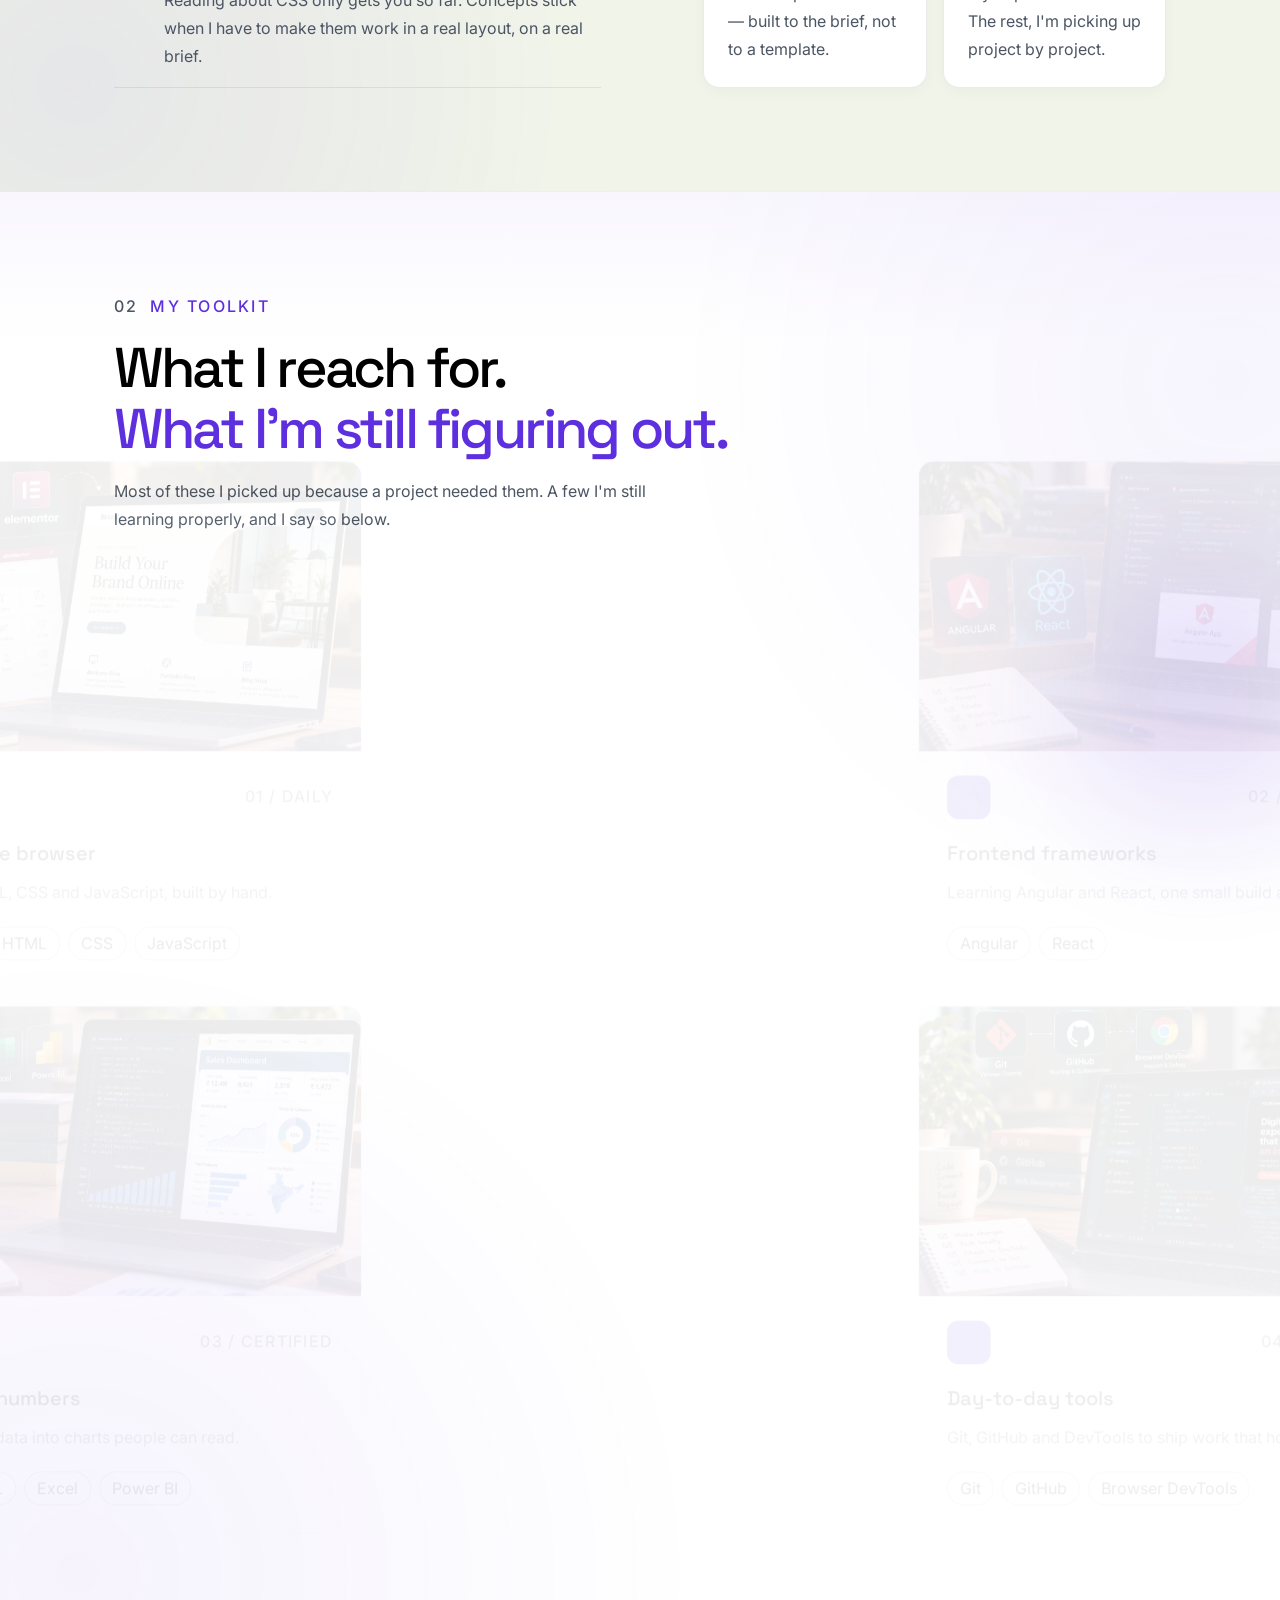
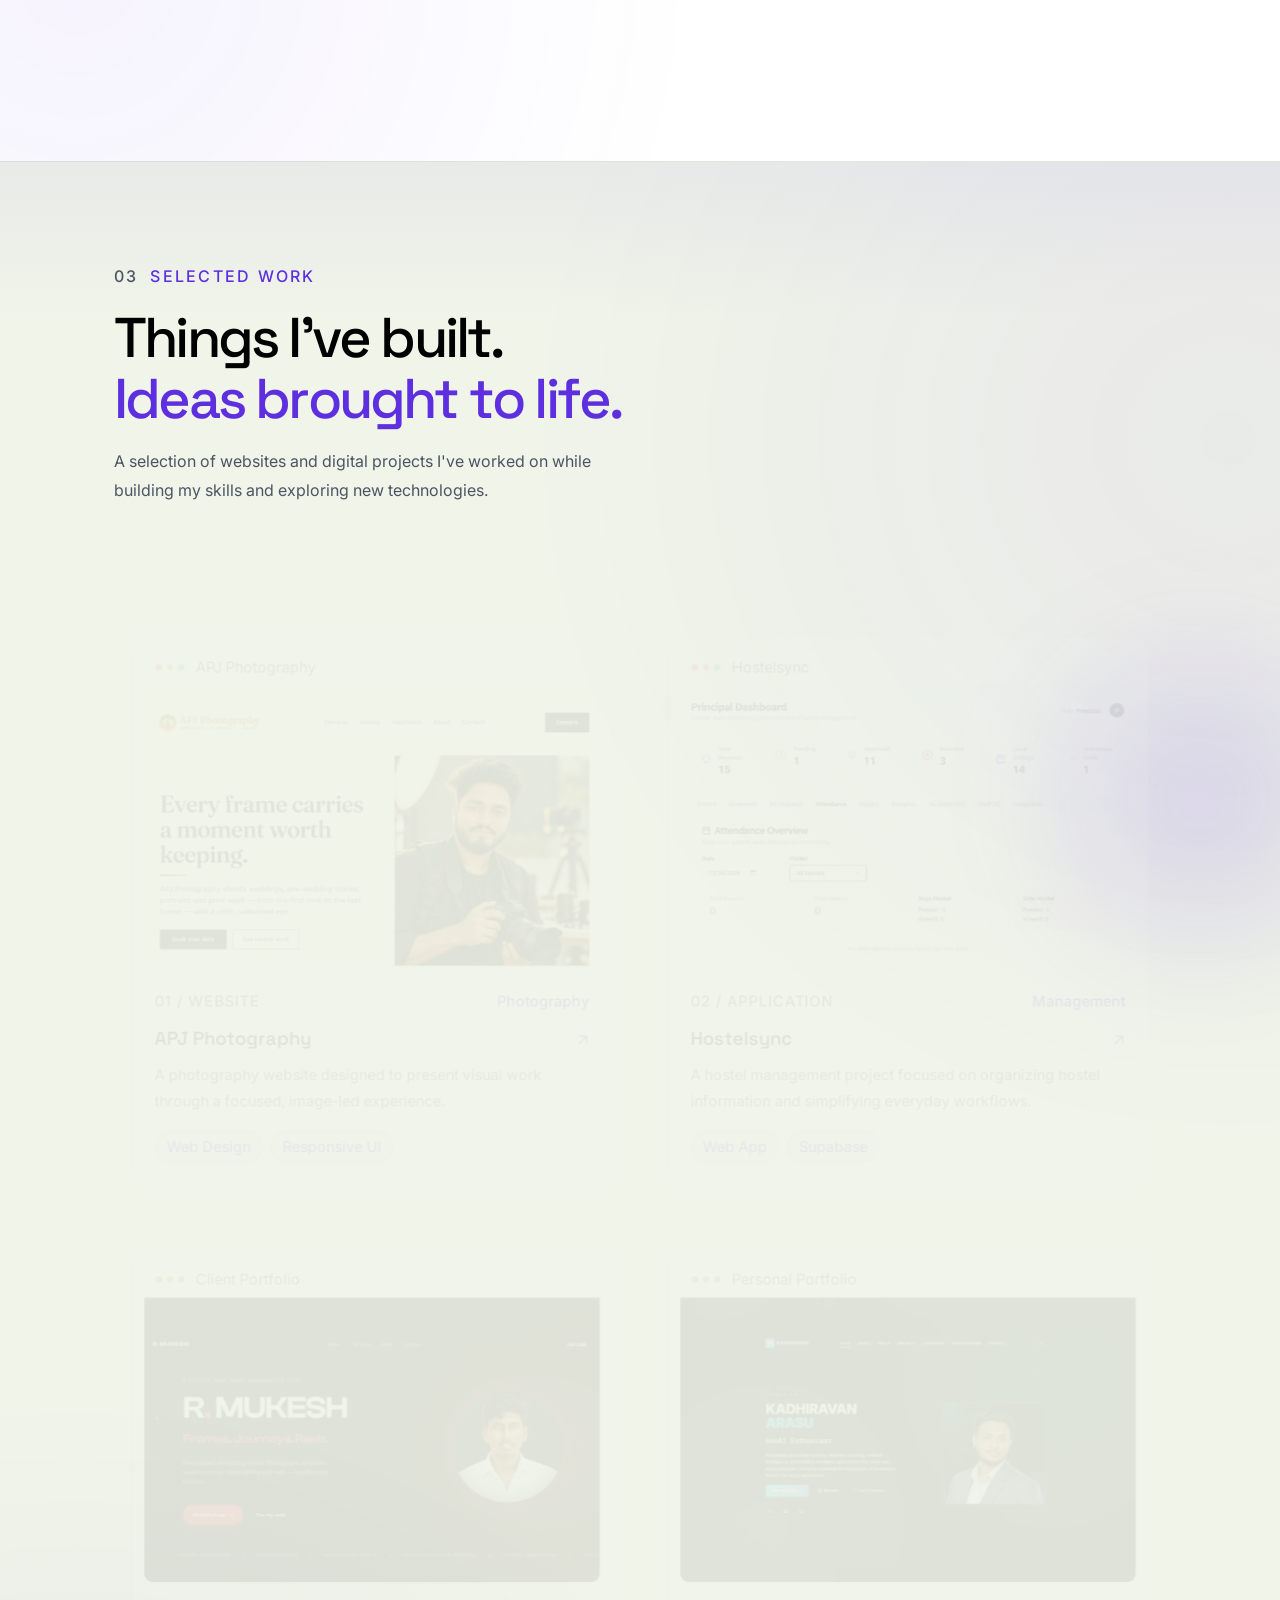
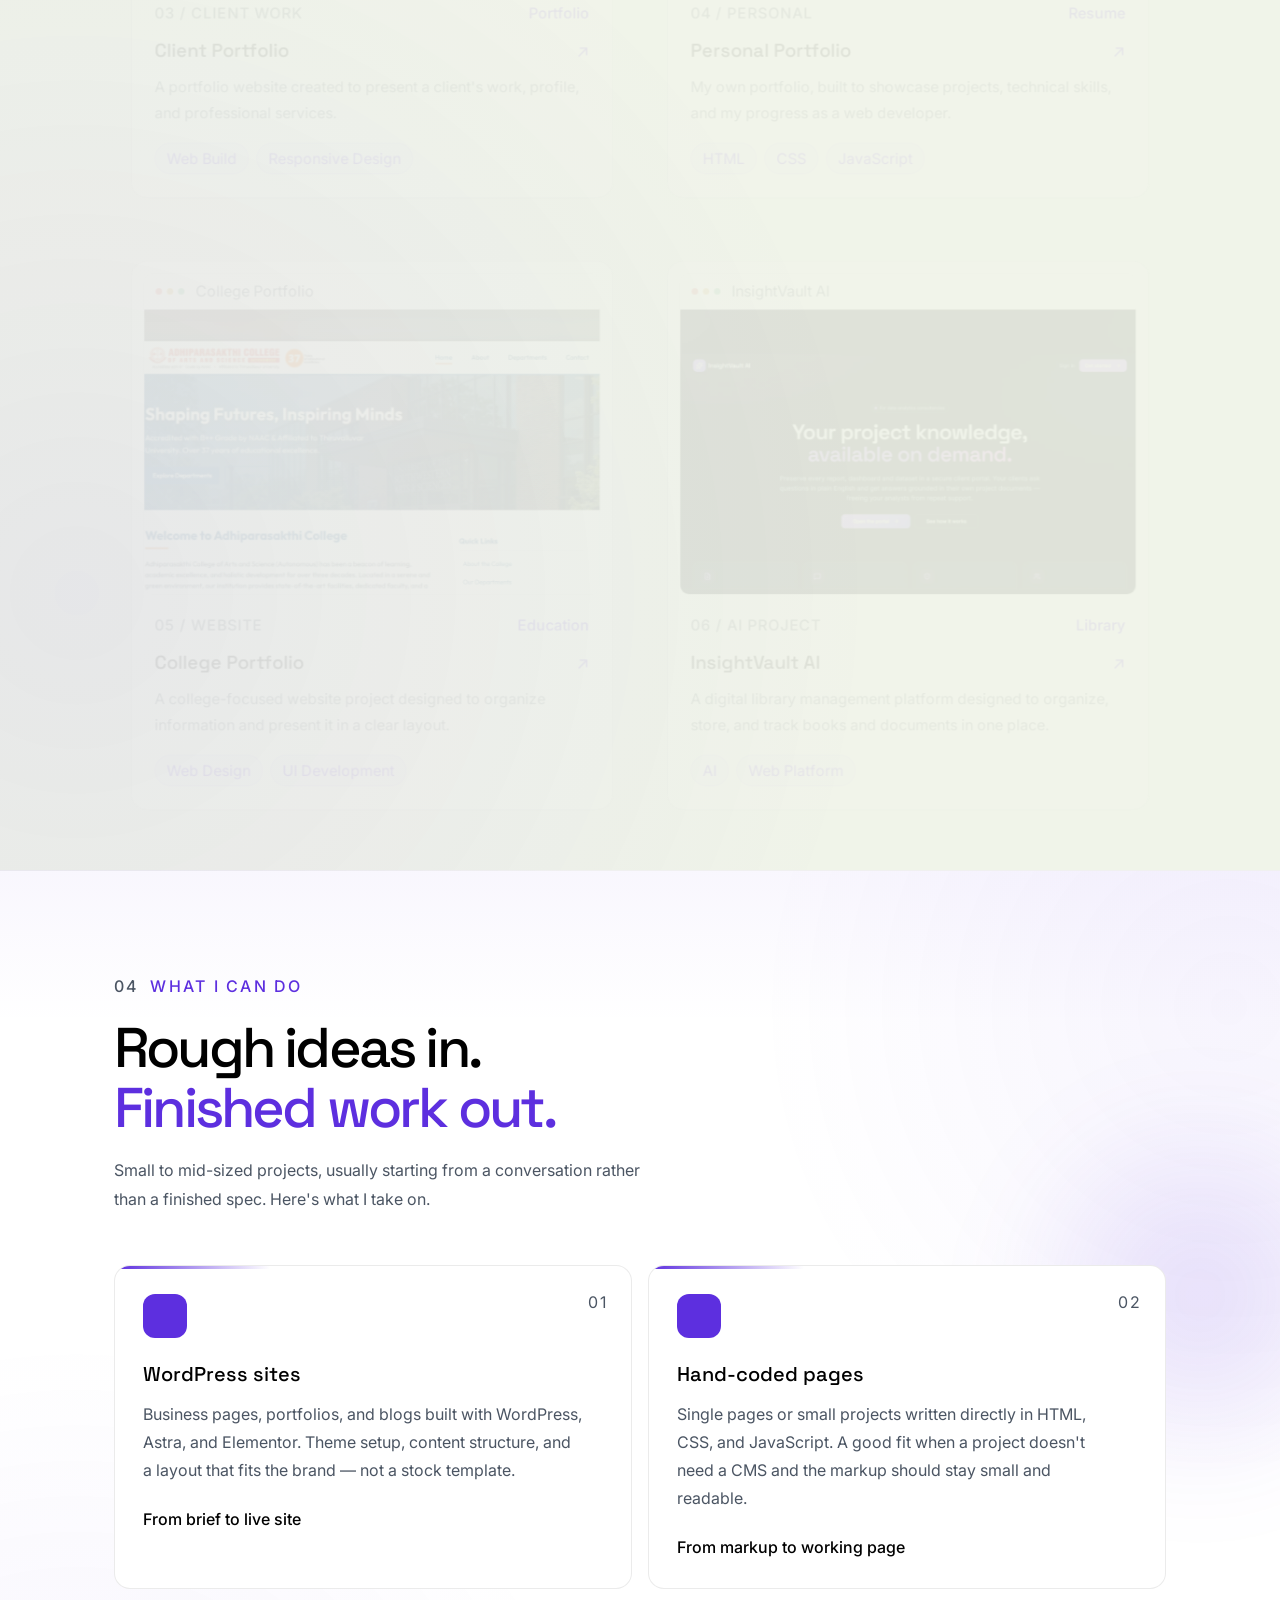
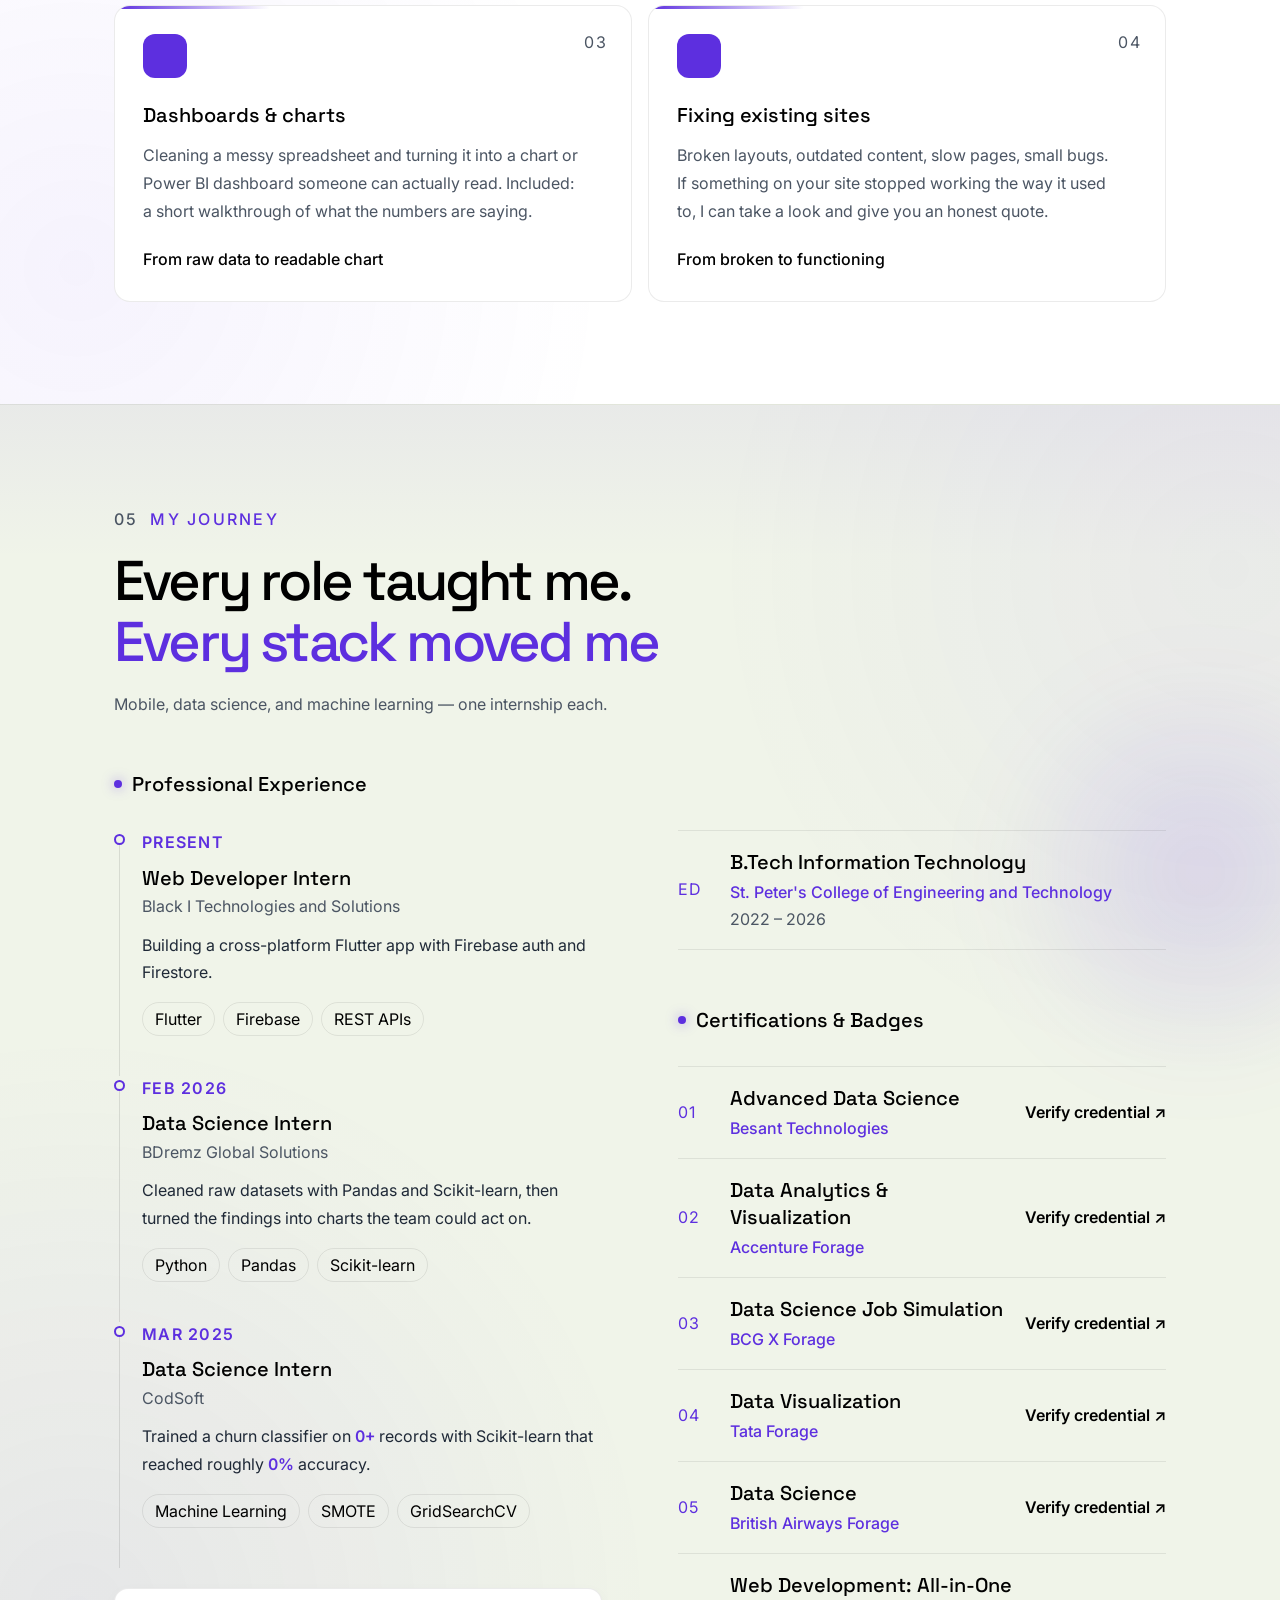
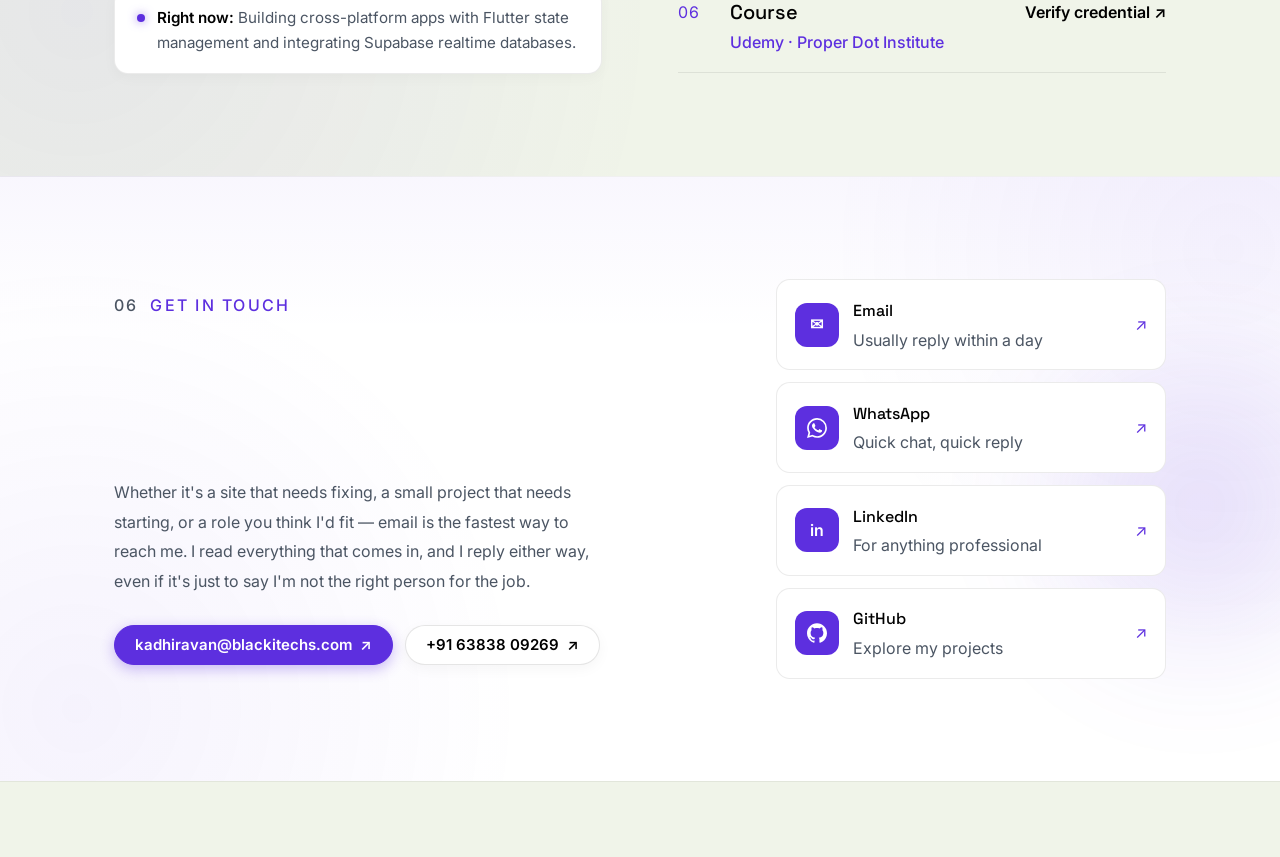
==== commit ad1b84b0: "Standardize button typography and sizing to match header CTA; update hero background" ====
--- a/index.html
+++ b/index.html
@@ -533,7 +533,7 @@
           </p>
 
           <h2 class="projects-title">
-            Things I've <span>built.</span>
+            Things I've built. <span>Ideas brought to life.</span>
           </h2>
 
           <p class="projects-intro">
@@ -988,8 +988,8 @@
           </p>
 
           <h2 class="experience-title">
-            Three teams.
-            <span>Three stacks.</span>
+            Every role taught me.
+            <span>Every stack moved me</span>
           </h2>
 
           <p class="experience-intro">
--- a/style.css
+++ b/style.css
@@ -25,51 +25,59 @@
    01. DESIGN TOKENS AND SECTION THEMES
 ============================================================ */
 :root {
-  /* ---------- PALETTE: Purple Rebrand & Section System ----------
-     Primary brand accent: #5D2FDF (modern tech purple).
-     Alternate section palette: #F0F4E9 (soft sage / mint cream neutral).
-     Primary sections: Pure White #FFFFFF.
-     Text: Pure black on white & #F0F4E9 sections with #5D2FDF accents. */
+  /* ---------- PALETTE: Standardized Two-Violet System ----------
+     Primary Violet:   #5D2FDF (brand accent, headings, subheadings, active navigation, icons)
+     Secondary Violet: #4B24B8 (buttons, hover states, card hover borders, interactive highlights)
+     Alternate Section: #F0F4E9 (preserved Warm Sage / Mint Cream neutral)
+     Primary Sections: #FFFFFF (Pure White)
+     Typography:       #000000 (Pure Black) & #4B5563 (Slate Grey) */
   --ink-rgb: 0, 0, 0;                 /* pure black */
   --paper: #FFFFFF;                   /* pure white */
 
-  /* Primary brand purple tokens */
-  --brand-purple: #5D2FDF;
-  --brand-purple-rgb: 93, 47, 223;
-  --accent-rgb: 93, 47, 223;          /* brand purple #5D2FDF */
-  --sun-rgb: 167, 139, 250;            /* soft lavender */
-  --teal-rgb: 124, 58, 237;            /* deep vibrant violet */
-  --violet-rgb: 192, 132, 252;         /* luminous lilac */
+  /* The Two Primary Violet Tokens */
+  --accent: #5D2FDF;                     /* Primary Violet: #5D2FDF */
+  --accent-rgb: 93, 47, 223;
+  --accent-secondary: #4B24B8;           /* Secondary Violet: #4B24B8 */
+  --accent-secondary-rgb: 75, 36, 184;
+
+  /* Aliases mapped strictly to the two approved violets */
+  --brand-purple: var(--accent);
+  --brand-purple-rgb: var(--accent-rgb);
+  --accent-strong: var(--accent-secondary);
+  --accent-hover: var(--accent-secondary);
+  --accent-light: var(--accent);
+  --accent-ink: var(--accent);
+  --accent-display: var(--accent);
+  --accent-fg: var(--accent);
+  --on-accent: #FFFFFF;               /* pure white text on violet buttons */
+
+  /* Supporting vector triples strictly mapped to the two approved violets */
+  --sun-rgb: 93, 47, 223;             /* Primary Violet for hero artwork */
+  --teal-rgb: 75, 36, 184;            /* Secondary Violet for hero artwork */
+  --violet-rgb: 93, 47, 223;          /* Primary Violet for hero artwork */
   --mail-rgb: 234, 67, 53;
   --linkedin-rgb: 10, 102, 194;
 
-  /* Purple tints & alternate section palette (#F0F4E9) */
-  --purple-tint-1: #F0F4E9;           /* alternate section base */
+  /* Translucent opacity variations of the two approved violets */
+  --purple-subtle: rgba(var(--accent-rgb), 0.08);
+  --purple-subtle-hover: rgba(var(--accent-secondary-rgb), 0.14);
+  --purple-glow: rgba(var(--accent-rgb), 0.28);
+  --purple-tint-1: #F0F4E9;           /* preserved alternate section base */
   --purple-tint-2: #F0F4E9;
   --purple-tint-3: #F0F4E9;
   --purple-tint-4: #F0F4E9;
-  --purple-tint-5: #A78BFA;           /* luminous companion purple */
-  --purple-subtle: #F5F3FF;           /* ultra-soft lavender wash for badges/chips */
-  --purple-glow: rgba(93, 47, 223, 0.28);
-
-  /* Alternate section tokens */
+  --purple-tint-5: var(--accent-secondary);
+
+  /* Alternate section tokens (#F0F4E9) */
   --alt-section-bg: #F0F4E9;
   --alt-section-fg: #000000;
   --alt-section-muted: #4B5563;
-  --alt-accent-fg: #5D2FDF;           /* brand purple accent on #F0F4E9 */
-  --alt-accent-display: #5D2FDF;      /* brand purple title highlight on #F0F4E9 */
+  --alt-accent-fg: var(--accent);
+  --alt-accent-display: var(--accent);
   --alt-line: rgba(0, 0, 0, 0.08);
 
   --ink: #000000;
-  --accent: #5D2FDF;                  /* primary brand purple #5D2FDF */
-  --accent-strong: #4B24B8;           /* deeper purple for active/press/hover */
-  --accent-hover: #4D23C2;            /* rich hover state */
-  --accent-light: #7952F5;            /* vibrant mid-light purple */
-  --accent-ink: #5D2FDF;
-  --accent-display: #5D2FDF;
-  --accent-fg: #5D2FDF;
   --sun: rgb(var(--sun-rgb));
-  --on-accent: #FFFFFF;               /* pure white on #5D2FDF for WCAG AAA 7.2:1 contrast */
   --dark-muted: #666666;
 
   --font-heading: "Space Grotesk", sans-serif;
@@ -251,11 +259,7 @@
 p,
 .eyebrow,
 .section-eyebrow,
-.button,
 .nav-links a,
-.nav-cta,
-.brand,
-.footer-brand,
 .footer-copy {
   font-size: var(--fs-4);
 }
@@ -397,8 +401,8 @@
 .theme-mid .learning-note:hover,
 .theme-mid .cert-card:hover {
   transform: translateY(-5px);
-  border-color: var(--accent);
-  box-shadow: 0 16px 36px rgba(93, 47, 223, 0.12);
+  border-color: var(--accent-secondary); /* #4B24B8 for card hover borders */
+  box-shadow: 0 16px 36px rgba(var(--accent-secondary-rgb), 0.15);
 }
 
 .theme-mid .about-card-top h3,
@@ -410,7 +414,7 @@
 
 .theme-mid .project-card:hover .project-title-row h3,
 .theme-mid .cert-card:hover h4 {
-  color: var(--accent);
+  color: var(--accent-secondary); /* #4B24B8 for hover indicator */
 }
 
 .theme-mid .about-card p,
@@ -429,14 +433,15 @@
 }
 
 .theme-mid .project-tags span {
-  background: #F5F3FF;
+  background: rgba(var(--accent-rgb), 0.08);
   color: var(--accent);
   border: 1px solid rgba(var(--accent-rgb), 0.2);
 }
 
 .theme-mid .project-tags span:hover {
-  background: #EDE9FE;
-  border-color: var(--accent);
+  background: rgba(var(--accent-secondary-rgb), 0.14);
+  border-color: var(--accent-secondary);
+  color: var(--accent-secondary);
 }
 
 /* Timeline on #F0F4E9 */
@@ -525,8 +530,10 @@
 .brand {
   flex-shrink: 0;
   font-family: var(--font-heading);
+  font-size: 1.25rem; /* ~20px — prominent, confident brand identity */
   font-weight: 700;
   letter-spacing: 0.06em;
+  line-height: 1.2;
   color: #000000;
 }
 
@@ -579,13 +586,19 @@
   flex-shrink: 0;
   display: inline-flex;
   align-items: center;
+  justify-content: center;
+  min-height: 40px;
   gap: 8px;
-  padding: 10px 22px;
+  padding: 9px 20px;
   border: 1px solid var(--accent);
   border-radius: 999px;
+  font-family: var(--font-body);
+  font-size: 0.9375rem; /* ~15px — compact header button proportion */
   font-weight: 600;
+  line-height: 1.2;
+  text-align: center;
   background: var(--accent);
-  color: var(--on-accent);
+  color: #FFFFFF;
   box-shadow: 0 4px 14px rgba(var(--accent-rgb), 0.35);
   transition:
     transform 220ms ease,
@@ -594,17 +607,19 @@
     box-shadow 220ms ease;
 }
 
-.nav-cta:hover {
+.nav-cta:hover,
+.nav-cta:active,
+.nav-cta:focus {
   background: var(--accent-strong);
   border-color: var(--accent-strong);
-  color: var(--on-accent);
+  color: #FFFFFF;
   transform: translateY(-2px);
   box-shadow: 0 6px 20px rgba(var(--accent-rgb), 0.45);
 }
 
 .nav-cta span,
 .nav-cta:visited span {
-  color: var(--on-accent);
+  color: #FFFFFF;
   display: inline-block;
   transition: transform 220ms ease;
 }
@@ -804,14 +819,18 @@
 
 .button {
   display: inline-flex;
-  min-height: 52px;
   align-items: center;
   justify-content: center;
-  gap: 12px;
-  padding: 13px 26px;
+  min-height: 40px;
+  gap: 8px;
+  padding: 9px 20px;
   border: 1px solid transparent;
   border-radius: 999px;
+  font-family: var(--font-body);
+  font-size: 0.9375rem; /* 15px — matching header CTA */
   font-weight: 600;
+  line-height: 1.2;
+  text-align: center;
   transition:
     transform 220ms ease,
     background 220ms ease,
@@ -828,21 +847,22 @@
   border-color: var(--accent);
   background: var(--accent);
   color: #FFFFFF;
-  box-shadow: 0 8px 28px rgba(var(--accent-rgb), 0.32);
+  box-shadow: 0 8px 24px rgba(var(--accent-rgb), 0.32);
 }
 
 .button-primary:hover,
 .button-primary:active,
 .button-primary:focus {
-  border-color: var(--accent-strong);
-  background: var(--accent-strong);
+  border-color: var(--accent-secondary);
+  background: var(--accent-secondary);
   color: #FFFFFF;
-  box-shadow: 0 10px 34px rgba(var(--accent-rgb), 0.45);
+  box-shadow: 0 10px 30px rgba(var(--accent-secondary-rgb), 0.45);
 }
 
 .button-primary span,
 .button-primary:visited span {
   color: #FFFFFF;
+  display: inline-block;
   transition: transform 220ms ease;
 }
 
@@ -850,18 +870,21 @@
   transform: translate(3px, -2px);
 }
 
-.button-secondary {
-  border-color: #FFFFFF;
+.button-secondary,
+.button-secondary:visited {
+  border: 1px solid rgba(0, 0, 0, 0.1);
   color: #000000;
   background: #FFFFFF;
-  box-shadow: 0 4px 16px rgba(0, 0, 0, 0.08);
-}
-
-.button-secondary:hover {
+  box-shadow: 0 4px 14px rgba(0, 0, 0, 0.06);
+}
+
+.button-secondary:hover,
+.button-secondary:active,
+.button-secondary:focus {
   background: #FFFFFF;
-  border-color: var(--accent);
-  color: var(--accent);
-  box-shadow: 0 8px 26px rgba(var(--accent-rgb), 0.18);
+  border-color: var(--accent-secondary);
+  color: var(--accent-secondary);
+  box-shadow: 0 8px 22px rgba(var(--accent-secondary-rgb), 0.18);
 }
 
 /* Portrait */
@@ -1007,9 +1030,9 @@
 /* All chips use the single accent colour — no multi-colour dots */
 
 .marquee-group span:hover {
-  border-color: var(--accent);
-  background: #F5F3FF;
-  color: var(--accent);
+  border-color: var(--accent-secondary);
+  background: rgba(var(--accent-rgb), 0.08);
+  color: var(--accent-secondary);
 }
 
 .hero-marquee:hover .marquee-track {
@@ -1106,9 +1129,9 @@
 
 .about-card:hover {
   transform: translateY(-5px);
-  border-color: var(--accent);
+  border-color: var(--accent-secondary);
   background: #FFFFFF;
-  box-shadow: 0 16px 36px rgba(0, 0, 0, 0.08);
+  box-shadow: 0 16px 36px rgba(var(--accent-secondary-rgb), 0.15);
 }
 
 .about-card-top {
@@ -1325,8 +1348,8 @@
 
 .project-card:hover {
   transform: translateY(-5px);
-  border-color: var(--accent);
-  box-shadow: 0 16px 36px rgba(0, 0, 0, 0.08);
+  border-color: var(--accent-secondary);
+  box-shadow: 0 16px 36px rgba(var(--accent-secondary-rgb), 0.15);
 }
 
 .project-title-row {
@@ -1343,7 +1366,7 @@
 }
 
 .project-card:hover .project-title-row h3 {
-  color: var(--accent);
+  color: var(--accent-secondary);
 }
 
 .project-card-arrow {
@@ -1378,15 +1401,20 @@
 .project-view-btn {
   display: inline-flex;
   align-items: center;
+  justify-content: center;
+  min-height: 38px;
   gap: 6px;
-  padding: 10px 22px;
+  padding: 9px 20px;
+  border: 1px solid transparent;
   border-radius: 999px;
   background: #FFFFFF;
   color: #000000;
-  font-family: var(--font-heading);
-  font-size: 0.9rem;
+  font-family: var(--font-body);
+  font-size: 0.875rem;
   font-weight: 600;
+  line-height: 1.2;
   letter-spacing: 0.02em;
+  text-align: center;
   box-shadow: 0 8px 24px rgba(0, 0, 0, 0.28);
   transform: translateY(8px);
   transition: transform 260ms cubic-bezier(0.2, 0.8, 0.2, 1);
@@ -1935,62 +1963,89 @@
   gap: 16px 28px;
 }
 
-.contact-email {
+.contact-email,
+.contact-email:visited {
   display: inline-flex;
   align-items: center;
-  gap: 12px;
+  justify-content: center;
+  min-height: 40px;
+  gap: 8px;
   max-width: 100%;
-  padding: 14px 20px;
+  padding: 9px 20px;
+  border: 1px solid var(--accent);
   border-radius: 999px;
   background: var(--accent);
-  color: var(--on-accent);
-  font-size: var(--fs-4);
+  color: #FFFFFF;
+  font-family: var(--font-body);
+  font-size: 0.9375rem; /* 15px — matching header CTA */
   font-weight: 600;
+  line-height: 1.2;
+  text-align: center;
   overflow-wrap: anywhere;
-  box-shadow: 0 8px 28px rgba(var(--accent-rgb), 0.32);
+  box-shadow: 0 4px 14px rgba(var(--accent-rgb), 0.32);
   transition:
     background 220ms ease,
+    border-color 220ms ease,
     transform 220ms ease,
     box-shadow 220ms ease;
 }
 
-.contact-email span {
+.contact-email:hover,
+.contact-email:active,
+.contact-email:focus {
+  background: var(--accent-secondary);
+  border-color: var(--accent-secondary);
+  color: #FFFFFF;
+  transform: translateY(-2px);
+  box-shadow: 0 6px 20px rgba(var(--accent-secondary-rgb), 0.45);
+}
+
+.contact-email span,
+.contact-email:visited span {
   flex-shrink: 0;
+  display: inline-block;
   transition: transform 200ms ease;
-}
-
-.contact-email:hover {
-  background: var(--accent);
-  transform: translateY(-2px);
-  box-shadow: 0 12px 34px rgba(var(--accent-rgb), 0.45);
 }
 
 .contact-email:hover span {
   transform: translate(3px, -3px);
 }
 
-.contact-phone {
+.contact-phone,
+.contact-phone:visited {
   display: inline-flex;
   align-items: center;
-  gap: 12px;
-  padding: 13px 20px;
-  border: 1px solid var(--line-strong);
+  justify-content: center;
+  min-height: 40px;
+  gap: 8px;
+  padding: 9px 20px;
+  border: 1px solid rgba(0, 0, 0, 0.1);
   border-radius: 999px;
-  background: transparent;
+  background: #FFFFFF;
   color: var(--fg);
-  font-size: var(--fs-4);
+  font-family: var(--font-body);
+  font-size: 0.9375rem; /* 15px — matching header CTA */
   font-weight: 600;
+  line-height: 1.2;
+  text-align: center;
   overflow-wrap: anywhere;
+  box-shadow: 0 4px 14px rgba(0, 0, 0, 0.04);
   transition:
     border-color 220ms ease,
     background 220ms ease,
-    transform 220ms ease;
-}
-
-.contact-phone:hover {
-  border-color: var(--accent);
-  background: rgba(var(--accent-rgb), 0.1);
+    color 220ms ease,
+    transform 220ms ease,
+    box-shadow 220ms ease;
+}
+
+.contact-phone:hover,
+.contact-phone:active,
+.contact-phone:focus {
+  border-color: var(--accent-secondary);
+  background: #FFFFFF;
+  color: var(--accent-secondary);
   transform: translateY(-2px);
+  box-shadow: 0 8px 22px rgba(var(--accent-secondary-rgb), 0.16);
 }
 
 .contact-panel {
@@ -2127,8 +2182,10 @@
 .footer-brand {
   justify-self: start;
   font-family: var(--font-heading);
+  font-size: 1.25rem;
   font-weight: 700;
   letter-spacing: 0.06em;
+  line-height: 1.2;
 }
 
 .footer-copy {
@@ -2152,8 +2209,9 @@
   z-index: 999;
   display: grid;
   place-items: center;
-  width: 52px;
-  height: 52px;
+  width: 48px;
+  height: 48px;
+  min-height: 48px;
   padding: 0;
   border: 0;
   border-radius: 50%;
@@ -2161,7 +2219,7 @@
   color: var(--on-accent);
   cursor: pointer;
   box-shadow:
-    0 8px 24px rgba(var(--accent-rgb), 0.4),
+    0 8px 24px rgba(var(--accent-rgb), 0.35),
     0 0 0 1px rgba(var(--ink-rgb), 0.1);
   opacity: 0;
   visibility: hidden;
@@ -2274,8 +2332,8 @@
 .theme-light .skill-card:hover,
 .theme-light .service-card:hover {
   transform: translateY(-5px);
-  border-color: var(--accent);
-  box-shadow: 0 16px 36px rgba(0, 0, 0, 0.08);
+  border-color: var(--accent-secondary);
+  box-shadow: 0 16px 36px rgba(var(--accent-secondary-rgb), 0.14);
 }
 
 /* Spinning gradient border on skill cards */
@@ -2350,9 +2408,9 @@
 }
 
 .theme-light .skill-tags span:hover {
-  border-color: var(--accent);
-  background: #F5F3FF;
-  color: var(--accent);
+  border-color: var(--accent-secondary);
+  background: rgba(var(--accent-rgb), 0.08);
+  color: var(--accent-secondary);
 }
 
 .theme-light .skill-index,
@@ -2372,8 +2430,8 @@
 
 .theme-light .contact-option:hover {
   transform: translateY(-3px);
-  border-color: var(--accent);
-  box-shadow: 0 12px 28px rgba(0, 0, 0, 0.08);
+  border-color: var(--accent-secondary);
+  box-shadow: 0 12px 28px rgba(var(--accent-secondary-rgb), 0.15);
 }
 
 /* Call-to-action strip */
@@ -2553,8 +2611,9 @@
   }
 
   .nav-cta {
-    padding: 8px 18px;
-    font-size: 0.9rem;
+    min-height: 36px;
+    padding: 7px 16px;
+    font-size: 0.875rem;
   }
 
   .nav-links {
@@ -2656,9 +2715,16 @@
     gap: 10px;
   }
 
-  .button {
-    min-height: 48px;
-    padding: 12px 18px;
+  .brand {
+    font-size: 1.2rem;
+  }
+
+  .button,
+  .contact-email,
+  .contact-phone {
+    min-height: 38px;
+    padding: 8px 16px;
+    font-size: 0.875rem;
   }
 
   .hero-visual {
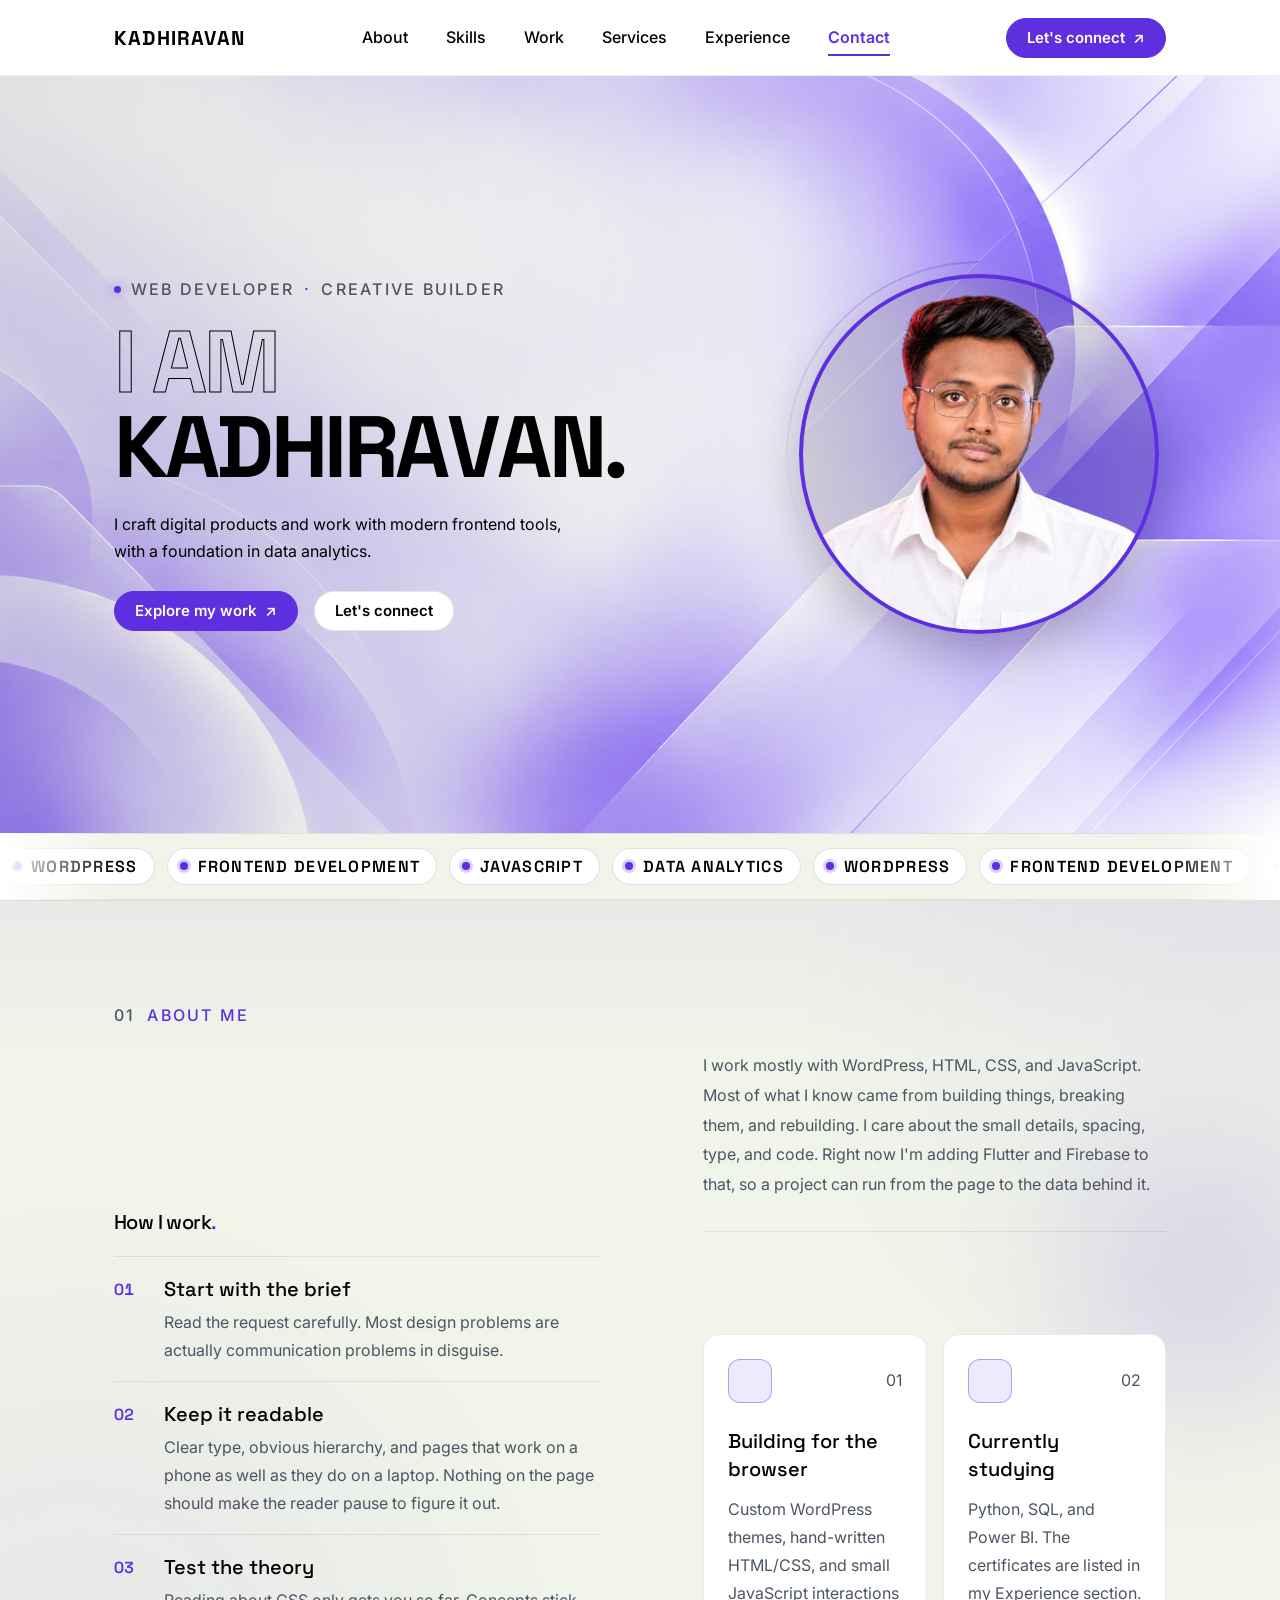
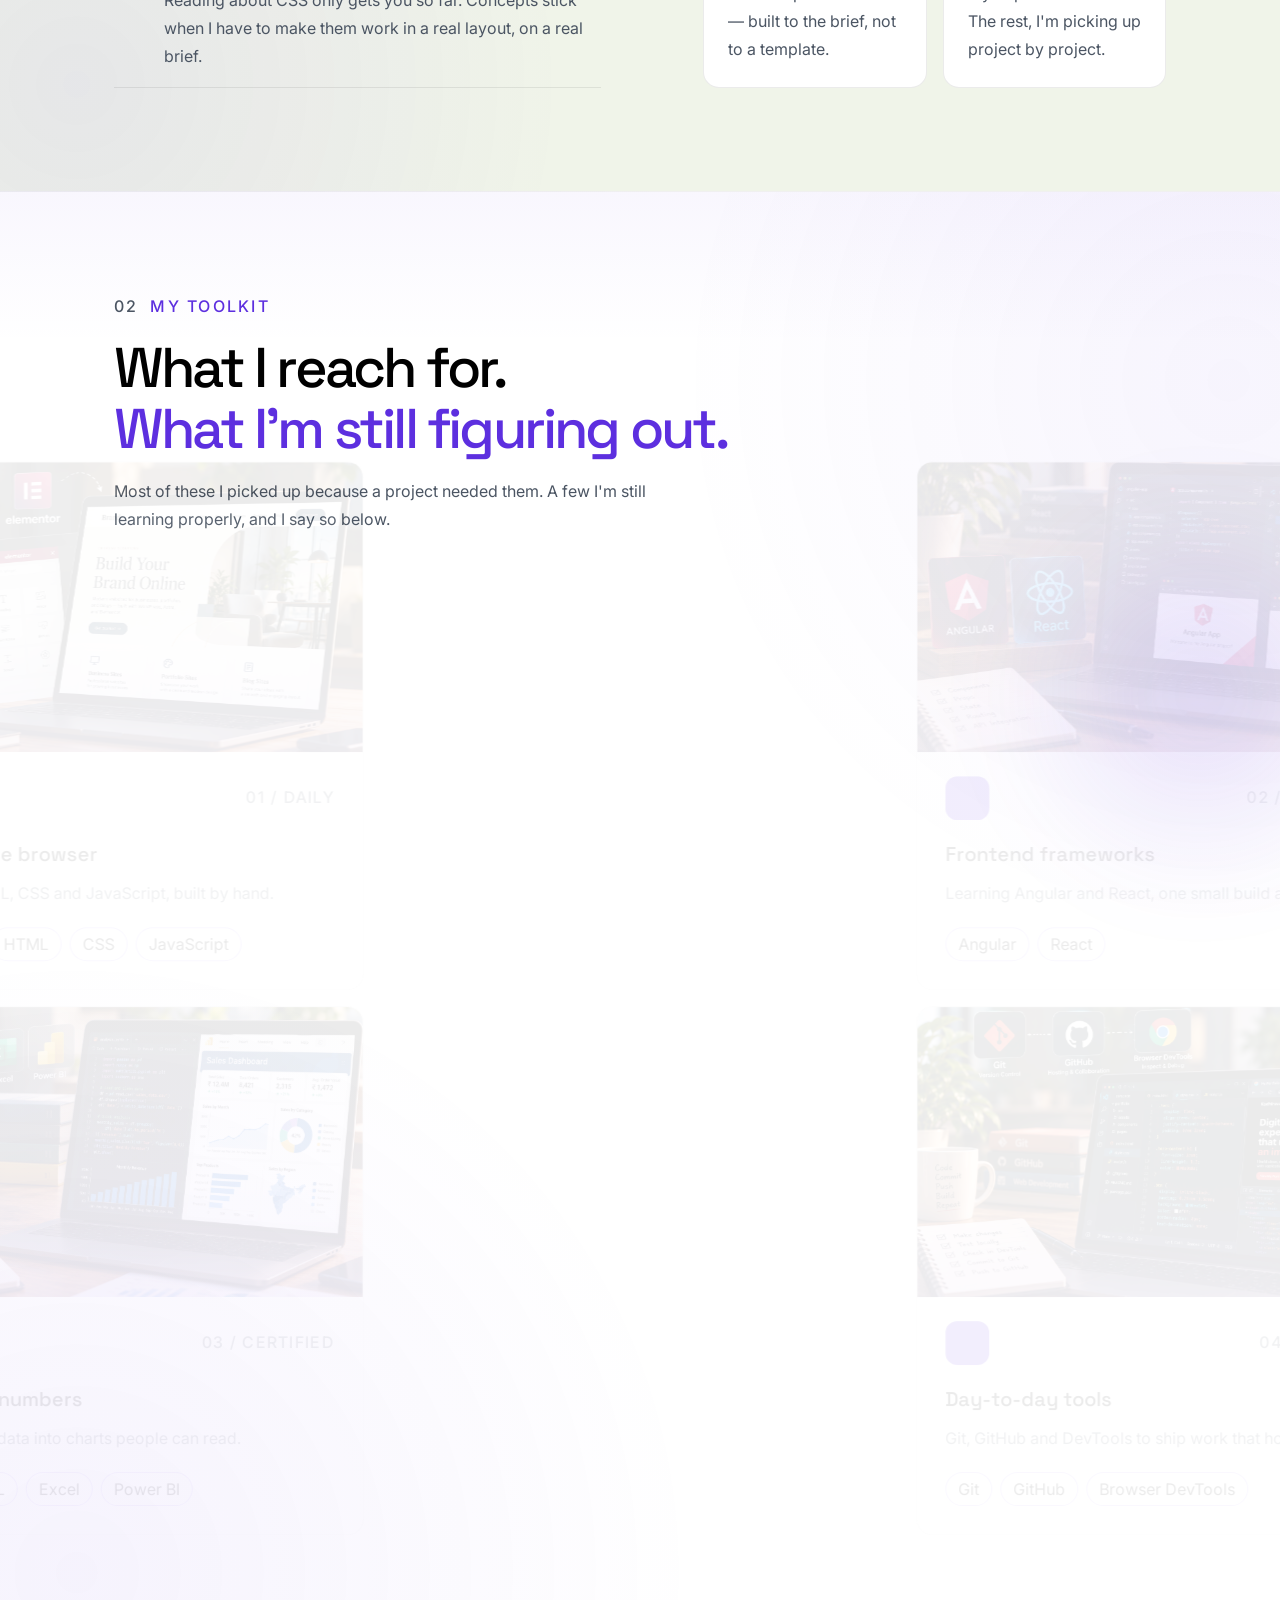
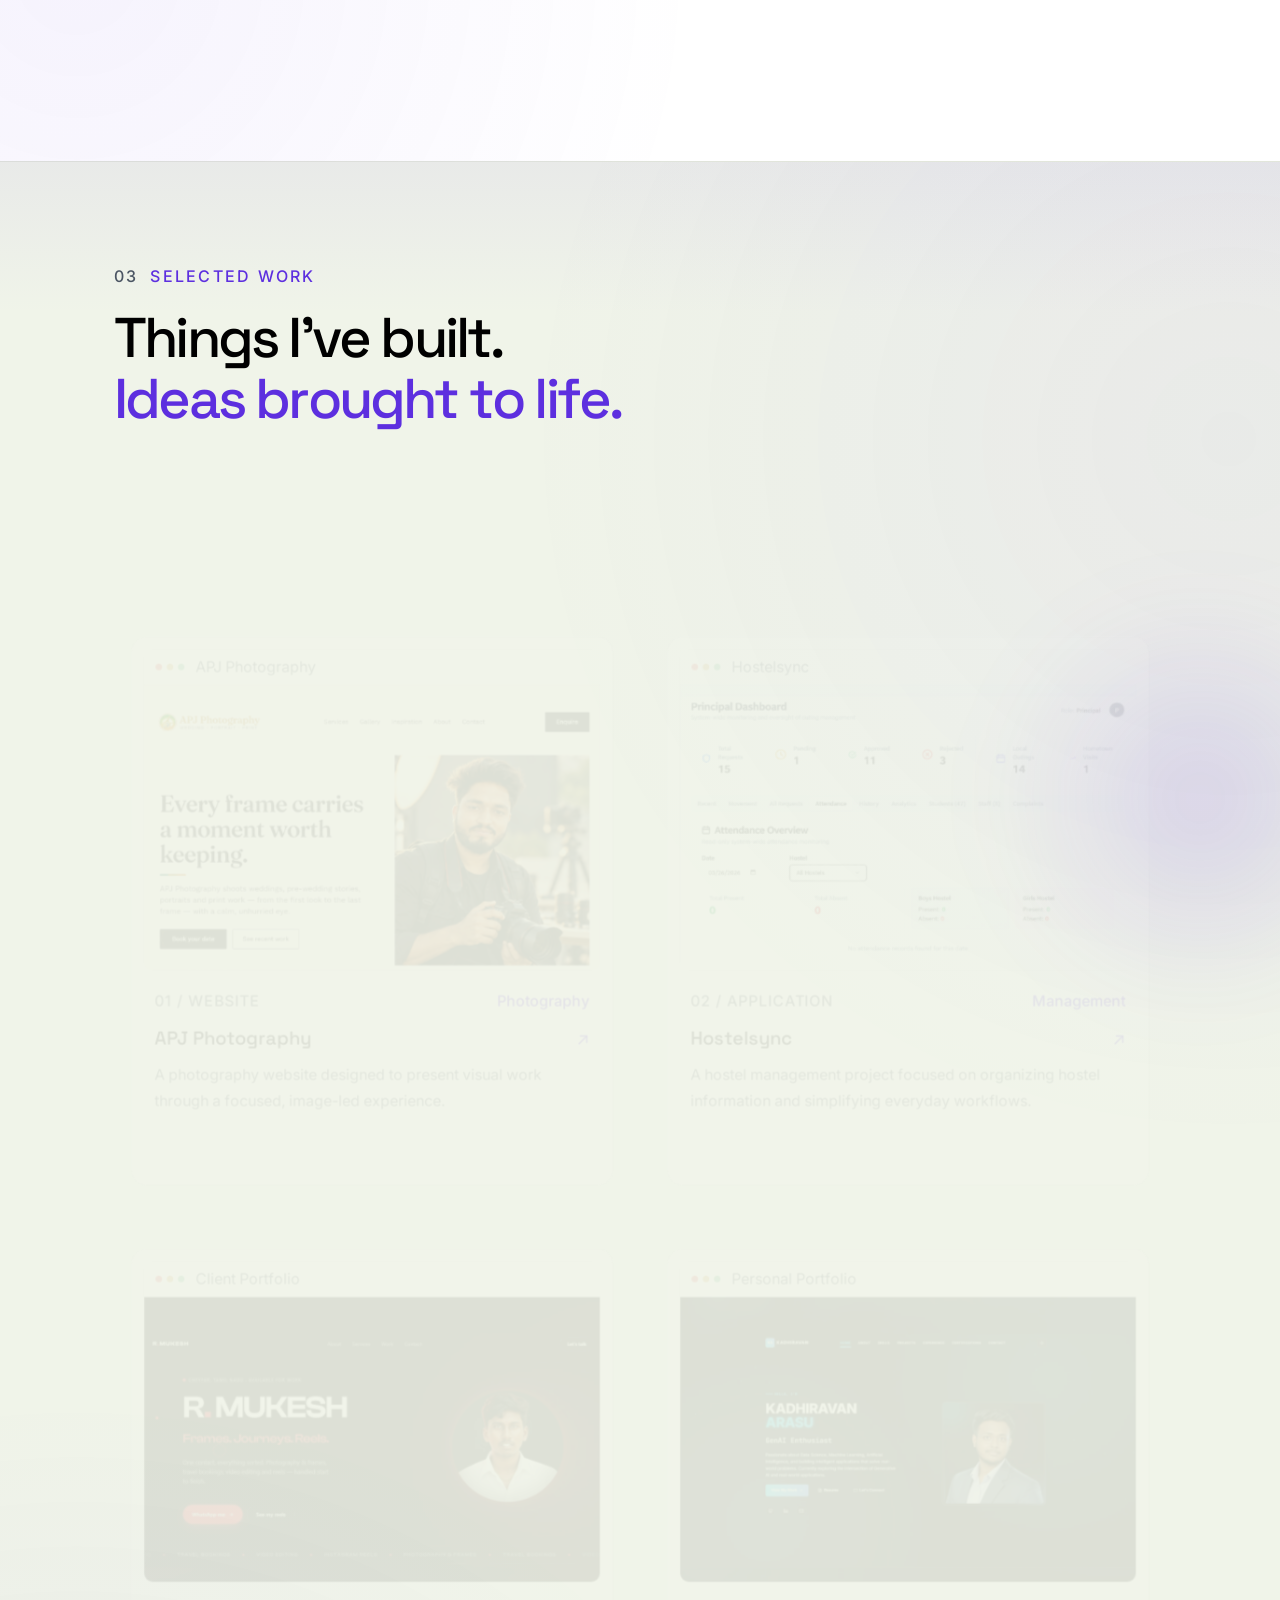
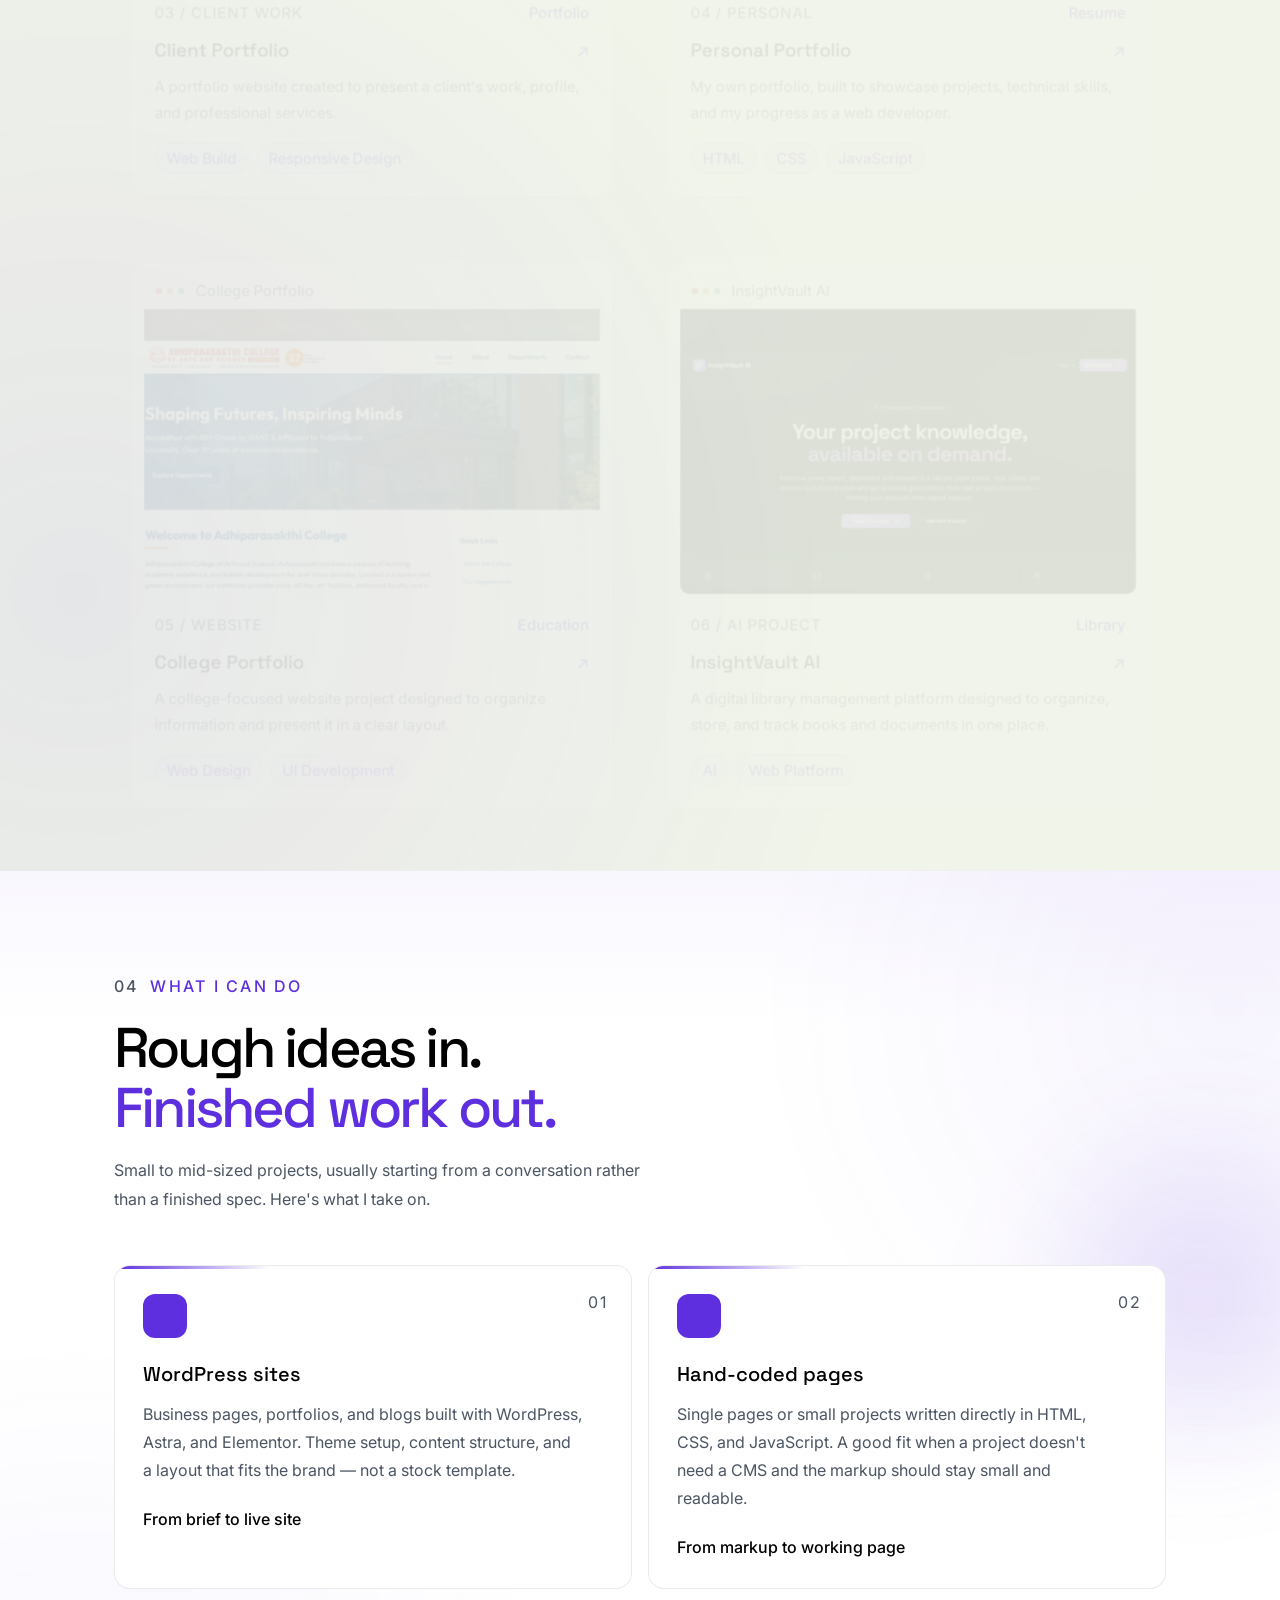
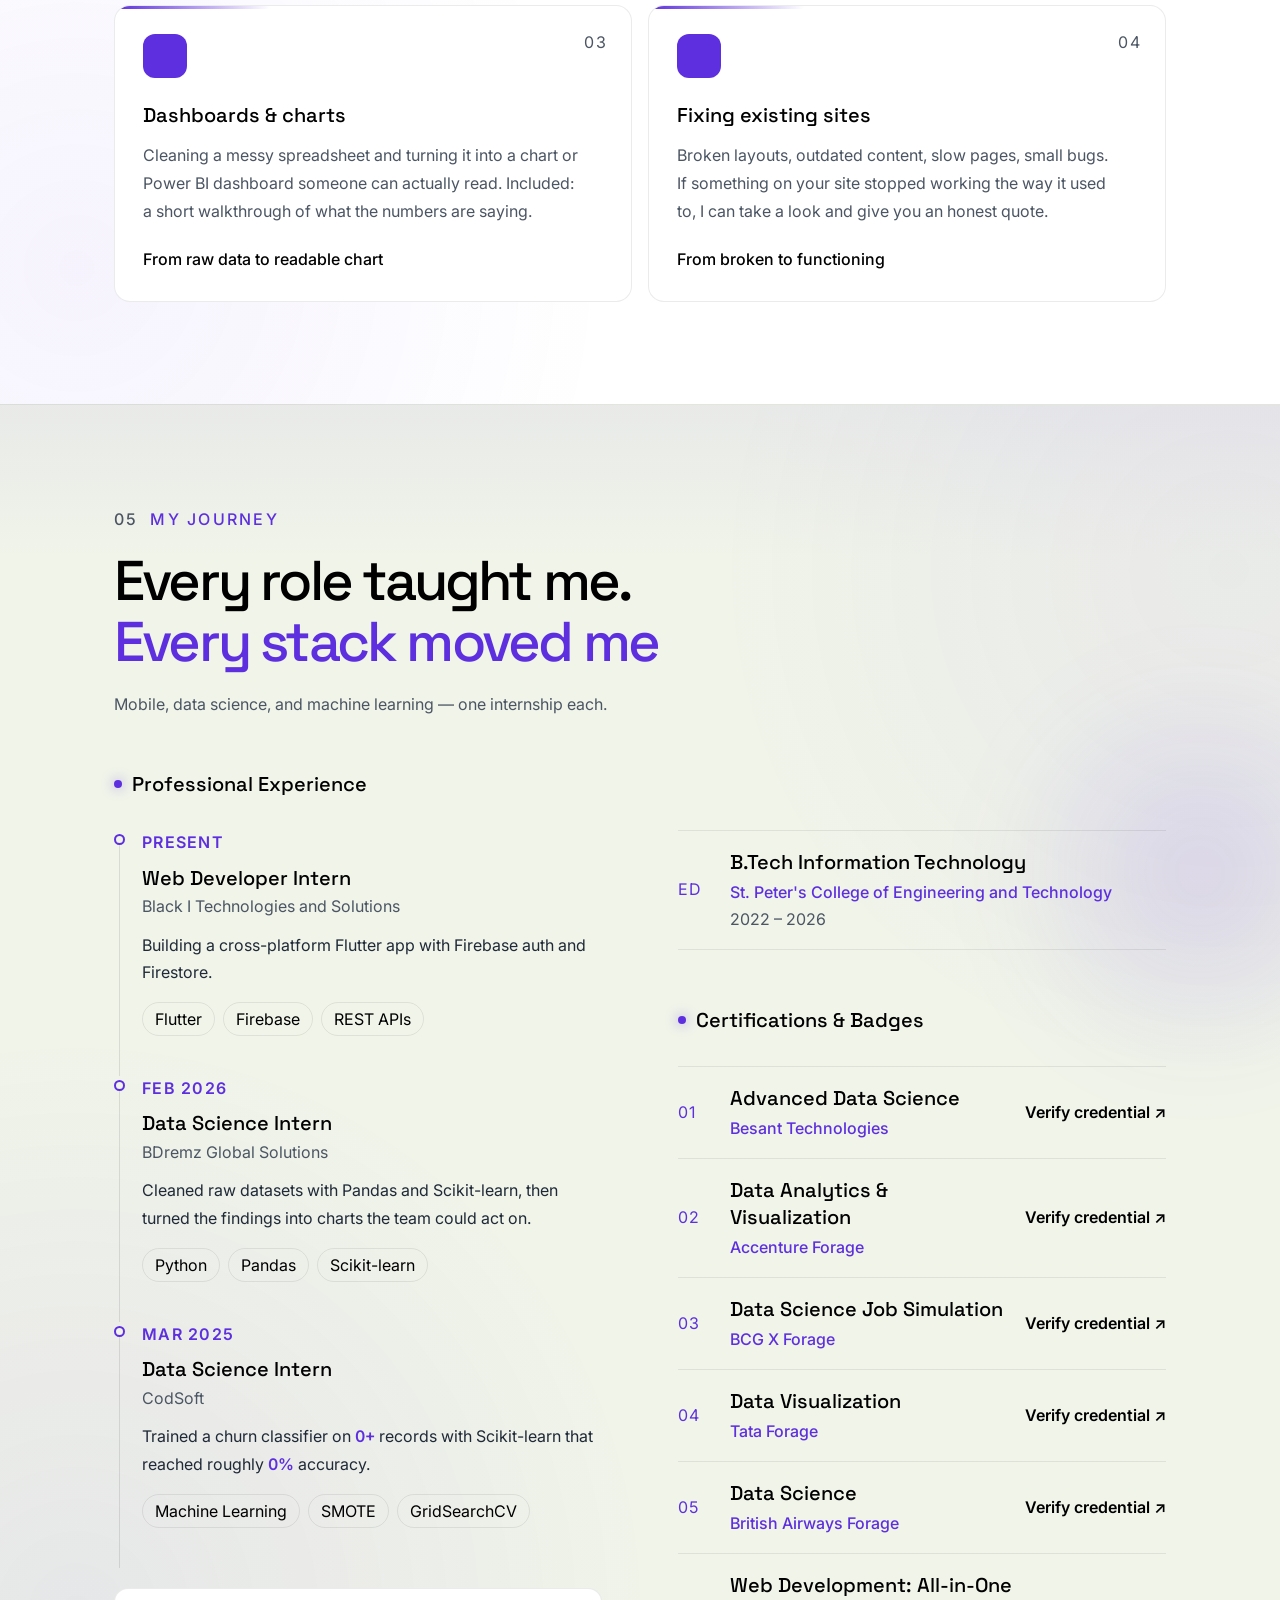
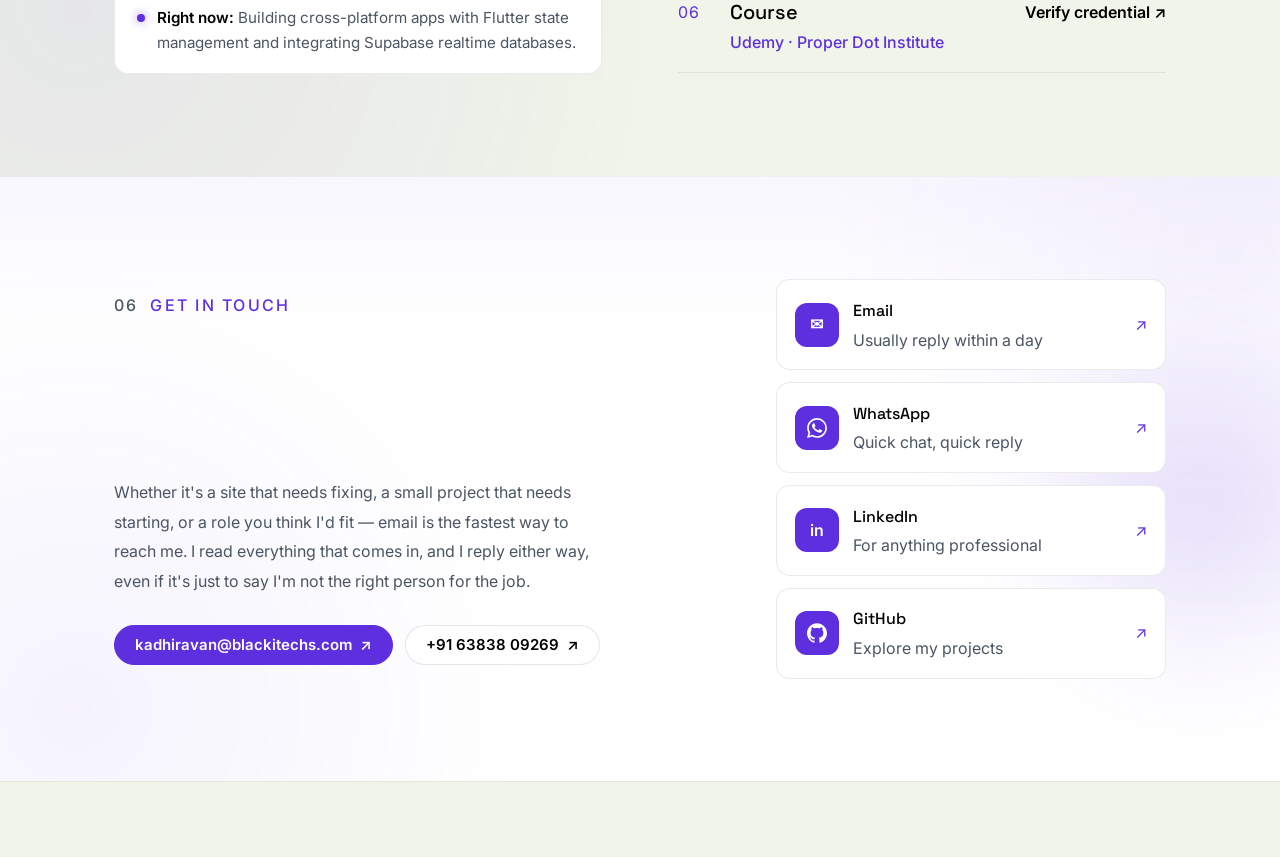
==== commit 274dc5c2: "Add files via upload" ====
--- a/index.html
+++ b/index.html
@@ -1,1355 +1,1355 @@
-<!DOCTYPE html>
-<html lang="en">
-<head>
-  <meta charset="UTF-8">
-  <meta name="viewport" content="width=device-width, initial-scale=1.0">
-
-  <meta
-    name="description"
-    content="Kadhiravan — website developer building thoughtful digital experiences."
-  >
-
-  <meta name="theme-color" content="#5D2FDF">
-
-  <title>Kadhiravan | Website Developer</title>
-
-  <!-- Our two font families -->
-  <link rel="preconnect" href="https://fonts.googleapis.com">
-  <link rel="preconnect" href="https://fonts.gstatic.com" crossorigin>
-
-  <link
-    href="https://fonts.googleapis.com/css2?family=Inter:wght@400;500;600;700&family=Space+Grotesk:wght@400;500;600;700&display=swap"
-    rel="stylesheet"
-  >
-
-  <link rel="stylesheet" href="style.css">
-  <script src="script.js" defer></script>
-  <link rel="stylesheet" href="animations.css">
-  <link rel="stylesheet" href="hero-decor.css">
-  <link rel="stylesheet" href="hero-art.css">
-  <link rel="stylesheet" href="hero-bg.css">
-  <script src="animations.js" defer></script>
-</head>
-
-<body>
-  <!-- HEADER (always dark glass) -->
-  <header class="site-header" id="top">
-    <nav class="nav container" aria-label="Main navigation">
-
-      <a class="brand" href="#" aria-label="Kadhiravan home">
-        KADHIRAVAN
-      </a>
-
-      <button
-        class="menu-toggle"
-        type="button"
-        aria-label="Open navigation menu"
-        aria-expanded="false"
-        aria-controls="nav-links"
-      >
-        <span></span>
-        <span></span>
-      </button>
-
-      <div class="nav-links" id="nav-links">
-        <a href="#about">About</a>
-        <a href="#skills">Skills</a>
-        <a href="#projects">Work</a>
-        <a href="#services">Services</a>
-        <a href="#experience">Experience</a>
-        <a href="#contact">Contact</a>
-      </div>
-
-      <a class="nav-cta" href="#contact">
-        Let's connect <span aria-hidden="true">↗</span>
-      </a>
-
-    </nav>
-  </header>
-
-  <main>
-
-    <!-- 1 · HERO — WHITE -->
-    <section class="hero theme-light" aria-labelledby="hero-title">
-      <div class="hero-glow" aria-hidden="true"></div>
-
-      <!-- HERO STAGE: everything between the header and the marquee.
-           The decor icons fill exactly this area. -->
-      <div class="hero-stage">
-
-        <!-- HERO BACKGROUND IMAGE: save your image as
-             images/hero/hero-bg.webp (recommended 2560 x 1000).
-             If the file is missing, this layer removes itself. -->
-        <div class="hero-image" aria-hidden="true">
-          <img
-            src="images/hero/hero-bg.webp"
-            alt=""
-            width="2560"
-            height="1000"
-            decoding="async"
-            onerror="this.parentElement.remove()"
-          >
-        </div>
-
-        <!-- HERO ART: quiet background shapes (blobs, grid, corner rings,
-             playful shapes, wave). Sits behind everything, in free space only.
-             Styles: hero-art.css -->
-        <div class="hero-art" aria-hidden="true">
-          <span class="art-blob art-blob-teal"></span>
-          <span class="art-blob art-blob-violet"></span>
-          <span class="art-blob art-blob-sun"></span>
-
-          <!-- corner rings -->
-          <svg class="art art-rings art-rings-tl" viewBox="0 0 120 120">
-            <circle cx="0" cy="0" r="30"/><circle cx="0" cy="0" r="55"/>
-            <circle cx="0" cy="0" r="80"/><circle cx="0" cy="0" r="105"/>
-          </svg>
-          <svg class="art art-rings art-rings-br" viewBox="0 0 200 200">
-            <circle cx="200" cy="200" r="50"/><circle cx="200" cy="200" r="95"/>
-            <circle cx="200" cy="200" r="140"/><circle cx="200" cy="200" r="185"/>
-          </svg>
-
-          <!-- wave ribbon above the marquee -->
-          <svg class="art-wave" viewBox="0 0 1440 60" preserveAspectRatio="none">
-            <path d="M0 34C160 8 320 8 480 30s320 24 480 0 320-22 480 4V60H0z"/>
-            <path d="M0 44C200 22 360 24 540 42s300 12 480-8 280-12 420 6V60H0z"/>
-            <path d="M0 52C220 38 420 36 640 50s380 4 560-8 160-2 240 4V60H0z"/>
-          </svg>
-        </div>
-
-
-
-      <div class="hero-layout container">
-
-        <!-- LEFT: TEXT -->
-        <div class="hero-content">
-
-          <p class="eyebrow hero-reveal">
-            <span class="status-dot"></span>
-            WEB DEVELOPER
-            <span class="eyebrow-divider">·</span>
-            CREATIVE BUILDER
-          </p>
-
-          <h1 class="hero-title hero-reveal" id="hero-title">
-            <span class="hero-lead">I AM</span>
-            <span class="hero-name">KADHIRAVAN.</span>
-          </h1>
-
-          <p class="hero-description hero-reveal">
-            I craft digital products and work with modern frontend tools,
-            with a foundation in data analytics.
-          </p>
-
-          <div class="hero-actions hero-reveal">
-            <a class="button button-primary" href="#projects">
-              Explore my work
-              <span aria-hidden="true">↗</span>
-            </a>
-
-            <a class="button button-secondary" href="#contact">
-              Let's connect
-            </a>
-          </div>
-
-        </div>
-
-        <!-- RIGHT: PORTRAIT -->
-        <div class="hero-visual hero-reveal">
-
-          <div class="portrait-wrap">
-
-            <div class="portrait-orbit" aria-hidden="true"></div>
-
-            <div class="portrait-frame">
-              <img
-                class="hero-portrait"
-                src="images/hero-portrait.webp"
-                alt="Portrait of Kadhiravan"
-                fetchpriority="high"
-                width="900"
-                height="1050"
-              >
-            </div>
-
-            <img
-              class="hero-decoration"
-              src="images/red-abstract.webp"
-              alt=""
-              aria-hidden="true"
-            >
-
-          </div>
-
-        </div>
-      </div>
-
-      </div><!-- /hero-stage -->
-
-      <!-- MARQUEE: slim chip ticker. 8 identical groups so the loop never runs dry on wide screens -->
-      <div class="hero-marquee" aria-label="Areas of interest">
-        <div class="marquee-track" aria-hidden="true">
-          <div class="marquee-group">
-            <span>WORDPRESS</span>
-            <span>FRONTEND DEVELOPMENT</span>
-            <span>JAVASCRIPT</span>
-            <span>DATA ANALYTICS</span>
-          </div>
-          <div class="marquee-group">
-            <span>WORDPRESS</span>
-            <span>FRONTEND DEVELOPMENT</span>
-            <span>JAVASCRIPT</span>
-            <span>DATA ANALYTICS</span>
-          </div>
-          <div class="marquee-group">
-            <span>WORDPRESS</span>
-            <span>FRONTEND DEVELOPMENT</span>
-            <span>JAVASCRIPT</span>
-            <span>DATA ANALYTICS</span>
-          </div>
-          <div class="marquee-group">
-            <span>WORDPRESS</span>
-            <span>FRONTEND DEVELOPMENT</span>
-            <span>JAVASCRIPT</span>
-            <span>DATA ANALYTICS</span>
-          </div>
-          <div class="marquee-group">
-            <span>WORDPRESS</span>
-            <span>FRONTEND DEVELOPMENT</span>
-            <span>JAVASCRIPT</span>
-            <span>DATA ANALYTICS</span>
-          </div>
-          <div class="marquee-group">
-            <span>WORDPRESS</span>
-            <span>FRONTEND DEVELOPMENT</span>
-            <span>JAVASCRIPT</span>
-            <span>DATA ANALYTICS</span>
-          </div>
-          <div class="marquee-group">
-            <span>WORDPRESS</span>
-            <span>FRONTEND DEVELOPMENT</span>
-            <span>JAVASCRIPT</span>
-            <span>DATA ANALYTICS</span>
-          </div>
-          <div class="marquee-group">
-            <span>WORDPRESS</span>
-            <span>FRONTEND DEVELOPMENT</span>
-            <span>JAVASCRIPT</span>
-            <span>DATA ANALYTICS</span>
-          </div>
-        </div>
-      </div>
-
-    </section>
-
-
-    <!-- 2 · ABOUT — BLACK -->
-    <section class="about section theme-mid" id="about" aria-labelledby="about-title">
-      <div class="about-layout container">
-
-        <!-- LEFT: HEADING + HOW I WORK -->
-        <div class="about-left">
-
-          <div class="about-heading">
-            <p class="section-eyebrow">
-              <span class="section-number">01</span>
-              ABOUT ME
-            </p>
-
-            <h2 class="about-title" id="about-title">
-              Hand-built sites.
-              <span class="accent-text">Built to hold up.</span>
-            </h2>
-          </div>
-
-          <div class="about-approach">
-
-            <h3 class="approach-title">How I work<span>.</span></h3>
-
-            <div class="approach-list">
-              <article class="approach-item">
-                <span class="approach-number">01</span>
-                <div>
-                  <h4>Start with the brief</h4>
-                  <p>Read the request carefully. Most design problems are actually communication problems in disguise.</p>
-                </div>
-              </article>
-
-              <article class="approach-item">
-                <span class="approach-number">02</span>
-                <div>
-                  <h4>Keep it readable</h4>
-                  <p>Clear type, obvious hierarchy, and pages that work on a phone as well as they do on a laptop. Nothing on the page should make the reader pause to figure it out.</p>
-                </div>
-              </article>
-
-              <article class="approach-item">
-                <span class="approach-number">03</span>
-                <div>
-                  <h4>Test the theory</h4>
-                  <p>Reading about CSS only gets you so far. Concepts stick when I have to make them work in a real layout, on a real brief.</p>
-                </div>
-              </article>
-            </div>
-          </div>
-
-        </div>
-
-        <!-- RIGHT: INTRODUCTION + FEATURE CARDS -->
-        <div class="about-content">
-          <p class="about-lead">
-            I work mostly with WordPress, HTML, CSS, and
-            JavaScript. Most of what I know came from building things,
-            breaking them, and rebuilding. I care about the small details, spacing, type, and code.
-            Right now I'm adding Flutter and Firebase to that, so a project can run from the page to the data behind it.
-          </p>
-
-          <div class="about-divider"></div>
-
-          <div class="about-features">
-
-            <article class="about-card">
-              <div class="about-card-top">
-                <span class="about-icon" aria-hidden="true">
-                  <svg viewBox="0 0 24 24" fill="none"
-                    stroke="currentColor" stroke-width="1.6"
-                    stroke-linecap="round" stroke-linejoin="round">
-                    <rect x="3" y="4" width="18" height="16" rx="2"/>
-                    <path d="M3 9h18M8 9v11"/>
-                  </svg>
-                </span>
-                <span class="about-card-number">01</span>
-              </div>
-
-              <h3>Building for the browser</h3>
-              <p>
-                Custom WordPress themes, hand-written HTML/CSS, and small
-                JavaScript interactions — built to the brief, not to a template.
-              </p>
-            </article>
-
-            <article class="about-card">
-              <div class="about-card-top">
-                <span class="about-icon" aria-hidden="true">
-                  <svg viewBox="0 0 24 24" fill="none"
-                    stroke="currentColor" stroke-width="1.6"
-                    stroke-linecap="round" stroke-linejoin="round">
-                    <path d="M4 19V5M4 19h17"/>
-                    <path d="m7 15 4-4 3 2 6-7"/>
-                    <path d="M15 6h5v5"/>
-                  </svg>
-                </span>
-                <span class="about-card-number">02</span>
-              </div>
-
-              <h3>Currently studying</h3>
-              <p>
-                Python, SQL, and Power BI. The certificates are listed in
-                my Experience section. The rest, I'm picking up project by project.
-              </p>
-            </article>
-
-          </div>
-        </div>
-
-      </div>
-    </section>
-
-
-    <!-- 3 · SKILLS — WHITE -->
-    <section
-      class="skills section theme-light"
-      id="skills"
-      aria-labelledby="skills-title"
-    >
-      <div class="container">
-
-        <div class="skills-heading">
-          <p class="section-eyebrow">
-            <span class="section-number">02</span>
-            MY TOOLKIT
-          </p>
-
-          <h2 class="skills-title" id="skills-title">
-            What I reach for.
-            <span>What I'm still figuring out.</span>
-          </h2>
-
-          <p class="skills-intro">
-            Most of these I picked up because a project needed them.
-            A few I'm still learning properly, and I say so below.
-          </p>
-        </div>
-
-        <div class="skills-grid">
-
-          <!-- CARD 1: WEB DEVELOPMENT -->
-          <article class="skill-card skill-card-primary">
-            <div class="skill-media">
-              <!-- PASTE YOUR IMAGE HERE: images/skills/web-development.webp -->
-              <img src="images/skills/web-development.webp" alt="Building in the browser illustration" loading="lazy" width="1040" height="585">
-            </div>
-
-            <div class="skill-card-top">
-              <span class="skill-icon" aria-hidden="true">
-                <svg viewBox="0 0 24 24" fill="none"
-                  stroke="currentColor" stroke-width="1.6"
-                  stroke-linecap="round" stroke-linejoin="round">
-                  <rect x="3" y="4" width="18" height="16" rx="2"/>
-                  <path d="M3 9h18M8 9v11"/>
-                </svg>
-              </span>
-
-              <span class="skill-index">01 / DAILY</span>
-            </div>
-
-            <h3>Building in the browser</h3>
-
-            <p class="skill-description">
-              WordPress, HTML, CSS and JavaScript, built by hand.
-            </p>
-
-            <div class="skill-tags">
-              <span>WordPress</span>
-              <span>HTML</span>
-              <span>CSS</span>
-              <span>JavaScript</span>
-            </div>
-          </article>
-
-          <!-- CARD 2: FRAMEWORKS -->
-          <article class="skill-card">
-            <div class="skill-media">
-              <!-- PASTE YOUR IMAGE HERE: images/skills/frameworks.webp -->
-              <img src="images/skills/frameworks.webp" alt="Frontend frameworks illustration" loading="lazy" width="1040" height="585">
-            </div>
-
-            <div class="skill-card-top">
-              <span class="skill-icon" aria-hidden="true">
-                <svg viewBox="0 0 24 24" fill="none"
-                  stroke="currentColor" stroke-width="1.6"
-                  stroke-linecap="round" stroke-linejoin="round">
-                  <path d="m8 7-5 5 5 5M16 7l5 5-5 5"/>
-                  <path d="m14 4-4 16"/>
-                </svg>
-              </span>
-
-              <span class="skill-index">02 / IN PROGRESS</span>
-            </div>
-
-            <h3>Frontend frameworks</h3>
-
-            <p class="skill-description">
-              Learning Angular and React, one small build at a time.
-            </p>
-
-            <div class="skill-tags">
-              <span>Angular</span>
-              <span>React</span>
-            </div>
-          </article>
-
-          <!-- CARD 3: DATA ANALYTICS -->
-          <article class="skill-card">
-            <div class="skill-media">
-              <!-- PASTE YOUR IMAGE HERE: images/skills/data-analytics.webp -->
-              <img src="images/skills/data-analytics.webp" alt="Reading the numbers illustration" loading="lazy" width="1040" height="585">
-            </div>
-
-            <div class="skill-card-top">
-              <span class="skill-icon" aria-hidden="true">
-                <svg viewBox="0 0 24 24" fill="none"
-                  stroke="currentColor" stroke-width="1.6"
-                  stroke-linecap="round" stroke-linejoin="round">
-                  <path d="M4 19V5M4 19h17"/>
-                  <path d="m7 15 4-4 3 2 6-7"/>
-                </svg>
-              </span>
-
-              <span class="skill-index">03 / CERTIFIED</span>
-            </div>
-
-            <h3>Reading the numbers</h3>
-
-            <p class="skill-description">
-              Cleaning messy data into charts people can read.
-            </p>
-
-            <div class="skill-tags">
-              <span>Python</span>
-              <span>SQL</span>
-              <span>Excel</span>
-              <span>Power BI</span>
-            </div>
-          </article>
-
-          <!-- CARD 4: TOOLS -->
-          <article class="skill-card">
-            <div class="skill-media">
-              <!-- PASTE YOUR IMAGE HERE: images/skills/tools.webp -->
-              <img src="images/skills/tools.webp" alt="Day-to-day tools illustration" loading="lazy" width="1040" height="585">
-            </div>
-
-            <div class="skill-card-top">
-              <span class="skill-icon" aria-hidden="true">
-                <svg viewBox="0 0 24 24" fill="none"
-                  stroke="currentColor" stroke-width="1.6"
-                  stroke-linecap="round" stroke-linejoin="round">
-                  <circle cx="12" cy="5" r="3"/>
-                  <circle cx="6" cy="19" r="3"/>
-                  <circle cx="18" cy="19" r="3"/>
-                  <path d="M10.5 7.6 7.5 16.2M13.5 7.6l3 8.6M9 19h6"/>
-                </svg>
-              </span>
-
-              <span class="skill-index">04 / WORKFLOW</span>
-            </div>
-
-            <h3>Day-to-day tools</h3>
-
-            <p class="skill-description">
-              Git, GitHub and DevTools to ship work that holds up.
-            </p>
-
-            <div class="skill-tags">
-              <span>Git</span>
-              <span>GitHub</span>
-              <span>Browser DevTools</span>
-            </div>
-          </article>
-
-        </div>
-      </div>
-    </section>
-
-
-    <!-- 4 · PROJECTS — BLACK -->
-    <section class="projects section theme-mid" id="projects">
-      <div class="container">
-
-        <div class="projects-heading">
-          <p class="section-eyebrow">
-            <span>03</span> SELECTED WORK
-          </p>
-
-          <h2 class="projects-title">
-            Things I've built. <span>Ideas brought to life.</span>
-          </h2>
-
-          <p class="projects-intro">
-            A selection of websites and digital projects I've worked on
-            while building my skills and exploring new technologies.
-          </p>
-        </div>
-
-        <div class="projects-grid">
-
-          <!-- PROJECT 1 -->
-          <!-- PASTE YOUR PROJECT 1 LINK IN href BELOW -->
-          <a class="project-card" href="https://apj-photography.vercel.app" target="_blank" rel="noopener noreferrer">
-            <div class="project-preview">
-              <div class="browser-bar">
-                <div class="browser-dots">
-                  <span></span><span></span><span></span>
-                </div>
-                <span class="browser-label">APJ Photography</span>
-              </div>
-
-              <div class="project-image">
-                <img
-                  src="images/projects/apj-photography.webp"
-                  alt="APJ Photography website screenshot"
-                  loading="lazy"
-                >
-                <div class="project-overlay" aria-hidden="true">
-                  <span class="project-view-btn">View Project ↗</span>
-                </div>
-              </div>
-            </div>
-
-            <div class="project-info">
-              <div class="project-meta">
-                <span>01 / WEBSITE</span>
-                <span class="project-status">Photography</span>
-              </div>
-
-              <div class="project-title-row">
-                <h3>APJ Photography</h3>
-                <span class="project-card-arrow" aria-hidden="true">↗</span>
-              </div>
-              <p>
-                A photography website designed to present visual work
-                through a focused, image-led experience.
-              </p>
-
-              <div class="project-tags">
-                <span>Web Design</span>
-                <span>Responsive UI</span>
-              </div>
-            </div>
-          </a>
-
-          <!-- PROJECT 2 -->
-          <!-- PASTE YOUR PROJECT 2 LINK IN href BELOW -->
-          <a class="project-card" href="https://hostelsync-orpin.vercel.app" target="_blank" rel="noopener noreferrer">
-            <div class="project-preview">
-              <div class="browser-bar">
-                <div class="browser-dots">
-                  <span></span><span></span><span></span>
-                </div>
-                <span class="browser-label">Hostelsync</span>
-              </div>
-
-              <div class="project-image">
-                <img
-                  src="images/projects/hostelsync.webp"
-                  alt="Hostelsync hostel management application screenshot"
-                  loading="lazy"
-                >
-                <div class="project-overlay" aria-hidden="true">
-                  <span class="project-view-btn">View Project ↗</span>
-                </div>
-              </div>
-            </div>
-
-            <div class="project-info">
-              <div class="project-meta">
-                <span>02 / APPLICATION</span>
-                <span class="project-status">Management</span>
-              </div>
-
-              <div class="project-title-row">
-                <h3>Hostelsync</h3>
-                <span class="project-card-arrow" aria-hidden="true">↗</span>
-              </div>
-              <p>
-                A hostel management project focused on organizing
-                hostel information and simplifying everyday workflows.
-              </p>
-
-              <div class="project-tags">
-                <span>Web App</span>
-                <span>Supabase</span>
-              </div>
-            </div>
-          </a>
-
-          <!-- PROJECT 3 -->
-          <!-- PASTE YOUR PROJECT 3 LINK IN href BELOW -->
-          <a class="project-card" href="https://mukeshportfolio-six.vercel.app" target="_blank" rel="noopener noreferrer">
-            <div class="project-preview">
-              <div class="browser-bar">
-                <div class="browser-dots">
-                  <span></span><span></span><span></span>
-                </div>
-                <span class="browser-label">Client Portfolio</span>
-              </div>
-
-              <div class="project-image">
-                <img
-                  src="images/projects/client-portfolio.webp"
-                  alt="Client portfolio website screenshot"
-                  loading="lazy"
-                >
-                <div class="project-overlay" aria-hidden="true">
-                  <span class="project-view-btn">View Project ↗</span>
-                </div>
-              </div>
-            </div>
-
-            <div class="project-info">
-              <div class="project-meta">
-                <span>03 / CLIENT WORK</span>
-                <span class="project-status">Portfolio</span>
-              </div>
-
-              <div class="project-title-row">
-                <h3>Client Portfolio</h3>
-                <span class="project-card-arrow" aria-hidden="true">↗</span>
-              </div>
-              <p>
-                A portfolio website created to present a client's work,
-                profile, and professional services.
-              </p>
-
-              <div class="project-tags">
-                <span>Web Build</span>
-                <span>Responsive Design</span>
-              </div>
-            </div>
-          </a>
-
-          <!-- PROJECT 4 -->
-          <!-- PASTE YOUR PROJECT 4 LINK IN href BELOW -->
-          <a class="project-card project-card-primary" href="https://kadhiravan-portfolio.vercel.app" target="_blank" rel="noopener noreferrer">
-            <div class="project-preview">
-              <div class="browser-bar">
-                <div class="browser-dots">
-                  <span></span><span></span><span></span>
-                </div>
-                <span class="browser-label">Personal Portfolio</span>
-              </div>
-
-              <div class="project-image">
-                <img
-                  src="images/projects/personal-portfolio.webp"
-                  alt="Personal portfolio website screenshot"
-                  loading="lazy"
-                >
-                <div class="project-overlay" aria-hidden="true">
-                  <span class="project-view-btn">View Project ↗</span>
-                </div>
-              </div>
-            </div>
-
-            <div class="project-info">
-              <div class="project-meta">
-                <span>04 / PERSONAL</span>
-                <span class="project-status">Resume</span>
-              </div>
-
-              <div class="project-title-row">
-                <h3>Personal Portfolio</h3>
-                <span class="project-card-arrow" aria-hidden="true">↗</span>
-              </div>
-              <p>
-                My own portfolio, built to showcase projects, technical
-                skills, and my progress as a web developer.
-              </p>
-
-              <div class="project-tags">
-                <span>HTML</span>
-                <span>CSS</span>
-                <span>JavaScript</span>
-              </div>
-            </div>
-          </a>
-
-          <!-- PROJECT 5 -->
-          <!-- PASTE YOUR PROJECT 5 LINK IN href BELOW -->
-          <a class="project-card" href="https://aadhiparasakthi.vercel.app" target="_blank" rel="noopener noreferrer">
-            <div class="project-preview">
-              <div class="browser-bar">
-                <div class="browser-dots">
-                  <span></span><span></span><span></span>
-                </div>
-                <span class="browser-label">College Portfolio</span>
-              </div>
-
-              <div class="project-image">
-                <img
-                  src="images/projects/college-portfolio.webp"
-                  alt="College portfolio website screenshot"
-                  loading="lazy"
-                >
-                <div class="project-overlay" aria-hidden="true">
-                  <span class="project-view-btn">View Project ↗</span>
-                </div>
-              </div>
-            </div>
-
-            <div class="project-info">
-              <div class="project-meta">
-                <span>05 / WEBSITE</span>
-                <span class="project-status">Education</span>
-              </div>
-
-              <div class="project-title-row">
-                <h3>College Portfolio</h3>
-                <span class="project-card-arrow" aria-hidden="true">↗</span>
-              </div>
-              <p>
-                A college-focused website project designed to organize
-                information and present it in a clear layout.
-              </p>
-
-              <div class="project-tags">
-                <span>Web Design</span>
-                <span>UI Development</span>
-              </div>
-            </div>
-          </a>
-
-          <!-- PROJECT 6 -->
-          <!-- PASTE YOUR PROJECT 6 LINK IN href BELOW -->
-          <a class="project-card" href="https://stocknexus-lablink.vercel.app" target="_blank" rel="noopener noreferrer">
-            <div class="project-preview">
-              <div class="browser-bar">
-                <div class="browser-dots">
-                  <span></span><span></span><span></span>
-                </div>
-                <span class="browser-label">InsightVault AI</span>
-              </div>
-
-              <div class="project-image">
-                <img
-                  src="images/projects/insightvault-ai.webp"
-                  alt="InsightVault AI project screenshot"
-                  loading="lazy"
-                >
-                <div class="project-overlay" aria-hidden="true">
-                  <span class="project-view-btn">View Project ↗</span>
-                </div>
-              </div>
-            </div>
-
-            <div class="project-info">
-              <div class="project-meta">
-                <span>06 / AI PROJECT</span>
-                <span class="project-status">Library</span>
-              </div>
-
-              <div class="project-title-row">
-                <h3>InsightVault AI</h3>
-                <span class="project-card-arrow" aria-hidden="true">↗</span>
-              </div>
-              <p>
-                A digital library management platform designed to organize, store, and track books and documents in one place.
-              </p>
-
-              <div class="project-tags">
-                <span>AI</span>
-                <span>Web Platform</span>
-              </div>
-            </div>
-          </a>
-
-        </div>
-      </div>
-    </section>
-
-
-    <!-- 5 · SERVICES — WHITE -->
-    <section class="services section theme-light" id="services">
-      <div class="container">
-
-        <div class="services-heading">
-          <p class="section-eyebrow">
-            <span>04</span> WHAT I CAN DO
-          </p>
-
-          <h2 class="services-title">
-            Rough ideas in.
-            <span>Finished work out.</span>
-          </h2>
-
-          <p class="services-intro">
-            Small to mid-sized projects, usually starting from a conversation
-            rather than a finished spec. Here's what I take on.
-          </p>
-        </div>
-
-        <div class="services-grid">
-
-          <!-- Card 01 — WordPress -->
-          <article class="service-card">
-            <div class="service-media" aria-hidden="true">
-              <img src="images/services/wordpress-sites.webp" alt="" loading="lazy" width="1200" height="700">
-            </div>
-            <span class="service-number">01</span>
-
-            <div class="service-icon" aria-hidden="true">
-              <svg viewBox="0 0 24 24" fill="none">
-                <rect x="3" y="4" width="18" height="16" rx="2"
-                  stroke="currentColor" stroke-width="1.5"/>
-                <path d="M3 9h18M8 4v5"
-                  stroke="currentColor" stroke-width="1.5"/>
-                <path d="m9 14 2 2 4-4"
-                  stroke="currentColor" stroke-width="1.5"
-                  stroke-linecap="round" stroke-linejoin="round"/>
-              </svg>
-            </div>
-
-            <h3>WordPress sites</h3>
-
-            <p>
-              Business pages, portfolios, and blogs built with WordPress,
-              Astra, and Elementor. Theme setup, content structure, and a
-              layout that fits the brand — not a stock template.
-            </p>
-
-            <span class="service-link">
-              From brief to live site
-              <span aria-hidden="true"></span>
-            </span>
-          </article>
-
-          <!-- Card 02 — Hand-coded -->
-          <article class="service-card">
-            <div class="service-media" aria-hidden="true">
-              <img src="images/services/hand-coded-pages.webp" alt="" loading="lazy" width="1200" height="700">
-            </div>
-            <span class="service-number">02</span>
-
-            <div class="service-icon" aria-hidden="true">
-              <svg viewBox="0 0 24 24" fill="none">
-                <path d="m8 7-5 5 5 5M16 7l5 5-5 5M14 4l-4 16"
-                  stroke="currentColor" stroke-width="1.5"
-                  stroke-linecap="round" stroke-linejoin="round"/>
-              </svg>
-            </div>
-
-            <h3>Hand-coded pages</h3>
-
-            <p>
-              Single pages or small projects written directly in HTML, CSS,
-              and JavaScript. A good fit when a project doesn't need a CMS
-              and the markup should stay small and readable.
-            </p>
-
-            <span class="service-link">
-              From markup to working page
-              <span aria-hidden="true"></span>
-            </span>
-          </article>
-
-          <!-- Card 03 — Data -->
-          <article class="service-card">
-            <div class="service-media" aria-hidden="true">
-              <img src="images/services/dashboards-charts.webp" alt="" loading="lazy" width="1200" height="700">
-            </div>
-            <span class="service-number">03</span>
-
-            <div class="service-icon" aria-hidden="true">
-              <svg viewBox="0 0 24 24" fill="none">
-                <path d="M4 19V5M4 19h17"
-                  stroke="currentColor" stroke-width="1.5"
-                  stroke-linecap="round"/>
-                <rect x="7" y="11" width="3" height="5" rx=".5"
-                  stroke="currentColor" stroke-width="1.5"/>
-                <rect x="13" y="7" width="3" height="9" rx=".5"
-                  stroke="currentColor" stroke-width="1.5"/>
-                <rect x="19" y="4" width="2" height="12" rx=".5"
-                  stroke="currentColor" stroke-width="1.5"/>
-              </svg>
-            </div>
-
-            <h3>Dashboards &amp; charts</h3>
-
-            <p>
-              Cleaning a messy spreadsheet and turning it into a chart or
-              Power BI dashboard someone can actually read. Included:
-              a short walkthrough of what the numbers are saying.
-            </p>
-
-            <span class="service-link">
-              From raw data to readable chart
-              <span aria-hidden="true"></span>
-            </span>
-          </article>
-
-          <!-- Card 04 — Fixes -->
-          <article class="service-card">
-            <div class="service-media" aria-hidden="true">
-              <img src="images/services/fixing-sites.webp" alt="" loading="lazy" width="1200" height="700">
-            </div>
-            <span class="service-number">04</span>
-
-            <div class="service-icon" aria-hidden="true">
-              <svg viewBox="0 0 24 24" fill="none">
-                <path d="M12 3v3M12 18v3M3 12h3M18 12h3"
-                  stroke="currentColor" stroke-width="1.5"
-                  stroke-linecap="round"/>
-                <circle cx="12" cy="12" r="6"
-                  stroke="currentColor" stroke-width="1.5"/>
-                <path d="m9.5 12 1.7 1.7 3.5-3.5"
-                  stroke="currentColor" stroke-width="1.5"
-                  stroke-linecap="round" stroke-linejoin="round"/>
-              </svg>
-            </div>
-
-            <h3>Fixing existing sites</h3>
-
-            <p>
-              Broken layouts, outdated content, slow pages, small bugs.
-              If something on your site stopped working the way it used to,
-              I can take a look and give you an honest quote.
-            </p>
-
-            <span class="service-link">
-              From broken to functioning
-              <span aria-hidden="true"></span>
-            </span>
-          </article>
-
-        </div>
-
-      </div>
-    </section>
-
-
-    <!-- 6 · EXPERIENCE & CREDENTIALS — BLACK (kept deliberately sparse) -->
-    <section class="experience section theme-mid" id="experience">
-      <div class="container">
-
-        <div class="experience-heading">
-          <p class="section-eyebrow">
-            <span>05</span> MY JOURNEY
-          </p>
-
-          <h2 class="experience-title">
-            Every role taught me.
-            <span>Every stack moved me</span>
-          </h2>
-
-          <p class="experience-intro">
-            Mobile, data science, and machine learning — one internship each.
-          </p>
-        </div>
-
-        <div class="experience-layout">
-
-          <!-- LEFT: PROFESSIONAL EXPERIENCE -->
-          <div class="experience-column">
-            <h3 class="experience-column-title">
-              <span class="experience-dot"></span>
-              Professional Experience
-            </h3>
-
-            <!-- BLACK I TECHNOLOGIES -->
-            <article class="timeline-item">
-              <div class="timeline-marker"></div>
-
-              <div class="timeline-content">
-                <span class="timeline-date">PRESENT</span>
-
-                <h4>Web Developer Intern</h4>
-
-                <p class="timeline-company">
-                  Black I Technologies and Solutions
-                </p>
-
-                <p class="timeline-description">
-                  Building a cross-platform Flutter app with Firebase auth and Firestore.
-                </p>
-
-                <div class="experience-tags">
-                  <span>Flutter</span>
-                  <span>Firebase</span>
-                  <span>REST APIs</span>
-                </div>
-              </div>
-            </article>
-
-            <!-- BDREMZ GLOBAL SOLUTIONS -->
-            <article class="timeline-item">
-              <div class="timeline-marker"></div>
-
-              <div class="timeline-content">
-                <span class="timeline-date">FEB 2026</span>
-
-                <h4>Data Science Intern</h4>
-
-                <p class="timeline-company">
-                  BDremz Global Solutions
-                </p>
-
-                <p class="timeline-description">
-                  Cleaned raw datasets with Pandas and Scikit-learn, then turned the findings into charts the team could act on.
-                </p>
-
-                <div class="experience-tags">
-                  <span>Python</span>
-                  <span>Pandas</span>
-                  <span>Scikit-learn</span>
-                </div>
-              </div>
-            </article>
-
-            <!-- CODSOFT -->
-            <article class="timeline-item">
-              <div class="timeline-marker"></div>
-
-              <div class="timeline-content">
-                <span class="timeline-date">MAR 2025</span>
-
-                <h4>Data Science Intern</h4>
-
-                <p class="timeline-company">
-                  CodSoft
-                </p>
-
-                <p class="timeline-description">
-                  Trained a churn classifier on 10,000+ records with Scikit-learn that reached roughly 85% accuracy.
-                </p>
-
-                <div class="experience-tags">
-                  <span>Machine Learning</span>
-                  <span>SMOTE</span>
-                  <span>GridSearchCV</span>
-                </div>
-              </div>
-            </article>
-
-            <!-- LEARNING NOTE (White Card) -->
-            <div class="learning-note">
-              <span class="learning-indicator"></span>
-              <p><strong>Right now:</strong> Building cross-platform apps with Flutter state management and integrating Supabase realtime databases.</p>
-            </div>
-
-          </div>
-
-          <!-- RIGHT: EDUCATION & CERTIFICATIONS -->
-          <div class="experience-column credentials-column">
-
-            <h3 class="experience-column-title">
-              <span class="experience-dot"></span>
-              Education
-            </h3>
-
-            <article class="credential-card">
-              <span class="credential-number">ED</span>
-
-              <div>
-                <h4>B.Tech Information Technology</h4>
-                <p>St. Peter's College of Engineering and Technology</p>
-                <p>2022 – 2026</p>
-              </div>
-            </article>
-
-            <h3 class="experience-column-title certification-heading">
-              <span class="experience-dot"></span>
-              Certifications &amp; Badges
-            </h3>
-
-            <div class="credentials-grid">
-
-              <article class="credential-card">
-                <span class="credential-number">01</span>
-                <div>
-                  <h4>Advanced Data Science</h4>
-                  <p>Besant Technologies</p>
-                </div>
-                <a
-                  class="credential-link"
-                  href="https://drive.google.com/file/d/1ICAwWz34_Rx90D8SiS4w7VIYKp6U0Q8l/view"
-                  target="_blank"
-                  rel="noopener noreferrer"
-                >
-                  Verify credential ↗
-                </a>
-              </article>
-
-              <article class="credential-card">
-                <span class="credential-number">02</span>
-                <div>
-                  <h4>Data Analytics &amp; Visualization</h4>
-                  <p>Accenture Forage</p>
-                </div>
-                <a
-                  class="credential-link"
-                  href="https://www.theforage.com/completion-certificates/Accenture%20North%20America/hzmoNKtzvAzXsEqx8_Accenture%20North%20America_WAdo3Ts9K2MbjDTok_1712156334139_completion_certificate.pdf"
-                  target="_blank"
-                  rel="noopener noreferrer"
-                >
-                  Verify credential ↗
-                </a>
-              </article>
-
-              <article class="credential-card">
-                <span class="credential-number">03</span>
-                <div>
-                  <h4>Data Science Job Simulation</h4>
-                  <p>BCG X Forage</p>
-                </div>
-                <a
-                  class="credential-link"
-                  href="https://www.theforage.com/completion-certificates/BCG%20/Tcz8gTtprzAS4xSoK_BCG_WAdo3Ts9K2MbjDTok_1712374403343_completion_certificate.pdf"
-                  target="_blank"
-                  rel="noopener noreferrer"
-                >
-                  Verify credential ↗
-                </a>
-              </article>
-
-              <article class="credential-card">
-                <span class="credential-number">04</span>
-                <div>
-                  <h4>Data Visualization</h4>
-                  <p>Tata Forage</p>
-                </div>
-                <a
-                  class="credential-link"
-                  href="https://www.theforage.com/completion-certificates/Tata/MyXvBcppsW2FkNYCX_Tata%20Group_WAdo3Ts9K2MbjDTok_1712303002992_completion_certificate.pdf"
-                  target="_blank"
-                  rel="noopener noreferrer"
-                >
-                  Verify credential ↗
-                </a>
-              </article>
-
-              <article class="credential-card">
-                <span class="credential-number">05</span>
-                <div>
-                  <h4>Data Science</h4>
-                  <p>British Airways Forage</p>
-                </div>
-                <a
-                  class="credential-link"
-                  href="https://www.theforage.com/completion-certificates/British%20Airways/NjynCWzGSaWXQCxSX_British%20Airways_WAdo3Ts9K2MbjDTok_1712664699306_completion_certificate.pdf"
-                  target="_blank"
-                  rel="noopener noreferrer"
-                >
-                  Verify credential ↗
-                </a>
-              </article>
-
-              <article class="credential-card">
-                <span class="credential-number">06</span>
-                <div>
-                  <h4>Web Development: All-in-One Course</h4>
-                  <p>Udemy · Proper Dot Institute</p>
-                </div>
-                <a
-                  class="credential-link"
-                  href="https://udemy-certificate.s3.amazonaws.com/image/UC-0bd24d03-4299-473a-a782-d7f6d711fe3e.jpg"
-                  target="_blank"
-                  rel="noopener noreferrer"
-                >
-                  Verify credential ↗
-                </a>
-              </article>
-
-            </div>
-
-          </div>
-        </div>
-      </div>
-    </section>
-
-
-    <!-- 7 · CONTACT — WHITE -->
-    <section class="contact section theme-light" id="contact">
-      <div class="container">
-
-        <div class="contact-layout">
-
-          <!-- LEFT CONTENT -->
-          <div class="contact-content">
-            <p class="section-eyebrow">
-              <span>06</span> GET IN TOUCH
-            </p>
-
-            <h2 class="contact-title">
-              Have something
-              <span>worth building?</span>
-            </h2>
-
-            <p class="contact-description">
-              Whether it's a site that needs fixing, a small project that needs
-              starting, or a role you think I'd fit — email is the fastest way
-              to reach me. I read everything that comes in, and I reply either
-              way, even if it's just to say I'm not the right person for the job.
-            </p>
-
-            <div class="contact-actions">
-              <a
-                class="contact-email"
-                href="mailto:kadhiravan@blackitechs.com"
-              >
-                kadhiravan@blackitechs.com
-                <span aria-hidden="true">↗</span>
-              </a>
-
-              <a
-                class="contact-phone"
-                href="tel:+916383809269"
-              >
-                +91 63838 09269
-                <span aria-hidden="true">↗</span>
-              </a>
-            </div>
-          </div>
-
-          <!-- RIGHT CONTACT LINKS -->
-          <div class="contact-panel">
-
-            <a
-              class="contact-option is-email"
-              href="mailto:kadhiravan@blackitechs.com"
-            >
-              <span class="contact-option-icon">✉</span>
-              <span class="contact-option-text">
-                <strong>Email</strong>
-                <small>Usually reply within a day</small>
-              </span>
-              <span class="contact-arrow">↗</span>
-            </a>
-
-            <a
-              class="contact-option is-whatsapp"
-              href="https://wa.me/6383809269"
-              target="_blank"
-              rel="noopener noreferrer"
-            >
-              <span class="contact-option-icon"><svg viewBox="0 0 24 24" aria-hidden="true"><path d="M17.472 14.382c-.297-.149-1.758-.867-2.03-.967-.273-.099-.471-.148-.67.15-.197.297-.767.966-.94 1.164-.173.199-.347.223-.644.075-.297-.15-1.255-.463-2.39-1.475-.883-.788-1.48-1.761-1.653-2.059-.173-.297-.018-.458.13-.606.134-.133.298-.347.446-.52.149-.174.198-.298.298-.497.099-.198.05-.371-.025-.52-.075-.149-.669-1.612-.916-2.207-.242-.579-.487-.5-.669-.51-.173-.008-.371-.01-.57-.01-.198 0-.52.074-.792.372-.272.297-1.04 1.016-1.04 2.479 0 1.462 1.065 2.875 1.213 3.074.149.198 2.096 3.2 5.077 4.487.709.306 1.262.489 1.694.625.712.227 1.36.195 1.871.118.571-.085 1.758-.719 2.006-1.413.248-.694.248-1.289.173-1.413-.074-.124-.272-.198-.57-.347m-5.421 7.403h-.004a9.87 9.87 0 01-5.031-1.378l-.361-.214-3.741.982.998-3.648-.235-.374a9.86 9.86 0 01-1.51-5.26c.001-5.45 4.436-9.884 9.888-9.884 2.64 0 5.122 1.03 6.988 2.898a9.825 9.825 0 012.893 6.994c-.003 5.45-4.437 9.884-9.885 9.884m8.413-18.297A11.815 11.815 0 0012.05 0C5.495 0 .16 5.335.157 11.892c0 2.096.547 4.142 1.588 5.945L.057 24l6.305-1.654a11.882 11.882 0 005.683 1.448h.005c6.554 0 11.89-5.335 11.893-11.893a11.821 11.821 0 00-3.48-8.413Z"/></svg></span>
-              <span class="contact-option-text">
-                <strong>WhatsApp</strong>
-                <small>Quick chat, quick reply</small>
-              </span>
-              <span class="contact-arrow">↗</span>
-            </a>
-
-            <a
-              class="contact-option is-linkedin"
-              href="https://www.linkedin.com/in/kadhiravan-arasu-821049312"
-              target="_blank"
-              rel="noopener noreferrer"
-            >
-              <span class="contact-option-icon">in</span>
-              <span class="contact-option-text">
-                <strong>LinkedIn</strong>
-                <small>For anything professional</small>
-              </span>
-              <span class="contact-arrow">↗</span>
-            </a>
-
-            <a
-              class="contact-option is-github"
-              href="https://github.com/Kadhiravan2002"
-              target="_blank"
-              rel="noopener noreferrer"
-            >
-              <span class="contact-option-icon"><svg viewBox="0 0 24 24" aria-hidden="true"><path d="M12 .297c-6.63 0-12 5.373-12 12 0 5.303 3.438 9.8 8.205 11.385.6.113.82-.258.82-.577 0-.285-.01-1.04-.015-2.04-3.338.724-4.042-1.61-4.042-1.61C4.422 18.07 3.633 17.7 3.633 17.7c-1.087-.744.084-.729.084-.729 1.205.084 1.838 1.236 1.838 1.236 1.07 1.835 2.809 1.305 3.495.998.108-.776.417-1.305.76-1.605-2.665-.3-5.466-1.332-5.466-5.93 0-1.31.465-2.38 1.235-3.22-.135-.303-.54-1.523.105-3.176 0 0 1.005-.322 3.3 1.23.96-.267 1.98-.399 3-.405 1.02.006 2.04.138 3 .405 2.28-1.552 3.285-1.23 3.285-1.23.645 1.653.24 2.873.12 3.176.765.84 1.23 1.91 1.23 3.22 0 4.61-2.805 5.625-5.475 5.92.42.36.81 1.096.81 2.22 0 1.606-.015 2.896-.015 3.286 0 .315.21.69.825.57C20.565 22.092 24 17.592 24 12.297c0-6.627-5.373-12-12-12"/></svg></span>
-              <span class="contact-option-text">
-                <strong>GitHub</strong>
-                <small>Explore my projects</small>
-              </span>
-              <span class="contact-arrow">↗</span>
-            </a>
-
-          </div>
-        </div>
-
-      </div>
-    </section>
-
-  </main>
-
-  <!-- FOOTER — BLACK -->
-  <footer class="site-footer theme-light">
-    <div class="container footer-layout">
-
-      <a href="#" class="footer-brand">
-        KADHIRAVAN
-      </a>
-
-      <p class="footer-copy">
-        Built, broken, rebuilt. Usually in that order.
-        <span>© 2026 Kadhiravan.</span>
-      </p>
-
-    </div>
-  </footer>
-
-  <!-- BACK TO TOP
-       Lives directly under <body>, outside the footer: the footer's
-       scroll-reveal starts at opacity 0, which used to hide this button. -->
-  <button class="back-to-top" type="button" aria-label="Back to top">
-    <svg viewBox="0 0 24 24" aria-hidden="true">
-      <path d="M12 19V5M5 12l7-7 7 7" />
-    </svg>
-  </button>
-
-</body>
-</html>
+<!DOCTYPE html>
+<html lang="en">
+<head>
+  <meta charset="UTF-8">
+  <meta name="viewport" content="width=device-width, initial-scale=1.0">
+
+  <meta
+    name="description"
+    content="Kadhiravan — website developer building thoughtful digital experiences."
+  >
+
+  <meta name="theme-color" content="#5D2FDF">
+
+  <title>Kadhiravan | Website Developer</title>
+
+  <!-- Our two font families -->
+  <link rel="preconnect" href="https://fonts.googleapis.com">
+  <link rel="preconnect" href="https://fonts.gstatic.com" crossorigin>
+
+  <link
+    href="https://fonts.googleapis.com/css2?family=Inter:wght@400;500;600;700&family=Space+Grotesk:wght@400;500;600;700&display=swap"
+    rel="stylesheet"
+  >
+
+  <link rel="stylesheet" href="style.css">
+  <script src="script.js" defer></script>
+  <link rel="stylesheet" href="animations.css">
+  <link rel="stylesheet" href="hero-decor.css">
+  <link rel="stylesheet" href="hero-art.css">
+  <link rel="stylesheet" href="hero-bg.css">
+  <script src="animations.js" defer></script>
+</head>
+
+<body>
+  <!-- HEADER (always dark glass) -->
+  <header class="site-header" id="top">
+    <nav class="nav container" aria-label="Main navigation">
+
+      <a class="brand" href="#" aria-label="Kadhiravan home">
+        KADHIRAVAN
+      </a>
+
+      <button
+        class="menu-toggle"
+        type="button"
+        aria-label="Open navigation menu"
+        aria-expanded="false"
+        aria-controls="nav-links"
+      >
+        <span></span>
+        <span></span>
+      </button>
+
+      <div class="nav-links" id="nav-links">
+        <a href="#about">About</a>
+        <a href="#skills">Skills</a>
+        <a href="#projects">Work</a>
+        <a href="#services">Services</a>
+        <a href="#experience">Experience</a>
+        <a href="#contact">Contact</a>
+      </div>
+
+      <a class="nav-cta" href="#contact">
+        Let's connect <span aria-hidden="true">↗</span>
+      </a>
+
+    </nav>
+  </header>
+
+  <main>
+
+    <!-- 1 · HERO — WHITE -->
+    <section class="hero theme-light" aria-labelledby="hero-title">
+      <div class="hero-glow" aria-hidden="true"></div>
+
+      <!-- HERO STAGE: everything between the header and the marquee.
+           The decor icons fill exactly this area. -->
+      <div class="hero-stage">
+
+        <!-- HERO BACKGROUND IMAGE: save your image as
+             images/hero/hero-bg.webp (recommended 2560 x 1000).
+             If the file is missing, this layer removes itself. -->
+        <div class="hero-image" aria-hidden="true">
+          <img
+            src="images/hero/hero-bg.webp"
+            alt=""
+            width="2560"
+            height="1000"
+            decoding="async"
+            onerror="this.parentElement.remove()"
+          >
+        </div>
+
+        <!-- HERO ART: quiet background shapes (blobs, grid, corner rings,
+             playful shapes, wave). Sits behind everything, in free space only.
+             Styles: hero-art.css -->
+        <div class="hero-art" aria-hidden="true">
+          <span class="art-blob art-blob-teal"></span>
+          <span class="art-blob art-blob-violet"></span>
+          <span class="art-blob art-blob-sun"></span>
+
+          <!-- corner rings -->
+          <svg class="art art-rings art-rings-tl" viewBox="0 0 120 120">
+            <circle cx="0" cy="0" r="30"/><circle cx="0" cy="0" r="55"/>
+            <circle cx="0" cy="0" r="80"/><circle cx="0" cy="0" r="105"/>
+          </svg>
+          <svg class="art art-rings art-rings-br" viewBox="0 0 200 200">
+            <circle cx="200" cy="200" r="50"/><circle cx="200" cy="200" r="95"/>
+            <circle cx="200" cy="200" r="140"/><circle cx="200" cy="200" r="185"/>
+          </svg>
+
+          <!-- wave ribbon above the marquee -->
+          <svg class="art-wave" viewBox="0 0 1440 60" preserveAspectRatio="none">
+            <path d="M0 34C160 8 320 8 480 30s320 24 480 0 320-22 480 4V60H0z"/>
+            <path d="M0 44C200 22 360 24 540 42s300 12 480-8 280-12 420 6V60H0z"/>
+            <path d="M0 52C220 38 420 36 640 50s380 4 560-8 160-2 240 4V60H0z"/>
+          </svg>
+        </div>
+
+
+
+      <div class="hero-layout container">
+
+        <!-- LEFT: TEXT -->
+        <div class="hero-content">
+
+          <p class="eyebrow hero-reveal">
+            <span class="status-dot"></span>
+            WEB DEVELOPER
+            <span class="eyebrow-divider">·</span>
+            CREATIVE BUILDER
+          </p>
+
+          <h1 class="hero-title hero-reveal" id="hero-title">
+            <span class="hero-lead">I AM</span>
+            <span class="hero-name">KADHIRAVAN.</span>
+          </h1>
+
+          <p class="hero-description hero-reveal">
+            I craft digital products and work with modern frontend tools,
+            with a foundation in data analytics.
+          </p>
+
+          <div class="hero-actions hero-reveal">
+            <a class="button button-primary" href="#projects">
+              Explore my work
+              <span aria-hidden="true">↗</span>
+            </a>
+
+            <a class="button button-secondary" href="#contact">
+              Let's connect
+            </a>
+          </div>
+
+        </div>
+
+        <!-- RIGHT: PORTRAIT -->
+        <div class="hero-visual hero-reveal">
+
+          <div class="portrait-wrap">
+
+            <div class="portrait-orbit" aria-hidden="true"></div>
+
+            <div class="portrait-frame">
+              <img
+                class="hero-portrait"
+                src="images/hero-portrait.webp"
+                alt="Portrait of Kadhiravan"
+                fetchpriority="high"
+                width="900"
+                height="1050"
+              >
+            </div>
+
+            <img
+              class="hero-decoration"
+              src="images/red-abstract.webp"
+              alt=""
+              aria-hidden="true"
+            >
+
+          </div>
+
+        </div>
+      </div>
+
+      </div><!-- /hero-stage -->
+
+      <!-- MARQUEE: slim chip ticker. 8 identical groups so the loop never runs dry on wide screens -->
+      <div class="hero-marquee" aria-label="Areas of interest">
+        <div class="marquee-track" aria-hidden="true">
+          <div class="marquee-group">
+            <span>WORDPRESS</span>
+            <span>FRONTEND DEVELOPMENT</span>
+            <span>JAVASCRIPT</span>
+            <span>DATA ANALYTICS</span>
+          </div>
+          <div class="marquee-group">
+            <span>WORDPRESS</span>
+            <span>FRONTEND DEVELOPMENT</span>
+            <span>JAVASCRIPT</span>
+            <span>DATA ANALYTICS</span>
+          </div>
+          <div class="marquee-group">
+            <span>WORDPRESS</span>
+            <span>FRONTEND DEVELOPMENT</span>
+            <span>JAVASCRIPT</span>
+            <span>DATA ANALYTICS</span>
+          </div>
+          <div class="marquee-group">
+            <span>WORDPRESS</span>
+            <span>FRONTEND DEVELOPMENT</span>
+            <span>JAVASCRIPT</span>
+            <span>DATA ANALYTICS</span>
+          </div>
+          <div class="marquee-group">
+            <span>WORDPRESS</span>
+            <span>FRONTEND DEVELOPMENT</span>
+            <span>JAVASCRIPT</span>
+            <span>DATA ANALYTICS</span>
+          </div>
+          <div class="marquee-group">
+            <span>WORDPRESS</span>
+            <span>FRONTEND DEVELOPMENT</span>
+            <span>JAVASCRIPT</span>
+            <span>DATA ANALYTICS</span>
+          </div>
+          <div class="marquee-group">
+            <span>WORDPRESS</span>
+            <span>FRONTEND DEVELOPMENT</span>
+            <span>JAVASCRIPT</span>
+            <span>DATA ANALYTICS</span>
+          </div>
+          <div class="marquee-group">
+            <span>WORDPRESS</span>
+            <span>FRONTEND DEVELOPMENT</span>
+            <span>JAVASCRIPT</span>
+            <span>DATA ANALYTICS</span>
+          </div>
+        </div>
+      </div>
+
+    </section>
+
+
+    <!-- 2 · ABOUT — BLACK -->
+    <section class="about section theme-mid" id="about" aria-labelledby="about-title">
+      <div class="about-layout container">
+
+        <!-- LEFT: HEADING + HOW I WORK -->
+        <div class="about-left">
+
+          <div class="about-heading">
+            <p class="section-eyebrow">
+              <span class="section-number">01</span>
+              ABOUT ME
+            </p>
+
+            <h2 class="about-title" id="about-title">
+              Hand-built sites.
+              <span class="accent-text">Built to hold up.</span>
+            </h2>
+          </div>
+
+          <div class="about-approach">
+
+            <h3 class="approach-title">How I work<span>.</span></h3>
+
+            <div class="approach-list">
+              <article class="approach-item">
+                <span class="approach-number">01</span>
+                <div>
+                  <h4>Start with the brief</h4>
+                  <p>Read the request carefully. Most design problems are actually communication problems in disguise.</p>
+                </div>
+              </article>
+
+              <article class="approach-item">
+                <span class="approach-number">02</span>
+                <div>
+                  <h4>Keep it readable</h4>
+                  <p>Clear type, obvious hierarchy, and pages that work on a phone as well as they do on a laptop. Nothing on the page should make the reader pause to figure it out.</p>
+                </div>
+              </article>
+
+              <article class="approach-item">
+                <span class="approach-number">03</span>
+                <div>
+                  <h4>Test the theory</h4>
+                  <p>Reading about CSS only gets you so far. Concepts stick when I have to make them work in a real layout, on a real brief.</p>
+                </div>
+              </article>
+            </div>
+          </div>
+
+        </div>
+
+        <!-- RIGHT: INTRODUCTION + FEATURE CARDS -->
+        <div class="about-content">
+          <p class="about-lead">
+            I work mostly with WordPress, HTML, CSS, and
+            JavaScript. Most of what I know came from building things,
+            breaking them, and rebuilding. I care about the small details, spacing, type, and code.
+            Right now I'm adding Flutter and Firebase to that, so a project can run from the page to the data behind it.
+          </p>
+
+          <div class="about-divider"></div>
+
+          <div class="about-features">
+
+            <article class="about-card">
+              <div class="about-card-top">
+                <span class="about-icon" aria-hidden="true">
+                  <svg viewBox="0 0 24 24" fill="none"
+                    stroke="currentColor" stroke-width="1.6"
+                    stroke-linecap="round" stroke-linejoin="round">
+                    <rect x="3" y="4" width="18" height="16" rx="2"/>
+                    <path d="M3 9h18M8 9v11"/>
+                  </svg>
+                </span>
+                <span class="about-card-number">01</span>
+              </div>
+
+              <h3>Building for the browser</h3>
+              <p>
+                Custom WordPress themes, hand-written HTML/CSS, and small
+                JavaScript interactions — built to the brief, not to a template.
+              </p>
+            </article>
+
+            <article class="about-card">
+              <div class="about-card-top">
+                <span class="about-icon" aria-hidden="true">
+                  <svg viewBox="0 0 24 24" fill="none"
+                    stroke="currentColor" stroke-width="1.6"
+                    stroke-linecap="round" stroke-linejoin="round">
+                    <path d="M4 19V5M4 19h17"/>
+                    <path d="m7 15 4-4 3 2 6-7"/>
+                    <path d="M15 6h5v5"/>
+                  </svg>
+                </span>
+                <span class="about-card-number">02</span>
+              </div>
+
+              <h3>Currently studying</h3>
+              <p>
+                Python, SQL, and Power BI. The certificates are listed in
+                my Experience section. The rest, I'm picking up project by project.
+              </p>
+            </article>
+
+          </div>
+        </div>
+
+      </div>
+    </section>
+
+
+    <!-- 3 · SKILLS — WHITE -->
+    <section
+      class="skills section theme-light"
+      id="skills"
+      aria-labelledby="skills-title"
+    >
+      <div class="container">
+
+        <div class="skills-heading">
+          <p class="section-eyebrow">
+            <span class="section-number">02</span>
+            MY TOOLKIT
+          </p>
+
+          <h2 class="skills-title" id="skills-title">
+            What I reach for.
+            <span>What I'm still figuring out.</span>
+          </h2>
+
+          <p class="skills-intro">
+            Most of these I picked up because a project needed them.
+            A few I'm still learning properly, and I say so below.
+          </p>
+        </div>
+
+        <div class="skills-grid">
+
+          <!-- CARD 1: WEB DEVELOPMENT -->
+          <article class="skill-card skill-card-primary">
+            <div class="skill-media">
+              <!-- PASTE YOUR IMAGE HERE: images/skills/web-development.webp -->
+              <img src="images/skills/web-development.webp" alt="Building in the browser illustration" loading="lazy" width="1040" height="585">
+            </div>
+
+            <div class="skill-card-top">
+              <span class="skill-icon" aria-hidden="true">
+                <svg viewBox="0 0 24 24" fill="none"
+                  stroke="currentColor" stroke-width="1.6"
+                  stroke-linecap="round" stroke-linejoin="round">
+                  <rect x="3" y="4" width="18" height="16" rx="2"/>
+                  <path d="M3 9h18M8 9v11"/>
+                </svg>
+              </span>
+
+              <span class="skill-index">01 / DAILY</span>
+            </div>
+
+            <h3>Building in the browser</h3>
+
+            <p class="skill-description">
+              WordPress, HTML, CSS and JavaScript, built by hand.
+            </p>
+
+            <div class="skill-tags">
+              <span>WordPress</span>
+              <span>HTML</span>
+              <span>CSS</span>
+              <span>JavaScript</span>
+            </div>
+          </article>
+
+          <!-- CARD 2: FRAMEWORKS -->
+          <article class="skill-card">
+            <div class="skill-media">
+              <!-- PASTE YOUR IMAGE HERE: images/skills/frameworks.webp -->
+              <img src="images/skills/frameworks.webp" alt="Frontend frameworks illustration" loading="lazy" width="1040" height="585">
+            </div>
+
+            <div class="skill-card-top">
+              <span class="skill-icon" aria-hidden="true">
+                <svg viewBox="0 0 24 24" fill="none"
+                  stroke="currentColor" stroke-width="1.6"
+                  stroke-linecap="round" stroke-linejoin="round">
+                  <path d="m8 7-5 5 5 5M16 7l5 5-5 5"/>
+                  <path d="m14 4-4 16"/>
+                </svg>
+              </span>
+
+              <span class="skill-index">02 / IN PROGRESS</span>
+            </div>
+
+            <h3>Frontend frameworks</h3>
+
+            <p class="skill-description">
+              Learning Angular and React, one small build at a time.
+            </p>
+
+            <div class="skill-tags">
+              <span>Angular</span>
+              <span>React</span>
+            </div>
+          </article>
+
+          <!-- CARD 3: DATA ANALYTICS -->
+          <article class="skill-card">
+            <div class="skill-media">
+              <!-- PASTE YOUR IMAGE HERE: images/skills/data-analytics.webp -->
+              <img src="images/skills/data-analytics.webp" alt="Reading the numbers illustration" loading="lazy" width="1040" height="585">
+            </div>
+
+            <div class="skill-card-top">
+              <span class="skill-icon" aria-hidden="true">
+                <svg viewBox="0 0 24 24" fill="none"
+                  stroke="currentColor" stroke-width="1.6"
+                  stroke-linecap="round" stroke-linejoin="round">
+                  <path d="M4 19V5M4 19h17"/>
+                  <path d="m7 15 4-4 3 2 6-7"/>
+                </svg>
+              </span>
+
+              <span class="skill-index">03 / CERTIFIED</span>
+            </div>
+
+            <h3>Reading the numbers</h3>
+
+            <p class="skill-description">
+              Cleaning messy data into charts people can read.
+            </p>
+
+            <div class="skill-tags">
+              <span>Python</span>
+              <span>SQL</span>
+              <span>Excel</span>
+              <span>Power BI</span>
+            </div>
+          </article>
+
+          <!-- CARD 4: TOOLS -->
+          <article class="skill-card">
+            <div class="skill-media">
+              <!-- PASTE YOUR IMAGE HERE: images/skills/tools.webp -->
+              <img src="images/skills/tools.webp" alt="Day-to-day tools illustration" loading="lazy" width="1040" height="585">
+            </div>
+
+            <div class="skill-card-top">
+              <span class="skill-icon" aria-hidden="true">
+                <svg viewBox="0 0 24 24" fill="none"
+                  stroke="currentColor" stroke-width="1.6"
+                  stroke-linecap="round" stroke-linejoin="round">
+                  <circle cx="12" cy="5" r="3"/>
+                  <circle cx="6" cy="19" r="3"/>
+                  <circle cx="18" cy="19" r="3"/>
+                  <path d="M10.5 7.6 7.5 16.2M13.5 7.6l3 8.6M9 19h6"/>
+                </svg>
+              </span>
+
+              <span class="skill-index">04 / WORKFLOW</span>
+            </div>
+
+            <h3>Day-to-day tools</h3>
+
+            <p class="skill-description">
+              Git, GitHub and DevTools to ship work that holds up.
+            </p>
+
+            <div class="skill-tags">
+              <span>Git</span>
+              <span>GitHub</span>
+              <span>Browser DevTools</span>
+            </div>
+          </article>
+
+        </div>
+      </div>
+    </section>
+
+
+    <!-- 4 · PROJECTS — BLACK -->
+    <section class="projects section theme-mid" id="projects">
+      <div class="container">
+
+        <div class="projects-heading">
+          <p class="section-eyebrow">
+            <span>03</span> SELECTED WORK
+          </p>
+
+          <h2 class="projects-title">
+            Things I've built. <span>Ideas brought to life.</span>
+          </h2>
+
+          <p class="projects-intro">
+            A selection of websites and digital projects I've worked on
+            while building my skills and exploring new technologies.
+          </p>
+        </div>
+
+        <div class="projects-grid">
+
+          <!-- PROJECT 1 -->
+          <!-- PASTE YOUR PROJECT 1 LINK IN href BELOW -->
+          <a class="project-card" href="https://apj-photography.vercel.app" target="_blank" rel="noopener noreferrer">
+            <div class="project-preview">
+              <div class="browser-bar">
+                <div class="browser-dots">
+                  <span></span><span></span><span></span>
+                </div>
+                <span class="browser-label">APJ Photography</span>
+              </div>
+
+              <div class="project-image">
+                <img
+                  src="images/projects/apj-photography.webp"
+                  alt="APJ Photography website screenshot"
+                  loading="lazy"
+                >
+                <div class="project-overlay" aria-hidden="true">
+                  <span class="project-view-btn">View Project ↗</span>
+                </div>
+              </div>
+            </div>
+
+            <div class="project-info">
+              <div class="project-meta">
+                <span>01 / WEBSITE</span>
+                <span class="project-status">Photography</span>
+              </div>
+
+              <div class="project-title-row">
+                <h3>APJ Photography</h3>
+                <span class="project-card-arrow" aria-hidden="true">↗</span>
+              </div>
+              <p>
+                A photography website designed to present visual work
+                through a focused, image-led experience.
+              </p>
+
+              <div class="project-tags">
+                <span>Web Design</span>
+                <span>Responsive UI</span>
+              </div>
+            </div>
+          </a>
+
+          <!-- PROJECT 2 -->
+          <!-- PASTE YOUR PROJECT 2 LINK IN href BELOW -->
+          <a class="project-card" href="https://hostelsync-orpin.vercel.app" target="_blank" rel="noopener noreferrer">
+            <div class="project-preview">
+              <div class="browser-bar">
+                <div class="browser-dots">
+                  <span></span><span></span><span></span>
+                </div>
+                <span class="browser-label">Hostelsync</span>
+              </div>
+
+              <div class="project-image">
+                <img
+                  src="images/projects/hostelsync.webp"
+                  alt="Hostelsync hostel management application screenshot"
+                  loading="lazy"
+                >
+                <div class="project-overlay" aria-hidden="true">
+                  <span class="project-view-btn">View Project ↗</span>
+                </div>
+              </div>
+            </div>
+
+            <div class="project-info">
+              <div class="project-meta">
+                <span>02 / APPLICATION</span>
+                <span class="project-status">Management</span>
+              </div>
+
+              <div class="project-title-row">
+                <h3>Hostelsync</h3>
+                <span class="project-card-arrow" aria-hidden="true">↗</span>
+              </div>
+              <p>
+                A hostel management project focused on organizing
+                hostel information and simplifying everyday workflows.
+              </p>
+
+              <div class="project-tags">
+                <span>Web App</span>
+                <span>Supabase</span>
+              </div>
+            </div>
+          </a>
+
+          <!-- PROJECT 3 -->
+          <!-- PASTE YOUR PROJECT 3 LINK IN href BELOW -->
+          <a class="project-card" href="https://mukeshportfolio-six.vercel.app" target="_blank" rel="noopener noreferrer">
+            <div class="project-preview">
+              <div class="browser-bar">
+                <div class="browser-dots">
+                  <span></span><span></span><span></span>
+                </div>
+                <span class="browser-label">Client Portfolio</span>
+              </div>
+
+              <div class="project-image">
+                <img
+                  src="images/projects/client-portfolio.webp"
+                  alt="Client portfolio website screenshot"
+                  loading="lazy"
+                >
+                <div class="project-overlay" aria-hidden="true">
+                  <span class="project-view-btn">View Project ↗</span>
+                </div>
+              </div>
+            </div>
+
+            <div class="project-info">
+              <div class="project-meta">
+                <span>03 / CLIENT WORK</span>
+                <span class="project-status">Portfolio</span>
+              </div>
+
+              <div class="project-title-row">
+                <h3>Client Portfolio</h3>
+                <span class="project-card-arrow" aria-hidden="true">↗</span>
+              </div>
+              <p>
+                A portfolio website created to present a client's work,
+                profile, and professional services.
+              </p>
+
+              <div class="project-tags">
+                <span>Web Build</span>
+                <span>Responsive Design</span>
+              </div>
+            </div>
+          </a>
+
+          <!-- PROJECT 4 -->
+          <!-- PASTE YOUR PROJECT 4 LINK IN href BELOW -->
+          <a class="project-card project-card-primary" href="https://kadhiravan-portfolio.vercel.app" target="_blank" rel="noopener noreferrer">
+            <div class="project-preview">
+              <div class="browser-bar">
+                <div class="browser-dots">
+                  <span></span><span></span><span></span>
+                </div>
+                <span class="browser-label">Personal Portfolio</span>
+              </div>
+
+              <div class="project-image">
+                <img
+                  src="images/projects/personal-portfolio.webp"
+                  alt="Personal portfolio website screenshot"
+                  loading="lazy"
+                >
+                <div class="project-overlay" aria-hidden="true">
+                  <span class="project-view-btn">View Project ↗</span>
+                </div>
+              </div>
+            </div>
+
+            <div class="project-info">
+              <div class="project-meta">
+                <span>04 / PERSONAL</span>
+                <span class="project-status">Resume</span>
+              </div>
+
+              <div class="project-title-row">
+                <h3>Personal Portfolio</h3>
+                <span class="project-card-arrow" aria-hidden="true">↗</span>
+              </div>
+              <p>
+                My own portfolio, built to showcase projects, technical
+                skills, and my progress as a web developer.
+              </p>
+
+              <div class="project-tags">
+                <span>HTML</span>
+                <span>CSS</span>
+                <span>JavaScript</span>
+              </div>
+            </div>
+          </a>
+
+          <!-- PROJECT 5 -->
+          <!-- PASTE YOUR PROJECT 5 LINK IN href BELOW -->
+          <a class="project-card" href="https://aadhiparasakthi.vercel.app" target="_blank" rel="noopener noreferrer">
+            <div class="project-preview">
+              <div class="browser-bar">
+                <div class="browser-dots">
+                  <span></span><span></span><span></span>
+                </div>
+                <span class="browser-label">College Portfolio</span>
+              </div>
+
+              <div class="project-image">
+                <img
+                  src="images/projects/college-portfolio.webp"
+                  alt="College portfolio website screenshot"
+                  loading="lazy"
+                >
+                <div class="project-overlay" aria-hidden="true">
+                  <span class="project-view-btn">View Project ↗</span>
+                </div>
+              </div>
+            </div>
+
+            <div class="project-info">
+              <div class="project-meta">
+                <span>05 / WEBSITE</span>
+                <span class="project-status">Education</span>
+              </div>
+
+              <div class="project-title-row">
+                <h3>College Portfolio</h3>
+                <span class="project-card-arrow" aria-hidden="true">↗</span>
+              </div>
+              <p>
+                A college-focused website project designed to organize
+                information and present it in a clear layout.
+              </p>
+
+              <div class="project-tags">
+                <span>Web Design</span>
+                <span>UI Development</span>
+              </div>
+            </div>
+          </a>
+
+          <!-- PROJECT 6 -->
+          <!-- PASTE YOUR PROJECT 6 LINK IN href BELOW -->
+          <a class="project-card" href="https://stocknexus-lablink.vercel.app" target="_blank" rel="noopener noreferrer">
+            <div class="project-preview">
+              <div class="browser-bar">
+                <div class="browser-dots">
+                  <span></span><span></span><span></span>
+                </div>
+                <span class="browser-label">InsightVault AI</span>
+              </div>
+
+              <div class="project-image">
+                <img
+                  src="images/projects/insightvault-ai.webp"
+                  alt="InsightVault AI project screenshot"
+                  loading="lazy"
+                >
+                <div class="project-overlay" aria-hidden="true">
+                  <span class="project-view-btn">View Project ↗</span>
+                </div>
+              </div>
+            </div>
+
+            <div class="project-info">
+              <div class="project-meta">
+                <span>06 / AI PROJECT</span>
+                <span class="project-status">Library</span>
+              </div>
+
+              <div class="project-title-row">
+                <h3>InsightVault AI</h3>
+                <span class="project-card-arrow" aria-hidden="true">↗</span>
+              </div>
+              <p>
+                A digital library management platform designed to organize, store, and track books and documents in one place.
+              </p>
+
+              <div class="project-tags">
+                <span>AI</span>
+                <span>Web Platform</span>
+              </div>
+            </div>
+          </a>
+
+        </div>
+      </div>
+    </section>
+
+
+    <!-- 5 · SERVICES — WHITE -->
+    <section class="services section theme-light" id="services">
+      <div class="container">
+
+        <div class="services-heading">
+          <p class="section-eyebrow">
+            <span>04</span> WHAT I CAN DO
+          </p>
+
+          <h2 class="services-title">
+            Rough ideas in.
+            <span>Finished work out.</span>
+          </h2>
+
+          <p class="services-intro">
+            Small to mid-sized projects, usually starting from a conversation
+            rather than a finished spec. Here's what I take on.
+          </p>
+        </div>
+
+        <div class="services-grid">
+
+          <!-- Card 01 — WordPress -->
+          <article class="service-card">
+            <div class="service-media" aria-hidden="true">
+              <img src="images/services/wordpress-sites.webp" alt="" loading="lazy" width="1200" height="700">
+            </div>
+            <span class="service-number">01</span>
+
+            <div class="service-icon" aria-hidden="true">
+              <svg viewBox="0 0 24 24" fill="none">
+                <rect x="3" y="4" width="18" height="16" rx="2"
+                  stroke="currentColor" stroke-width="1.5"/>
+                <path d="M3 9h18M8 4v5"
+                  stroke="currentColor" stroke-width="1.5"/>
+                <path d="m9 14 2 2 4-4"
+                  stroke="currentColor" stroke-width="1.5"
+                  stroke-linecap="round" stroke-linejoin="round"/>
+              </svg>
+            </div>
+
+            <h3>WordPress sites</h3>
+
+            <p>
+              Business pages, portfolios, and blogs built with WordPress,
+              Astra, and Elementor. Theme setup, content structure, and a
+              layout that fits the brand — not a stock template.
+            </p>
+
+            <span class="service-link">
+              From brief to live site
+              <span aria-hidden="true"></span>
+            </span>
+          </article>
+
+          <!-- Card 02 — Hand-coded -->
+          <article class="service-card">
+            <div class="service-media" aria-hidden="true">
+              <img src="images/services/hand-coded-pages.webp" alt="" loading="lazy" width="1200" height="700">
+            </div>
+            <span class="service-number">02</span>
+
+            <div class="service-icon" aria-hidden="true">
+              <svg viewBox="0 0 24 24" fill="none">
+                <path d="m8 7-5 5 5 5M16 7l5 5-5 5M14 4l-4 16"
+                  stroke="currentColor" stroke-width="1.5"
+                  stroke-linecap="round" stroke-linejoin="round"/>
+              </svg>
+            </div>
+
+            <h3>Hand-coded pages</h3>
+
+            <p>
+              Single pages or small projects written directly in HTML, CSS,
+              and JavaScript. A good fit when a project doesn't need a CMS
+              and the markup should stay small and readable.
+            </p>
+
+            <span class="service-link">
+              From markup to working page
+              <span aria-hidden="true"></span>
+            </span>
+          </article>
+
+          <!-- Card 03 — Data -->
+          <article class="service-card">
+            <div class="service-media" aria-hidden="true">
+              <img src="images/services/dashboards-charts.webp" alt="" loading="lazy" width="1200" height="700">
+            </div>
+            <span class="service-number">03</span>
+
+            <div class="service-icon" aria-hidden="true">
+              <svg viewBox="0 0 24 24" fill="none">
+                <path d="M4 19V5M4 19h17"
+                  stroke="currentColor" stroke-width="1.5"
+                  stroke-linecap="round"/>
+                <rect x="7" y="11" width="3" height="5" rx=".5"
+                  stroke="currentColor" stroke-width="1.5"/>
+                <rect x="13" y="7" width="3" height="9" rx=".5"
+                  stroke="currentColor" stroke-width="1.5"/>
+                <rect x="19" y="4" width="2" height="12" rx=".5"
+                  stroke="currentColor" stroke-width="1.5"/>
+              </svg>
+            </div>
+
+            <h3>Dashboards &amp; charts</h3>
+
+            <p>
+              Cleaning a messy spreadsheet and turning it into a chart or
+              Power BI dashboard someone can actually read. Included:
+              a short walkthrough of what the numbers are saying.
+            </p>
+
+            <span class="service-link">
+              From raw data to readable chart
+              <span aria-hidden="true"></span>
+            </span>
+          </article>
+
+          <!-- Card 04 — Fixes -->
+          <article class="service-card">
+            <div class="service-media" aria-hidden="true">
+              <img src="images/services/fixing-sites.webp" alt="" loading="lazy" width="1200" height="700">
+            </div>
+            <span class="service-number">04</span>
+
+            <div class="service-icon" aria-hidden="true">
+              <svg viewBox="0 0 24 24" fill="none">
+                <path d="M12 3v3M12 18v3M3 12h3M18 12h3"
+                  stroke="currentColor" stroke-width="1.5"
+                  stroke-linecap="round"/>
+                <circle cx="12" cy="12" r="6"
+                  stroke="currentColor" stroke-width="1.5"/>
+                <path d="m9.5 12 1.7 1.7 3.5-3.5"
+                  stroke="currentColor" stroke-width="1.5"
+                  stroke-linecap="round" stroke-linejoin="round"/>
+              </svg>
+            </div>
+
+            <h3>Fixing existing sites</h3>
+
+            <p>
+              Broken layouts, outdated content, slow pages, small bugs.
+              If something on your site stopped working the way it used to,
+              I can take a look and give you an honest quote.
+            </p>
+
+            <span class="service-link">
+              From broken to functioning
+              <span aria-hidden="true"></span>
+            </span>
+          </article>
+
+        </div>
+
+      </div>
+    </section>
+
+
+    <!-- 6 · EXPERIENCE & CREDENTIALS — BLACK (kept deliberately sparse) -->
+    <section class="experience section theme-mid" id="experience">
+      <div class="container">
+
+        <div class="experience-heading">
+          <p class="section-eyebrow">
+            <span>05</span> MY JOURNEY
+          </p>
+
+          <h2 class="experience-title">
+            Every role taught me.
+            <span>Every stack moved me</span>
+          </h2>
+
+          <p class="experience-intro">
+            Mobile, data science, and machine learning — one internship each.
+          </p>
+        </div>
+
+        <div class="experience-layout">
+
+          <!-- LEFT: PROFESSIONAL EXPERIENCE -->
+          <div class="experience-column">
+            <h3 class="experience-column-title">
+              <span class="experience-dot"></span>
+              Professional Experience
+            </h3>
+
+            <!-- BLACK I TECHNOLOGIES -->
+            <article class="timeline-item">
+              <div class="timeline-marker"></div>
+
+              <div class="timeline-content">
+                <span class="timeline-date">PRESENT</span>
+
+                <h4>Web Developer Intern</h4>
+
+                <p class="timeline-company">
+                  Black I Technologies and Solutions
+                </p>
+
+                <p class="timeline-description">
+                  Building a cross-platform Flutter app with Firebase auth and Firestore.
+                </p>
+
+                <div class="experience-tags">
+                  <span>Flutter</span>
+                  <span>Firebase</span>
+                  <span>REST APIs</span>
+                </div>
+              </div>
+            </article>
+
+            <!-- BDREMZ GLOBAL SOLUTIONS -->
+            <article class="timeline-item">
+              <div class="timeline-marker"></div>
+
+              <div class="timeline-content">
+                <span class="timeline-date">FEB 2026</span>
+
+                <h4>Data Science Intern</h4>
+
+                <p class="timeline-company">
+                  BDremz Global Solutions
+                </p>
+
+                <p class="timeline-description">
+                  Cleaned raw datasets with Pandas and Scikit-learn, then turned the findings into charts the team could act on.
+                </p>
+
+                <div class="experience-tags">
+                  <span>Python</span>
+                  <span>Pandas</span>
+                  <span>Scikit-learn</span>
+                </div>
+              </div>
+            </article>
+
+            <!-- CODSOFT -->
+            <article class="timeline-item">
+              <div class="timeline-marker"></div>
+
+              <div class="timeline-content">
+                <span class="timeline-date">MAR 2025</span>
+
+                <h4>Data Science Intern</h4>
+
+                <p class="timeline-company">
+                  CodSoft
+                </p>
+
+                <p class="timeline-description">
+                  Trained a churn classifier on 10,000+ records with Scikit-learn that reached roughly 85% accuracy.
+                </p>
+
+                <div class="experience-tags">
+                  <span>Machine Learning</span>
+                  <span>SMOTE</span>
+                  <span>GridSearchCV</span>
+                </div>
+              </div>
+            </article>
+
+            <!-- LEARNING NOTE (White Card) -->
+            <div class="learning-note">
+              <span class="learning-indicator"></span>
+              <p><strong>Right now:</strong> Building cross-platform apps with Flutter state management and integrating Supabase realtime databases.</p>
+            </div>
+
+          </div>
+
+          <!-- RIGHT: EDUCATION & CERTIFICATIONS -->
+          <div class="experience-column credentials-column">
+
+            <h3 class="experience-column-title">
+              <span class="experience-dot"></span>
+              Education
+            </h3>
+
+            <article class="credential-card">
+              <span class="credential-number">ED</span>
+
+              <div>
+                <h4>B.Tech Information Technology</h4>
+                <p>St. Peter's College of Engineering and Technology</p>
+                <p>2022 – 2026</p>
+              </div>
+            </article>
+
+            <h3 class="experience-column-title certification-heading">
+              <span class="experience-dot"></span>
+              Certifications &amp; Badges
+            </h3>
+
+            <div class="credentials-grid">
+
+              <article class="credential-card">
+                <span class="credential-number">01</span>
+                <div>
+                  <h4>Advanced Data Science</h4>
+                  <p>Besant Technologies</p>
+                </div>
+                <a
+                  class="credential-link"
+                  href="https://drive.google.com/file/d/1ICAwWz34_Rx90D8SiS4w7VIYKp6U0Q8l/view"
+                  target="_blank"
+                  rel="noopener noreferrer"
+                >
+                  Verify credential ↗
+                </a>
+              </article>
+
+              <article class="credential-card">
+                <span class="credential-number">02</span>
+                <div>
+                  <h4>Data Analytics &amp; Visualization</h4>
+                  <p>Accenture Forage</p>
+                </div>
+                <a
+                  class="credential-link"
+                  href="https://www.theforage.com/completion-certificates/Accenture%20North%20America/hzmoNKtzvAzXsEqx8_Accenture%20North%20America_WAdo3Ts9K2MbjDTok_1712156334139_completion_certificate.pdf"
+                  target="_blank"
+                  rel="noopener noreferrer"
+                >
+                  Verify credential ↗
+                </a>
+              </article>
+
+              <article class="credential-card">
+                <span class="credential-number">03</span>
+                <div>
+                  <h4>Data Science Job Simulation</h4>
+                  <p>BCG X Forage</p>
+                </div>
+                <a
+                  class="credential-link"
+                  href="https://www.theforage.com/completion-certificates/BCG%20/Tcz8gTtprzAS4xSoK_BCG_WAdo3Ts9K2MbjDTok_1712374403343_completion_certificate.pdf"
+                  target="_blank"
+                  rel="noopener noreferrer"
+                >
+                  Verify credential ↗
+                </a>
+              </article>
+
+              <article class="credential-card">
+                <span class="credential-number">04</span>
+                <div>
+                  <h4>Data Visualization</h4>
+                  <p>Tata Forage</p>
+                </div>
+                <a
+                  class="credential-link"
+                  href="https://www.theforage.com/completion-certificates/Tata/MyXvBcppsW2FkNYCX_Tata%20Group_WAdo3Ts9K2MbjDTok_1712303002992_completion_certificate.pdf"
+                  target="_blank"
+                  rel="noopener noreferrer"
+                >
+                  Verify credential ↗
+                </a>
+              </article>
+
+              <article class="credential-card">
+                <span class="credential-number">05</span>
+                <div>
+                  <h4>Data Science</h4>
+                  <p>British Airways Forage</p>
+                </div>
+                <a
+                  class="credential-link"
+                  href="https://www.theforage.com/completion-certificates/British%20Airways/NjynCWzGSaWXQCxSX_British%20Airways_WAdo3Ts9K2MbjDTok_1712664699306_completion_certificate.pdf"
+                  target="_blank"
+                  rel="noopener noreferrer"
+                >
+                  Verify credential ↗
+                </a>
+              </article>
+
+              <article class="credential-card">
+                <span class="credential-number">06</span>
+                <div>
+                  <h4>Web Development: All-in-One Course</h4>
+                  <p>Udemy · Proper Dot Institute</p>
+                </div>
+                <a
+                  class="credential-link"
+                  href="https://udemy-certificate.s3.amazonaws.com/image/UC-0bd24d03-4299-473a-a782-d7f6d711fe3e.jpg"
+                  target="_blank"
+                  rel="noopener noreferrer"
+                >
+                  Verify credential ↗
+                </a>
+              </article>
+
+            </div>
+
+          </div>
+        </div>
+      </div>
+    </section>
+
+
+    <!-- 7 · CONTACT — WHITE -->
+    <section class="contact section theme-light" id="contact">
+      <div class="container">
+
+        <div class="contact-layout">
+
+          <!-- LEFT CONTENT -->
+          <div class="contact-content">
+            <p class="section-eyebrow">
+              <span>06</span> GET IN TOUCH
+            </p>
+
+            <h2 class="contact-title">
+              Have something
+              <span>worth building?</span>
+            </h2>
+
+            <p class="contact-description">
+              Whether it's a site that needs fixing, a small project that needs
+              starting, or a role you think I'd fit — email is the fastest way
+              to reach me. I read everything that comes in, and I reply either
+              way, even if it's just to say I'm not the right person for the job.
+            </p>
+
+            <div class="contact-actions">
+              <a
+                class="contact-email"
+                href="mailto:kadhiravan@blackitechs.com"
+              >
+                kadhiravan@blackitechs.com
+                <span aria-hidden="true">↗</span>
+              </a>
+
+              <a
+                class="contact-phone"
+                href="tel:+916383809269"
+              >
+                +91 63838 09269
+                <span aria-hidden="true">↗</span>
+              </a>
+            </div>
+          </div>
+
+          <!-- RIGHT CONTACT LINKS -->
+          <div class="contact-panel">
+
+            <a
+              class="contact-option is-email"
+              href="mailto:kadhiravan@blackitechs.com"
+            >
+              <span class="contact-option-icon">✉</span>
+              <span class="contact-option-text">
+                <strong>Email</strong>
+                <small>Usually reply within a day</small>
+              </span>
+              <span class="contact-arrow">↗</span>
+            </a>
+
+            <a
+              class="contact-option is-whatsapp"
+              href="https://wa.me/6383809269"
+              target="_blank"
+              rel="noopener noreferrer"
+            >
+              <span class="contact-option-icon"><svg viewBox="0 0 24 24" aria-hidden="true"><path d="M17.472 14.382c-.297-.149-1.758-.867-2.03-.967-.273-.099-.471-.148-.67.15-.197.297-.767.966-.94 1.164-.173.199-.347.223-.644.075-.297-.15-1.255-.463-2.39-1.475-.883-.788-1.48-1.761-1.653-2.059-.173-.297-.018-.458.13-.606.134-.133.298-.347.446-.52.149-.174.198-.298.298-.497.099-.198.05-.371-.025-.52-.075-.149-.669-1.612-.916-2.207-.242-.579-.487-.5-.669-.51-.173-.008-.371-.01-.57-.01-.198 0-.52.074-.792.372-.272.297-1.04 1.016-1.04 2.479 0 1.462 1.065 2.875 1.213 3.074.149.198 2.096 3.2 5.077 4.487.709.306 1.262.489 1.694.625.712.227 1.36.195 1.871.118.571-.085 1.758-.719 2.006-1.413.248-.694.248-1.289.173-1.413-.074-.124-.272-.198-.57-.347m-5.421 7.403h-.004a9.87 9.87 0 01-5.031-1.378l-.361-.214-3.741.982.998-3.648-.235-.374a9.86 9.86 0 01-1.51-5.26c.001-5.45 4.436-9.884 9.888-9.884 2.64 0 5.122 1.03 6.988 2.898a9.825 9.825 0 012.893 6.994c-.003 5.45-4.437 9.884-9.885 9.884m8.413-18.297A11.815 11.815 0 0012.05 0C5.495 0 .16 5.335.157 11.892c0 2.096.547 4.142 1.588 5.945L.057 24l6.305-1.654a11.882 11.882 0 005.683 1.448h.005c6.554 0 11.89-5.335 11.893-11.893a11.821 11.821 0 00-3.48-8.413Z"/></svg></span>
+              <span class="contact-option-text">
+                <strong>WhatsApp</strong>
+                <small>Quick chat, quick reply</small>
+              </span>
+              <span class="contact-arrow">↗</span>
+            </a>
+
+            <a
+              class="contact-option is-linkedin"
+              href="https://www.linkedin.com/in/kadhiravan-arasu-821049312"
+              target="_blank"
+              rel="noopener noreferrer"
+            >
+              <span class="contact-option-icon">in</span>
+              <span class="contact-option-text">
+                <strong>LinkedIn</strong>
+                <small>For anything professional</small>
+              </span>
+              <span class="contact-arrow">↗</span>
+            </a>
+
+            <a
+              class="contact-option is-github"
+              href="https://github.com/Kadhiravan2002"
+              target="_blank"
+              rel="noopener noreferrer"
+            >
+              <span class="contact-option-icon"><svg viewBox="0 0 24 24" aria-hidden="true"><path d="M12 .297c-6.63 0-12 5.373-12 12 0 5.303 3.438 9.8 8.205 11.385.6.113.82-.258.82-.577 0-.285-.01-1.04-.015-2.04-3.338.724-4.042-1.61-4.042-1.61C4.422 18.07 3.633 17.7 3.633 17.7c-1.087-.744.084-.729.084-.729 1.205.084 1.838 1.236 1.838 1.236 1.07 1.835 2.809 1.305 3.495.998.108-.776.417-1.305.76-1.605-2.665-.3-5.466-1.332-5.466-5.93 0-1.31.465-2.38 1.235-3.22-.135-.303-.54-1.523.105-3.176 0 0 1.005-.322 3.3 1.23.96-.267 1.98-.399 3-.405 1.02.006 2.04.138 3 .405 2.28-1.552 3.285-1.23 3.285-1.23.645 1.653.24 2.873.12 3.176.765.84 1.23 1.91 1.23 3.22 0 4.61-2.805 5.625-5.475 5.92.42.36.81 1.096.81 2.22 0 1.606-.015 2.896-.015 3.286 0 .315.21.69.825.57C20.565 22.092 24 17.592 24 12.297c0-6.627-5.373-12-12-12"/></svg></span>
+              <span class="contact-option-text">
+                <strong>GitHub</strong>
+                <small>Explore my projects</small>
+              </span>
+              <span class="contact-arrow">↗</span>
+            </a>
+
+          </div>
+        </div>
+
+      </div>
+    </section>
+
+  </main>
+
+  <!-- FOOTER — BLACK -->
+  <footer class="site-footer theme-light">
+    <div class="container footer-layout">
+
+      <a href="#" class="footer-brand">
+        KADHIRAVAN
+      </a>
+
+      <p class="footer-copy">
+        Built, broken, rebuilt. Usually in that order.
+        <span>© 2026 Kadhiravan.</span>
+      </p>
+
+    </div>
+  </footer>
+
+  <!-- BACK TO TOP
+       Lives directly under <body>, outside the footer: the footer's
+       scroll-reveal starts at opacity 0, which used to hide this button. -->
+  <button class="back-to-top" type="button" aria-label="Back to top">
+    <svg viewBox="0 0 24 24" aria-hidden="true">
+      <path d="M12 19V5M5 12l7-7 7 7" />
+    </svg>
+  </button>
+
+</body>
+</html>
--- a/style.css
+++ b/style.css
@@ -110,7 +110,7 @@
   --line-strong: rgba(0, 0, 0, 0.16);
   --accent-fg: #5D2FDF;
   --edge: rgba(var(--accent-rgb), 0.04);
-  --shadow: 0 16px 36px rgba(0, 0, 0, 0.05);
+  --shadow: none;
 }
 
 /* MID sections (about, projects, experience, footer) — #F0F4E9 ALTERNATE */
@@ -125,7 +125,7 @@
   --accent-fg: #5D2FDF;
   --accent-display: #5D2FDF;
   --edge: rgba(var(--accent-rgb), 0.05);
-  --shadow: 0 16px 36px rgba(0, 0, 0, 0.05);
+  --shadow: none;
 }
 
 .theme-light,
@@ -393,7 +393,7 @@
 .theme-mid .cert-card {
   background: #FFFFFF;
   border-color: rgba(0, 0, 0, 0.08);
-  box-shadow: 0 4px 14px rgba(0, 0, 0, 0.03);
+  box-shadow: none;
 }
 
 .theme-mid .about-card:hover,
@@ -402,7 +402,7 @@
 .theme-mid .cert-card:hover {
   transform: translateY(-5px);
   border-color: var(--accent-secondary); /* #4B24B8 for card hover borders */
-  box-shadow: 0 16px 36px rgba(var(--accent-secondary-rgb), 0.15);
+  box-shadow: none;
 }
 
 .theme-mid .about-card-top h3,
@@ -599,32 +599,35 @@
   text-align: center;
   background: var(--accent);
   color: #FFFFFF;
-  box-shadow: 0 4px 14px rgba(var(--accent-rgb), 0.35);
+  box-shadow: none;
   transition:
-    transform 220ms ease,
-    background 220ms ease,
-    border-color 220ms ease,
-    box-shadow 220ms ease;
+    transform 250ms ease,
+    background 250ms ease,
+    border-color 250ms ease,
+    color 250ms ease;
 }
 
 .nav-cta:hover,
 .nav-cta:active,
 .nav-cta:focus {
-  background: var(--accent-strong);
-  border-color: var(--accent-strong);
-  color: #FFFFFF;
+  background: #FFFFFF;
+  border-color: var(--accent);
+  color: var(--accent);
   transform: translateY(-2px);
-  box-shadow: 0 6px 20px rgba(var(--accent-rgb), 0.45);
+  box-shadow: none;
 }
 
 .nav-cta span,
 .nav-cta:visited span {
-  color: #FFFFFF;
+  color: inherit;
   display: inline-block;
-  transition: transform 220ms ease;
-}
-
-.nav-cta:hover span {
+  transition: transform 250ms ease, color 250ms ease;
+}
+
+.nav-cta:hover span,
+.nav-cta:active span,
+.nav-cta:focus span {
+  color: var(--accent);
   transform: translate(2px, -2px);
 }
 
@@ -832,10 +835,10 @@
   line-height: 1.2;
   text-align: center;
   transition:
-    transform 220ms ease,
-    background 220ms ease,
-    border-color 220ms ease,
-    box-shadow 220ms ease;
+    transform 250ms ease,
+    background 250ms ease,
+    border-color 250ms ease,
+    color 250ms ease;
 }
 
 .button:hover {
@@ -847,26 +850,29 @@
   border-color: var(--accent);
   background: var(--accent);
   color: #FFFFFF;
-  box-shadow: 0 8px 24px rgba(var(--accent-rgb), 0.32);
+  box-shadow: none;
 }
 
 .button-primary:hover,
 .button-primary:active,
 .button-primary:focus {
-  border-color: var(--accent-secondary);
-  background: var(--accent-secondary);
-  color: #FFFFFF;
-  box-shadow: 0 10px 30px rgba(var(--accent-secondary-rgb), 0.45);
+  border-color: var(--accent);
+  background: #FFFFFF;
+  color: var(--accent);
+  box-shadow: none;
 }
 
 .button-primary span,
 .button-primary:visited span {
-  color: #FFFFFF;
+  color: inherit;
   display: inline-block;
-  transition: transform 220ms ease;
-}
-
-.button-primary:hover span {
+  transition: transform 250ms ease, color 250ms ease;
+}
+
+.button-primary:hover span,
+.button-primary:active span,
+.button-primary:focus span {
+  color: var(--accent);
   transform: translate(3px, -2px);
 }
 
@@ -875,16 +881,16 @@
   border: 1px solid rgba(0, 0, 0, 0.1);
   color: #000000;
   background: #FFFFFF;
-  box-shadow: 0 4px 14px rgba(0, 0, 0, 0.06);
+  box-shadow: none;
 }
 
 .button-secondary:hover,
 .button-secondary:active,
 .button-secondary:focus {
-  background: #FFFFFF;
-  border-color: var(--accent-secondary);
-  color: var(--accent-secondary);
-  box-shadow: 0 8px 22px rgba(var(--accent-secondary-rgb), 0.18);
+  background: var(--accent);
+  border-color: var(--accent);
+  color: #FFFFFF;
+  box-shadow: none;
 }
 
 /* Portrait */
@@ -1120,7 +1126,7 @@
   border: 1px solid var(--line);
   border-radius: 16px;
   background: #FFFFFF;
-  box-shadow: 0 4px 14px rgba(0, 0, 0, 0.03);
+  box-shadow: none;
   transition:
     transform 240ms cubic-bezier(0.2, 0.8, 0.2, 1),
     border-color 240ms ease,
@@ -1131,7 +1137,7 @@
   transform: translateY(-5px);
   border-color: var(--accent-secondary);
   background: #FFFFFF;
-  box-shadow: 0 16px 36px rgba(var(--accent-secondary-rgb), 0.15);
+  box-shadow: none;
 }
 
 .about-card-top {
@@ -1256,7 +1262,7 @@
   transform: translateY(-3px);
   border-color: var(--accent);
   background: var(--card-hover);
-  box-shadow: var(--shadow);
+  box-shadow: none;
 }
 
 .skill-card-primary {
@@ -1349,7 +1355,7 @@
 .project-card:hover {
   transform: translateY(-5px);
   border-color: var(--accent-secondary);
-  box-shadow: 0 16px 36px rgba(var(--accent-secondary-rgb), 0.15);
+  box-shadow: none;
 }
 
 .project-title-row {
@@ -1415,7 +1421,7 @@
   line-height: 1.2;
   letter-spacing: 0.02em;
   text-align: center;
-  box-shadow: 0 8px 24px rgba(0, 0, 0, 0.28);
+  box-shadow: none;
   transform: translateY(8px);
   transition: transform 260ms cubic-bezier(0.2, 0.8, 0.2, 1);
 }
@@ -1840,7 +1846,7 @@
   border: 1px solid var(--line);
   border-radius: 14px;
   background: #FFFFFF;
-  box-shadow: 0 4px 16px rgba(0, 0, 0, 0.03);
+  box-shadow: none;
   transition:
     transform 220ms ease,
     border-color 220ms ease,
@@ -1850,7 +1856,7 @@
 .learning-note:hover {
   transform: translateY(-3px);
   border-color: var(--accent);
-  box-shadow: 0 16px 36px rgba(0, 0, 0, 0.08);
+  box-shadow: none;
 }
 
 .learning-indicator {
@@ -1982,33 +1988,42 @@
   line-height: 1.2;
   text-align: center;
   overflow-wrap: anywhere;
-  box-shadow: 0 4px 14px rgba(var(--accent-rgb), 0.32);
+  box-shadow: none;
   transition:
-    background 220ms ease,
-    border-color 220ms ease,
-    transform 220ms ease,
-    box-shadow 220ms ease;
+    transform 250ms ease,
+    background 250ms ease,
+    border-color 250ms ease,
+    color 250ms ease;
 }
 
 .contact-email:hover,
 .contact-email:active,
 .contact-email:focus {
-  background: var(--accent-secondary);
-  border-color: var(--accent-secondary);
-  color: #FFFFFF;
+  background: #FFFFFF;
+  border-color: var(--accent);
+  color: var(--accent);
   transform: translateY(-2px);
-  box-shadow: 0 6px 20px rgba(var(--accent-secondary-rgb), 0.45);
+  box-shadow: none;
 }
 
 .contact-email span,
-.contact-email:visited span {
+.contact-email:visited span,
+.contact-phone span,
+.contact-phone:visited span {
   flex-shrink: 0;
   display: inline-block;
-  transition: transform 200ms ease;
-}
-
-.contact-email:hover span {
-  transform: translate(3px, -3px);
+  color: inherit;
+  transition: transform 250ms ease, color 250ms ease;
+}
+
+.contact-email:hover span,
+.contact-email:active span,
+.contact-email:focus span,
+.contact-phone:hover span,
+.contact-phone:active span,
+.contact-phone:focus span {
+  color: inherit;
+  transform: translate(2px, -2px);
 }
 
 .contact-phone,
@@ -2029,23 +2044,22 @@
   line-height: 1.2;
   text-align: center;
   overflow-wrap: anywhere;
-  box-shadow: 0 4px 14px rgba(0, 0, 0, 0.04);
+  box-shadow: none;
   transition:
-    border-color 220ms ease,
-    background 220ms ease,
-    color 220ms ease,
-    transform 220ms ease,
-    box-shadow 220ms ease;
+    transform 250ms ease,
+    background 250ms ease,
+    border-color 250ms ease,
+    color 250ms ease;
 }
 
 .contact-phone:hover,
 .contact-phone:active,
 .contact-phone:focus {
-  border-color: var(--accent-secondary);
-  background: #FFFFFF;
-  color: var(--accent-secondary);
+  background: var(--accent);
+  border-color: var(--accent);
+  color: #FFFFFF;
   transform: translateY(-2px);
-  box-shadow: 0 8px 22px rgba(var(--accent-secondary-rgb), 0.16);
+  box-shadow: none;
 }
 
 .contact-panel {
@@ -2218,9 +2232,8 @@
   background: var(--accent);
   color: var(--on-accent);
   cursor: pointer;
-  box-shadow:
-    0 8px 24px rgba(var(--accent-rgb), 0.35),
-    0 0 0 1px rgba(var(--ink-rgb), 0.1);
+  border: 1px solid rgba(var(--ink-rgb), 0.1);
+  box-shadow: none;
   opacity: 0;
   visibility: hidden;
   transform: translateY(18px);
@@ -2254,12 +2267,6 @@
   stroke-linejoin: round;
 }
 
-/* Cursor ring stays visible on both white and black sections */
-.cursor-ring {
-  box-shadow:
-    0 0 0 1px rgba(var(--ink-rgb), 0.14),
-    0 0 14px rgba(var(--accent-rgb), 0.3);
-}
 
 
 /* ============================================================
@@ -2333,7 +2340,7 @@
 .theme-light .service-card:hover {
   transform: translateY(-5px);
   border-color: var(--accent-secondary);
-  box-shadow: 0 16px 36px rgba(var(--accent-secondary-rgb), 0.14);
+  box-shadow: none;
 }
 
 /* Spinning gradient border on skill cards */
@@ -2431,7 +2438,7 @@
 .theme-light .contact-option:hover {
   transform: translateY(-3px);
   border-color: var(--accent-secondary);
-  box-shadow: 0 12px 28px rgba(var(--accent-secondary-rgb), 0.15);
+  box-shadow: none;
 }
 
 /* Call-to-action strip */
@@ -2675,27 +2682,80 @@
 @media (max-width: 680px) {
 
   :root {
-    --header-height: 68px;
-    --fs-1: clamp(2.1rem, 11.5vw, 2.9rem);  /* Heading     */
-    --fs-2: var(--fs-1);                    /* same tier   */
-    --fs-3: 1.15rem;                        /* Sub-heading */
-    --fs-4: 1rem;                         /* Body = 16px, same as desktop */
-  }
-
-  /* Header on small mobile screens */
+    --header-height: 64px;
+    --page-padding: clamp(16px, 4.5vw, 20px);
+    --fs-1: clamp(1.65rem, 7.2vw, 2.15rem); /* Hero Heading: fits 'I AM KADHIRAVAN.' on a single line */
+    --fs-2: 1.875rem;                      /* 30px */
+    --fs-3: 1.15rem;                       /* Sub-heading */
+    --fs-4: 1rem;                          /* Body = 16px, same as desktop */
+  }
+
+    /* Header on mobile — comfortable screen-edge spacing and balanced alignment */
+  .site-header {
+    height: var(--header-height);
+  }
+
+  .site-header .container {
+    padding-inline: var(--page-padding);
+  }
+
   .nav {
     gap: 12px;
   }
 
+  .brand {
+    font-size: 1.15rem;
+    line-height: 1;
+    letter-spacing: 0.06em;
+    display: flex;
+    align-items: center;
+  }
+
+  .menu-toggle {
+    width: 40px;
+    height: 40px;
+    flex-shrink: 0;
+  }
+
   .nav-cta {
     display: none;
   }
 
-  /* Hero — single column */
+  /* Section titles — standardized compact two-line presentation across all 6 sections */
+  .about-title,
+  .skills-title,
+  .projects-title,
+  .services-title,
+  .experience-title,
+  .contact-title {
+    font-size: var(--fs-2);
+    line-height: 1.18;
+    letter-spacing: -0.03em;
+    text-wrap: normal;
+    max-width: 100%;
+  }
+
+  .about-title span,
+  .skills-title span,
+  .projects-title span,
+  .services-title span,
+  .experience-title span,
+  .contact-title span,
+  .about-title .accent-text {
+    display: block;
+    white-space: normal;
+  }
+
+  /* Hero — single column & natural content flow */
+  .hero {
+    min-height: auto;
+  }
+
   .hero-layout {
     grid-template-columns: 1fr;
-    gap: 2.25rem;
-    padding-block: 2.25rem;                     /* equal top and bottom */
+    gap: 1.75rem;
+    padding-top: 1.5rem;
+    padding-bottom: 1.5rem;
   }
 
   /* Eyebrow: keep "WEB DEVELOPER · CREATIVE BUILDER" on one line */
@@ -2705,18 +2765,36 @@
     font-size: clamp(0.56rem, 2.9vw, 0.72rem);
     letter-spacing: 0.08em;
     white-space: nowrap;
+    margin-bottom: 0.85rem;
+  }
+
+  .hero-title {
+    font-size: var(--fs-1);
+    line-height: 1.05;
+    letter-spacing: -0.04em;
+    white-space: nowrap;
+  }
+
+  .hero-title .hero-lead,
+  .hero-title .hero-name {
+    display: inline-block;
+    vertical-align: baseline;
+    margin-bottom: 0;
+    white-space: nowrap;
+  }
+
+  .hero-title .hero-lead {
+    margin-right: 0.28em;
   }
 
   .hero-description {
-    line-height: 1.75;
+    margin-top: 1rem;
+    line-height: 1.65;
   }
 
   .hero-actions {
     gap: 10px;
-  }
-
-  .brand {
-    font-size: 1.2rem;
+    margin-top: 1.25rem;
   }
 
   .button,
@@ -2727,14 +2805,18 @@
     font-size: 0.875rem;
   }
 
+  /* Portrait — proportional scaling and balanced gap above skills ticker */
   .hero-visual {
-    width: min(100%, 350px);
+    width: 100%;
+    max-width: 320px;
     margin-inline: auto;
-    padding-block: 12px;
+    padding-top: 0.5rem;
+    padding-bottom: 0;
   }
 
   .portrait-wrap {
-    width: 74%;
+    width: min(230px, 68vw);
+    margin-inline: auto;
   }
 
   .portrait-orbit {
--- a/animations.css
+++ b/animations.css
@@ -526,28 +526,7 @@
 }
 
 
-/* ============================================================
-   11. CONTACT
-============================================================ */
-/* Email button sends out a soft ping to invite the click */
-.js .contact-email {
-  position: relative;
-}
-
-.js .contact-email::after {
-  content: "";
-  position: absolute;
-  inset: 0;
-  border: 1px solid var(--accent);
-  border-radius: inherit;
-  pointer-events: none;
-  animation: ping 2.6s ease-out infinite;
-}
-
-@keyframes ping {
-  0%   { transform: scale(1);        opacity: 0.7; }
-  80%, 100% { transform: scale(1.07, 1.45); opacity: 0; }
-}
+
 
 
 /* ============================================================
@@ -573,132 +552,6 @@
   transform: rotate(8deg) scale(1.1);
 }
 
-/* ============================================================
-   CONTEXTUAL PILL CURSOR
-============================================================ */
-
-/* Hide default cursor on desktop */
-html.has-cursor,
-html.has-cursor a,
-html.has-cursor button {
-  cursor: none;
-}
-
-.cursor-dot {
-  position: fixed;
-  top: 0;
-  left: 0;
-  z-index: 9999;
-  width: 8px;
-  height: 8px;
-  background: var(--accent);
-  border-radius: 50%;
-  pointer-events: none;
-  opacity: 0;
-  transform: translate(-50%, -50%);
-  transition: opacity 250ms ease, width 300ms ease, height 300ms ease, background 300ms ease;
-  box-shadow: 0 0 12px var(--accent);
-}
-
-.cursor-ring {
-  position: fixed;
-  top: 0;
-  left: 0;
-  z-index: 9998;
-  width: 36px;
-  height: 36px;
-  border: 1.5px solid var(--accent);
-  border-radius: 50%;
-  pointer-events: none;
-  opacity: 0;
-  transform: translate(-50%, -50%);
-  transition:
-    opacity 250ms ease,
-    width 300ms ease,
-    height 300ms ease,
-    background 300ms ease,
-    border-color 300ms ease;
-  
-}
-
-.has-cursor .cursor-dot,
-.has-cursor .cursor-ring {
-  opacity: 1;
-}
-
-/* State: Hovering a link/button (Expands) */
-.cursor-ring.is-link {
-  width: 60px;
-  height: 60px;
-  background: rgba(var(--accent-rgb), 0.1);
-  border-color: var(--accent);
-}
-
-/* State: Hovering a project card (Morphs to a pill with text) */
-.cursor-ring.is-card {
-  width: 90px;
-  height: 90px;
-  background: var(--accent);
-  border-color: transparent;
-  box-shadow: 0 0 20px rgba(var(--accent-rgb), 0.4);
-}
-
-.cursor-ring.is-card .cursor-text {
-  opacity: 1;
-  transform: translate(-50%, -50%) scale(1);
-}
-
-/* The text inside the pill */
-.cursor-text {
-  position: absolute;
-  top: 50%;
-  left: 50%;
-  transform: translate(-50%, -50%) scale(0.8);
-  font-family: var(--font-heading);
-  font-size: 0.65rem;
-  font-weight: 700;
-  text-transform: uppercase;
-  letter-spacing: 0.05em;
-  color: var(--on-accent); /* Ink text on the accent pill */
-  opacity: 0;
-  transition: opacity 300ms ease, transform 300ms ease;
-  pointer-events: none;
-}
-
-/* Cursor-following spotlight on cards */
-.skill-card,
-.about-card,
-.service-card,
-.project-card {
-  position: relative;
-}
-
-.skill-card::after,
-.about-card::after,
-.service-card::after,
-.project-card::after {
-  content: "";
-  position: absolute;
-  inset: 0;
-  z-index: 1;
-  border-radius: inherit;
-  pointer-events: none;
-  opacity: 0;
-  background: radial-gradient(
-    340px circle at var(--mx, 50%) var(--my, 50%),
-    rgba(var(--accent-rgb), 0.12),
-    transparent 62%
-  );
-  transition: opacity 300ms ease;
-}
-
-.skill-card:hover::after,
-.about-card:hover::after,
-.service-card:hover::after,
-.project-card:hover::after {
-  opacity: 1;
-}
-
 /* 3D tilt on project cards */
 @media (hover: hover) and (pointer: fine) {
   .project-card {
@@ -714,34 +567,37 @@
 /* Magnetic buttons (transition lists re-declared to add `translate`) */
 .button {
   transition:
-    transform 220ms ease,
-    background 220ms ease,
-    border-color 220ms ease,
-    box-shadow 220ms ease,
+    transform 250ms ease,
+    background 250ms ease,
+    border-color 250ms ease,
+    color 250ms ease,
     translate 300ms cubic-bezier(0.2, 0.7, 0.2, 1);
 }
 
 .nav-cta {
   transition:
-    border-color 220ms ease,
-    background 220ms ease,
-    transform 220ms ease,
+    border-color 250ms ease,
+    background 250ms ease,
+    color 250ms ease,
+    transform 250ms ease,
     translate 300ms cubic-bezier(0.2, 0.7, 0.2, 1);
 }
 
 .contact-email {
   transition:
-    background 220ms ease,
-    transform 220ms ease,
-    box-shadow 220ms ease,
+    transform 250ms ease,
+    background 250ms ease,
+    border-color 250ms ease,
+    color 250ms ease,
     translate 300ms cubic-bezier(0.2, 0.7, 0.2, 1);
 }
 
 .contact-phone {
   transition:
-    border-color 220ms ease,
-    background 220ms ease,
-    transform 220ms ease,
+    transform 250ms ease,
+    background 250ms ease,
+    border-color 250ms ease,
+    color 250ms ease,
     translate 300ms cubic-bezier(0.2, 0.7, 0.2, 1);
 }
 
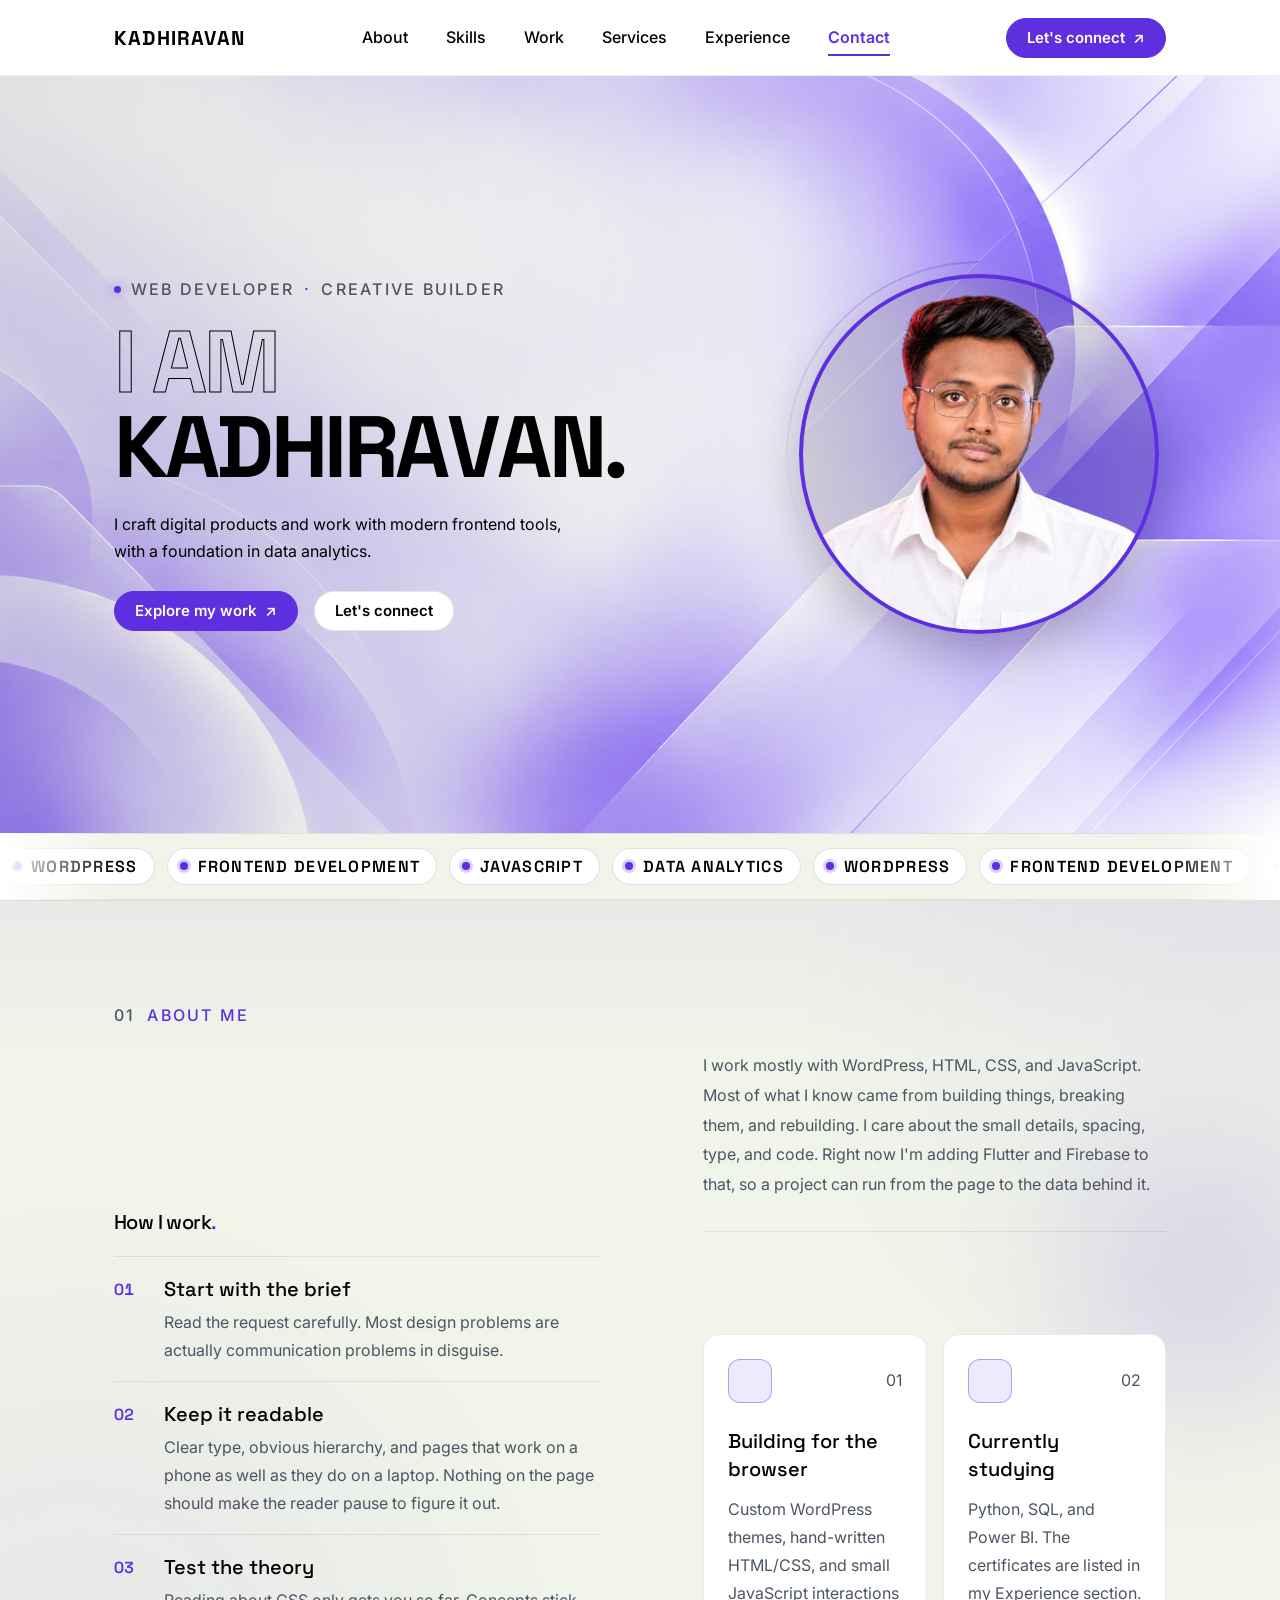
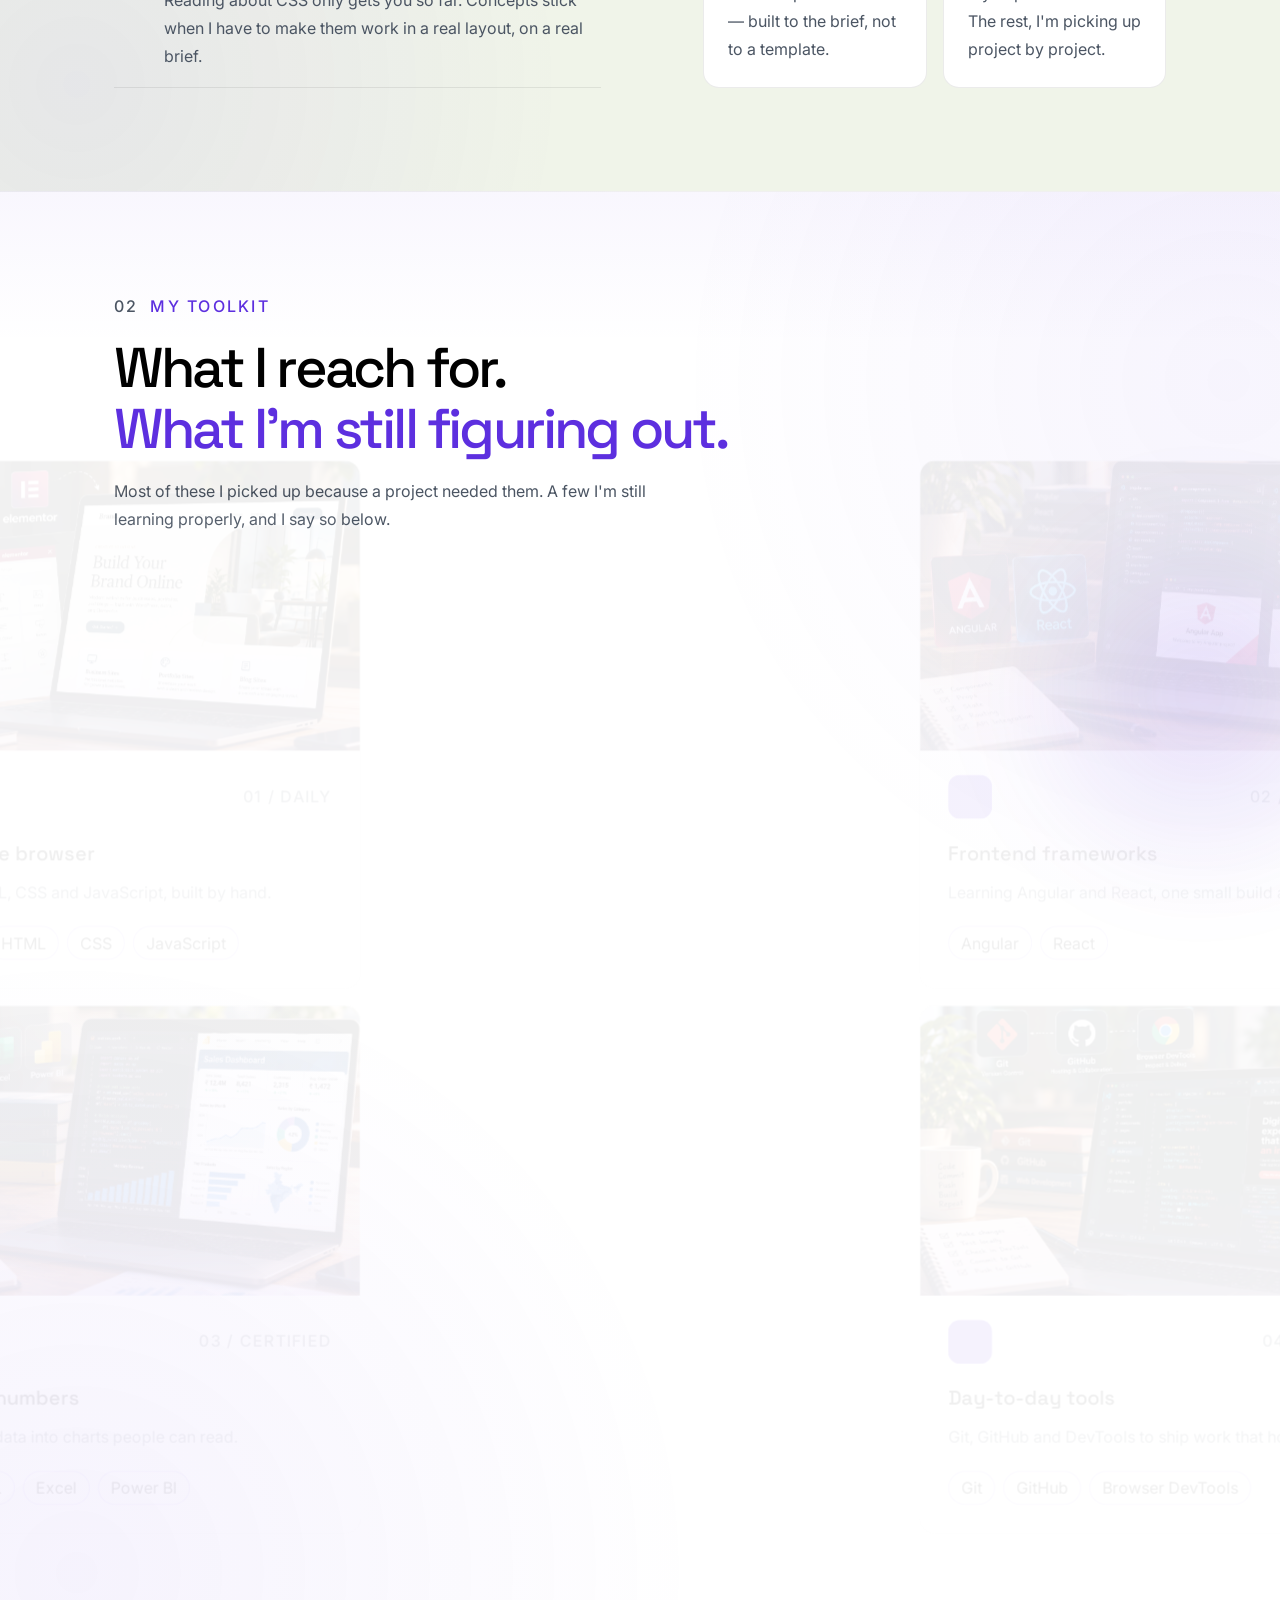
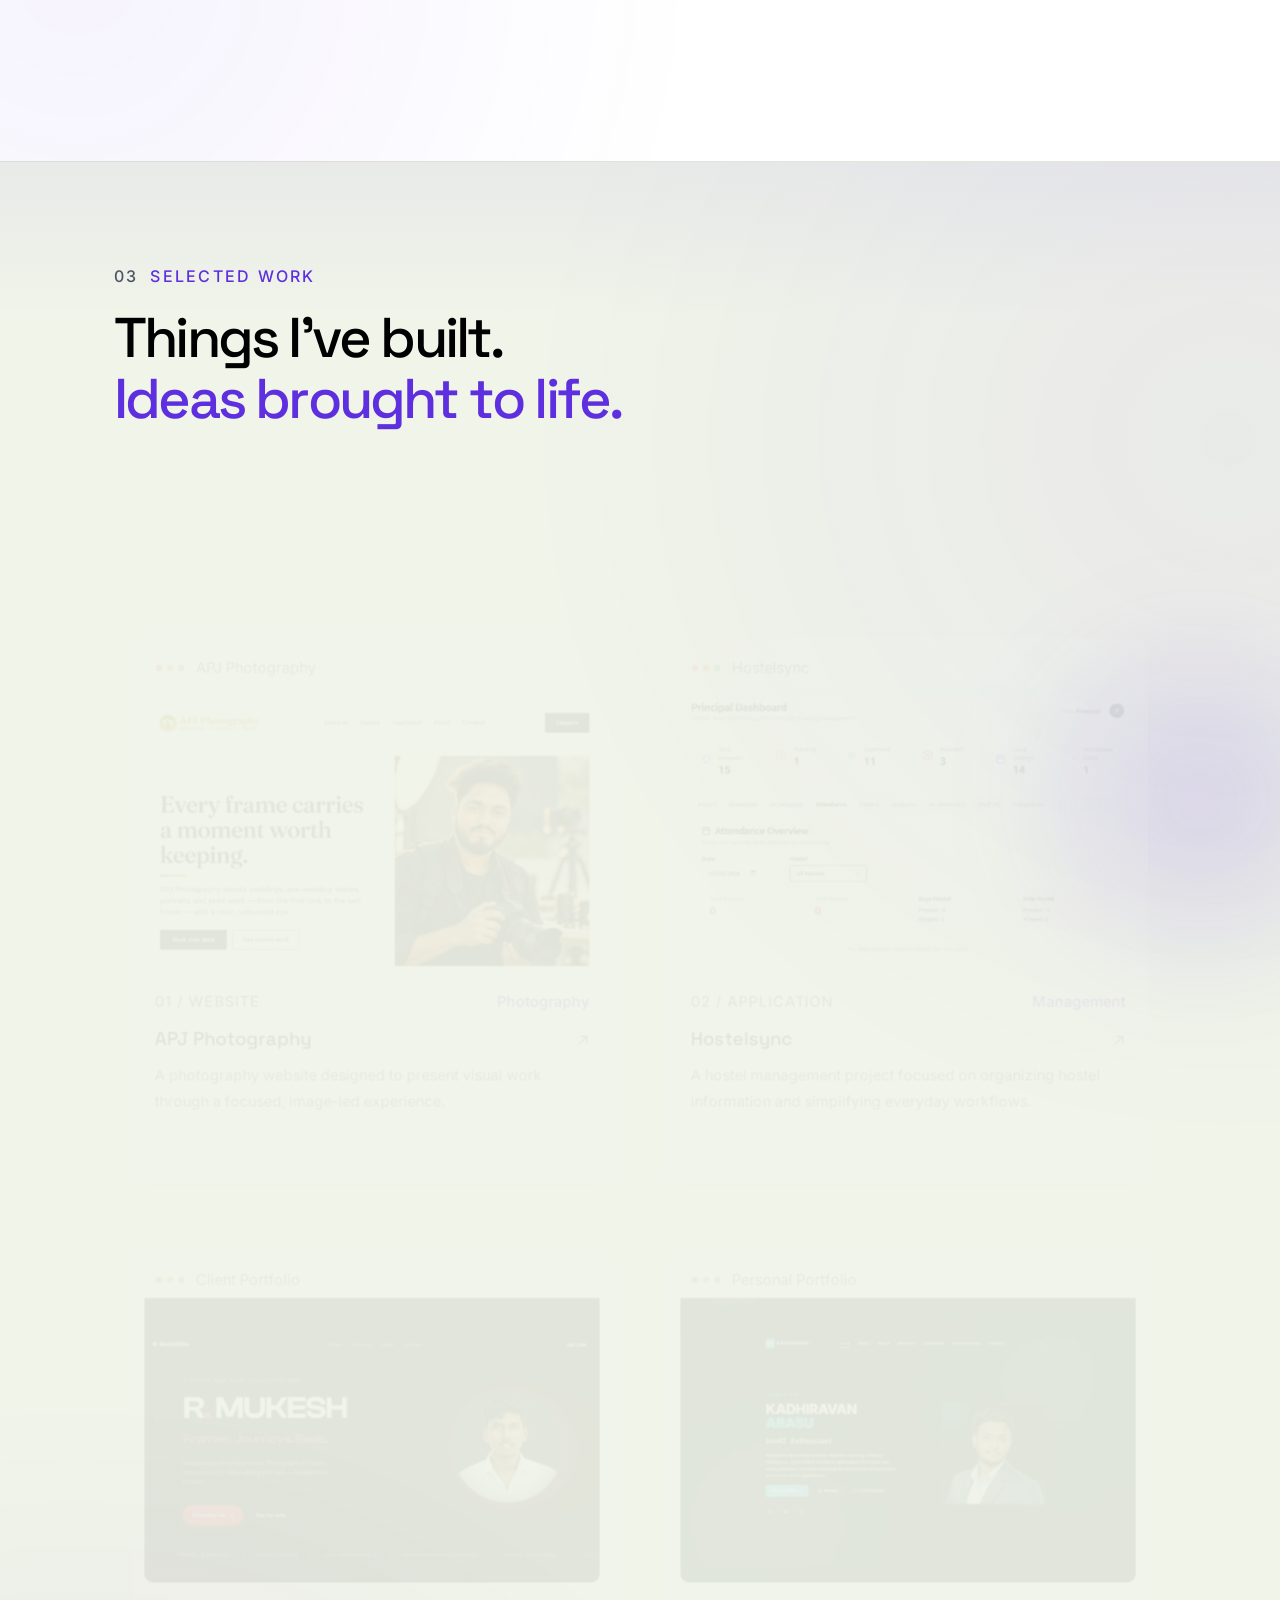
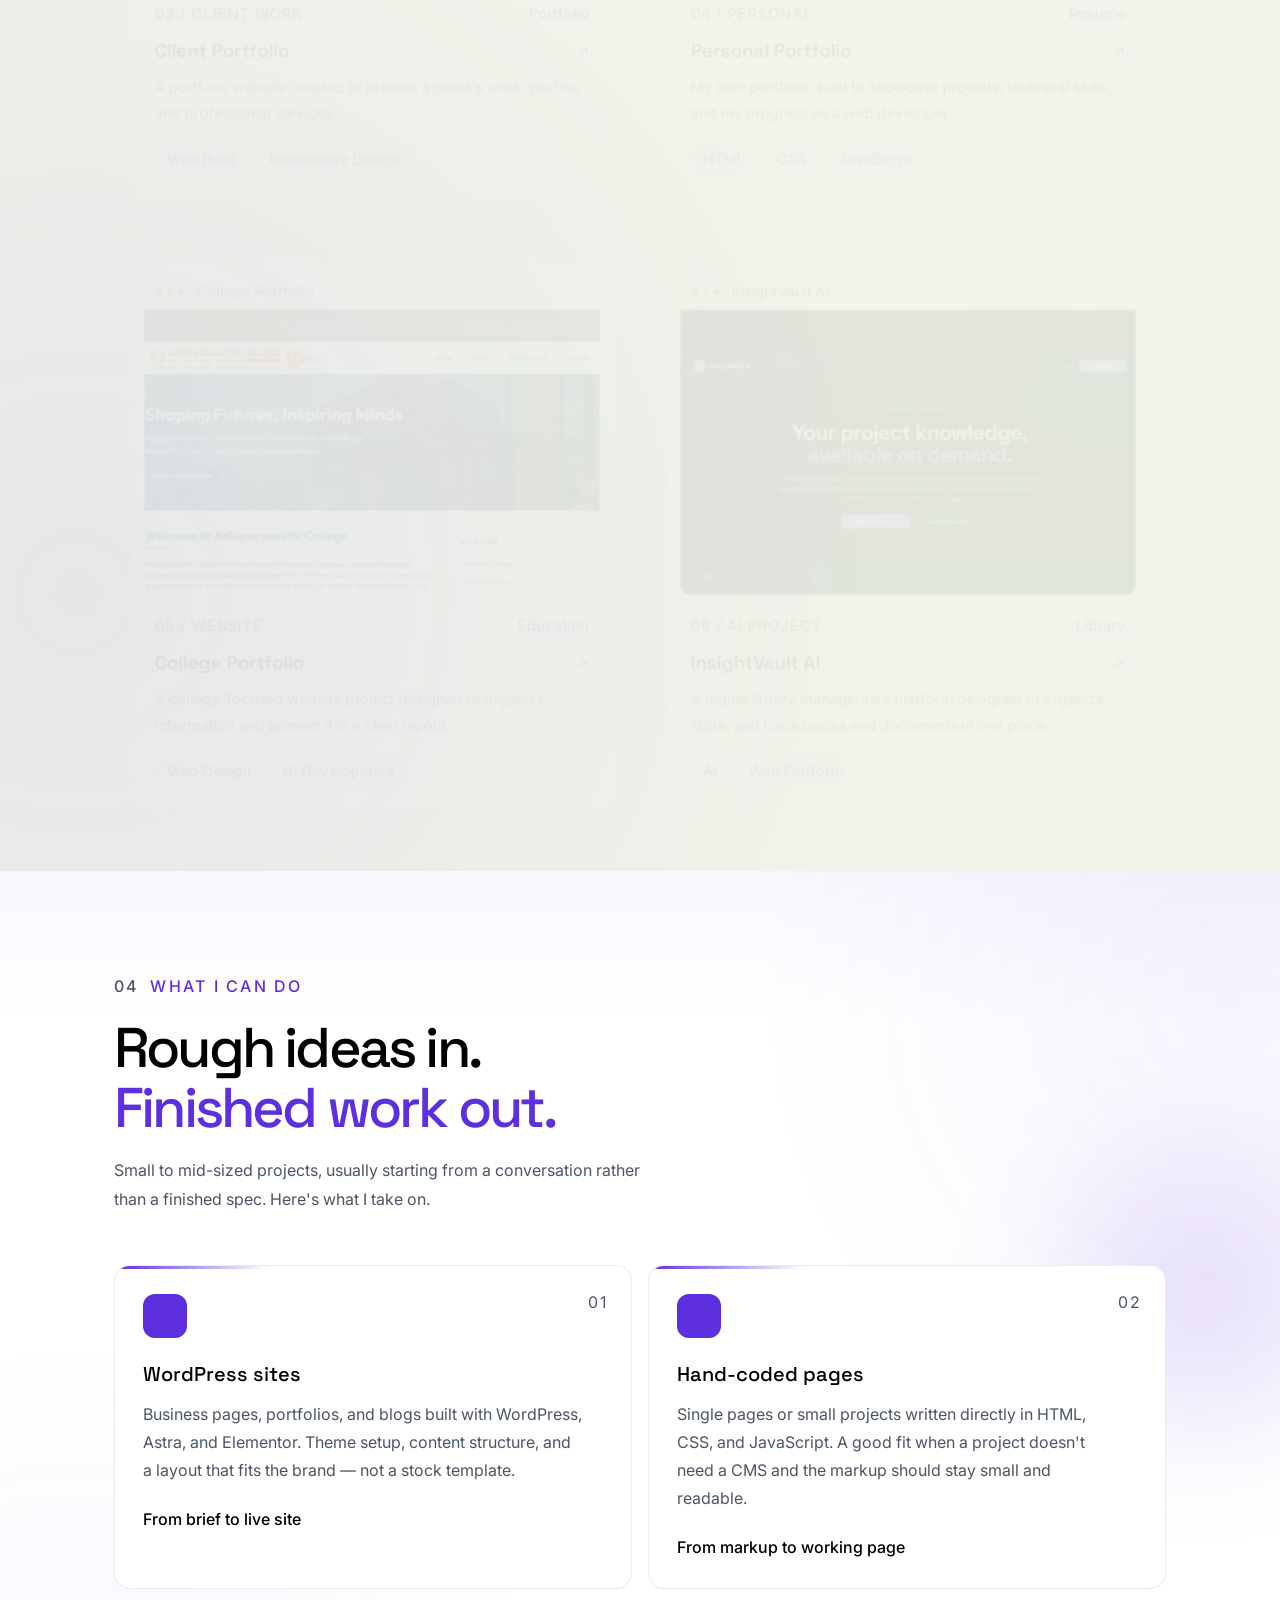
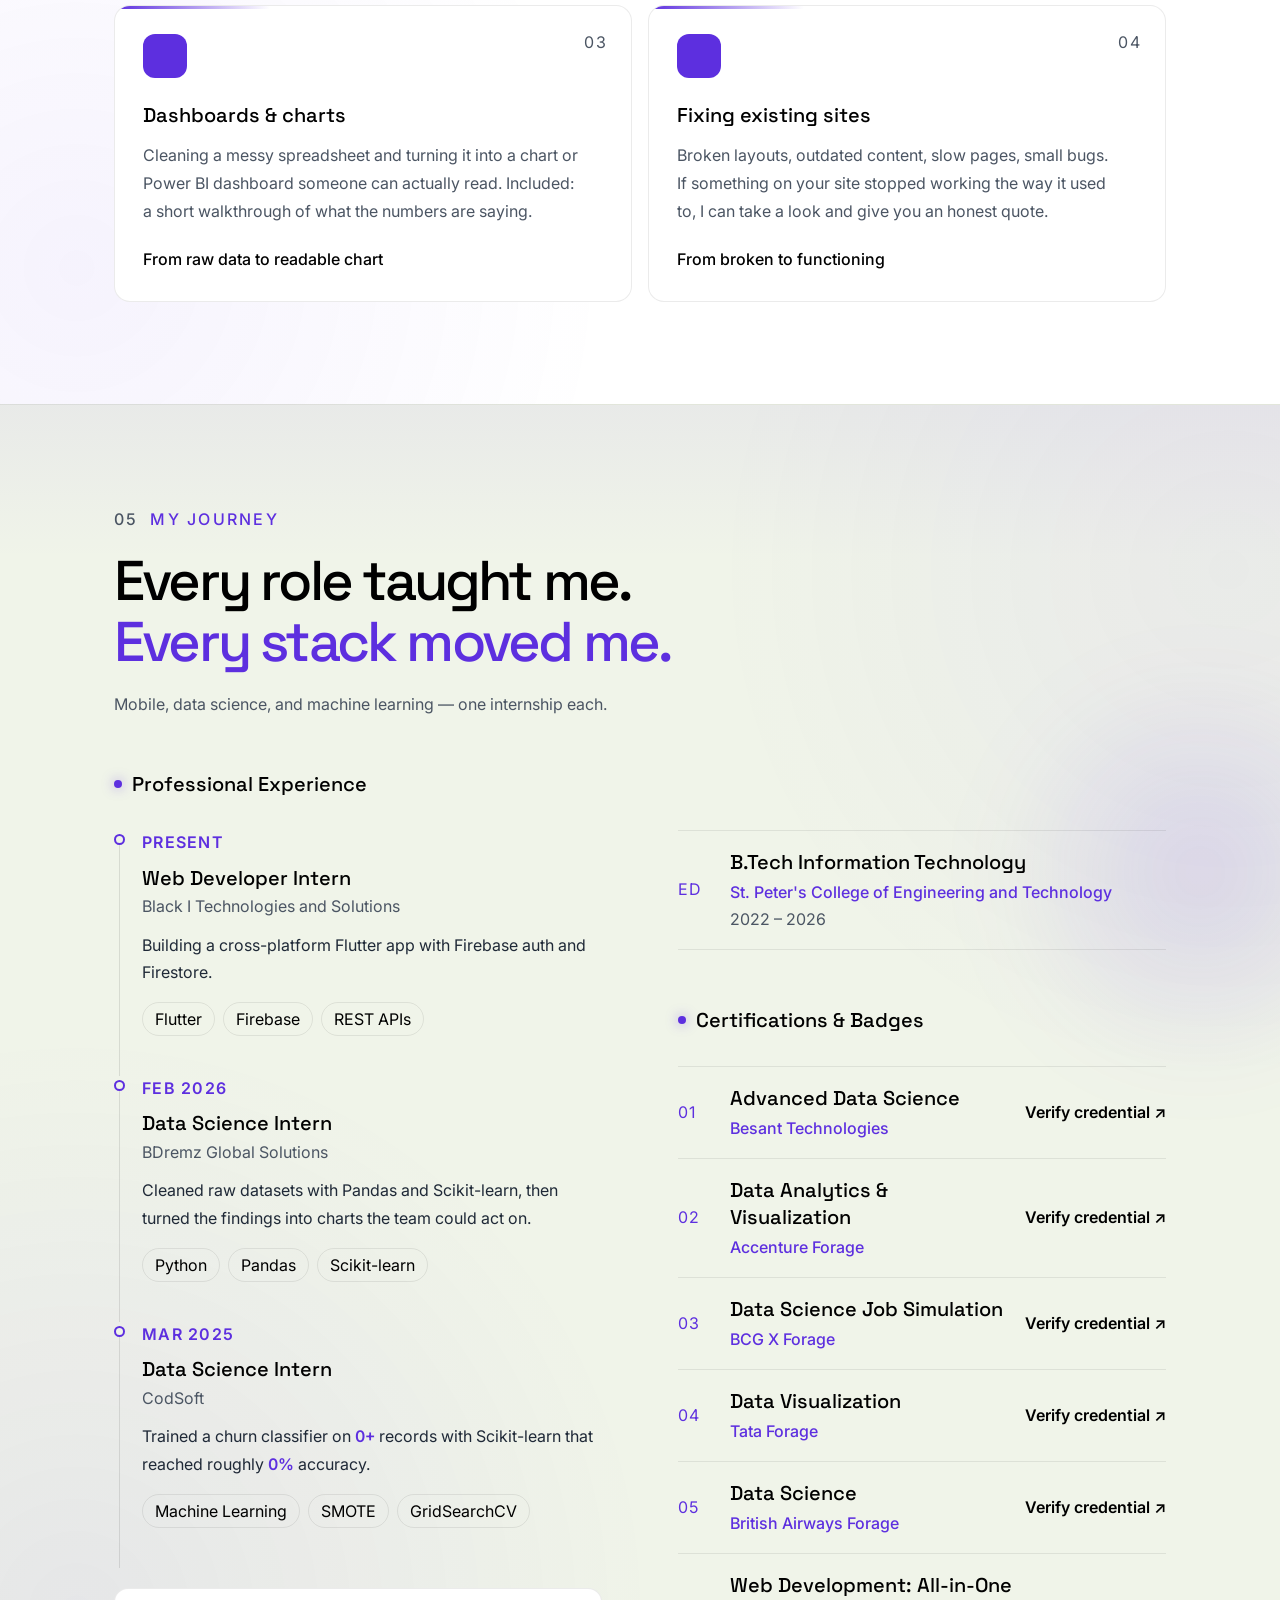
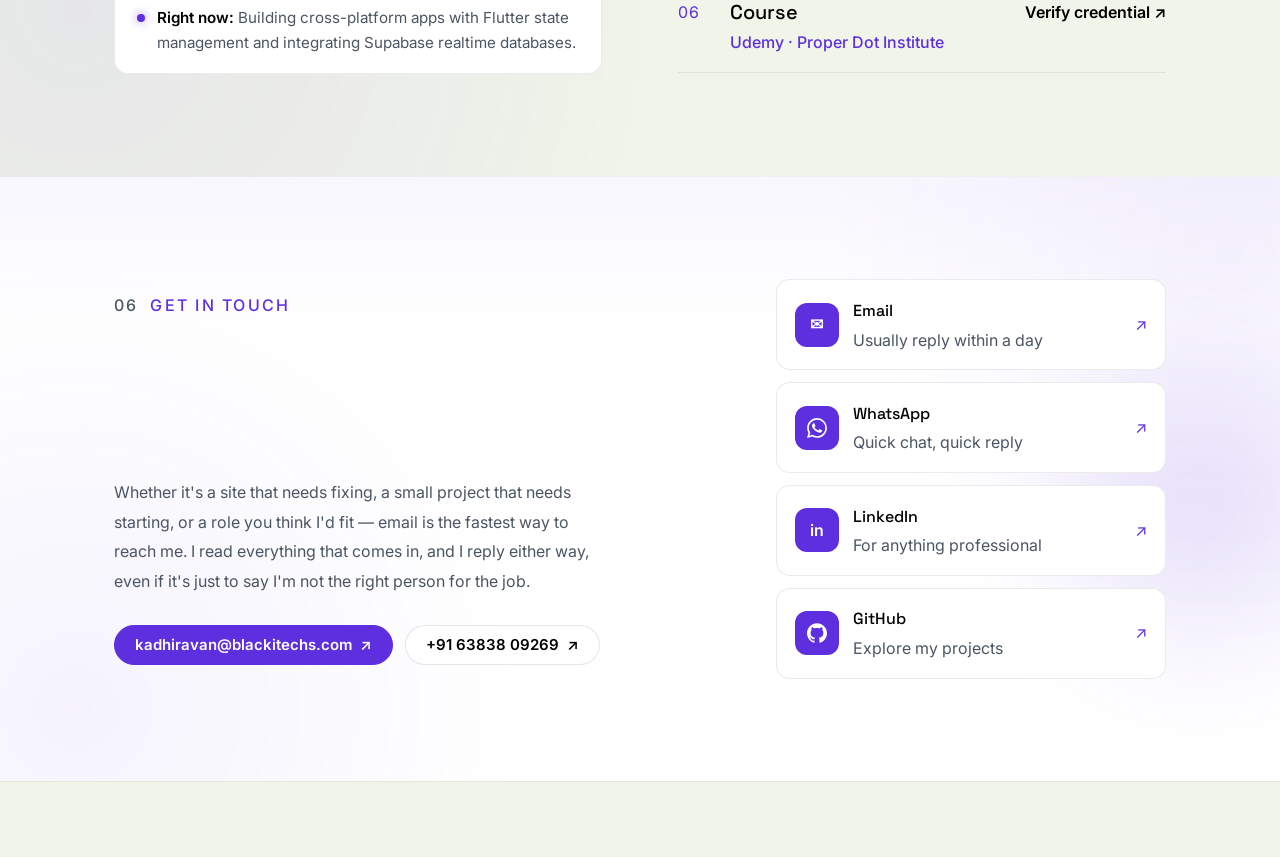
==== commit 3ebf62c1: "Add files via upload" ====
--- a/index.html
+++ b/index.html
@@ -989,7 +989,7 @@
 
           <h2 class="experience-title">
             Every role taught me.
-            <span>Every stack moved me</span>
+            <span>Every stack moved me.</span>
           </h2>
 
           <p class="experience-intro">
